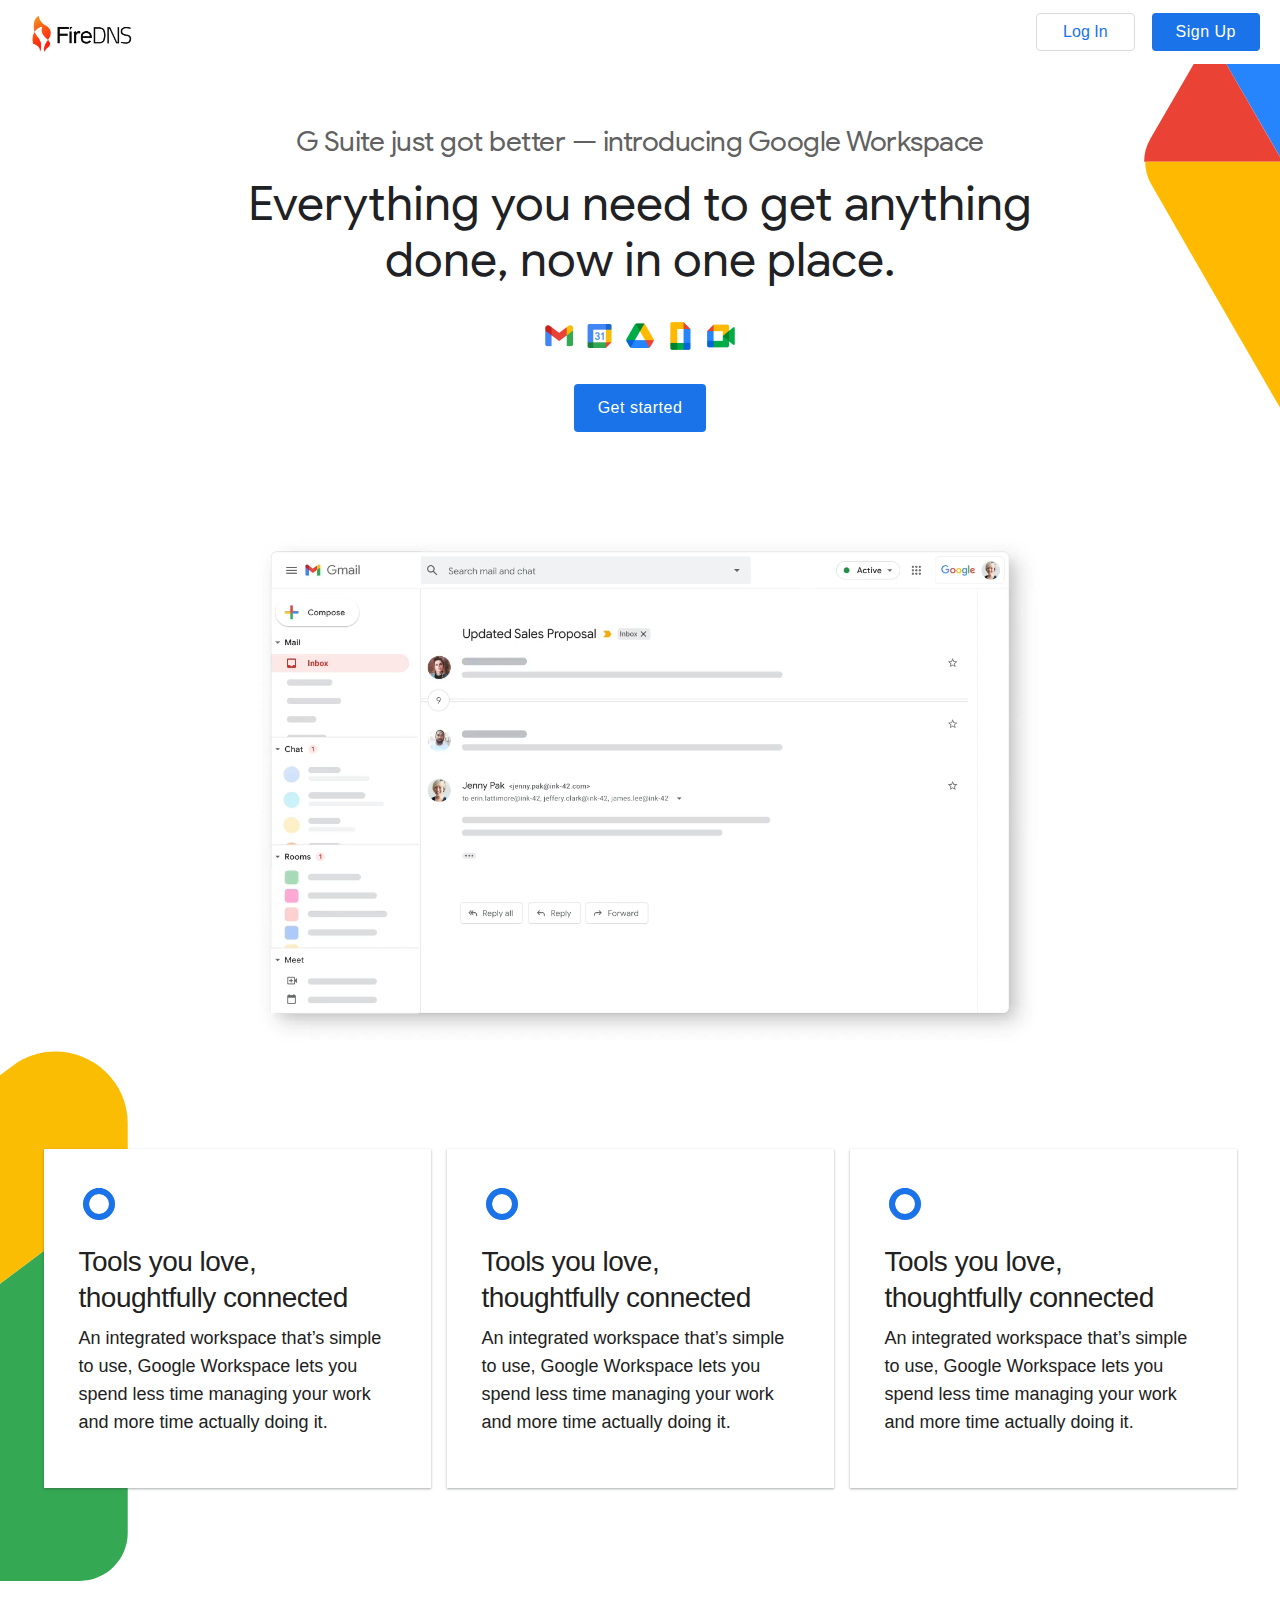
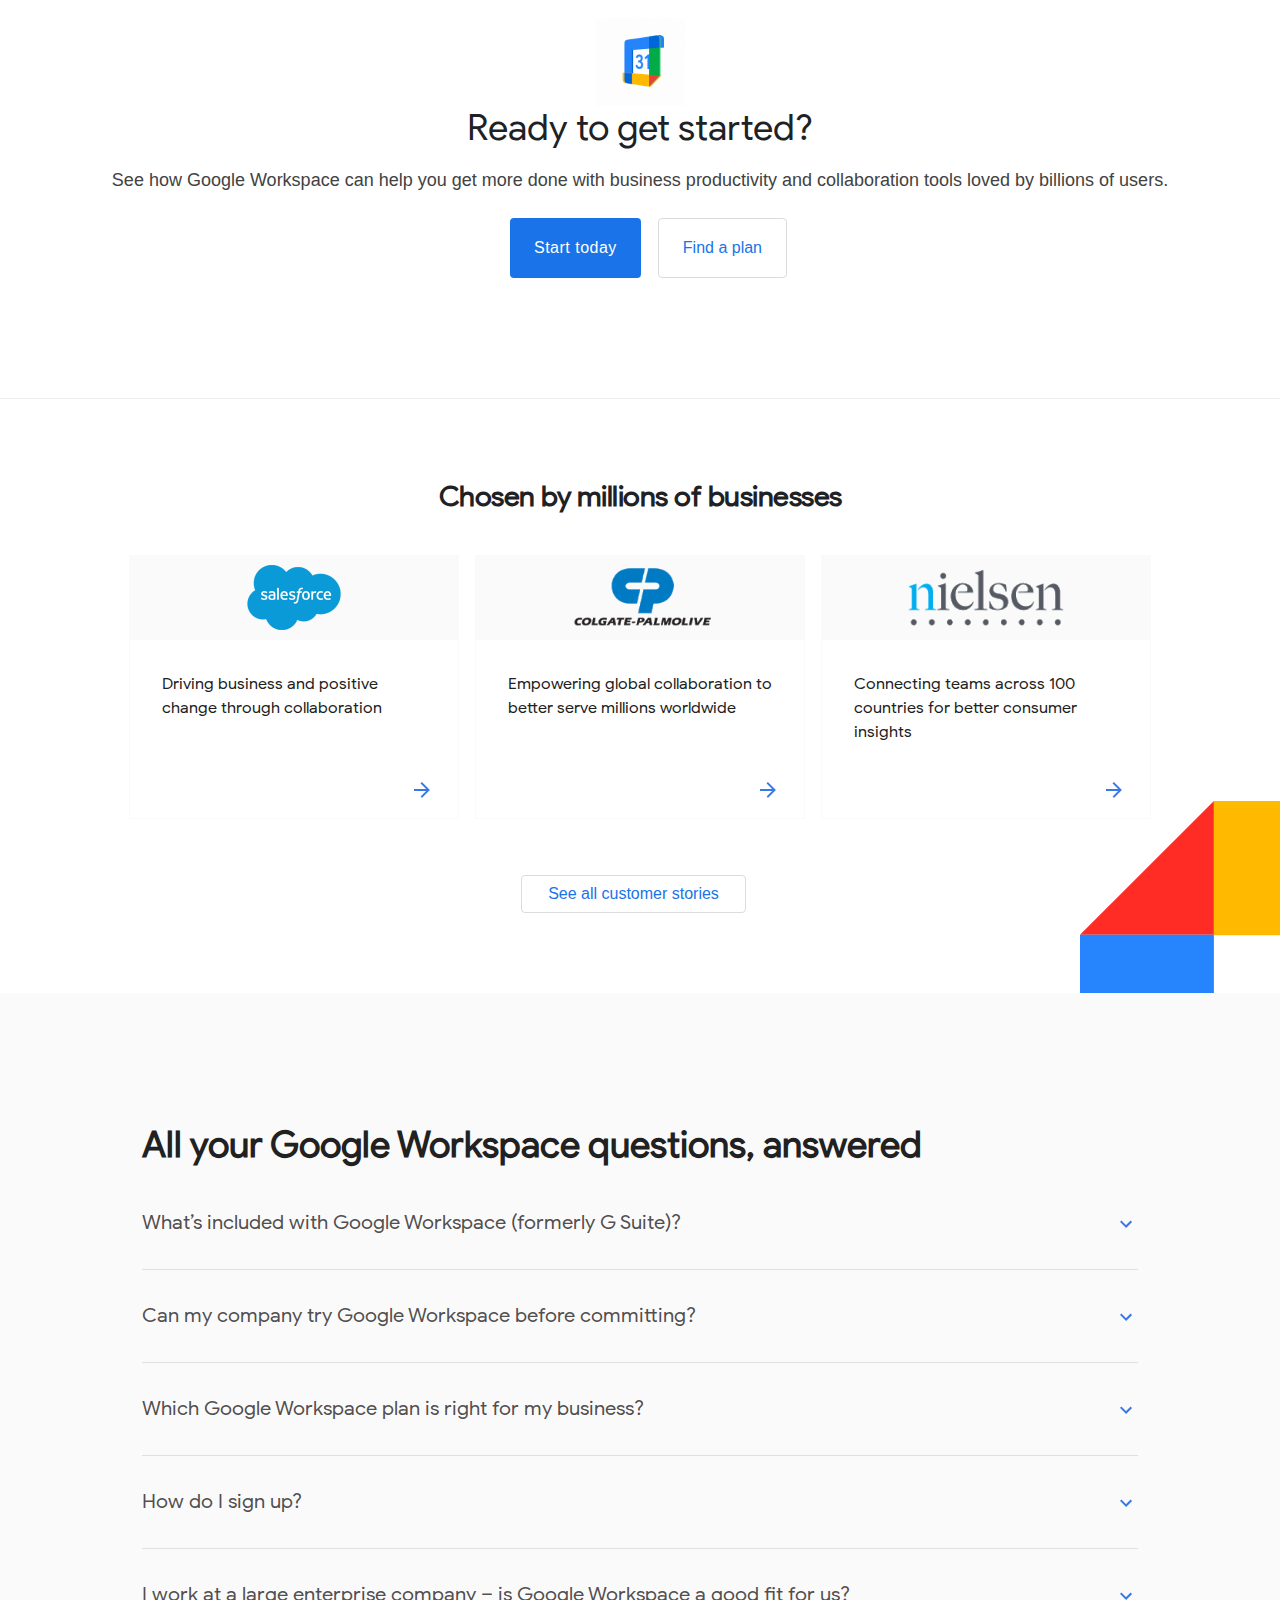
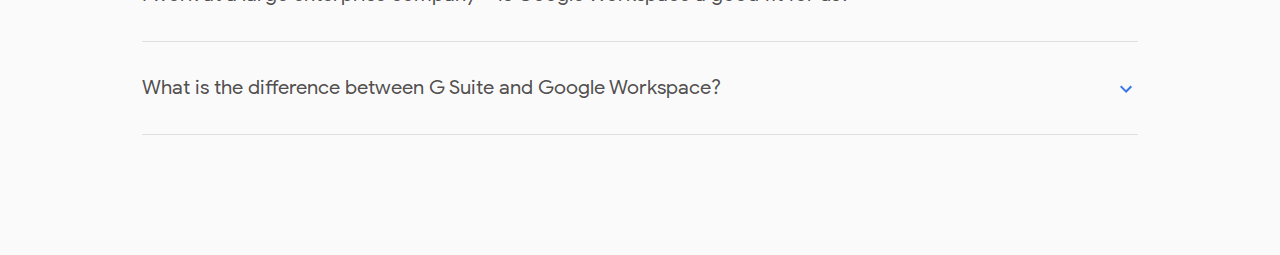
==== index2.html @ 067a7029 "GoogleDuo" ====
<!DOCTYPE html>
<html lang="en">
<head>
    <meta charset="UTF-8">
    <meta name="viewport" content="width=device-width, initial-scale=1.0">
    <title>FireDNS 2nd page</title>
    <link rel="stylesheet" type="text/css" href="index.css">
    <link rel="icon" type="image/png" href="FireDNS-logomark.png"/>
</head>
<body>
    <div class="header">
        <div class="header-logo">
            <div class="h-c-header-logo">
                <a href="#" class="h-c-header-logo-link">
                    <img src="FireDNS logo  Full Color_Black Only.png">
                </a>
            </div>
        </div>
        <div class="header-right">
            <div class="header-right_button">
                <div class="header-button">
                    <a href="https://dashboard.firedns.io/account/login" class="buttons button--web-only" target="_blank" rel="noopener noreferrer">Log In</a>
                    <a href="https://dashboard.firedns.io/account/signup" class="button button--web-only" target="_blank" rel="noopener noreferrer">Sign Up</a>
                </div>
            </div>
        </div>
    </div>

    <div class="g-team-home-intro">
        <h2 class="heading h-c-headline--two h-has-bottom-margin h-has-top-margin">G Suite just got better — introducing Google Workspace</h2>
        <h1 class="title h-c-headline h-c-headline--two h-has-bottom-margin">Everything you need to get anything done, now in one place.</h1>
        <img src="unnamed.png" class="image">
        <a href="#" class="cta button button--primary">Get started</a>
    </div>
    
    <div class="gteam-home-hero-animation ng-scope">
        <div class="g-team-feature-list">
            <div class="video">
                <video class="main-video" autoplay playsinline loop>
                    <source src="home-intro.mp4" type="video/mp4">
                </video>
            </div>
            <div class="items">
                <div class="item gteam-home-hero-animation-card">
                    <div class="countdown">
                        <div></div>
                        <svg xmlns="http://www.w3.org/2000/svg" xmlns:xlink="http://www.w3.org/1999/xlink">
                            <circle cx="20" cy="20" r="13"></circle>
                            <circle class="fill progress" cx="20" cy="20" r="13" style="animation: 0s ease 0s 1 normal none running none;"></circle>
                        </svg>
                    </div>
                    <h2 class="title h-c-headline h-c-headline--two">Tools you love, thoughtfully connected</h2>
                    <p class="description">An integrated workspace that’s simple to use, Google Workspace lets you spend less time managing your work and more time actually doing it.</p>
                </div>
                <div class="item gteam-home-hero-animation-card">
                    <div class="countdown">
                        <div></div>
                        <svg xmlns="http://www.w3.org/2000/svg" xmlns:xlink="http://www.w3.org/1999/xlink">
                            <circle cx="20" cy="20" r="13"></circle>
                            <circle class="fill progress" cx="20" cy="20" r="13" style="animation: 0s ease 0s 1 normal none running none;"></circle>
                        </svg>
                    </div>
                    <h2 class="title h-c-headline h-c-headline--two">Tools you love, thoughtfully connected</h2>
                    <p class="description">An integrated workspace that’s simple to use, Google Workspace lets you spend less time managing your work and more time actually doing it.</p>
                </div>
                <div class="item gteam-home-hero-animation-card">
                    <div class="countdown">
                        <div></div>
                        <svg xmlns="http://www.w3.org/2000/svg" xmlns:xlink="http://www.w3.org/1999/xlink">
                            <circle cx="20" cy="20" r="13"></circle>
                            <circle class="fill progress" cx="20" cy="20" r="13" style="animation: 0s ease 0s 1 normal none running none;"></circle>
                        </svg>
                    </div>
                    <h2 class="title h-c-headline h-c-headline--two">Tools you love, thoughtfully connected</h2>
                    <p class="description">An integrated workspace that’s simple to use, Google Workspace lets you spend less time managing your work and more time actually doing it.</p>
                </div>
            </div>
            <div class="carousel"></div>
        </div>
    </div>


    <div class="g-team-home-get-started">
        <img src="unnamed.gif" class="logo" alt="logo">
        <h1 class="title h-c-headline h-c-headline--two h-has-bottom-margin">Ready to get started?</h1>
        <p class="subtitle">See how Google Workspace can help you get more done with business productivity and collaboration tools loved by billions of users.</p>
        <div class="_buttons">
            <a href="#" class="cta button button--primary">Start today</a>
            <a href="#" class="cta button--secondary">Find a plan</a>
        </div>
    </div>

    <div class="g-team-home-customer">
        <h2 class="title h-c-headline h-c-headline--two h-has-bottom-margin h-has-top-margin">Chosen by millions of businesses</h2>
        <div class="customers">
            <a class="customer">
                <div class="customer-top">
                    <picture class="icon">
                        <img src="unnamed (3).png">
                    </picture>
                </div>
                <div class="customer-bottom">
                    <p class="description">Driving business and positive change through collaboration</p>
                    <span class="material-icons-extended customer-cta"><img src="arrow-right.png"></span>
                </div>
            </a>
            <a class="customer">
                <div class="customer-top">
                    <picture class="icon">
                        <img src="unnamed (2).png">
                    </picture>
                </div>
                <div class="customer-bottom">
                    <p class="description">Empowering global collaboration to better serve millions worldwide</p>
                    <span class="material-icons-extended customer-cta"><img src="arrow-right.png"></span>
                </div>
            </a>
            <a class="customer">
                <div class="customer-top">
                    <picture class="icon">
                        <img src="unnamed (1).png">
                    </picture>
                </div>
                <div class="customer-bottom">
                    <p class="description">Connecting teams across 100 countries for better consumer insights</p>
                    <span class="material-icons-extended customer-cta"><img src="arrow-right.png"></span>
                </div>
            </a>
        </div>
        <div class="carousel">
            <div class="glue-pagination h-c-carousel ng-isolate-scope glue-o-pagination">
                <div class="carousel-container ng-scope">
                    <ul class="glue-carousel carousel-full glue-is-ready" style="width: 1350px; transform:translate3d (0px 0px 0px);">
                        <li class="carousel-item carousel-item1" style="width: 450px;min-height: 264px;">
                            <a href="#" class="customer">
                                <div class="customer-top">
                                    <picture class="icon">
                                        <img src="unnamed (3).png">
                                    </picture>
                                </div>
                                <div class="customer-bottom">
                                    <p class="description">Driving business and positive change through collaboration</p>
                                    <span class="material-icons-extended customer-cta"><img src="arrow-right.png"></span>
                                </div>
                            </a>
                        </li>
                        <!-- <li class="carousel-item carousel-item2" style="width: 0px;min-height: 0px;">
                            <a href="#" class="customer">
                                <div class="customer-top">
                                    <picture class="icon">
                                        <img src="unnamed (2).png">
                                    </picture>
                                </div>
                                <div class="customer-buttom">
                                    <p class="description">Driving business and positive change through collaboration</p>
                                    <span class="material-icons-extended customer-cta"><img src="arrow-right.png"></span>
                                </div>
                            </a>
                        </li>
                        <li class="carousel-item carousel-item3" style="width: 0px;min-height: 0px;">
                            <a href="#" class="customer">
                                <div class="customer-top">
                                    <picture class="icon">
                                        <img src="unnamed (1).png">
                                    </picture>
                                </div>
                                <div class="customer-buttom">
                                    <p class="description">Driving business and positive change through collaboration</p>
                                    <span class="material-icons-extended customer-cta"><img src="arrow-right.png"></span>
                                </div>
                            </a>
                        </li> -->
                    </ul>
                </div>
                <div class="h-c-carousel__navigation ng-scope">
                    <ul class="glue-pagination-page-list ng-isolate-scope glue-o-pagination__page-list">
                        <li ng-repeat="i in PageListCtrl.pageCollection" data-page="1" class="glue-o-pagination__button-container glue-o-pagination__page-list-button-container ng-scope active" ng-class="{active: i == PageListCtrl.model.currentPage}" ng-show="PageListCtrl.activePageCollection[i - 1]" style="">
                            <input class="glue-o-pagination__button glue-o-pagination__page-list-button ng-binding ng-scope" type="radio" name="cta-group" checked=""></label>
                        </li>
                        <li ng-repeat="i in PageListCtrl.pageCollection" data-page="1" class="glue-o-pagination__button-container glue-o-pagination__page-list-button-container ng-scope active" ng-class="{active: i == PageListCtrl.model.currentPage}" ng-show="PageListCtrl.activePageCollection[i - 1]" style="">
                            <input class="glue-o-pagination__button glue-o-pagination__page-list-button ng-binding ng-scope" type="radio" name="cta-group"></label>
                        </li>
                        <li ng-repeat="i in PageListCtrl.pageCollection" data-page="1" class="glue-o-pagination__button-container glue-o-pagination__page-list-button-container ng-scope active" ng-class="{active: i == PageListCtrl.model.currentPage}" ng-show="PageListCtrl.activePageCollection[i - 1]" style="">
                            <input class="glue-o-pagination__button glue-o-pagination__page-list-button ng-binding ng-scope" type="radio" name="cta-group"></label>
                        </li>
                    </ul>
                </div>
            </div>
        </div>
        <a class="cta buttons button--web-only" href="#">See all customer stories</a>
    </div>

    <div class="g-team-home-questions ng-scope">
        <h1 class="title h-c-headline h-c-headline--two h-has-bottom-margin h-has-top-margin">All your Google Workspace questions, answered</h1>
        <section class="questions">
            <div class="glue-zippy-set h-t-hercules ng-scope glue-is-collapsed">
                <ul class="h-c-expansion-panels__list">
                  <li class="glue-zippy glue-a-zippy--v-smooth-expand question ng-isolate-scope glue-c-zippy" data-g-action="faq Expand:What’s included with Google Workspace (formerly G Suite)?" data-g-event="Home: body" data-g-label="in-page interaction" id="zippy-1">
                    <div class="glue-zippy-btn heading ng-isolate-scope glue-c-zippy__btn" ng-click="gTeamHomeQuestionsCtrl.handleClickQuestion('1')" role="button" tabindex="0" aria-expanded="false" aria-controls="zippy-1-content">
                      <h4 class="question h-c-expansion-panels__button-header">What’s included with Google Workspace (formerly G Suite)?</h4>
                      <i class="icon material-icons-extended ng-scope" ng-if="!gTeamHomeQuestionsCtrl.ifQuestionExpanded('1')"><img src="chevron-down.png"></i>                      
                    </div>
                    <div class="glue-zippy-content ng-isolate-scope glue-c-zippy__content" data-glue-zippy-content-set-aria-hidden="true"><div glue-collapse="zippyCtrl.collapsed" role="region" class="glue-c-zippy__collapse-region glue-collapse-collapsed" data-glue-collapse-set-aria-hidden="true" data-min-height="0" aria-expanded="false" aria-hidden="true" id="zippy-1-content">  <div class="glue-c-zippy__content-container" ng-transclude="">
                      <div class="answer col col-s-12 col-m-8 col-l-8 ng-scope">
                        Similar to G Suite, all Google Workspace plans provide a custom email for your
                        business and includes collaboration tools like Gmail, Calendar, Meet, Chat,
                        Drive, Docs, Sheets, Slides, Forms, Sites, and more. For additional details,
                        <a data-g-action="plans and pricing page" data-g-event="home: body" data-g-label="/pricing.html" href="/pricing.html" tabindex="-1">visit our plans and pricing
                        page</a>.
                      </div>
                    </div></div></div>
                  </li>
                  <li class="glue-zippy glue-a-zippy--v-smooth-expand question ng-isolate-scope glue-c-zippy" data-g-action="faq Expand:Can my company try Google Workspace before committing?" data-g-event="Home: body" data-g-label="in-page interaction" id="zippy-2">
                    <div class="glue-zippy-btn heading ng-isolate-scope glue-c-zippy__btn" ng-click="gTeamHomeQuestionsCtrl.handleClickQuestion('2')" role="button" tabindex="0" aria-expanded="false" aria-controls="zippy-2-content">
                      <h4 class="question h-c-expansion-panels__button-header">
                        Can my company try Google Workspace before committing?</h4>
                      <i class="icon material-icons-extended ng-scope" ng-if="!gTeamHomeQuestionsCtrl.ifQuestionExpanded('2')"><img src="chevron-down.png"></i>
                    </div>
                    <div class="glue-zippy-content ng-isolate-scope glue-c-zippy__content" data-glue-zippy-content-set-aria-hidden="true"><div glue-collapse="zippyCtrl.collapsed" role="region" class="glue-c-zippy__collapse-region glue-collapse-collapsed" data-glue-collapse-set-aria-hidden="true" data-min-height="0" aria-expanded="false" aria-hidden="true" id="zippy-2-content">  <div class="glue-c-zippy__content-container" ng-transclude="">
                      <div class="answer col col-s-12 col-m-8 col-l-8 ng-scope">
                        Absolutely. All plans feature a free 14-day trial, so you can start to see the
                        value of Google Workspace before signing up. <a data-g-action="trial cta" data-g-event="home: body" data-g-label="faq" href="/signup/basic/welcome/?hl=en&amp;source=gafb-homepage-en&amp;ga_region=noram&amp;ga_country=us&amp;ga_lang=en#0" tabindex="-1">
                        Click here</a> to start your free trial.
                      </div>
                    </div></div></div>
                  </li>
                  <li class="glue-zippy glue-a-zippy--v-smooth-expand question ng-isolate-scope glue-c-zippy" data-g-action="faq Expand:Which Google Workspace plan is right for my business?" data-g-event="Home: body" data-g-label="in-page interaction" id="zippy-3">
                    <div class="glue-zippy-btn heading ng-isolate-scope glue-c-zippy__btn" ng-click="gTeamHomeQuestionsCtrl.handleClickQuestion('3')" role="button" tabindex="0" aria-expanded="false" aria-controls="zippy-3-content">
                      <h4 class="question h-c-expansion-panels__button-header">Which Google Workspace plan is right for my business?</h4>
                      <i class="icon material-icons-extended ng-scope" ng-if="!gTeamHomeQuestionsCtrl.ifQuestionExpanded('3')"><img src="chevron-down.png"></i>
                    </div>
                    <div class="glue-zippy-content ng-isolate-scope glue-c-zippy__content" data-glue-zippy-content-set-aria-hidden="true"><div glue-collapse="zippyCtrl.collapsed" role="region" class="glue-c-zippy__collapse-region glue-collapse-collapsed" data-glue-collapse-set-aria-hidden="true" data-min-height="0" aria-expanded="false" aria-hidden="true" id="zippy-3-content">  <div class="glue-c-zippy__content-container" ng-transclude="">
                      <div class="answer col col-s-12 col-m-8 col-l-8 ng-scope">
                        We have a variety of plans that are designed to meet your unique business
                        needs. Discover which plan best fits your business needs on our
                        <a data-g-action="plans and pricing page" data-g-event="home: body" data-g-label="/pricing.html" href="/pricing.html" tabindex="-1">plans and pricing page</a>.
                      </div>
                    </div></div></div>
                  </li>
                  <li class="glue-zippy glue-a-zippy--v-smooth-expand question ng-isolate-scope glue-c-zippy" data-g-action="faq Expand:How do I sign up?" data-g-event="Home: body" data-g-label="in-page interaction" id="zippy-4">
                    <div class="glue-zippy-btn heading ng-isolate-scope glue-c-zippy__btn" ng-click="gTeamHomeQuestionsCtrl.handleClickQuestion('4')" role="button" tabindex="0" aria-expanded="false" aria-controls="zippy-4-content">
                      <h4 class="question h-c-expansion-panels__button-header">How do I sign up?</h4>
                      <i class="icon material-icons-extended ng-scope" ng-if="!gTeamHomeQuestionsCtrl.ifQuestionExpanded('4')"><img src="chevron-down.png"></i>
                    </div>
                    <div class="glue-zippy-content ng-isolate-scope glue-c-zippy__content" data-glue-zippy-content-set-aria-hidden="true"><div glue-collapse="zippyCtrl.collapsed" role="region" class="glue-c-zippy__collapse-region glue-collapse-collapsed" data-glue-collapse-set-aria-hidden="true" data-min-height="0" aria-expanded="false" aria-hidden="true" id="zippy-4-content">  <div class="glue-c-zippy__content-container" ng-transclude="">
                      <div class="answer col col-s-12 col-m-8 col-l-8 ng-scope">
                        Businesses with fewer than 300 employees can <a data-g-action="trial cta" data-g-event="home: body" data-g-label="faq" href="/signup/basic/welcome/?hl=en&amp;source=gafb-homepage-en&amp;ga_region=noram&amp;ga_country=us&amp;ga_lang=en#0" tabindex="-1">
                        sign up online</a> today, or <a data-g-action="contact sales" data-g-event="home: body" data-g-label="faq" href="./contact/?source=gafb-homepage-faq-en" tabindex="-1">contact sales</a> if you’re interested
                        in our Enterprise plans which have no minimum or maximum user limit.
                      </div>
                    </div></div></div>
                  </li>
                  <li class="glue-zippy glue-a-zippy--v-smooth-expand question ng-isolate-scope glue-c-zippy" data-g-action="faq Expand:I work at a large enterprise company – is Google Workspace a good fit for us?" data-g-event="Home: body" data-g-label="in-page interaction" id="zippy-5">
                    <div class="glue-zippy-btn heading ng-isolate-scope glue-c-zippy__btn" ng-click="gTeamHomeQuestionsCtrl.handleClickQuestion('5')" role="button" tabindex="0" aria-expanded="false" aria-controls="zippy-5-content">
                      <h4 class="question h-c-expansion-panels__button-header">I work at a large enterprise company – is Google Workspace a good fit for us?</h4>
                      <i class="icon material-icons-extended ng-scope" ng-if="!gTeamHomeQuestionsCtrl.ifQuestionExpanded('5')"><img src="chevron-down.png"></i>
                    </div>
                    <div class="glue-zippy-content ng-isolate-scope glue-c-zippy__content" data-glue-zippy-content-set-aria-hidden="true"><div glue-collapse="zippyCtrl.collapsed" role="region" class="glue-c-zippy__collapse-region glue-collapse-collapsed" data-glue-collapse-set-aria-hidden="true" data-min-height="0" aria-expanded="false" aria-hidden="true" id="zippy-5-content">  <div class="glue-c-zippy__content-container" ng-transclude="">
                      <div class="answer col col-s-12 col-m-8 col-l-8 ng-scope">
                        Yes, we have plans that are specifically built for larger companies that
                        include enterprise-grade security and compliance features, flexible cloud
                        storage options, and advanced meeting capabilities. <a data-g-action="contact sales" data-g-event="home: body" data-g-label="faq" href="./contact/?source=gafb-homepage-faq-en" tabindex="-1">Contact sales</a> to learn more.
                      </div>
                    </div></div></div>
                  </li>
                  <li class="glue-zippy glue-a-zippy--v-smooth-expand question ng-isolate-scope glue-c-zippy" data-g-action="faq Expand:What is the difference between G Suite and Google Workspace?" data-g-event="Home: body" data-g-label="in-page interaction" id="zippy-6">
                    <div class="glue-zippy-btn heading ng-isolate-scope glue-c-zippy__btn" ng-click="gTeamHomeQuestionsCtrl.handleClickQuestion('6')" role="button" tabindex="0" aria-expanded="false" aria-controls="zippy-6-content">
                      <h4 class="question h-c-expansion-panels__button-header">What is the difference between G Suite and Google Workspace?</h4>
                      <i class="icon material-icons-extended ng-scope" ng-if="!gTeamHomeQuestionsCtrl.ifQuestionExpanded('6')"><img src="chevron-down.png"></i>                      
                    </div>
                    <div class="glue-zippy-content ng-isolate-scope glue-c-zippy__content" data-glue-zippy-content-set-aria-hidden="true"><div glue-collapse="zippyCtrl.collapsed" role="region" class="glue-c-zippy__collapse-region glue-collapse-collapsed" data-glue-collapse-set-aria-hidden="true" data-min-height="0" aria-expanded="false" aria-hidden="true" id="zippy-6-content">  <div class="glue-c-zippy__content-container" ng-transclude="">
                      <div class="answer col col-s-12 col-m-8 col-l-8 ng-scope">
                        As we’ve evolved G Suite into a more integrated experience across our
                        communication and collaboration tools, we’ve rebranded to Google Workspace to
                        more accurately represent the product vision.
                      </div>
                    </div></div></div>
                  </li>
                </ul>
              </div>
        </section>
    </div>
   



</body>
</html>
---- index.css ----
body{
    margin: 0;
    background-color: #fff;
    color: #202124;
    font-family: 'normal';
    font-size: 16px;
    line-height: 1.5;
    margin: 0;
    padding: 0;
}
@font-face{
    font-family: 'normal';
    src:url(font1.woff2);
}
.header{
    align-items: center;
    background: #fff;
    box-sizing: border-box;
    display: flex;
    justify-content: space-between;
    padding: 6px 9px 6px 15px;
    position: sticky;
    top: 0;
    z-index: 9;
}
@media screen and (min-width: 718px){
    .header {
        height: 64px !important;
        padding: 20px;
    }
}
.h-c-header-logo{
    display: table;
    float: left;
    height: 100%;
    padding: 4px 0
}
.h-c-header-logo-link{
    display: table-cell;
    padding-top: 4px;
    vertical-align: middle;
}
blockquote, dd, div, dl, dt, form, h1, h2, h3, h4, h5, h6, li, ol, p, pre, td, th, ul {
    margin: 0;
    padding: 0;
    list-style: none;
}
a:visited {
    color: #1a73e8;
}

a img {
    border: 0;
}
img, video {
    max-width: 100%;
}
img {
    display: inline-block;
    height: auto;
    max-width: 100%;
    vertical-align: middle;
}
.header-logo img {
    height: 52px;
    width: 123px;
}
.header-right .button{
    height: 100%;
    padding-bottom: 12px;
    padding-top: 12px;
}
.button{
    align-items: center;
    appearance: none;
    background-color: #1a73e8;
    border-radius: 4px;
    color: #fff !important;
    display: inline-flex;
    font-size: 16px;
    font-weight: 500;
    justify-content: center;
    letter-spacing: .5px;
    line-height: .9;
    padding: 17px 24px;
    text-decoration: none;
    text-rendering: optimizeLegibility;
    transition: background-color .2s, box-shadow .2s, color .2s;
}
body:not(.--isIOS):not(.--isAndroid) .button--web-only {
    display: inline-flex !important;
}
body:not(.--isIOS):not(.--isAndroid) .button--web-only:hover {
    background-color: #174ea6;
    color: white;
}


.body{
    background-color: #fff;
    margin: 0 auto;
    position: relative;
    overflow: hidden;
}
.hero {
    background-color: #f1f3f4;
    margin-bottom: 70px;
    overflow-x: hidden;
    text-align: center;
}
.hero-no_device.hero {
    padding: 134px 0 93px;
}
.hero-content {
    display: grid;
    grid-gap: 0px;
    margin: 0 auto;
    max-width: 1100px;
}
@media screen and (min-width: 1024px){
    .hero-content {
        grid-template-columns: 1fr 1fr;
    }
}
.hero-no_device.hero-content {
    margin: 0 auto;
}
@media screen and (min-width: 1024px){
    .hero-no_device.hero-content {
        max-width: 1296px;
        grid-column-gap: 64px;
        grid-template-columns: repeat(12, minmax(5px, 1fr));
    }
}


.hero-content_main {
    padding: 0 11px;
    font-family: 'normal';
}
@media screen and (max-width: 1023px){
    .hero-content_main {
        order: 1;
        padding: 32px 11px 30px;
    }
}
.hero-no_device .hero-content_main {
    order: 2;
    padding: 0 40px;
}

@media screen and (min-width: 1024px){
    .hero-no_device .hero-content_main {
        grid-column: 2 / span 5;
        padding: 0;
        order: 1;
    }
}

.hero-img {
    line-height: 0;
    position: relative;
}
@media screen and (max-width: 1023px){
    .hero-img {
        padding: 5%;
    }
}
.hero-no_device.hero-img {
    order: 1;
}
@media screen and (min-width: 480px){
    .hero-no_device.hero-img {
        padding: 0 90px 50px;
    }
}
@media screen and (min-width: 1024px){
    .hero-no_device.hero-img{
        grid-column: 7 / span 5;
        order: 2;
        padding: 0;
        margin: auto;
    }
}

.hero-img img {
    max-width: 100%;
}
@media screen and (min-width: 1024px){
    .hero-img img {
        left: 80%;
        max-width: 800px;
        position: absolute;
        top: 50%;
        transform: translate(-50%, -50%);
    }
}
@media screen and (min-width: 1024px){
    .hero-no_device.hero-img img {
        left: auto;
        max-width: 107.5%;
        position: unset;
        right: 7.5%;
        top: auto;
        transform: translate(0, 0);
    }
}


@media screen and (min-width: 1024px){
    h1 {
        font-size: 44px;
        line-height: 52px;
    }
}




.hero-content_title {
    font-size: 44px;
    line-height: 1.2;
    margin-bottom: 20px;
    font-weight: 500;
    margin-left: auto;
    margin-right: auto;
}
@media screen and (min-width: 1024px){
    .hero-content_title {
        font-size: 44px;
        line-height: 52px;
    }
}
@media screen and (min-width: 1024px){
    .hero-content_title {
        max-width: 370px;
    }
}
.hero-no_device .hero-content_title {
    margin-bottom: 20px;
    max-width: 400px;
}
@media screen and (min-width: 1024px){
    .hero-no_device .hero-content_title {
        text-align: left;
        max-width: unset;
    }
}








.hero-content_body {
    font-family: 'normal';
    font-weight: 300;
    max-width: 510px;
    font-size: 15px;
    margin: 0 auto;
    padding: 0 2.5%;
}
@media screen and (min-width: 1024px){
    .hero-content_body {
        padding: 0;
    }
}
@media screen and (min-width: 480px){
    .hero-no_device .hero-content_body {
        padding: 0 5px;
    }
}
@media screen and (min-width: 718px){
    .hero-no_device .hero-content_body {
        padding: 0;
    }
}
@media screen and (min-width: 1024px){
    .hero-no_device .hero-content_body {
        text-align: left;
    }
}



.hero-content_button {
    margin: 8px 0;
}
.hero-no_device .hero-content_button {
    margin: 30px 0 11px;
}

@media screen and (min-width: 1024px){
    .hero-no_device .hero-content_button {
        text-align: left;
    }
}


sup {
    top: -.5em;
}
sup {
    font-family: "Google Sans","Roboto",Arial,sans-serif;
    font-size: 60%;
    font-weight: 300;
    top: -.8em;
}

.features {
    overflow-x: hidden;
    text-align: center;
}
@media screen and (min-width: 1024px){
    .features {
        margin: 70px 0;
    }
}
@media screen and (max-width: 1023px){
    .features {
        margin: 70px 0;
        padding: 0 10%;
    }
}








h2 {
    font-weight: 300;
    font-size: 32px;
    line-height: 40px;
}
@media screen and (min-width: 718px){
    h2 {
        font-size: 44px;
        line-height: 52px;
    }
}
.features-title {
    font-weight: 300;
    font-size: 32px;
    line-height: 40px;
    font-family: 'normal';
    margin-bottom: 40px;
}
@media screen and (min-width: 718px){
    .features-title {
        font-size: 44px;
        line-height: 52px;
    }
}
@media screen and (max-width: 1023px){
    .features-title {
        margin-bottom: 30px;
        margin-left: auto;
        margin-right: auto;
    }
}


.features-container {
    display: grid;
    grid-gap: 10px 0;
    margin: 0 auto;
}
@media screen and (min-width: 1024px){
    .features-container {
        max-width: 1296px;
        grid-column-gap: 64px;
        grid-template-columns: repeat(12, minmax(5px, 1fr));
    }
}


.features-container .feature {
    display: grid;
    margin: 20px auto;
}
@media (min-width: 1024px){
    .features-container .feature {
        grid-gap: 32px;
        grid-template-columns: 1fr 8fr;
    }
}
@media screen and (min-width: 1024px){
    .features-container .feature:nth-of-type(odd) {
        grid-column: 2 / span 5;
    }
}
@media screen and (min-width: 1024px){
    .features-container .feature:nth-of-type(even) {
        grid-column: 7 / span 5;
    }
}
@media screen and (max-width: 1023px){
    .features-container .feature {
        grid-gap: 10px 0;
    }
}

.features-container .feature-icon {
    margin: 0 auto auto;
}
.features-container .feature-icon img {
    height: 40px;
}
@media screen and (min-width: 1024px){
    .features-container .feature-icon img {
        height: 32px;
    }
}

.features-container .feature-content {
    text-align: left;
}
@media screen and (max-width: 1023px){
    .features-container .feature-content {
        text-align: center;
    }
}


.features-container .feature-title {
    font-weight: 300;
    font-size: 18px;
    line-height: 26px;
}
@media screen and (min-width: 718px){
    .features-container .feature-title {
        line-height: 1.36364;
        font-size: 22px;
    }
}
@media  screen and (min-width: 718px){
    .features-container .feature-title {
        margin-bottom: 10px;
    }
}
.features-cta {
    margin: 40px auto 20px;
}




.features-ontainer .feature-description {
    font-size: 14px;
    letter-spacing: .25px;
    line-height: 1.71429;
    font-weight: 300;
}
@media screen and (min-width: 718px){
    .features-container .feature-description {
        font-weight: 300;
        line-height: 1.625;
        font-size: 16px;
    }
}







.section {
    align-items: center;
    box-sizing: border-box;
    display: grid;
    grid-gap: 10px;
    margin: 0 auto 92px;
    max-width: 1100px;
    overflow-x: visible;
    text-align: center;
}
@media screen and (min-width: 1024px){
    .section{
        margin: 0 auto 120px;
        grid-gap: 0 64px;
        grid-template-columns: 1fr 1fr;
        text-align: left;
    }
}

.section-content_mobile {
    grid-column: auto;
    padding: 0 10%;
}
@media screen and (min-width: 1024px){
    .section-content_mobile {
        grid-column: 1 / span 2;
    }
}







@media screen and (min-width: 1024px){
    .mobile-only {
        display: none !important;
    }
}
.section-content_title {
    font-weight: 300;
    font-size: 32px;
    line-height: 40px;
    margin: 0 auto 16px;
}
@media screen and (max-width: 1023px){
    .desktop-only {
        display: none !important;
    }
}
@media screen and (min-width: 718px){
    .section-content_title {
        font-size: 44px;
        line-height: 52px;
    }
}
@media screen and (min-width: 1024px){
    .section-content_title {
        max-width: 100%;
        margin-bottom: 16px;
    }
}


.section-img{
    line-height: 0;
    text-align: center;
    position: relative;
}
@media screen and (min-width: 1024px){
    .section-reversed .section-img{
        order: 2;
    }
}





.section-img img, .section-img video {
    width: 260px;
    max-width: 100%;
    margin: 0 auto;
}
.section-img_hub img {
    left: 18%;
    margin-bottom: 10px;
    max-height: 50vw;
    max-width: 200%;
    position: relative;
    object-fit: contain;
    width: auto;
}

@media screen and (min-width: 1024px){
    .section-img_hub img {
        max-width: 200%;
        transform: scale(1);
        width: 1221px;
    }
}

@media screen and (min-width: 1440px){
    .section-img_hub img {
        max-width: 168%;
    }
}


@media screen and (min-width: 1024px){
    .section-reversed .section-content {
        order: 1;
    }
}
@media screen and (max-width: 718px){
    .section-content {
        padding: 0 10%;
    }
}



.section-content_body{
    font-size: 14px;
    letter-spacing: .25px;
    line-height: 1.71429;
    font-weight: 300;
    margin: 0 auto;
}
@media screen and (min-width: 718px){
    .section-content_body {
        font-weight: 300;
        line-height: 1.625;
        font-size: 16px;
    }
}
@media screen and (min-width: 1024px){
    .section-content_body {
        max-width: 100%;
    }
}

.section-content_body a{
    text-decoration: none;
    color: #1a73e8;
}
.section-img_large_v2 img, .section-img_large_v2 video {
    width: 505px;
    max-width: 100%;
}



.section-img_screen_v2 {
    background: transparent;
    position: relative;
    z-index: 1;
}
.section-img_v2 img, .section-img_v2 video {
    width: 184px;
    max-width: 100%;
    margin: 0 auto;
}
.section-img_vid_v2 {
    border-radius: 10px;
    box-sizing: border-box;
    left: 0;
    padding: 0 6px;
    position: absolute;
    right: 0;
    top: 50%;
    transform: translateY(-50%);
    z-index: 0;
}
.section-img_vid_v2-wide{
    padding: 0 4px;
}

.section-img_no_frame{
    border-radius: 10px;
    box-sizing: border-box;
    left: 0;
    padding: 0 2px;
    position: absolute;
    right: 0;
    top: 50%;
    transform: translateY(-50%);
    z-index: 0;
}



.section-moment {
    padding: 0;
}
@media screen and (min-width: 480px){
    .section-moment {
        padding: 0 10%;
    }
}
.section-moment .section-img_v2 {
    height: 375px;
}
.section-moment .section-img_v2 video {
    width: 315px;
}

.section-moment .section-content_mobile {
    padding: 0 20%;
}
@media screen and (min-width: 480px){
    .section-moment .section-content_mobile{
        padding: 0 10%;
    }
}


.section-content_body a{
    text-decoration:underline;
}
.section-content_body a:hover{
    opacity: 0.75;
}




.chapter {
    text-align: center;
    margin-top: -16px;
}
.chapter-content--logo img {
    width: 80px;
}
.chapter-content_title {
    font-size: 44px;
    line-height: 52px;
    margin: 12px 0 16px 0;
}
.chapter-content_description{
    line-height: 28px;
    color: #5F6368;
    font-size: 16px;
    margin-bottom: 28px;
}
@media screen and (max-width: 718px){
    .chapter-content_description{
        margin: 0 10%;
    }
}

.chapter-content_buttons {
    display: flex;
    justify-content: center;
    align-items: center;
    margin: 28px auto 92px;
    flex-direction: column;
}
@media screen and (min-width: 480px){
    .chapter-content_buttons {
        flex-direction: row;
    }
}
.chapter-content_button {
    margin: 0 16px;
}
.chapter-content_button img {
    max-width: 175px;
}

.separator{
    border: solid #c9c2c2;
    border-width: 1px 0 0;
    clear: both;
    height: 0;
    margin-bottom: 19px;
    margin-top: 20px;
    margin: 0 auto;
    width: calc(100% - 13%);
}

.line-margin_buttom{
    margin-bottom: 92px;
}
@media screen and (min-width: 1024px){
    .line-margin_buttom{
        margin-bottom: 60px;
    }
}

.line-margin_top{
    margin-top: 92px;
}
@media screen and (min-width: 1024px){
    .line-margin_top{
        margin-top: 45px;
    }
}


.h2-buttom{
    margin-bottom: 48px;
}
@media screen and (min-width: 1024px){
    .h2-buttom{
        margin-bottom: 60px;
    }
}
.get-started h2{
    text-align: center;
}

.glue-mod-spacer-2-top{
    margin-top: 16px;
}
@media screen and (min-width: 1440px){
    .glue-mod-spacer-2-top {
        margin-left: 47px;
    }
}


.glue-tile-set {
    display: flex;
    flex-wrap: wrap;
    list-style: none;
    margin: 0 -12px;
}
@media screen and (min-width: 600px){
    .glue-tile-set {
        margin: 0 -12px;
    }
}
@media screen and (min-width: 1024px){
    .glue-tile-set {
        margin: 0 -16px;
    }
}
.glue-tile-set{
    display: flex;
    flex-wrap: wrap;
    list-style: none;
    margin: 0 -12px;
}

@media screen and (min-width: 600px){
    .glue-tile-set {
        margin: 0 -12px;
    }
}
@media screen and (min-width: 1024px){
    .glue-tile-set{
        margin: 0 -16px;
    }
}
.get-started .glue-tile-set{
    padding-left: 0;
}
@media screen and (max-width: 600px){
    .get-started .glue-tile-set{
        padding: 0 70px;
    }
}
.get-started{
    margin: 0 auto 70px;
    max-width: 1200px;
}
@media screen and (min-width: 1440px){
    .get-started .glue-tile-set{
        padding-left: 70px;
    }
}
@media screen and (min-width: 1440px){
    .get-started{
        max-width: 1296px;
    }
}







.glue-tile, .glue-tile__container {
    background: #fff;
    border-radius: 0;
    display: block;
    min-height: 380px;
    position: relative;
}
@media screen and (min-width: 1024px){
    .glue-tile, .glue-tile__container{
        min-height: 430px;
        width: 300px;
    }
}

.glue-tile, .glue-tile__container{
    background: #fff;
    border-radius: 0;
    display: block;
    min-height: 380px;
    position: relative;
}
@media screen and (min-width: 1024px){
    .glue-tile, .glue-tile_container {
        min-height: 430px;
        width: 300px;
    }
}
   
.glue-tile.glue-tile--border, .glue-tile__container {
    border: 1px solid rgb(201, 194, 194);
    border-radius: 0;
}

.glue-tile__container {
    display: flex;
}
.glue-tile-set>div, .glue-tile-set>li {
    flex: 0 0 270px;
    float: left;
    margin: 0 12px 24px;
    overflow: hidden;
    width: 270px;
}
@media screen and (min-width: 1024px){
    .glue-tile-set>div, .glue-tile-set>li {
        flex: 0 0 300px;
        margin: 0 16px 32px;
        width: 300px;
    }
}

.glue-tile-set>div, .glue-tile-set>li {
    flex: 0 0 270px;
    float: left;
    margin: 0 12px 24px;
    overflow: hidden;
    width: 270px;
}
@media screen and (min-width: 1024px){
    .glue-tile-set>div, .glue-tile-set>li {
        flex: 0 0 300px;
        margin: 0 16px 32px;
        width: 300px;
    }
}

.glue-tile--small-height.glue-tile__container, .glue-tile.glue-tile--small-height {
    min-height: 340px;
    text-decoration: none;
}
@media screen and (min-width: 1024px){
    .glue-tile--small-height.glue-tile__container, .glue-tile.glue-tile--small-height {
        min-height: 380px;
    }
}


@media screen and (min-width: 1024px){
    .glue-tile--small-height.glue-tile__container, .glue-tile.glue-tile--small-height {
        min-height: 380px;
    }
}
.glue-tile--small-height.glue-tile__container, .glue-tile.glue-tile--small-height{
    min-height: 340px;
    text-decoration: none;
}
.glue-tile__container.glue-tile--small-height {
    height: 100%;
    min-height: 170px;
}
.glue-tile--small-height.glue-tile__container, .glue-tile.glue-tile--small-height{
    min-height: 340px;
    text-decoration: none;
}
.glue-tile__container.glue-tile--small-height{
    height: 100%;
    min-height: 170px;
}
.get-started .glue-tile--small-height {
    border-radius: 5px;
    flex: 1 0 283px;
    height: 395px;
}


@media screen and (min-width: 1024px){
    .get-started .glue-tile--small-height {
        flex: 1 0 268px;
    }
}
@media screen and (min-width: 1440px){
    .get-started .glue-tile--small-height{
        flex: 0 0 364px;
    }
}




@media screen and (max-width: 640px){
    .get-started .glue-tile-set {
        padding-left: 20px;
        padding-right: 20px;
    }
}

@media screen and (min-width: 640px){
    .get-started .glue-tile-set {
        padding-left: 20px;
        padding-right: 20px;
    }
}








.glue-tile .glue-tile__header, .glue-tile__container .glue-tile__header {
    min-height: 153px;
    position: relative;
}

@media screen and (min-width: 1024px){
    .glue-tile .glue-tile__header, .glue-tile__container .glue-tile__header {
        min-height: 170px;
    }
}
.glue-tile .glue-tile__header--icon, .glue-tile__container .glue-tile__header--icon {
    min-height: 116px;
    overflow: hidden;
    padding: 24px;
}
@media screen and (min-width: 1024px){
    .glue-tile .glue-tile__header--icon, .glue-tile__container .glue-tile__header--icon {
        min-height: 118px;
    }
}
.glue-tile .glue-tile__header, .glue-tile__container .glue-tile__header {
    min-height: 153px;
    position: relative;
}
@media screen and (min-width: 1024px){
    .glue-tile .glue-tile__header, .glue-tile__container .glue-tile__header {
        min-height: 170px;
    }
}
.glue-tile .glue-tile__header--icon, .glue-tile__container .glue-tile__header--icon {
    min-height: 116px;
    overflow: hidden;
    padding: 24px;
}
@media screen and (min-width: 1024px){
    .glue-tile .glue-tile__header--icon, .glue-tile__container .glue-tile__header--icon {
        min-height: 118px;
    }
}
.get-started .glue-tile__header--icon {
    min-height: 60px;
    padding: 38px 0 0 32px;
}


.glue-tile .glue-tile__header--icon .glue-tile__icon, .glue-tile__container .glue-tile__header--icon .glue-tile__icon {
    height: 48px;
}
.glue-tile .glue-tile__header--icon .glue-tile__icon, .glue-tile__container .glue-tile__header--icon .glue-tile__icon {
    height: 48px;
}
.get-started .glue-tile-set .glue-tile__icon {
    height: 25px;
}






.glue-tile .glue-tile__body, .glue-tile__container .glue-tile__body {
    padding: 0 31px;
}
.glue-tile .glue-tile__body, .glue-tile__container .glue-tile__body {
    padding: 0 31px;
}
.get__started .glue-tile__body {
    padding-left: 32px;
}



.glue-mod-font-weight-medium {
    font-weight: 500;
}









.glue-mod-font-weight-regular {
    font-weight: 400;
}

.glue-tile .glue-tile__description, .glue-tile__container .glue-tile__description {
    color: #5f6368;
    margin: 8px 0 68px;
}
.glue-tile .glue-tile__description, .glue-tile__container .glue-tile__description {
    color: #5f6368;
    margin: 8px 0 68px;
}
.get-started .glue-tile__description {
    font-family: 'normal';
    margin-bottom: 30px;
}



.glue-tile .glue-tile__links, .glue-tile__container .glue-tile__links {
    bottom: 8px;
    display: flex;
    list-style-type: none;
    margin: 0 0 0 -12px;
    position: absolute;
    width: calc(100% - 24px);
}


.glue-tile .glue-tile__links, .glue-tile__container .glue-tile__links {
    bottom: 8px;
    display: flex;
    list-style-type: none;
    margin: 0 0 0 -12px;
    position: absolute;
    width: calc(100% - 20px);
}

.get-started .glue-tile__links {
    bottom: 35px;
    padding-left: 30px;
}
@media screen and (min-width: 1024px){
    .get-started .glue-tile__links {
        bottom: 56px;
    }
}

.glue-tile_link {
    line-height: 1.71429;
    font-size: 14px;
    letter-spacing: .25px;
}
@media screen and (min-width: 600px){
    .glue-tile_link {
        line-height: 1.71429;
        font-size: 14px;
        letter-spacing: .25px;
    }
}

@media screen and (min-width: 1024px){
    .glue-tile_link {
        line-height: 1.625;
        font-size: 16px;
        letter-spacing: 0;
    }
}
.glue-tile_link {
    line-height: 1.71429;
    font-size: 14px;
    letter-spacing: .25px;
}
@media screen and (min-width: 600px){
    .glue-tile_link {
        line-height: 1.71429;
        font-size: 14px;
        letter-spacing: .25px;
    }
}
@media screen and (min-width: 1024px){
    .glue-tile_link {
        line-height: 1.625;
        font-size: 16px;
        letter-spacing: 0;
    }
}
.glue-tile .glue-tile__link, .glue-tile__container .glue-tile__link {
    font-size: 16px;
    line-height: 1;
    margin-left: 2px;
    position: relative;
}
.glue-tile .glue-tile__link, .glue-tile__container .glue-tile__link {
    font-size: 16px;
    line-height: 1;
    margin-left: 2px;
    position: relative;
}
.glue-tile .glue-tile__link:first-child, .glue-tile__container .glue-tile__link:first-child {
    margin-left: 0;
}
.glue-tile .glue-tile__link:first-child, .glue-tile__container .glue-tile__link:first-child {
    margin-left: 0;
}


.glue-button{
    text-decoration: none;
    display: inline-flex;
    align-items: center;
    color: #1a73e8;
    letter-spacing: .5px;
    border: 1px solid transparent;
    border-radius: 4px;
    height: 48px;
    transition: background-color .2s,box-shadow .2s,color .2s;
    font-size: 16px;
    font-weight: 500;
    margin: 2px 0;
    min-width: auto;
    padding: 2px 12px 0;
}

.glue-button:hover{
    background-color:#e8f0fe ;
}




/* index2-css */


.g-team-home-intro {
    align-items: center;
    background-image: url(g_team_home_intro_mobile_bg.svg);
    background-position: 100% 0;
    background-repeat: no-repeat;
    display: flex;
    flex-direction: column;
    padding: 0 39px;
}
@media screen and (min-width: 580px){
    .g-team-home-intro {
        background-image: url(g_team_home_intro_desktop_bg.svg);
        background-position: 100% -50px;
        background-size: 300px;
        font-size: 28px;
        line-height: 36px;
    }
}








h2 {
    font-size: 40px;
    letter-spacing: -.5px;
    line-height: 52px;
    margin: 20px 0;
}

h1.h-has-top-margin, h2.h-has-top-margin, h3.h-has-top-margin, h4.h-has-top-margin, h5.h-has-top-margin, h6.h-has-top-margin {
    margin-top: 16px;
}
h1.h-has-bottom-margin, h2.h-has-bottom-margin, h3.h-has-bottom-margin, h4.h-has-bottom-margin, h5.h-has-bottom-margin, h6.h-has-bottom-margin {
    margin-bottom: 16px;
}
.g-team-home-intro .heading {
    color: #616161;
    font-size: 18px;
    line-height: 28px;
    margin-top: 60px;
    text-align: center;
    width: 100%;
}
@media screen and (min-width: 580px){
    .g-team-home-intro .heading {
        font-size: 28px;
        line-height: 36px;
        width: 68%;
    }
}




.g-team-home-intro .title {
    font-size: 28px;
    font-weight: 500;
    line-height: 32px;
    margin-bottom: 0px;
    text-align: center;
    width: 100%;
}
@media screen and (min-width: 580px){
    .g-team-home-intro .title {
        font-size: 48px;
        line-height: 56px;
        width: 68%;
    }
}



.g-team-home-intro .image {
    height: 48px;
    margin-top: 16px;
    width: 222px;
}
@media screen and (min-width: 580px){
    .g-team-home-intro .image {
        margin-top: 24px;
    }
}

.g-team-home-intro .cta {
    margin-top: 24px;
}
.g-team-home-intro .cta:hover{
    background-color: #174ea6;
}


.buttons{
    border: 1px solid #dadce0;
    text-decoration: none;
    border-radius: 4px;
    padding: 6px 26px;
    margin-right: 13px;
    color: #1a73e8;
}


@media screen and (max-width: 480px){
    .buttons {
        border: 1px solid #1a73e8;
        text-decoration: none;
        border-radius: 4px;
        padding: 6px 14px;
        margin-right: 9px;
        color: #1a73e8;
    }
}




.g-team-feature-list {
    align-items: center;
    background-position: 0 60%;
    background-repeat: no-repeat;
    background-size: 60px;
    display: flex;
    flex-direction: column;
    justify-content: center;
    padding: 10px 0 0;
}

@media screen and (min-width: 580px){
    .g-team-feature-list {
        padding: 10px 0 249px;
    }
}
@media screen and (min-width: 768px){
    .g-team-feature-list {
        background-image: url(g_team_feature_list_mobile_bg.svg);
        background-position: 0 60%;
        background-size: 100px;
    }
}
@media screen and (min-width: 767px){
    .g-team-feature-list {
        background-position: 0 80%;
        background-size: 130px;
    }
}

.g-team-feature-list .video {
    border: 0;
    height: auto;
    margin-bottom: 20px;
    max-width: 900px;
    position: relative;
    width: 90vw;
}
@media screen and (max-height: 750px) and (min-width: 1000px){
    .g-team-feature-list .video {
        margin-bottom: -20px;
    }
}









.g-team-feature-list .item {
    align-items: center;
    background: #fff;
    cursor: pointer;
    display: flex;
    flex-direction: column;
    justify-content: center;
    padding: 35px 35px 52px;
    transition: box-shadow .3s ease-in-out;
    width: 392px;
}



@media screen and (min-width: 768px){
    .g-team-feature-list .item {
        box-shadow: 0 1px 2px rgba(54,64,67,.3), 0 1px 3px rgba(54,64,67,.15);
    }
}

@media screen and (min-width: 1000px){
    .g-team-feature-list .item {
        width: 300px;
    }
}
@media screen and (min-width: 1249px){
    .g-team-feature-list .item {
        width: 317px;
    }
}
@media screen and (min-width: 767px){
    .g-team-feature-list .item {    
        align-items: flex-start;
        justify-content: normal;
    }
}
.g-team-feature-list .items>:not(:last-child) {
    margin-right: 16px;
}




.g-team-feature-list .countdown {
    height: 40px;
    position: relative;
    text-align: center;
    width: 40px;
}


svg:not(:root) {
    overflow: hidden;
}
.g-team-feature-list .countdown svg {
    height: 40px;
    position: absolute;
    right: 0;
    top: 0;
    transform: rotateY(-180deg) rotateZ(-90deg);
    width: 40px;
}
.g-team-feature-list .countdown svg .progress {
    fill: 0;
    stroke: #1a73e8;
}
.g-team-feature-list .countdown svg circle {
    fill: none;
    stroke: #e2e2e2;
    stroke-dasharray: 113px;
    stroke-dashoffset: 0;
    stroke-linecap: square;
    stroke-width: 6px;
}





.g-team-feature-list .item .title {
    color: #212121;
    font-family: "Google Sans",Arial,sans-serif;
    font-size: 18px;
    font-weight: 500;
    line-height: 36px;
    margin-bottom: 0;
    pointer-events: none;
}
@media screen and (min-height: 751px) and (min-width: 1000px){
    .g-team-feature-list .item .title {
        font-size: 28px;
    }
}






.g-team-feature-list .description {
    font-size: 18px;
    line-height: 28px;
    margin-top: 8px;
}
.g-team-feature-list .item .description {
    color: #212121;
    font-family: Roboto,Arial,Helvetica,sans-serif;
    font-size: 16px;
    line-height: 28px;
    pointer-events: none;
}
@media screen and (min-width: 580px){
    .g-team-feature-list .item .description {
        font-size: 18px;
    }
}
p.last, p:last-child {
    margin-bottom: 0;
}




.g-team-feature-list .items {
    display: none;
    z-index: 1;
}
@media screen and (min-width: 1000px){
    .g-team-feature-list .items {
        display: grid;
        grid-auto-flow: column;
    }
}



.g-team-feature-list .video video {
    margin: 0 auto;
    width: 100%;
}
@media screen and (max-width: 1439px) and (min-width: 1024px){
    .g-team-feature-list .video video {
        height: calc(100vh - 220px);
    }
}



.g-team-feature-list .carousel {
    display: block;
    margin-top: 40px;
    text-align: center;
}
@media screen and (min-width: 1000px){
    .g-team-feature-list .carousel {
        display: none;
    }
}



/* SPACE */







.g-team-home-get-started {
    align-items: center;
    display: flex;
    flex-direction: column;
    margin-top: 124px;
    padding: 0 30px;
}
@media screen and (min-width: 580px){
    .g-team-home-get-started {
        margin-top: -120px;
    }
}

.g-team-home-get-started .logo {
    height: 89px;
}




.g-team-home-get-started .title {
    font-size: 24px;
    font-weight: 500;
    line-height: 32px;
    margin: 24px 0 0;
}
@media screen and (min-width: 580px){
    .g-team-home-get-started .title {
       font-size: 36px;
       line-height: 44px;
       margin: 0;
    }
}











p {
    line-height: 1.71429;
    font-size: 14px;
    letter-spacing: .25px;
}

@media screen and (min-width: 600px){
    p{
        line-height: 1.71429;
        font-size: 14px;
        letter-spacing: .25px;
    }
}

@media screen and (min-width: 1024px){  
    p{
        line-height: 1.625;
        font-size: 16px;
        letter-spacing: 0;
    }
}
p {
    font-size: 18px;
    font-weight: 300;
    line-height: 26px;
    margin: 0 0 25px;
}
.g-team-home-get-started .subtitle {
    color: #424242;
    font-family: Roboto,Arial,Helvetica,sans-serif;
    font-size: 18px;
    line-height: 28px;
    margin: 24px 0 0;
    text-align: center;
}
@media screen and (min-width: 580px){
    .g-team-home-get-started .subtitle {
        margin: 16px 0 0;
    }
}




.g-team-home-get-started ._buttons {
    display: flex;
    flex-direction: column;
    margin-bottom: 120px;
    margin-top: 24px;
}
@media screen and (min-width: 580px){
    .g-team-home-get-started ._buttons {
        flex-direction: row;
    }
}


.g-team-home-get-started ._buttons>:not(:last-child) {
    margin: 0 0 17px;
}
@media screen and (min-width: 580px){
    .g-team-home-get-started ._buttons>:not(:last-child) {
        margin: 0 17px;
    }
}

.button--secondary {
    background: #fff;
    border: 1px solid #dadce0;
    color: #1a73e8;
    padding: 17px 24px;
    display: inline-flex;
    align-items: center;
    border-radius: 4px;
    font-weight: 500;
    font-size: 16px;
    text-decoration: none;
    text-rendering: optimizeLegibility;
    transition: background-color .2s, box-shadow .2s, color .2s;
}






.g-team-home-customer {
    align-items: center;
    background-image: url(g_team_home_customer_mobile_bg.svg);
    background-position: 100% 100%;
    background-repeat: no-repeat;
    border-top: 1px solid #eee;
    display: flex;
    flex-direction: column;
    padding-bottom: 80px;
}
@media screen and (min-width: 580px){
    .g-team-home-customer {
        background-image: url(g_team_home_customer_desktop_bg.svg);
        background-size: 200px;
    }
}




.g-team-home-customer .title {
    font-size: 24px;
    font-weight: 600;
    line-height: 32px;
    margin: 80px 0 0;
    text-align: center;
}
@media screen and (min-width: 580px){
    .g-team-home-customer .title {
        font-size: 28px;
        line-height: 36px;
    }
}




.g-team-home-customer .customers {
    display: none;
    margin-top: 40px;
}
@media screen and (min-width: 768px){ 
    .g-team-home-customer .customers {
        display: flex;
        flex-direction: column;
    }
}
@media screen and (min-width: 1023px){
    .g-team-home-customer .customers {
        display: flex;
        flex-direction: row;
    }
}


a {
    border-radius: 0;
    color: #1a73e8;
    font-family: "Google Sans",Arial,sans-serif;
    height: auto;
    letter-spacing: 0;
    padding: 0;
    text-decoration: none;
}

.g-team-home-customer .customer {
    background: #fff;
    cursor: pointer;
    display: flex;
    flex-direction: column;
    height: 264px;
    transition: color .3s ease-in-out;
    width: 330px;
}
@media screen and (min-width: 768px){
    .g-team-home-customer .customers>:not(:last-child) {
        margin-bottom: 16px;
    }
}
.g-team-home-customer .customers>:not(:last-child) {
    margin-right: 16px;
}

.g-team-home-customer .customer-top {
    align-items: center;
    background: #fafafa;
    display: flex;
    height: 112px;
    justify-content: center;
    text-align: center;
    width: 330px;
}


.g-team-home-customer .customer-top .icon img {
    height: 65px;
}


.g-team-home-customer .customer-bottom {
    border: 1px solid #fafafa;
    height: 152px;
    padding: 32px;
    position: relative;
}


.g-team-home-customer .description {
    color: #212121;
    font-family:'normal';
    font-size: 16px;
    font-weight: 500;
    line-height: 24px;
}


.g-team-home-customer .customer-cta {
    bottom: 16px;
    color: #3b78e7;
    position: absolute;
    right: 24px;
    transition: color .3s ease-in-out;
}

.g-team-home-customer .carousel {
    display: block;
    margin-top: 40px;
    text-align: center;
}
@media screen and (min-width: 768px){
    .g-team-home-customer .carousel {
        display: none;
    }
}
.g-team-home-customer .carousel .carousel-container {
    margin: 0 auto;
    max-width: 450px;
    overflow: hidden;
    position: relative;
    width: 100vw;
}
.g-team-home-customer .carousel .glue-carousel {
    list-style: none;
    margin: 0;
    padding: 0;
}





.g-team-home-customer .carousel .carousel-item {
    align-items: center;
    display: flex;
    float: left;
    justify-content: center;
    text-align: center;
}
.g-team-home-customer .carousel .carousel-full .carousel-item {
    width: 100%;
}



.g-team-home-customer .carousel .glue-pagination-page-list {
    margin: 10px 0 0;
    padding: 0;
    text-align: center;
}
.g-team-home-customer .carousel .glue-pagination-page-list li {
    display: inline-block;
    margin: 0 5px;
}





.g-team-home-customer .carousel .glue-pagination-page-list button {
    -webkit-appearance: none;
    background: #fff;
    border: 1px solid #212121;
    border-radius: 14px;
    cursor: pointer;
    height: 14px;
    padding: 0;
    text-indent: -9999px;
    width: 14px;
}
.g-team-home-customer .carousel .glue-pagination-page-list .active button {
    background: #212121;
}


.g-team-home-customer .customer-bottom {
    border: 1px solid #fafafa;
    height: 152px;
    padding: 32px;
    position: relative;
}

.g-team-home-customer .cta {
    margin-top: 40px;
}


.g-team-home-questions {
    background: #fafafa;
    display: flex;
    flex-direction: column;
    padding: 80px 30px;
}


@media screen and (min-width: 768px){
    .g-team-home-questions {
        padding: 80px 30px;
    }
}
@media screen and (min-width: 1023px){
    .g-team-home-questions {
        padding: 120px 142px;
    }
}

.g-team-home-questions .title {
    color: #212121;
    font-family:'normal';
    font-size: 36px;
    line-height: 32px;
}






.glue-c-zippy__btn:not(.maia-button) {
    cursor: pointer;
}
.g-team-home-questions .glue-zippy-btn {
    outline: 0;
}
.g-team-home-questions .heading {
    display: flex;
    justify-content: space-between;
    padding: 32px 0;
}



h4 {
    font-size: 22px;
    letter-spacing: 0;
    line-height: 30px;
    margin: 0 0 20px;
}
.g-team-home-questions .heading .question {
    color: #423e3eeb;
    font-family: 'normal';
    font-size: 16px;
    font-weight: 300;
    line-height: 28px;
    margin: 0;
}
@media screen and (min-width: 767px){
    .g-team-home-questions .heading .question {
        font-size: 20px;
        line-height: 28px;
    }
}






.material-icons-extended {
    font-family: 'Material Icons Extended';
    font-weight: normal;
    font-style: normal;
    font-size: 24px;
    line-height: 1;
    letter-spacing: normal;
    text-transform: none;
    display: inline-block;
    white-space: nowrap;
    word-wrap: normal;
    direction: ltr;
}
.g-team-home-questions .heading .icon {
    color: #3b78e7;
    margin-left: 20px;
}


.g-team-home-questions .glue-zippy-content {
    border-bottom: 1px solid #e0e0e0;
}




.glue-c-zippy__collapse-region {
    display: none;
}
.glue-c-zippy.glue-a-zippy--v-smooth-expand .glue-c-zippy__collapse-region {
    display: block;
    max-height: 0;
    overflow: hidden;
    position: relative;
}



.glue-c-zippy__content-container {
    padding: 10px 0;
}
.g-team-home-questions .glue-c-zippy__content-container {
    padding: 0;
}












@media screen and (min-width: 580px){
    .glue-flexbox .col-12, .glue-flexbox .col-s-12 {
        flex-basis: 100%;
        max-width: 100%;
    }
}

@media screen and (min-width: 767px){
    .glue-flexbox .col-m-8 {
        flex-basis: 66.66667%;
        max-width: 66.66667%;
    }
}

@media screen and (min-width: 1023px){
    .glue-flexbox .col-l-8 {
        flex-basis: 66.66667%;
        max-width: 66.66667%;
    }
}
.g-team-home-questions .answer {
    color: #616161;
    font-family: Roboto,Arial,Helvetica,sans-serif;
    font-size: 16px;
    letter-spacing: .1px;
    line-height: 28px;
    padding-bottom: 32px;
}
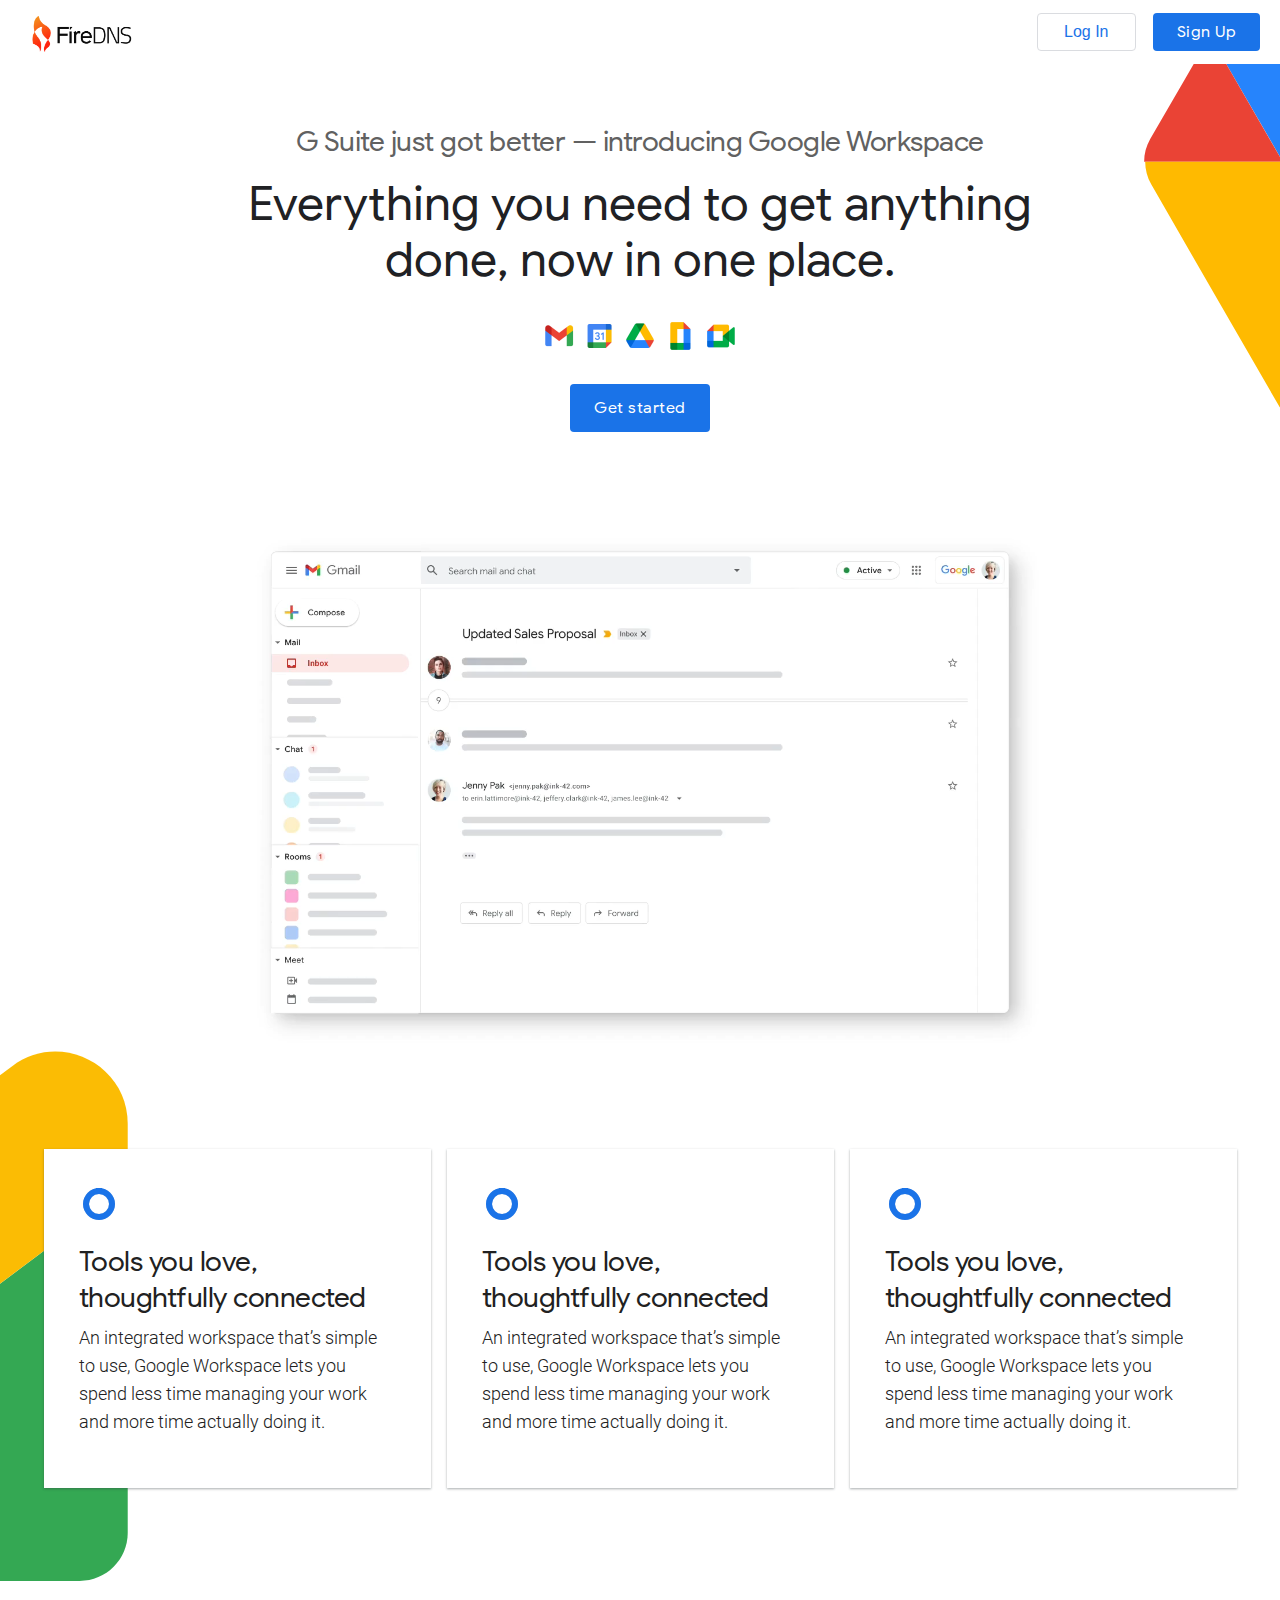
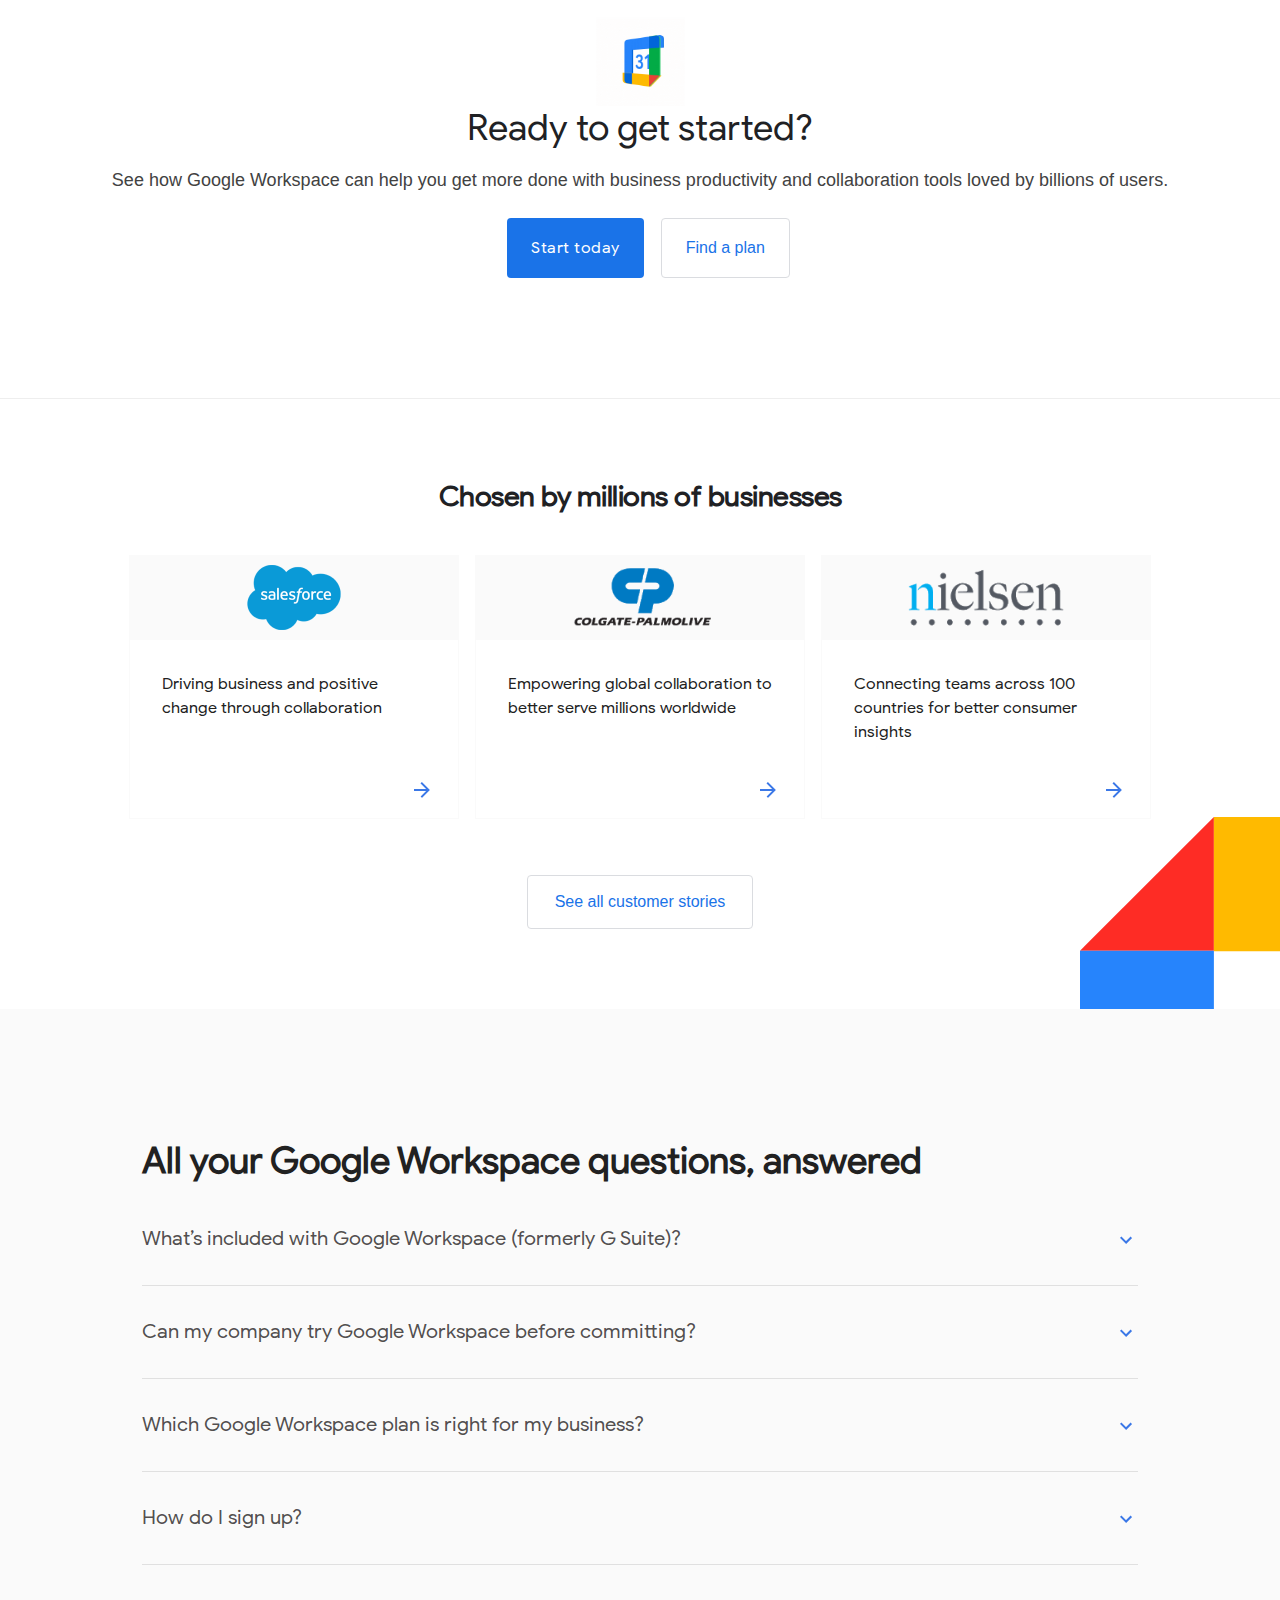
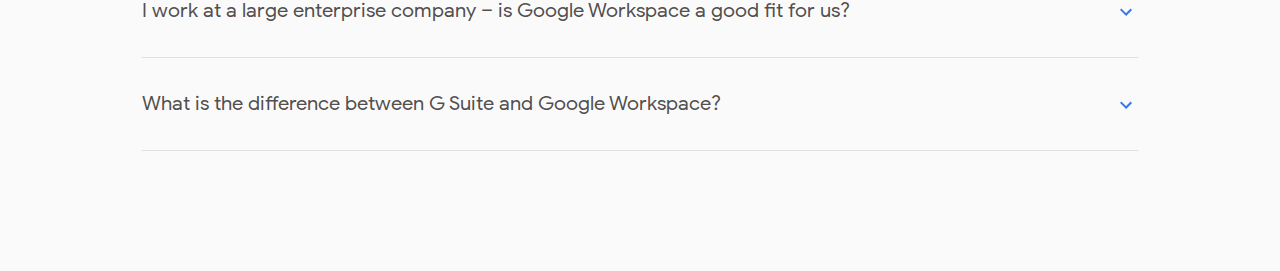
==== commit d94d2bee: "GoogleDuo" ====
--- a/index2.html
+++ b/index2.html
@@ -187,7 +187,7 @@
                 </div>
             </div>
         </div>
-        <a class="cta buttons button--web-only" href="#">See all customer stories</a>
+        <a class="buttons hover" href="#">See all customer stories</a>
     </div>
 
     <div class="g-team-home-questions ng-scope">
@@ -196,27 +196,27 @@
             <div class="glue-zippy-set h-t-hercules ng-scope glue-is-collapsed">
                 <ul class="h-c-expansion-panels__list">
                   <li class="glue-zippy glue-a-zippy--v-smooth-expand question ng-isolate-scope glue-c-zippy" data-g-action="faq Expand:What’s included with Google Workspace (formerly G Suite)?" data-g-event="Home: body" data-g-label="in-page interaction" id="zippy-1">
-                    <div class="glue-zippy-btn heading ng-isolate-scope glue-c-zippy__btn" ng-click="gTeamHomeQuestionsCtrl.handleClickQuestion('1')" role="button" tabindex="0" aria-expanded="false" aria-controls="zippy-1-content">
+                    <div onclick="myFunction(event)" class="glue-zippy-btn heading ng-isolate-scope glue-c-zippy__btn" ng-click="gTeamHomeQuestionsCtrl.handleClickQuestion('1')" role="button" tabindex="0" aria-expanded="false" aria-controls="zippy-1-content">
                       <h4 class="question h-c-expansion-panels__button-header">What’s included with Google Workspace (formerly G Suite)?</h4>
                       <i class="icon material-icons-extended ng-scope" ng-if="!gTeamHomeQuestionsCtrl.ifQuestionExpanded('1')"><img src="chevron-down.png"></i>                      
                     </div>
-                    <div class="glue-zippy-content ng-isolate-scope glue-c-zippy__content" data-glue-zippy-content-set-aria-hidden="true"><div glue-collapse="zippyCtrl.collapsed" role="region" class="glue-c-zippy__collapse-region glue-collapse-collapsed" data-glue-collapse-set-aria-hidden="true" data-min-height="0" aria-expanded="false" aria-hidden="true" id="zippy-1-content">  <div class="glue-c-zippy__content-container" ng-transclude="">
-                      <div class="answer col col-s-12 col-m-8 col-l-8 ng-scope">
-                        Similar to G Suite, all Google Workspace plans provide a custom email for your
+                    <div class="glue-zippy-content ng-isolate-scope glue-c-zippy__content" data-glue-zippy-content-set-aria-hidden="true"><div id="dropdown1" glue-collapse="zippyCtrl.collapsed" role="region" class="glue-c-zippy__collapse-region glue-collapse-collapsed" data-glue-collapse-set-aria-hidden="true" data-min-height="0" aria-expanded="false" aria-hidden="true" id="zippy-1-content" style="max-height:100%">  <div class="glue-c-zippy__content-container" ng-transclude="">
+                      <div  class="answer col col-s-12 col-m-8 col-l-8 ng-scope">
+                        Similar to G Suite, all Google Workspace plans provide a custom email for you
                         business and includes collaboration tools like Gmail, Calendar, Meet, Chat,
                         Drive, Docs, Sheets, Slides, Forms, Sites, and more. For additional details,
-                        <a data-g-action="plans and pricing page" data-g-event="home: body" data-g-label="/pricing.html" href="/pricing.html" tabindex="-1">visit our plans and pricing
+                        <a data-g-action="plans and pricing page" data-g-event="home: body" data-g-label="/pricing.html" href="#" tabindex="-1">visit our plans and pricing
                         page</a>.
                       </div>
                     </div></div></div>
                   </li>
                   <li class="glue-zippy glue-a-zippy--v-smooth-expand question ng-isolate-scope glue-c-zippy" data-g-action="faq Expand:Can my company try Google Workspace before committing?" data-g-event="Home: body" data-g-label="in-page interaction" id="zippy-2">
-                    <div class="glue-zippy-btn heading ng-isolate-scope glue-c-zippy__btn" ng-click="gTeamHomeQuestionsCtrl.handleClickQuestion('2')" role="button" tabindex="0" aria-expanded="false" aria-controls="zippy-2-content">
+                    <div onclick="myFunction('_second')" class="glue-zippy-btn heading ng-isolate-scope glue-c-zippy__btn" ng-click="gTeamHomeQuestionsCtrl.handleClickQuestion('2')" role="button" tabindex="0" aria-expanded="false" aria-controls="zippy-2-content">
                       <h4 class="question h-c-expansion-panels__button-header">
                         Can my company try Google Workspace before committing?</h4>
                       <i class="icon material-icons-extended ng-scope" ng-if="!gTeamHomeQuestionsCtrl.ifQuestionExpanded('2')"><img src="chevron-down.png"></i>
                     </div>
-                    <div class="glue-zippy-content ng-isolate-scope glue-c-zippy__content" data-glue-zippy-content-set-aria-hidden="true"><div glue-collapse="zippyCtrl.collapsed" role="region" class="glue-c-zippy__collapse-region glue-collapse-collapsed" data-glue-collapse-set-aria-hidden="true" data-min-height="0" aria-expanded="false" aria-hidden="true" id="zippy-2-content">  <div class="glue-c-zippy__content-container" ng-transclude="">
+                    <div class="glue-zippy-content ng-isolate-scope glue-c-zippy__content" data-glue-zippy-content-set-aria-hidden="true"><div id="dropdown2" glue-collapse="zippyCtrl.collapsed" role="region" class="glue-c-zippy__collapse-region glue-collapse-collapsed" data-glue-collapse-set-aria-hidden="true" data-min-height="0" aria-expanded="false" aria-hidden="true" id="zippy-2-content">  <div class="glue-c-zippy__content-container" ng-transclude="">
                       <div class="answer col col-s-12 col-m-8 col-l-8 ng-scope">
                         Absolutely. All plans feature a free 14-day trial, so you can start to see the
                         value of Google Workspace before signing up. <a data-g-action="trial cta" data-g-event="home: body" data-g-label="faq" href="/signup/basic/welcome/?hl=en&amp;source=gafb-homepage-en&amp;ga_region=noram&amp;ga_country=us&amp;ga_lang=en#0" tabindex="-1">
@@ -225,11 +225,11 @@
                     </div></div></div>
                   </li>
                   <li class="glue-zippy glue-a-zippy--v-smooth-expand question ng-isolate-scope glue-c-zippy" data-g-action="faq Expand:Which Google Workspace plan is right for my business?" data-g-event="Home: body" data-g-label="in-page interaction" id="zippy-3">
-                    <div class="glue-zippy-btn heading ng-isolate-scope glue-c-zippy__btn" ng-click="gTeamHomeQuestionsCtrl.handleClickQuestion('3')" role="button" tabindex="0" aria-expanded="false" aria-controls="zippy-3-content">
+                    <div onclick="myFunction('_third')" class="glue-zippy-btn heading ng-isolate-scope glue-c-zippy__btn" ng-click="gTeamHomeQuestionsCtrl.handleClickQuestion('3')" role="button" tabindex="0" aria-expanded="false" aria-controls="zippy-3-content">
                       <h4 class="question h-c-expansion-panels__button-header">Which Google Workspace plan is right for my business?</h4>
                       <i class="icon material-icons-extended ng-scope" ng-if="!gTeamHomeQuestionsCtrl.ifQuestionExpanded('3')"><img src="chevron-down.png"></i>
                     </div>
-                    <div class="glue-zippy-content ng-isolate-scope glue-c-zippy__content" data-glue-zippy-content-set-aria-hidden="true"><div glue-collapse="zippyCtrl.collapsed" role="region" class="glue-c-zippy__collapse-region glue-collapse-collapsed" data-glue-collapse-set-aria-hidden="true" data-min-height="0" aria-expanded="false" aria-hidden="true" id="zippy-3-content">  <div class="glue-c-zippy__content-container" ng-transclude="">
+                    <div class="glue-zippy-content ng-isolate-scope glue-c-zippy__content" data-glue-zippy-content-set-aria-hidden="true"><div id="dropdown3" glue-collapse="zippyCtrl.collapsed" role="region" class="glue-c-zippy__collapse-region glue-collapse-collapsed" data-glue-collapse-set-aria-hidden="true" data-min-height="0" aria-expanded="false" aria-hidden="true" id="zippy-3-content">  <div class="glue-c-zippy__content-container" ng-transclude="">
                       <div class="answer col col-s-12 col-m-8 col-l-8 ng-scope">
                         We have a variety of plans that are designed to meet your unique business
                         needs. Discover which plan best fits your business needs on our
@@ -238,11 +238,11 @@
                     </div></div></div>
                   </li>
                   <li class="glue-zippy glue-a-zippy--v-smooth-expand question ng-isolate-scope glue-c-zippy" data-g-action="faq Expand:How do I sign up?" data-g-event="Home: body" data-g-label="in-page interaction" id="zippy-4">
-                    <div class="glue-zippy-btn heading ng-isolate-scope glue-c-zippy__btn" ng-click="gTeamHomeQuestionsCtrl.handleClickQuestion('4')" role="button" tabindex="0" aria-expanded="false" aria-controls="zippy-4-content">
+                    <div onclick="myFunction('_forth')" class="glue-zippy-btn heading ng-isolate-scope glue-c-zippy__btn" ng-click="gTeamHomeQuestionsCtrl.handleClickQuestion('4')" role="button" tabindex="0" aria-expanded="false" aria-controls="zippy-4-content">
                       <h4 class="question h-c-expansion-panels__button-header">How do I sign up?</h4>
                       <i class="icon material-icons-extended ng-scope" ng-if="!gTeamHomeQuestionsCtrl.ifQuestionExpanded('4')"><img src="chevron-down.png"></i>
                     </div>
-                    <div class="glue-zippy-content ng-isolate-scope glue-c-zippy__content" data-glue-zippy-content-set-aria-hidden="true"><div glue-collapse="zippyCtrl.collapsed" role="region" class="glue-c-zippy__collapse-region glue-collapse-collapsed" data-glue-collapse-set-aria-hidden="true" data-min-height="0" aria-expanded="false" aria-hidden="true" id="zippy-4-content">  <div class="glue-c-zippy__content-container" ng-transclude="">
+                    <div class="glue-zippy-content ng-isolate-scope glue-c-zippy__content" data-glue-zippy-content-set-aria-hidden="true"><div id="dropdown4" glue-collapse="zippyCtrl.collapsed" role="region" class="glue-c-zippy__collapse-region glue-collapse-collapsed" data-glue-collapse-set-aria-hidden="true" data-min-height="0" aria-expanded="false" aria-hidden="true" id="zippy-4-content">  <div class="glue-c-zippy__content-container" ng-transclude="">
                       <div class="answer col col-s-12 col-m-8 col-l-8 ng-scope">
                         Businesses with fewer than 300 employees can <a data-g-action="trial cta" data-g-event="home: body" data-g-label="faq" href="/signup/basic/welcome/?hl=en&amp;source=gafb-homepage-en&amp;ga_region=noram&amp;ga_country=us&amp;ga_lang=en#0" tabindex="-1">
                         sign up online</a> today, or <a data-g-action="contact sales" data-g-event="home: body" data-g-label="faq" href="./contact/?source=gafb-homepage-faq-en" tabindex="-1">contact sales</a> if you’re interested
@@ -251,11 +251,11 @@
                     </div></div></div>
                   </li>
                   <li class="glue-zippy glue-a-zippy--v-smooth-expand question ng-isolate-scope glue-c-zippy" data-g-action="faq Expand:I work at a large enterprise company – is Google Workspace a good fit for us?" data-g-event="Home: body" data-g-label="in-page interaction" id="zippy-5">
-                    <div class="glue-zippy-btn heading ng-isolate-scope glue-c-zippy__btn" ng-click="gTeamHomeQuestionsCtrl.handleClickQuestion('5')" role="button" tabindex="0" aria-expanded="false" aria-controls="zippy-5-content">
+                    <div onclick="myFunction('_fifth')" class="glue-zippy-btn heading ng-isolate-scope glue-c-zippy__btn" ng-click="gTeamHomeQuestionsCtrl.handleClickQuestion('5')" role="button" tabindex="0" aria-expanded="false" aria-controls="zippy-5-content">
                       <h4 class="question h-c-expansion-panels__button-header">I work at a large enterprise company – is Google Workspace a good fit for us?</h4>
                       <i class="icon material-icons-extended ng-scope" ng-if="!gTeamHomeQuestionsCtrl.ifQuestionExpanded('5')"><img src="chevron-down.png"></i>
                     </div>
-                    <div class="glue-zippy-content ng-isolate-scope glue-c-zippy__content" data-glue-zippy-content-set-aria-hidden="true"><div glue-collapse="zippyCtrl.collapsed" role="region" class="glue-c-zippy__collapse-region glue-collapse-collapsed" data-glue-collapse-set-aria-hidden="true" data-min-height="0" aria-expanded="false" aria-hidden="true" id="zippy-5-content">  <div class="glue-c-zippy__content-container" ng-transclude="">
+                    <div class="glue-zippy-content ng-isolate-scope glue-c-zippy__content" data-glue-zippy-content-set-aria-hidden="true"><div id="dropdown5" glue-collapse="zippyCtrl.collapsed" role="region" class="glue-c-zippy__collapse-region glue-collapse-collapsed" data-glue-collapse-set-aria-hidden="true" data-min-height="0" aria-expanded="false" aria-hidden="true" id="zippy-5-content">  <div class="glue-c-zippy__content-container" ng-transclude="">
                       <div class="answer col col-s-12 col-m-8 col-l-8 ng-scope">
                         Yes, we have plans that are specifically built for larger companies that
                         include enterprise-grade security and compliance features, flexible cloud
@@ -264,11 +264,11 @@
                     </div></div></div>
                   </li>
                   <li class="glue-zippy glue-a-zippy--v-smooth-expand question ng-isolate-scope glue-c-zippy" data-g-action="faq Expand:What is the difference between G Suite and Google Workspace?" data-g-event="Home: body" data-g-label="in-page interaction" id="zippy-6">
-                    <div class="glue-zippy-btn heading ng-isolate-scope glue-c-zippy__btn" ng-click="gTeamHomeQuestionsCtrl.handleClickQuestion('6')" role="button" tabindex="0" aria-expanded="false" aria-controls="zippy-6-content">
+                    <div onclick="myFunction('_sixth')"class="glue-zippy-btn heading ng-isolate-scope glue-c-zippy__btn" ng-click="gTeamHomeQuestionsCtrl.handleClickQuestion('6')" role="button" tabindex="0" aria-expanded="false" aria-controls="zippy-6-content">
                       <h4 class="question h-c-expansion-panels__button-header">What is the difference between G Suite and Google Workspace?</h4>
                       <i class="icon material-icons-extended ng-scope" ng-if="!gTeamHomeQuestionsCtrl.ifQuestionExpanded('6')"><img src="chevron-down.png"></i>                      
                     </div>
-                    <div class="glue-zippy-content ng-isolate-scope glue-c-zippy__content" data-glue-zippy-content-set-aria-hidden="true"><div glue-collapse="zippyCtrl.collapsed" role="region" class="glue-c-zippy__collapse-region glue-collapse-collapsed" data-glue-collapse-set-aria-hidden="true" data-min-height="0" aria-expanded="false" aria-hidden="true" id="zippy-6-content">  <div class="glue-c-zippy__content-container" ng-transclude="">
+                    <div class="glue-zippy-content ng-isolate-scope glue-c-zippy__content" data-glue-zippy-content-set-aria-hidden="true"><div id="dropdown6"glue-collapse="zippyCtrl.collapsed" role="region" class="glue-c-zippy__collapse-region glue-collapse-collapsed" data-glue-collapse-set-aria-hidden="true" data-min-height="0" aria-expanded="false" aria-hidden="true" id="zippy-6-content">  <div class="glue-c-zippy__content-container" ng-transclude="">
                       <div class="answer col col-s-12 col-m-8 col-l-8 ng-scope">
                         As we’ve evolved G Suite into a more integrated experience across our
                         communication and collaboration tools, we’ve rebranded to Google Workspace to
@@ -281,7 +281,7 @@
         </section>
     </div>
    
-
+<script src="index.js"></script>
 
 
 </body>
--- a/index.css
+++ b/index.css
@@ -11,6 +11,10 @@
 @font-face{
     font-family: 'normal';
     src:url(font1.woff2);
+}
+@font-face{
+    font-family: 'normal2';
+    src:url(font2.woff2);
 }
 .header{
     align-items: center;
@@ -72,6 +76,7 @@
 }
 .button{
     align-items: center;
+    font-family: 'normal';
     appearance: none;
     background-color: #1a73e8;
     border-radius: 4px;
@@ -1465,8 +1470,8 @@
 
 .g-team-feature-list .item .title {
     color: #212121;
-    font-family: "Google Sans",Arial,sans-serif;
-    font-size: 18px;
+    font-family: 'normal';
+    font-size: 25px;
     font-weight: 500;
     line-height: 36px;
     margin-bottom: 0;
@@ -1490,7 +1495,7 @@
 }
 .g-team-feature-list .item .description {
     color: #212121;
-    font-family: Roboto,Arial,Helvetica,sans-serif;
+    font-family:'normal2';
     font-size: 16px;
     line-height: 28px;
     pointer-events: none;
@@ -1677,8 +1682,14 @@
     text-rendering: optimizeLegibility;
     transition: background-color .2s, box-shadow .2s, color .2s;
 }
-
-
+.button--secondary:hover{
+    border-color: #8ab4f8;
+    background-color: #d0dff7;
+}
+
+.button--primary:hover{
+    background-color: rgb(23, 78, 166);
+}
 
 
 
@@ -1887,7 +1898,20 @@
 .g-team-home-customer .cta {
     margin-top: 40px;
 }
-
+.hover{
+    padding: 14px 27px;
+    margin-top: 40px;
+    margin-right: 0;
+}
+.hover:hover{
+    border-color: #8ab4f8;
+    background-color: #d0dff7;
+}
+@media screen and (max-width: 640px){
+    .hover{
+        margin-top: 40px;
+    }
+}
 
 .g-team-home-questions {
     background: #fafafa;
@@ -1990,7 +2014,6 @@
     display: none;
 }
 .glue-c-zippy.glue-a-zippy--v-smooth-expand .glue-c-zippy__collapse-region {
-    display: block;
     max-height: 0;
     overflow: hidden;
     position: relative;
@@ -2043,4 +2066,238 @@
     letter-spacing: .1px;
     line-height: 28px;
     padding-bottom: 32px;
-}+}
+
+.glue-c-zippy__collapse-region.glue-collapse-expanded {
+    display: block;
+}
+
+
+
+.footer {
+    background-color: #000;
+    order: 100;
+}
+
+.footer-container {
+    position: relative;
+    display: flex;
+    flex-direction: column;
+    padding: 20px 16px;
+}
+@media screen and (min-width: 769px){
+    .footer-container {
+        padding: 40px 50px;
+        flex-direction: row;
+        flex-wrap: wrap;
+    }
+}
+@media screen and (min-width: 769px){
+    .footer-logo {
+        flex: 1;
+    }
+}
+@media screen and (min-width: 1120px){
+    .footer-logo {
+        flex: 1 0 60%;
+    }
+}
+
+
+.footer-logo_img{
+    opacity: 0.54;
+    max-width: 130px;
+}
+
+
+@media screen and (min-width: 769px){
+    .footer .footer-nav_main, .footer .footer-nav_versions {
+        flex: 0 1 auto;
+        width: 200px;
+        margin-bottom: 25px;
+    }
+}
+
+.footer-nav_link-list, .footer-nav_link-dropdown-list{
+    list-style: none;
+    margin: 0;
+    padding: 0;
+}
+
+
+.footer-nav_link-item{
+    font-size: 16px;
+    line-height: 26px;
+}
+.footer .footer-nav_link-item {
+    padding-bottom: 15px;
+}
+@media screen and (min-width: 769px){
+    .footer .footer-nav_link-item {
+        text-align: right;
+    }
+}
+.footer .footer-nav_social .footer-nav_link-item, .footer .footer-nav_legal .footer-nav_link-item {
+    padding-bottom: 0;
+}
+.footer .footer-nav_social .footer-nav_link-item {
+    display: block;
+    width: 24px;
+    height: 24px;
+    background-position: center;
+    background-repeat: no-repeat;
+    background-size: cover;
+    text-align: left;
+    margin-right: 20px;
+}
+
+
+
+
+
+.footer-nav_link-button {
+    position: relative;
+    transition: all 250ms ease;
+}
+.footer-nav_link-item a {
+    text-decoration: none;
+    color: #80868B;
+}
+.footer-nav_link-item a:hover{
+    color: white;
+}
+
+.footer-nav_link-item a:hover::after{
+    color: white;
+    transform: scaleX(1);
+}
+.footer-nav_link-item a::after{
+    display: block;
+    content: '';
+    background-color: #fff;
+    position: absolute;
+    width: 100%;
+    height: 2px;
+    bottom: -5px;
+    left: 0;
+    transform-origin: center center;
+    transform: scaleX(0);
+    transition: all 250ms ease;
+}
+
+
+@media screen and (min-width: 769px){
+    .footer .footer-nav_social, .footer .footer-nav_legal {
+        flex: 1 0 auto;
+        width: 50%;
+        margin-top: 25px;
+    }
+}
+
+
+
+.footer .footer-nav_social::before {
+    position: absolute;
+    display: block;
+    content: '';
+    height: 1px;
+    background-color: rgba(248,249,250,0.16);
+}
+
+
+@media screen and (min-width: 769px){
+    .footer .footer-nav_social::before {
+        bottom: 95px;
+        left: 50%;
+        width: calc(100% - 64px);
+        margin-left: calc(-50% + 32px);
+    }
+}
+
+
+
+
+.footer .footer-nav_social .footer-nav_link-list, .footer .footer-nav_legal .footer-nav_link-list {
+    display: flex;
+    flex-direction: row;
+    align-items: center;
+}
+@media screen and (min-width: 769px){
+    .footer .footer-nav_social .footer-nav_link-list{
+        justify-content: flex-start;
+    }
+}
+
+@media screen and (min-width: 769px){
+    .footer .footer-nav_legal .footer-nav_link-list {
+        justify-content: flex-end;
+    }
+}
+
+.footer .footer-nav_legal .footer-nav_link-item {
+    margin-right: 36px;
+}
+
+
+
+.footer .footer-nav_legal .footer-nav_link-item {
+    margin-right: 36px;
+}
+.footer .footer-nav_legal .footer-nav_link-item--language {
+    position: relative;
+    display: flex;
+    flex-direction: row;
+    justify-content: center;
+    align-items: center;
+    padding-right: 32px;
+}
+.footer .footer-nav_social .footer-nav_link-item:last-child, .footer .footer-nav_legal .footer-nav_link-item:last-child {
+    margin-right: 0px;
+}
+
+select{
+    font-size: 100%;
+    line-height: 1.15;
+    margin: 0;
+    text-transform: none;
+}
+.footer .footer-nav_legal .footer-nav_link-item--language select {
+    position: relative;
+    z-index: 2;
+    appearance: none;
+    background-color: transparent;
+    outline: none;
+    border: 0 none;
+    color: #80868B;
+}
+.footer .footer-nav_legal .footer-nav_link-item--language label {
+    border: 0;
+    clip: rect(0, 0, 0, 0);
+    height: 1px;
+    margin: -1px;
+    overflow: hidden;
+    padding: 0;
+    position: absolute;
+    white-space: nowrap;
+    width: 1px;
+}
+
+
+.footer .footer-nav_legal .footer-nav_link-item--language::after {
+    position: relative;
+    display: block;
+    content: '';
+    width: 24px;
+    height: 24px;
+    margin-left: 8px;
+    background-image: url(icon--arrow-down.svg);
+    background-repeat: no-repeat;
+    background-position: center;
+    background-size: contain;
+}
+.footer .footer-nav_legal .footer-nav_link-item--language::after {
+    position: absolute;
+    right: 0;
+    z-index: 1;
+    opacity: 0.54;
+}
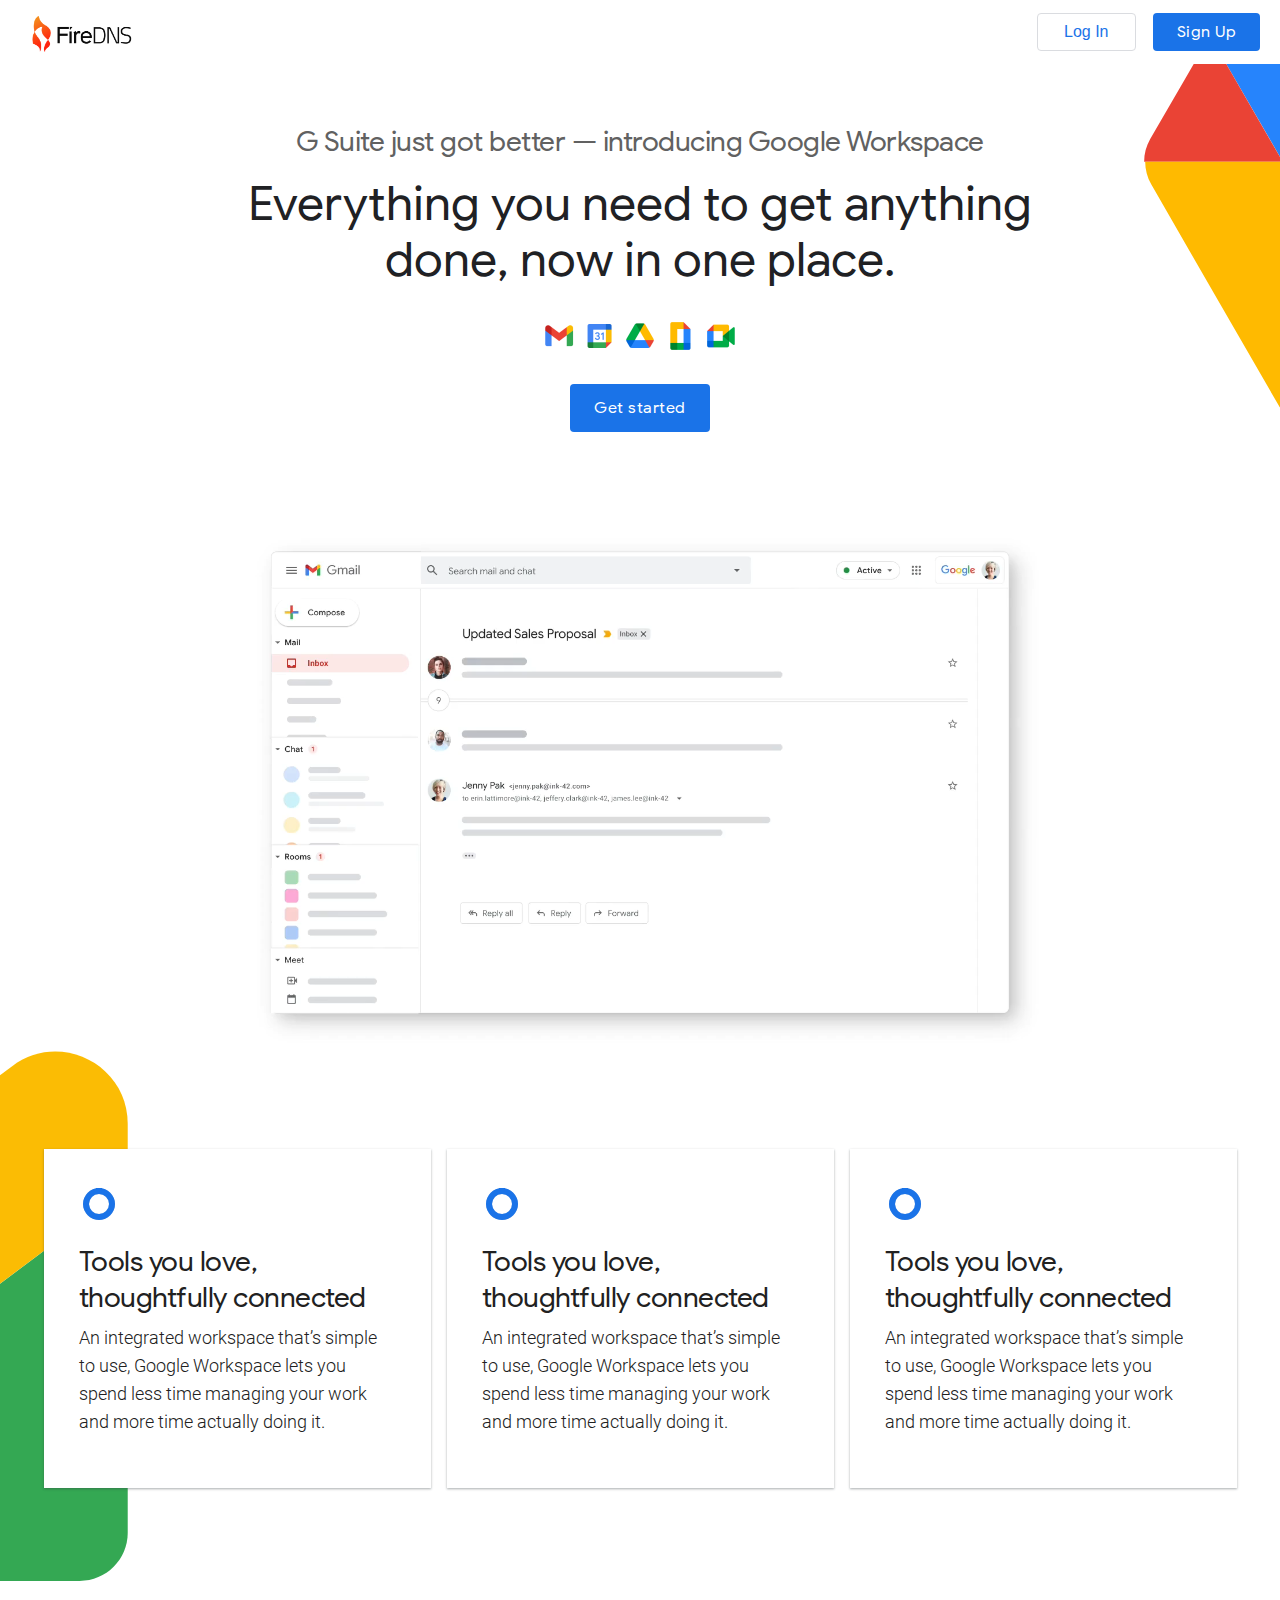
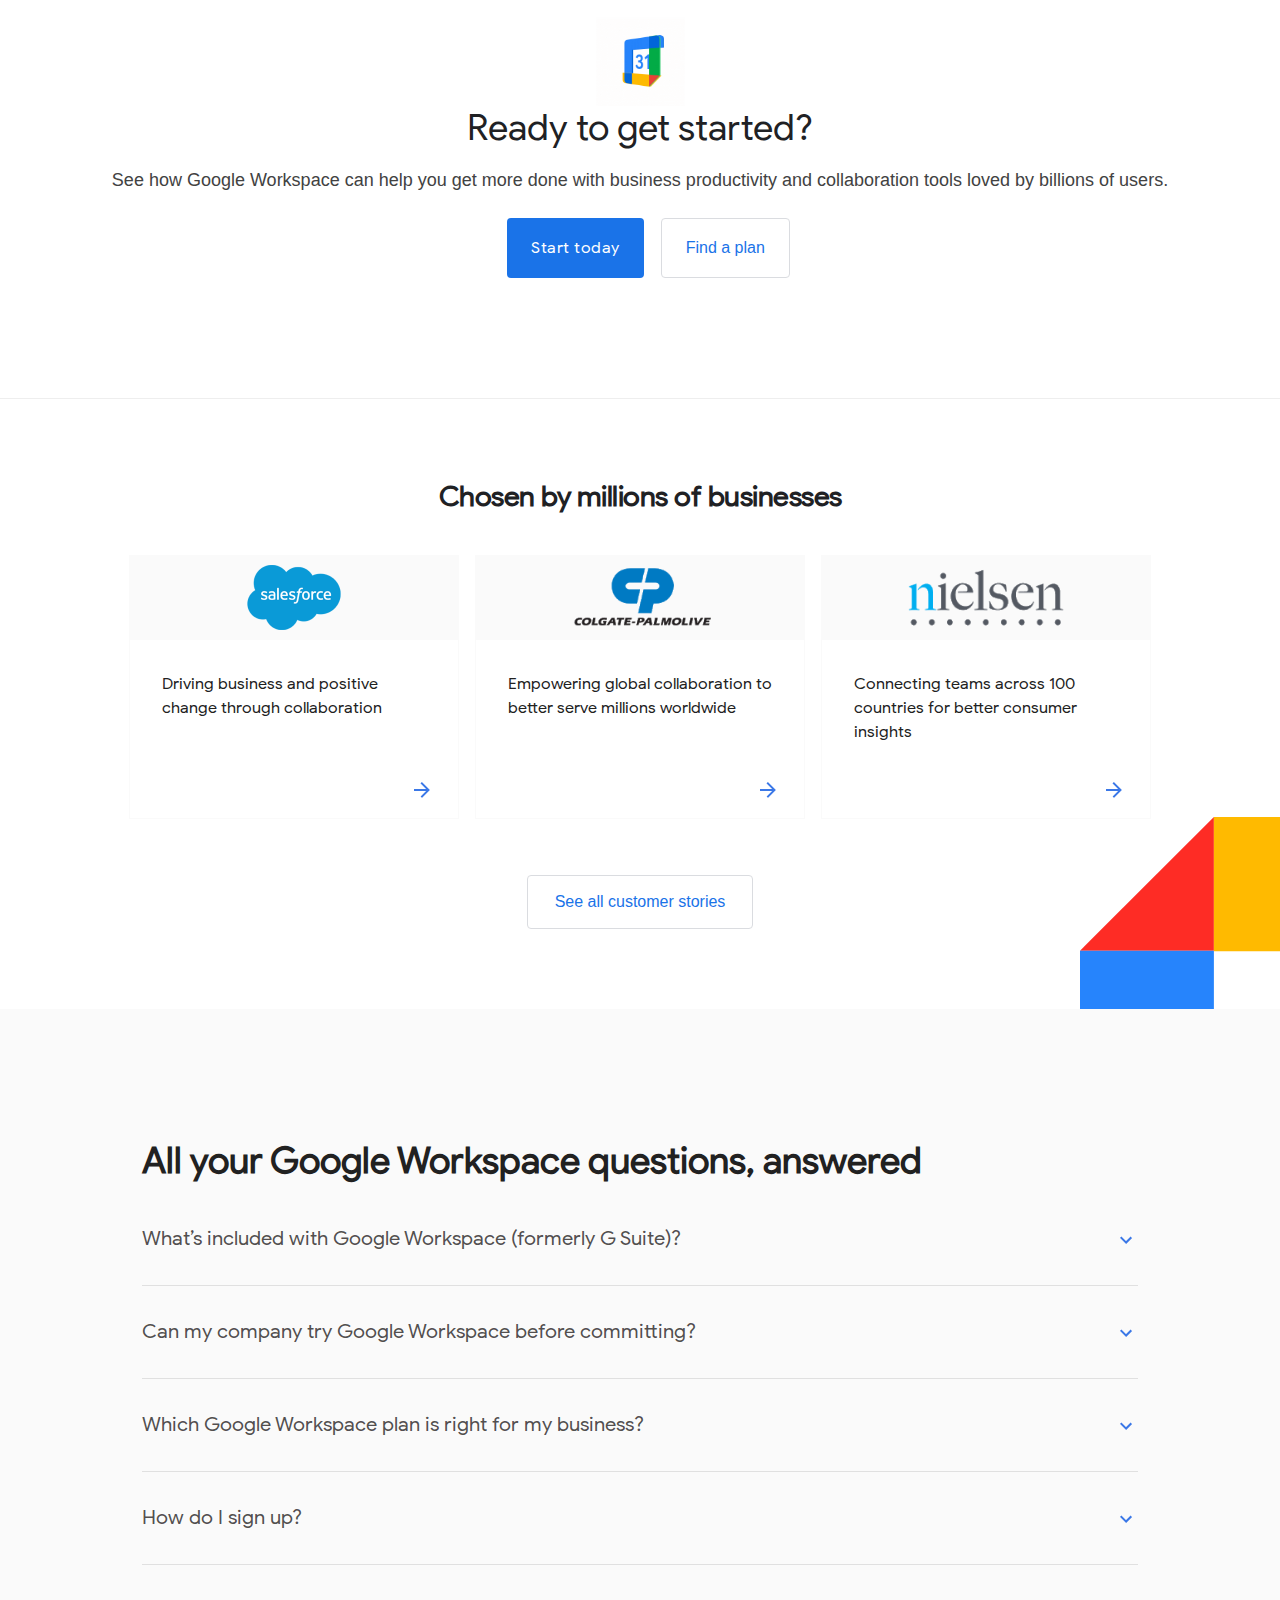
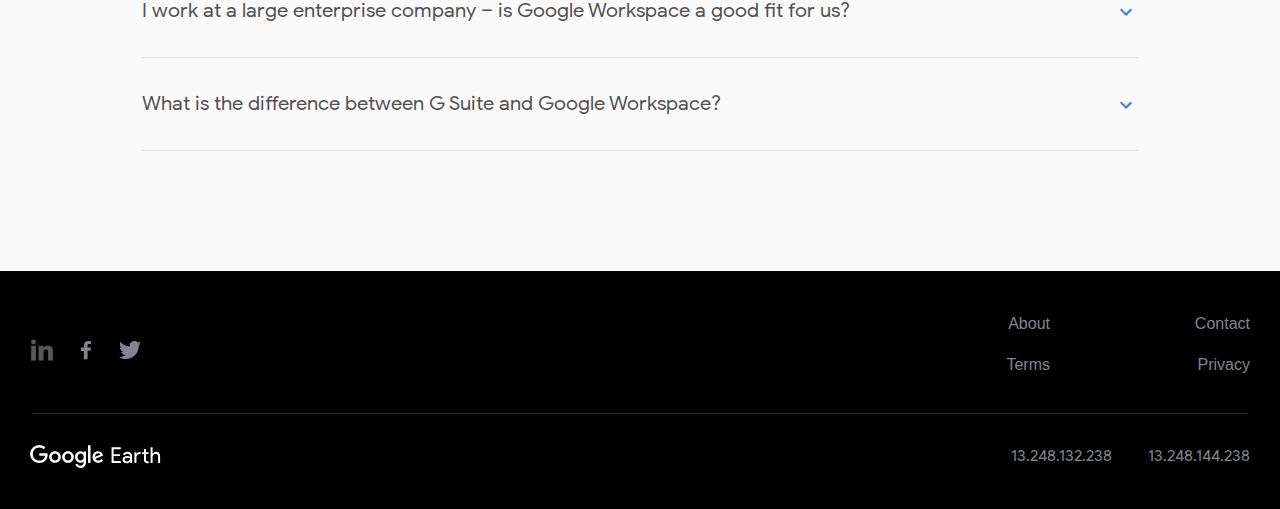
==== commit b5b92408: "GoogleDuo" ====
--- a/index2.html
+++ b/index2.html
@@ -280,6 +280,47 @@
               </div>
         </section>
     </div>
+
+    <div class="footer">
+        <div class="footer-container">
+            <div class="footer-nav footer-nav_social">
+                <ul class="footer-nav_link-list">
+                    <li class="footer-nav_link-item"><a href="https://www.linkedin.com/company/firedns/"><img src="linkedin.png"></a></li>
+                    <li class="footer-nav_link-item"><a href="https://www.facebook.com/firedns/"><img src="icon--social--facebook.svg"></a></li>
+                    <li class="footer-nav_link-item"><a href="https://jobs.webathand.net/projects/firedns/"><img src="icon--social--twitter.svg"></a></li>                    </ul>
+            </div>
+
+
+
+            <div class="footer-nav footer-nav_main">
+                <ul class="footer-nav_link-list">
+                    <li class="footer-nav_link-item"><a href="#" class="footer-nav_link-button">About</a></li>
+                    <li class="footer-nav_link-item"><a href="#" class="footer-nav_link-button">Terms</a></li>
+                </ul>
+            </div>
+            <div class="footer-nav footer-nav_versions">
+                <ul class="footer-nav_link-list">
+                    <li class="footer-nav_link-item"><a href="#" class="footer-nav_link-button">Contact</a></li>
+                    <li class="footer-nav_link-item"><a href="#" class="footer-nav_link-button">Privacy</a></li>
+                </ul>
+            </div>
+
+
+            <div class="footer-logo">
+                <a href="#"><img src="logo_google_earth.svg" class="footer-logo_img"></a>
+            </div>
+            
+
+
+            <div class="footer-nav footer-nav_legal">
+                <ul class="footer-nav_link-list">
+                    <li class="footer-nav_link-item ">13.248.132.238</li>
+                    <li class="footer-nav_link-item">13.248.144.238</li>                       
+                </ul>
+            </div>
+        </div>
+    </div>
+  </div>
    
 <script src="index.js"></script>
 
--- a/index.css
+++ b/index.css
@@ -2087,26 +2087,32 @@
 }
 @media screen and (min-width: 769px){
     .footer-container {
-        padding: 40px 50px;
+        padding: 40px 30px;
         flex-direction: row;
         flex-wrap: wrap;
     }
 }
+
 @media screen and (min-width: 769px){
     .footer-logo {
-        flex: 1;
+        flex: 1 0 auto;
+        width: 50%;
+        margin-top: 25px;
     }
 }
 @media screen and (min-width: 1120px){
     .footer-logo {
-        flex: 1 0 60%;
-    }
-}
-
-
-.footer-logo_img{
-    opacity: 0.54;
-    max-width: 130px;
+        flex: 1 0 auto;
+        width: 50%;
+        margin-top: 25px;
+    }
+}
+
+@media screen and (max-width: 768px){
+    .footer-logo {
+        margin: 25px 0;
+        order: 4;
+    }
 }
 
 
@@ -2117,6 +2123,35 @@
         margin-bottom: 25px;
     }
 }
+
+@media screen and (max-width: 768px){
+    .footer .footer-nav_versions::before {
+        display: block;
+        content: '';
+        position: absolute;
+        bottom: -25px;
+        left: 0;
+        height: 1px;
+        width: calc(100% + 32px);
+        margin-left: -16px;
+        background-color: rgba(248,249,250,0.16);
+    }
+}
+
+@media screen and (max-width: 768px){
+    .footer .footer-nav_versions {
+        order: 3;
+        position: relative;
+        margin-bottom: 25px;
+    }
+}
+@media screen and (max-width: 768px){
+    .footer .footer-nav_main {
+        order: 2;
+        margin-top: 25px;
+    }
+}
+
 
 .footer-nav_link-list, .footer-nav_link-dropdown-list{
     list-style: none;
@@ -2152,8 +2187,26 @@
 }
 
 
-
-
+@media screen and (max-width: 768px){
+    .footer .footer-nav_social {
+        order: 1;
+        margin-bottom: 25px;
+    }
+}
+
+
+@media screen and (max-width: 768px){
+    .footer .footer-nav_social {
+        position: relative;
+    }
+}
+
+
+@media only screen and (max-device-width: 1023px) and (min-device-width: 320px) and (orientation: landscape){
+    .footer .footer-nav_social {
+        width: 40%;
+    }
+}
 
 .footer-nav_link-button {
     position: relative;
@@ -2203,7 +2256,14 @@
     height: 1px;
     background-color: rgba(248,249,250,0.16);
 }
-
+@media screen and (max-width: 768px){
+    .footer .footer-nav_social::before {
+        bottom: -25px;
+        left: 0;
+        width: calc(100% + 32px);
+        margin-left: -16px;
+    }
+}
 
 @media screen and (min-width: 769px){
     .footer .footer-nav_social::before {
@@ -2222,6 +2282,13 @@
     flex-direction: row;
     align-items: center;
 }
+
+@media screen and (max-width: 768px){
+    .footer .footer-nav_legal .footer-nav_link-list {
+        flex-wrap: wrap;
+    }
+}
+
 @media screen and (min-width: 769px){
     .footer .footer-nav_social .footer-nav_link-list{
         justify-content: flex-start;
@@ -2236,13 +2303,9 @@
 
 .footer .footer-nav_legal .footer-nav_link-item {
     margin-right: 36px;
-}
-
-
-
-.footer .footer-nav_legal .footer-nav_link-item {
-    margin-right: 36px;
-}
+    color: #80868B;
+}
+
 .footer .footer-nav_legal .footer-nav_link-item--language {
     position: relative;
     display: flex;
@@ -2251,9 +2314,34 @@
     align-items: center;
     padding-right: 32px;
 }
+@media screen and (max-width: 768px){
+    .footer .footer-nav_legal .footer-nav_link-item--language {
+        margin-top: 24px;
+        width: 100%;
+        flex: 1;
+        justify-content: flex-start;
+    }
+}
 .footer .footer-nav_social .footer-nav_link-item:last-child, .footer .footer-nav_legal .footer-nav_link-item:last-child {
     margin-right: 0px;
 }
+
+
+
+
+@media screen and (max-width: 768px){
+    .footer .footer-nav_legal {
+        order: 5;
+    }
+}
+@media only screen and (max-device-width: 1023px) and (min-device-width: 320px) and (orientation: landscape){
+    .footer .footer-nav_legal {
+        width: 60%;
+    }
+}
+
+
+
 
 select{
     font-size: 100%;
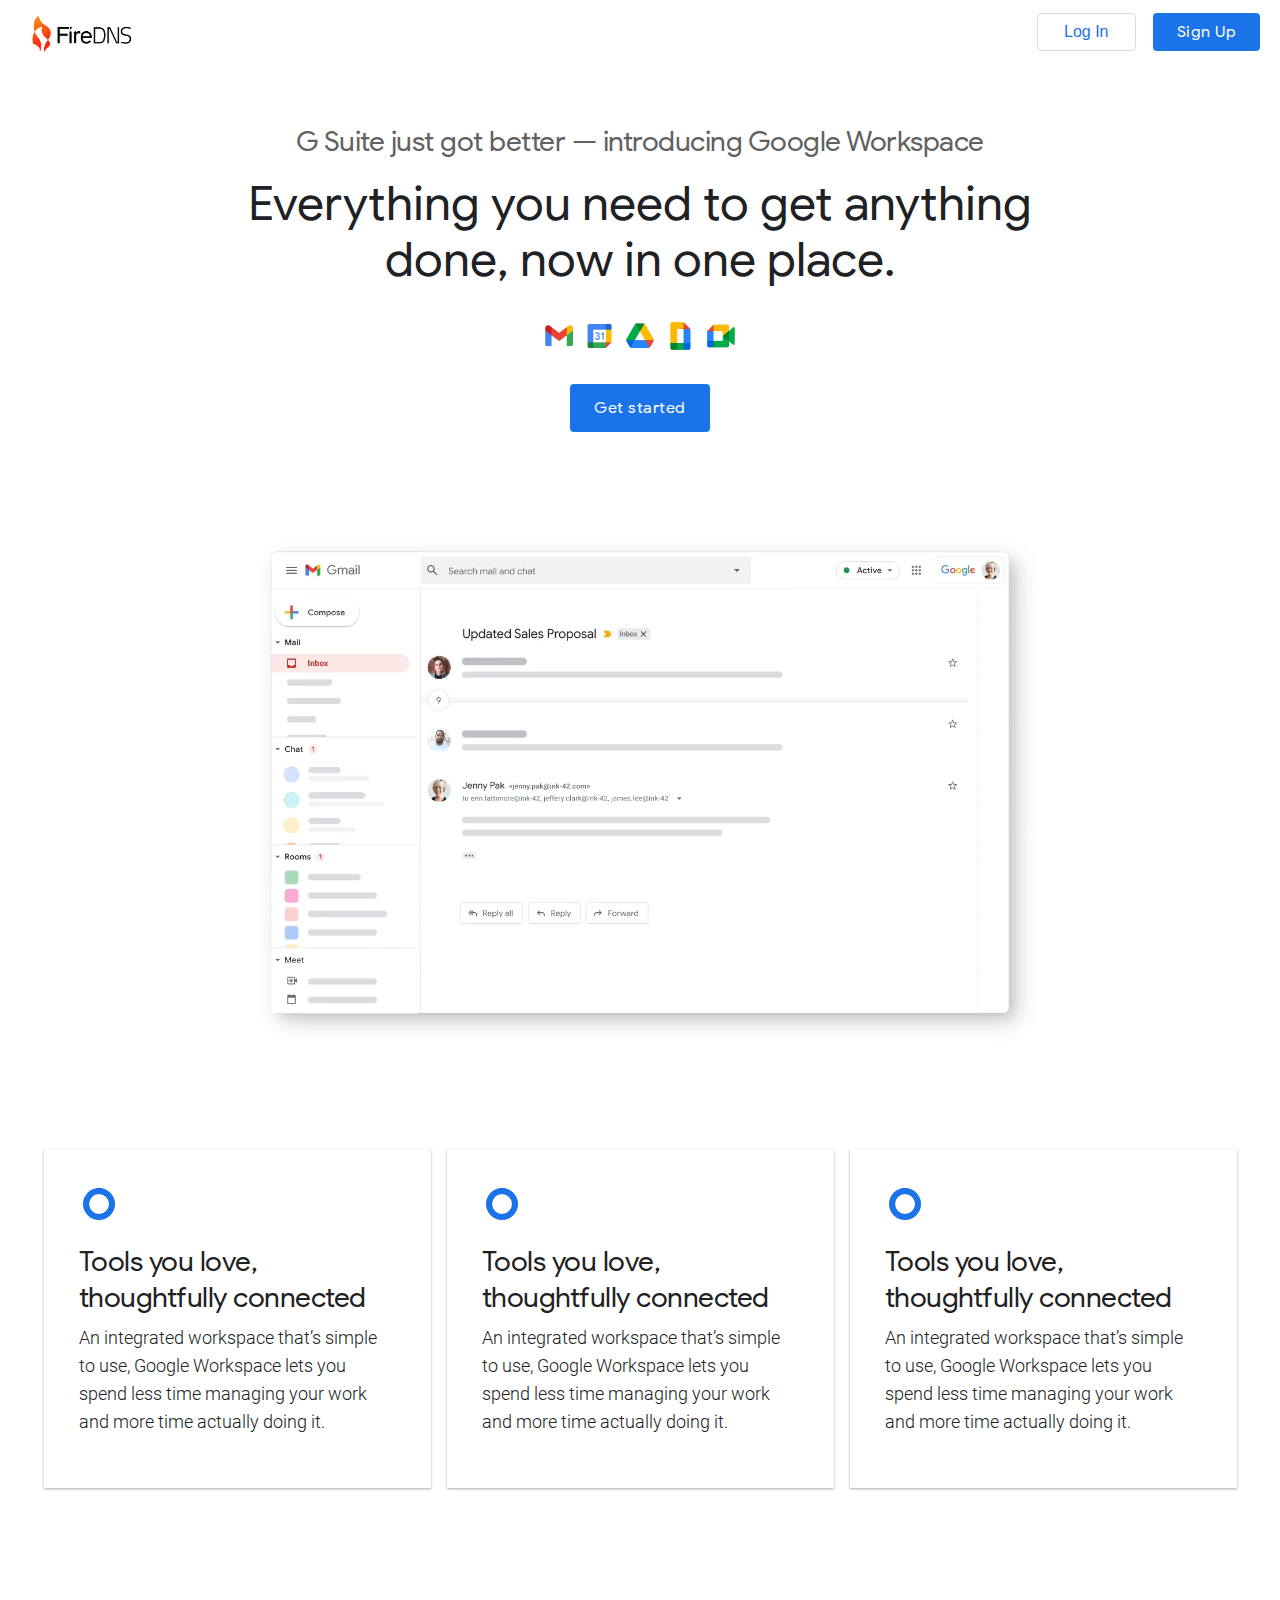
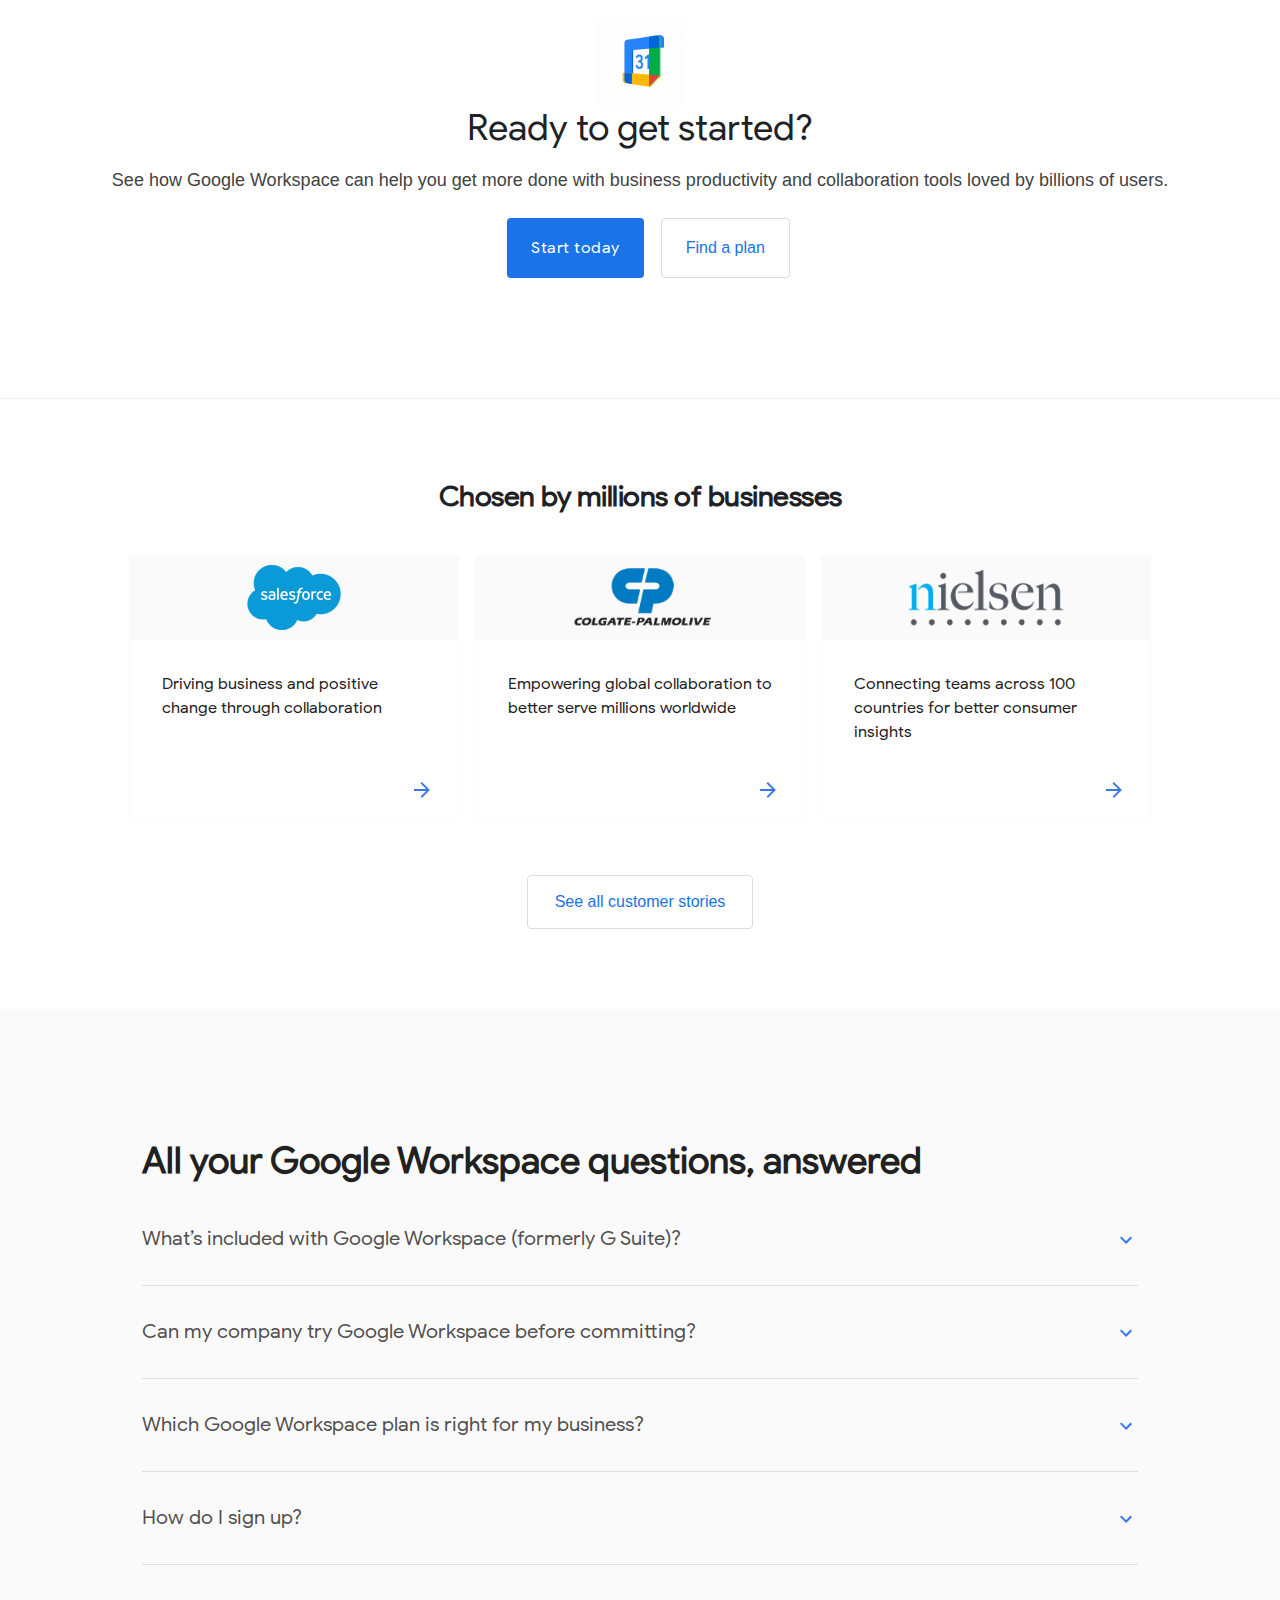
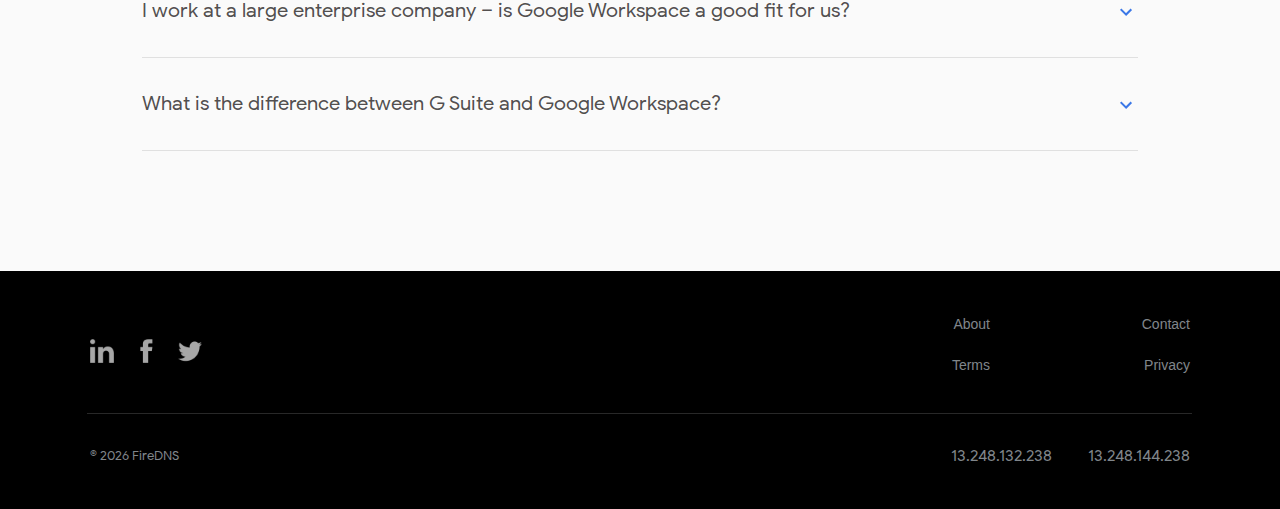
==== commit 4e0bc186: "GoogleDuo" ====
--- a/index2.html
+++ b/index2.html
@@ -4,15 +4,15 @@
     <meta charset="UTF-8">
     <meta name="viewport" content="width=device-width, initial-scale=1.0">
     <title>FireDNS 2nd page</title>
-    <link rel="stylesheet" type="text/css" href="index.css">
-    <link rel="icon" type="image/png" href="FireDNS-logomark.png"/>
+    <link rel="stylesheet" type="text/css" href="../css/index.css">
+    <link rel="icon" type="image/png" href="../img/FireDNS-logomark.png"/>
 </head>
 <body>
     <div class="header">
         <div class="header-logo">
             <div class="h-c-header-logo">
                 <a href="#" class="h-c-header-logo-link">
-                    <img src="FireDNS logo  Full Color_Black Only.png">
+                    <img src="../img/FireDNS logo  Full Color_Black Only.png">
                 </a>
             </div>
         </div>
@@ -29,7 +29,7 @@
     <div class="g-team-home-intro">
         <h2 class="heading h-c-headline--two h-has-bottom-margin h-has-top-margin">G Suite just got better — introducing Google Workspace</h2>
         <h1 class="title h-c-headline h-c-headline--two h-has-bottom-margin">Everything you need to get anything done, now in one place.</h1>
-        <img src="unnamed.png" class="image">
+        <img src="../img/unnamed.png" class="image">
         <a href="#" class="cta button button--primary">Get started</a>
     </div>
     
@@ -37,7 +37,7 @@
         <div class="g-team-feature-list">
             <div class="video">
                 <video class="main-video" autoplay playsinline loop>
-                    <source src="home-intro.mp4" type="video/mp4">
+                    <source src="../video/home-intro.mp4" type="video/mp4">
                 </video>
             </div>
             <div class="items">
@@ -81,7 +81,7 @@
 
 
     <div class="g-team-home-get-started">
-        <img src="unnamed.gif" class="logo" alt="logo">
+        <img src="../img/unnamed.gif" class="logo" alt="logo">
         <h1 class="title h-c-headline h-c-headline--two h-has-bottom-margin">Ready to get started?</h1>
         <p class="subtitle">See how Google Workspace can help you get more done with business productivity and collaboration tools loved by billions of users.</p>
         <div class="_buttons">
@@ -96,34 +96,34 @@
             <a class="customer">
                 <div class="customer-top">
                     <picture class="icon">
-                        <img src="unnamed (3).png">
+                        <img src="../img/unnamed (3).png">
                     </picture>
                 </div>
                 <div class="customer-bottom">
                     <p class="description">Driving business and positive change through collaboration</p>
-                    <span class="material-icons-extended customer-cta"><img src="arrow-right.png"></span>
+                    <span class="material-icons-extended customer-cta"><img src="../img/arrow-right.png"></span>
                 </div>
             </a>
             <a class="customer">
                 <div class="customer-top">
                     <picture class="icon">
-                        <img src="unnamed (2).png">
+                        <img src="../img/unnamed (2).png">
                     </picture>
                 </div>
                 <div class="customer-bottom">
                     <p class="description">Empowering global collaboration to better serve millions worldwide</p>
-                    <span class="material-icons-extended customer-cta"><img src="arrow-right.png"></span>
+                    <span class="material-icons-extended customer-cta"><img src="../img/arrow-right.png"></span>
                 </div>
             </a>
             <a class="customer">
                 <div class="customer-top">
                     <picture class="icon">
-                        <img src="unnamed (1).png">
+                        <img src="../img/unnamed (1).png">
                     </picture>
                 </div>
                 <div class="customer-bottom">
                     <p class="description">Connecting teams across 100 countries for better consumer insights</p>
-                    <span class="material-icons-extended customer-cta"><img src="arrow-right.png"></span>
+                    <span class="material-icons-extended customer-cta"><img src="../img/arrow-right.png"></span>
                 </div>
             </a>
         </div>
@@ -135,12 +135,12 @@
                             <a href="#" class="customer">
                                 <div class="customer-top">
                                     <picture class="icon">
-                                        <img src="unnamed (3).png">
+                                        <img src="../img/unnamed (3).png">
                                     </picture>
                                 </div>
                                 <div class="customer-bottom">
                                     <p class="description">Driving business and positive change through collaboration</p>
-                                    <span class="material-icons-extended customer-cta"><img src="arrow-right.png"></span>
+                                    <span class="material-icons-extended customer-cta"><img src="../img/arrow-right.png"></span>
                                 </div>
                             </a>
                         </li>
@@ -198,7 +198,7 @@
                   <li class="glue-zippy glue-a-zippy--v-smooth-expand question ng-isolate-scope glue-c-zippy" data-g-action="faq Expand:What’s included with Google Workspace (formerly G Suite)?" data-g-event="Home: body" data-g-label="in-page interaction" id="zippy-1">
                     <div onclick="myFunction(event)" class="glue-zippy-btn heading ng-isolate-scope glue-c-zippy__btn" ng-click="gTeamHomeQuestionsCtrl.handleClickQuestion('1')" role="button" tabindex="0" aria-expanded="false" aria-controls="zippy-1-content">
                       <h4 class="question h-c-expansion-panels__button-header">What’s included with Google Workspace (formerly G Suite)?</h4>
-                      <i class="icon material-icons-extended ng-scope" ng-if="!gTeamHomeQuestionsCtrl.ifQuestionExpanded('1')"><img src="chevron-down.png"></i>                      
+                      <i class="icon material-icons-extended ng-scope" ng-if="!gTeamHomeQuestionsCtrl.ifQuestionExpanded('1')"><img src="../img/chevron-down.png"></i>                      
                     </div>
                     <div class="glue-zippy-content ng-isolate-scope glue-c-zippy__content" data-glue-zippy-content-set-aria-hidden="true"><div id="dropdown1" glue-collapse="zippyCtrl.collapsed" role="region" class="glue-c-zippy__collapse-region glue-collapse-collapsed" data-glue-collapse-set-aria-hidden="true" data-min-height="0" aria-expanded="false" aria-hidden="true" id="zippy-1-content" style="max-height:100%">  <div class="glue-c-zippy__content-container" ng-transclude="">
                       <div  class="answer col col-s-12 col-m-8 col-l-8 ng-scope">
@@ -214,7 +214,7 @@
                     <div onclick="myFunction('_second')" class="glue-zippy-btn heading ng-isolate-scope glue-c-zippy__btn" ng-click="gTeamHomeQuestionsCtrl.handleClickQuestion('2')" role="button" tabindex="0" aria-expanded="false" aria-controls="zippy-2-content">
                       <h4 class="question h-c-expansion-panels__button-header">
                         Can my company try Google Workspace before committing?</h4>
-                      <i class="icon material-icons-extended ng-scope" ng-if="!gTeamHomeQuestionsCtrl.ifQuestionExpanded('2')"><img src="chevron-down.png"></i>
+                      <i class="icon material-icons-extended ng-scope" ng-if="!gTeamHomeQuestionsCtrl.ifQuestionExpanded('2')"><img src="../img/chevron-down.png"></i>
                     </div>
                     <div class="glue-zippy-content ng-isolate-scope glue-c-zippy__content" data-glue-zippy-content-set-aria-hidden="true"><div id="dropdown2" glue-collapse="zippyCtrl.collapsed" role="region" class="glue-c-zippy__collapse-region glue-collapse-collapsed" data-glue-collapse-set-aria-hidden="true" data-min-height="0" aria-expanded="false" aria-hidden="true" id="zippy-2-content">  <div class="glue-c-zippy__content-container" ng-transclude="">
                       <div class="answer col col-s-12 col-m-8 col-l-8 ng-scope">
@@ -227,7 +227,7 @@
                   <li class="glue-zippy glue-a-zippy--v-smooth-expand question ng-isolate-scope glue-c-zippy" data-g-action="faq Expand:Which Google Workspace plan is right for my business?" data-g-event="Home: body" data-g-label="in-page interaction" id="zippy-3">
                     <div onclick="myFunction('_third')" class="glue-zippy-btn heading ng-isolate-scope glue-c-zippy__btn" ng-click="gTeamHomeQuestionsCtrl.handleClickQuestion('3')" role="button" tabindex="0" aria-expanded="false" aria-controls="zippy-3-content">
                       <h4 class="question h-c-expansion-panels__button-header">Which Google Workspace plan is right for my business?</h4>
-                      <i class="icon material-icons-extended ng-scope" ng-if="!gTeamHomeQuestionsCtrl.ifQuestionExpanded('3')"><img src="chevron-down.png"></i>
+                      <i class="icon material-icons-extended ng-scope" ng-if="!gTeamHomeQuestionsCtrl.ifQuestionExpanded('3')"><img src="../img/chevron-down.png"></i>
                     </div>
                     <div class="glue-zippy-content ng-isolate-scope glue-c-zippy__content" data-glue-zippy-content-set-aria-hidden="true"><div id="dropdown3" glue-collapse="zippyCtrl.collapsed" role="region" class="glue-c-zippy__collapse-region glue-collapse-collapsed" data-glue-collapse-set-aria-hidden="true" data-min-height="0" aria-expanded="false" aria-hidden="true" id="zippy-3-content">  <div class="glue-c-zippy__content-container" ng-transclude="">
                       <div class="answer col col-s-12 col-m-8 col-l-8 ng-scope">
@@ -240,7 +240,7 @@
                   <li class="glue-zippy glue-a-zippy--v-smooth-expand question ng-isolate-scope glue-c-zippy" data-g-action="faq Expand:How do I sign up?" data-g-event="Home: body" data-g-label="in-page interaction" id="zippy-4">
                     <div onclick="myFunction('_forth')" class="glue-zippy-btn heading ng-isolate-scope glue-c-zippy__btn" ng-click="gTeamHomeQuestionsCtrl.handleClickQuestion('4')" role="button" tabindex="0" aria-expanded="false" aria-controls="zippy-4-content">
                       <h4 class="question h-c-expansion-panels__button-header">How do I sign up?</h4>
-                      <i class="icon material-icons-extended ng-scope" ng-if="!gTeamHomeQuestionsCtrl.ifQuestionExpanded('4')"><img src="chevron-down.png"></i>
+                      <i class="icon material-icons-extended ng-scope" ng-if="!gTeamHomeQuestionsCtrl.ifQuestionExpanded('4')"><img src="../img/chevron-down.png"></i>
                     </div>
                     <div class="glue-zippy-content ng-isolate-scope glue-c-zippy__content" data-glue-zippy-content-set-aria-hidden="true"><div id="dropdown4" glue-collapse="zippyCtrl.collapsed" role="region" class="glue-c-zippy__collapse-region glue-collapse-collapsed" data-glue-collapse-set-aria-hidden="true" data-min-height="0" aria-expanded="false" aria-hidden="true" id="zippy-4-content">  <div class="glue-c-zippy__content-container" ng-transclude="">
                       <div class="answer col col-s-12 col-m-8 col-l-8 ng-scope">
@@ -253,7 +253,7 @@
                   <li class="glue-zippy glue-a-zippy--v-smooth-expand question ng-isolate-scope glue-c-zippy" data-g-action="faq Expand:I work at a large enterprise company – is Google Workspace a good fit for us?" data-g-event="Home: body" data-g-label="in-page interaction" id="zippy-5">
                     <div onclick="myFunction('_fifth')" class="glue-zippy-btn heading ng-isolate-scope glue-c-zippy__btn" ng-click="gTeamHomeQuestionsCtrl.handleClickQuestion('5')" role="button" tabindex="0" aria-expanded="false" aria-controls="zippy-5-content">
                       <h4 class="question h-c-expansion-panels__button-header">I work at a large enterprise company – is Google Workspace a good fit for us?</h4>
-                      <i class="icon material-icons-extended ng-scope" ng-if="!gTeamHomeQuestionsCtrl.ifQuestionExpanded('5')"><img src="chevron-down.png"></i>
+                      <i class="icon material-icons-extended ng-scope" ng-if="!gTeamHomeQuestionsCtrl.ifQuestionExpanded('5')"><img src="../img/chevron-down.png"></i>
                     </div>
                     <div class="glue-zippy-content ng-isolate-scope glue-c-zippy__content" data-glue-zippy-content-set-aria-hidden="true"><div id="dropdown5" glue-collapse="zippyCtrl.collapsed" role="region" class="glue-c-zippy__collapse-region glue-collapse-collapsed" data-glue-collapse-set-aria-hidden="true" data-min-height="0" aria-expanded="false" aria-hidden="true" id="zippy-5-content">  <div class="glue-c-zippy__content-container" ng-transclude="">
                       <div class="answer col col-s-12 col-m-8 col-l-8 ng-scope">
@@ -266,7 +266,7 @@
                   <li class="glue-zippy glue-a-zippy--v-smooth-expand question ng-isolate-scope glue-c-zippy" data-g-action="faq Expand:What is the difference between G Suite and Google Workspace?" data-g-event="Home: body" data-g-label="in-page interaction" id="zippy-6">
                     <div onclick="myFunction('_sixth')"class="glue-zippy-btn heading ng-isolate-scope glue-c-zippy__btn" ng-click="gTeamHomeQuestionsCtrl.handleClickQuestion('6')" role="button" tabindex="0" aria-expanded="false" aria-controls="zippy-6-content">
                       <h4 class="question h-c-expansion-panels__button-header">What is the difference between G Suite and Google Workspace?</h4>
-                      <i class="icon material-icons-extended ng-scope" ng-if="!gTeamHomeQuestionsCtrl.ifQuestionExpanded('6')"><img src="chevron-down.png"></i>                      
+                      <i class="icon material-icons-extended ng-scope" ng-if="!gTeamHomeQuestionsCtrl.ifQuestionExpanded('6')"><img src="../img/chevron-down.png"></i>                      
                     </div>
                     <div class="glue-zippy-content ng-isolate-scope glue-c-zippy__content" data-glue-zippy-content-set-aria-hidden="true"><div id="dropdown6"glue-collapse="zippyCtrl.collapsed" role="region" class="glue-c-zippy__collapse-region glue-collapse-collapsed" data-glue-collapse-set-aria-hidden="true" data-min-height="0" aria-expanded="false" aria-hidden="true" id="zippy-6-content">  <div class="glue-c-zippy__content-container" ng-transclude="">
                       <div class="answer col col-s-12 col-m-8 col-l-8 ng-scope">
@@ -280,14 +280,17 @@
               </div>
         </section>
     </div>
+
+
+
 
     <div class="footer">
         <div class="footer-container">
             <div class="footer-nav footer-nav_social">
                 <ul class="footer-nav_link-list">
-                    <li class="footer-nav_link-item"><a href="https://www.linkedin.com/company/firedns/"><img src="linkedin.png"></a></li>
-                    <li class="footer-nav_link-item"><a href="https://www.facebook.com/firedns/"><img src="icon--social--facebook.svg"></a></li>
-                    <li class="footer-nav_link-item"><a href="https://jobs.webathand.net/projects/firedns/"><img src="icon--social--twitter.svg"></a></li>                    </ul>
+                    <li class="footer-nav_link-item"><a href="https://www.linkedin.com/company/firedns/"><img src="../img/linkedin1.png"></a></li>
+                    <li class="footer-nav_link-item"><a href="https://www.facebook.com/firedns/"><img src="../img/facebook1.png"></a></li>
+                    <li class="footer-nav_link-item"><a href="https://jobs.webathand.net/projects/firedns/"><img src="../img/twitter1.png"></a></li>                    </ul>
             </div>
 
 
@@ -307,7 +310,7 @@
 
 
             <div class="footer-logo">
-                <a href="#"><img src="logo_google_earth.svg" class="footer-logo_img"></a>
+                <span>&copy; <script type="text/javascript">document.write(new Date().getFullYear());</script> FireDNS</span>                                 
             </div>
             
 
--- a/css/index.css
+++ b/css/index.css
@@ -0,0 +1,2411 @@
+body{
+    margin: 0;
+    background-color: #fff;
+    color: #202124;
+    font-family: 'normal';
+    font-size: 16px;
+    line-height: 1.5;
+    margin: 0;
+    padding: 0;
+}
+@font-face{
+    font-family: 'normal';
+    src:url(../fonts/font1.woff2);
+}
+@font-face{
+    font-family: 'normal2';
+    src:url(../fonts/font2.woff2);
+}
+.header{
+    align-items: center;
+    background: #fff;
+    box-sizing: border-box;
+    display: flex;
+    justify-content: space-between;
+    padding: 6px 9px 6px 15px;
+    position: sticky;
+    top: 0;
+    z-index: 9;
+}
+@media screen and (min-width: 718px){
+    .header {
+        height: 64px !important;
+        padding: 20px;
+    }
+}
+.h-c-header-logo{
+    display: table;
+    float: left;
+    height: 100%;
+    padding: 4px 0
+}
+.h-c-header-logo-link{
+    display: table-cell;
+    padding-top: 4px;
+    vertical-align: middle;
+}
+blockquote, dd, div, dl, dt, form, h1, h2, h3, h4, h5, h6, li, ol, p, pre, td, th, ul {
+    margin: 0;
+    padding: 0;
+    list-style: none;
+}
+a:visited {
+    color: #1a73e8;
+}
+
+a img {
+    border: 0;
+}
+img, video {
+    max-width: 100%;
+}
+img {
+    display: inline-block;
+    height: auto;
+    max-width: 100%;
+    vertical-align: middle;
+}
+.header-logo img {
+    height: 52px;
+    width: 123px;
+}
+.header-right .button{
+    height: 100%;
+    padding-bottom: 12px;
+    padding-top: 12px;
+}
+.button{
+    align-items: center;
+    font-family: 'normal';
+    appearance: none;
+    background-color: #1a73e8;
+    border-radius: 4px;
+    color: #fff !important;
+    display: inline-flex;
+    font-size: 16px;
+    font-weight: 500;
+    justify-content: center;
+    letter-spacing: .5px;
+    line-height: .9;
+    padding: 17px 24px;
+    text-decoration: none;
+    text-rendering: optimizeLegibility;
+    transition: background-color .2s, box-shadow .2s, color .2s;
+}
+body:not(.--isIOS):not(.--isAndroid) .button--web-only {
+    display: inline-flex !important;
+}
+body:not(.--isIOS):not(.--isAndroid) .button--web-only:hover {
+    background-color: #174ea6;
+    color: white;
+}
+
+
+.body{
+    background-color: #fff;
+    margin: 0 auto;
+    position: relative;
+    overflow: hidden;
+}
+.hero {
+    background-color: #f1f3f4;
+    margin-bottom: 70px;
+    overflow-x: hidden;
+    text-align: center;
+}
+.hero-no_device.hero {
+    padding: 134px 0 93px;
+}
+.hero-content {
+    display: grid;
+    grid-gap: 0px;
+    margin: 0 auto;
+    max-width: 1100px;
+}
+@media screen and (min-width: 1024px){
+    .hero-content {
+        grid-template-columns: 1fr 1fr;
+    }
+}
+.hero-no_device.hero-content {
+    margin: 0 auto;
+}
+@media screen and (min-width: 1024px){
+    .hero-no_device.hero-content {
+        max-width: 1296px;
+        grid-column-gap: 64px;
+        grid-template-columns: repeat(12, minmax(5px, 1fr));
+    }
+}
+
+
+.hero-content_main {
+    padding: 0 11px;
+    font-family: 'normal';
+}
+@media screen and (max-width: 1023px){
+    .hero-content_main {
+        order: 1;
+        padding: 32px 11px 30px;
+    }
+}
+.hero-no_device .hero-content_main {
+    order: 2;
+    padding: 0 40px;
+}
+
+@media screen and (min-width: 1024px){
+    .hero-no_device .hero-content_main {
+        grid-column: 2 / span 5;
+        padding: 0;
+        order: 1;
+    }
+}
+
+.hero-img {
+    line-height: 0;
+    position: relative;
+}
+@media screen and (max-width: 1023px){
+    .hero-img {
+        padding: 5%;
+    }
+}
+.hero-no_device.hero-img {
+    order: 1;
+}
+@media screen and (min-width: 480px){
+    .hero-no_device.hero-img {
+        padding: 0 90px 50px;
+    }
+}
+@media screen and (min-width: 1024px){
+    .hero-no_device.hero-img{
+        grid-column: 7 / span 5;
+        order: 2;
+        padding: 0;
+        margin: auto;
+    }
+}
+
+.hero-img img {
+    max-width: 100%;
+}
+@media screen and (min-width: 1024px){
+    .hero-img img {
+        left: 80%;
+        max-width: 800px;
+        position: absolute;
+        top: 50%;
+        transform: translate(-50%, -50%);
+    }
+}
+@media screen and (min-width: 1024px){
+    .hero-no_device.hero-img img {
+        left: auto;
+        max-width: 107.5%;
+        position: unset;
+        right: 7.5%;
+        top: auto;
+        transform: translate(0, 0);
+    }
+}
+
+
+@media screen and (min-width: 1024px){
+    h1 {
+        font-size: 44px;
+        line-height: 52px;
+    }
+}
+
+
+
+
+.hero-content_title {
+    font-size: 44px;
+    line-height: 1.2;
+    margin-bottom: 20px;
+    font-weight: 500;
+    margin-left: auto;
+    margin-right: auto;
+}
+@media screen and (min-width: 1024px){
+    .hero-content_title {
+        font-size: 44px;
+        line-height: 52px;
+    }
+}
+@media screen and (min-width: 1024px){
+    .hero-content_title {
+        max-width: 370px;
+    }
+}
+.hero-no_device .hero-content_title {
+    margin-bottom: 20px;
+    max-width: 400px;
+}
+@media screen and (min-width: 1024px){
+    .hero-no_device .hero-content_title {
+        text-align: left;
+        max-width: unset;
+    }
+}
+
+
+
+
+
+
+
+
+.hero-content_body {
+    font-family: 'normal';
+    font-weight: 300;
+    max-width: 510px;
+    font-size: 15px;
+    margin: 0 auto;
+    padding: 0 2.5%;
+}
+@media screen and (min-width: 1024px){
+    .hero-content_body {
+        padding: 0;
+    }
+}
+@media screen and (min-width: 480px){
+    .hero-no_device .hero-content_body {
+        padding: 0 5px;
+    }
+}
+@media screen and (min-width: 718px){
+    .hero-no_device .hero-content_body {
+        padding: 0;
+    }
+}
+@media screen and (min-width: 1024px){
+    .hero-no_device .hero-content_body {
+        text-align: left;
+    }
+}
+
+
+
+.hero-content_button {
+    margin: 8px 0;
+}
+.hero-no_device .hero-content_button {
+    margin: 30px 0 11px;
+}
+
+@media screen and (min-width: 1024px){
+    .hero-no_device .hero-content_button {
+        text-align: left;
+    }
+}
+
+
+sup {
+    top: -.5em;
+}
+sup {
+    font-family: "Google Sans","Roboto",Arial,sans-serif;
+    font-size: 60%;
+    font-weight: 300;
+    top: -.8em;
+}
+
+.features {
+    overflow-x: hidden;
+    text-align: center;
+}
+@media screen and (min-width: 1024px){
+    .features {
+        margin: 70px 0;
+    }
+}
+@media screen and (max-width: 1023px){
+    .features {
+        margin: 70px 0;
+        padding: 0 10%;
+    }
+}
+
+
+
+
+
+
+
+
+h2 {
+    font-weight: 300;
+    font-size: 32px;
+    line-height: 40px;
+}
+@media screen and (min-width: 718px){
+    h2 {
+        font-size: 44px;
+        line-height: 52px;
+    }
+}
+.features-title {
+    font-weight: 300;
+    font-size: 32px;
+    line-height: 40px;
+    font-family: 'normal';
+    margin-bottom: 40px;
+}
+@media screen and (min-width: 718px){
+    .features-title {
+        font-size: 44px;
+        line-height: 52px;
+    }
+}
+@media screen and (max-width: 1023px){
+    .features-title {
+        margin-bottom: 30px;
+        margin-left: auto;
+        margin-right: auto;
+    }
+}
+
+
+.features-container {
+    display: grid;
+    grid-gap: 10px 0;
+    margin: 0 auto;
+}
+@media screen and (min-width: 1024px){
+    .features-container {
+        max-width: 1296px;
+        grid-column-gap: 64px;
+        grid-template-columns: repeat(12, minmax(5px, 1fr));
+    }
+}
+
+
+.features-container .feature {
+    display: grid;
+    margin: 20px auto;
+}
+@media (min-width: 1024px){
+    .features-container .feature {
+        grid-gap: 32px;
+        grid-template-columns: 1fr 8fr;
+    }
+}
+@media screen and (min-width: 1024px){
+    .features-container .feature:nth-of-type(odd) {
+        grid-column: 2 / span 5;
+    }
+}
+@media screen and (min-width: 1024px){
+    .features-container .feature:nth-of-type(even) {
+        grid-column: 7 / span 5;
+    }
+}
+@media screen and (max-width: 1023px){
+    .features-container .feature {
+        grid-gap: 10px 0;
+    }
+}
+
+.features-container .feature-icon {
+    margin: 0 auto auto;
+}
+.features-container .feature-icon img {
+    height: 40px;
+}
+@media screen and (min-width: 1024px){
+    .features-container .feature-icon img {
+        height: 32px;
+    }
+}
+
+.features-container .feature-content {
+    text-align: left;
+}
+@media screen and (max-width: 1023px){
+    .features-container .feature-content {
+        text-align: center;
+    }
+}
+
+
+.features-container .feature-title {
+    font-weight: 300;
+    font-size: 18px;
+    line-height: 26px;
+}
+@media screen and (min-width: 718px){
+    .features-container .feature-title {
+        line-height: 1.36364;
+        font-size: 22px;
+    }
+}
+@media  screen and (min-width: 718px){
+    .features-container .feature-title {
+        margin-bottom: 10px;
+    }
+}
+.features-cta {
+    margin: 40px auto 20px;
+}
+
+
+
+
+.features-ontainer .feature-description {
+    font-size: 14px;
+    letter-spacing: .25px;
+    line-height: 1.71429;
+    font-weight: 300;
+}
+@media screen and (min-width: 718px){
+    .features-container .feature-description {
+        font-weight: 300;
+        line-height: 1.625;
+        font-size: 16px;
+    }
+}
+
+
+
+
+
+
+
+.section {
+    align-items: center;
+    box-sizing: border-box;
+    display: grid;
+    grid-gap: 10px;
+    margin: 0 auto 92px;
+    max-width: 1100px;
+    overflow-x: visible;
+    text-align: center;
+}
+@media screen and (min-width: 1024px){
+    .section{
+        margin: 0 auto 120px;
+        grid-gap: 0 64px;
+        grid-template-columns: 1fr 1fr;
+        text-align: left;
+    }
+}
+
+.section-content_mobile {
+    grid-column: auto;
+    padding: 0 10%;
+}
+@media screen and (min-width: 1024px){
+    .section-content_mobile {
+        grid-column: 1 / span 2;
+    }
+}
+
+
+
+
+
+
+
+@media screen and (min-width: 1024px){
+    .mobile-only {
+        display: none !important;
+    }
+}
+.section-content_title {
+    font-weight: 300;
+    font-size: 32px;
+    line-height: 40px;
+    margin: 0 auto 16px;
+}
+@media screen and (max-width: 1023px){
+    .desktop-only {
+        display: none !important;
+    }
+}
+@media screen and (min-width: 718px){
+    .section-content_title {
+        font-size: 44px;
+        line-height: 52px;
+    }
+}
+@media screen and (min-width: 1024px){
+    .section-content_title {
+        max-width: 100%;
+        margin-bottom: 16px;
+    }
+}
+
+
+.section-img{
+    line-height: 0;
+    text-align: center;
+    position: relative;
+}
+@media screen and (min-width: 1024px){
+    .section-reversed .section-img{
+        order: 2;
+    }
+}
+
+
+
+
+
+.section-img img, .section-img video {
+    width: 260px;
+    max-width: 100%;
+    margin: 0 auto;
+}
+.section-img_hub img {
+    left: 18%;
+    margin-bottom: 10px;
+    max-height: 50vw;
+    max-width: 200%;
+    position: relative;
+    object-fit: contain;
+    width: auto;
+}
+
+@media screen and (min-width: 1024px){
+    .section-img_hub img {
+        max-width: 200%;
+        transform: scale(1);
+        width: 1221px;
+    }
+}
+
+@media screen and (min-width: 1440px){
+    .section-img_hub img {
+        max-width: 168%;
+    }
+}
+
+
+@media screen and (min-width: 1024px){
+    .section-reversed .section-content {
+        order: 1;
+    }
+}
+@media screen and (max-width: 718px){
+    .section-content {
+        padding: 0 10%;
+    }
+}
+
+
+
+.section-content_body{
+    font-size: 14px;
+    letter-spacing: .25px;
+    line-height: 1.71429;
+    font-weight: 300;
+    margin: 0 auto;
+}
+@media screen and (min-width: 718px){
+    .section-content_body {
+        font-weight: 300;
+        line-height: 1.625;
+        font-size: 16px;
+    }
+}
+@media screen and (min-width: 1024px){
+    .section-content_body {
+        max-width: 100%;
+    }
+}
+
+.section-content_body a{
+    text-decoration: none;
+    color: #1a73e8;
+}
+.section-img_large_v2 img, .section-img_large_v2 video {
+    width: 505px;
+    max-width: 100%;
+}
+
+
+
+.section-img_screen_v2 {
+    background: transparent;
+    position: relative;
+    z-index: 1;
+}
+.section-img_v2 img, .section-img_v2 video {
+    width: 184px;
+    max-width: 100%;
+    margin: 0 auto;
+}
+.section-img_vid_v2 {
+    border-radius: 10px;
+    box-sizing: border-box;
+    left: 0;
+    padding: 0 6px;
+    position: absolute;
+    right: 0;
+    top: 50%;
+    transform: translateY(-50%);
+    z-index: 0;
+}
+.section-img_vid_v2-wide{
+    padding: 0 4px;
+}
+
+.section-img_no_frame{
+    border-radius: 10px;
+    box-sizing: border-box;
+    left: 0;
+    padding: 0 2px;
+    position: absolute;
+    right: 0;
+    top: 50%;
+    transform: translateY(-50%);
+    z-index: 0;
+}
+
+
+
+.section-moment {
+    padding: 0;
+}
+@media screen and (min-width: 480px){
+    .section-moment {
+        padding: 0 10%;
+    }
+}
+.section-moment .section-img_v2 {
+    height: 375px;
+}
+.section-moment .section-img_v2 video {
+    width: 315px;
+}
+
+.section-moment .section-content_mobile {
+    padding: 0 20%;
+}
+@media screen and (min-width: 480px){
+    .section-moment .section-content_mobile{
+        padding: 0 10%;
+    }
+}
+
+
+.section-content_body a{
+    text-decoration:underline;
+}
+.section-content_body a:hover{
+    opacity: 0.75;
+}
+
+
+
+
+.chapter {
+    text-align: center;
+    margin-top: -16px;
+}
+.chapter-content--logo img {
+    width: 80px;
+}
+.chapter-content_title {
+    font-size: 40px;
+    line-height: 52px;
+    margin: 12px 0 16px 0;
+}
+.chapter-content_description{
+    line-height: 28px;
+    color: #5F6368;
+    font-size: 16px;
+    margin-bottom: 28px;
+}
+@media screen and (max-width: 718px){
+    .chapter-content_description{
+        margin: 0 10%;
+    }
+}
+
+.chapter-content_buttons {
+    display: flex;
+    justify-content: center;
+    align-items: center;
+    margin: 28px auto 92px;
+    flex-direction: column;
+}
+@media screen and (min-width: 480px){
+    .chapter-content_buttons {
+        flex-direction: row;
+    }
+}
+.chapter-content_button {
+    margin: 0 16px;
+    border: 1px solid #dadce0;
+    text-decoration: none;
+    border-radius: 4px;
+    padding: 6px 26px;
+    margin-right: 13px;
+    background-color: #f1f3f4;    
+}
+.chapter-content_button span{
+    color: #000;
+}
+.chapter-content_button img {
+    max-width: 175px;
+}
+
+.separator{
+    border: solid #c9c2c2;
+    border-width: 1px 0 0;
+    clear: both;
+    height: 0;
+    margin-bottom: 19px;
+    margin-top: 20px;
+    margin: 0 auto;
+    width: calc(100% - 13%);
+}
+
+.line-margin_buttom{
+    margin-bottom: 92px;
+}
+@media screen and (min-width: 1024px){
+    .line-margin_buttom{
+        margin-bottom: 60px;
+    }
+}
+
+.line-margin_top{
+    margin-top: 92px;
+}
+@media screen and (min-width: 1024px){
+    .line-margin_top{
+        margin-top: 45px;
+    }
+}
+
+
+.h2-buttom{
+    margin-bottom: 48px;
+}
+@media screen and (min-width: 1024px){
+    .h2-buttom{
+        margin-bottom: 60px;
+    }
+}
+.get-started h2{
+    text-align: center;
+}
+
+.glue-mod-spacer-2-top{
+    margin-top: 16px;
+}
+@media screen and (min-width: 1440px){
+    .glue-mod-spacer-2-top {
+        margin-left: 47px;
+    }
+}
+
+
+.glue-tile-set {
+    display: flex;
+    flex-wrap: wrap;
+    list-style: none;
+    margin: 0 -12px;
+}
+@media screen and (min-width: 600px){
+    .glue-tile-set {
+        margin: 0 -12px;
+    }
+}
+@media screen and (min-width: 1024px){
+    .glue-tile-set {
+        margin: 0 -16px;
+    }
+}
+.glue-tile-set{
+    display: flex;
+    flex-wrap: wrap;
+    list-style: none;
+    margin: 0 -12px;
+}
+
+@media screen and (min-width: 600px){
+    .glue-tile-set {
+        margin: 0 -12px;
+    }
+}
+@media screen and (min-width: 1024px){
+    .glue-tile-set{
+        margin: 0 -16px;
+    }
+}
+.get-started .glue-tile-set{
+    padding-left: 0;
+}
+@media screen and (max-width: 600px){
+    .get-started .glue-tile-set{
+        padding: 0 70px;
+    }
+}
+.get-started{
+    margin: 0 auto 70px;
+    max-width: 1200px;
+}
+@media screen and (min-width: 1440px){
+    .get-started .glue-tile-set{
+        padding-left: 70px;
+    }
+}
+@media screen and (min-width: 1440px){
+    .get-started{
+        max-width: 1296px;
+    }
+}
+
+
+
+
+
+
+
+.glue-tile, .glue-tile__container {
+    background: #fff;
+    border-radius: 0;
+    display: block;
+    min-height: 380px;
+    position: relative;
+}
+@media screen and (min-width: 1024px){
+    .glue-tile, .glue-tile__container{
+        min-height: 430px;
+        width: 300px;
+    }
+}
+
+.glue-tile, .glue-tile__container{
+    background: #fff;
+    border-radius: 0;
+    display: block;
+    min-height: 380px;
+    position: relative;
+}
+@media screen and (min-width: 1024px){
+    .glue-tile, .glue-tile_container {
+        min-height: 430px;
+        width: 300px;
+    }
+}
+   
+.glue-tile.glue-tile--border, .glue-tile__container {
+    border: 1px solid rgb(201, 194, 194);
+    border-radius: 0;
+}
+
+.glue-tile__container {
+    display: flex;
+}
+.glue-tile-set>div, .glue-tile-set>li {
+    flex: 0 0 270px;
+    float: left;
+    margin: 0 12px 24px;
+    overflow: hidden;
+    width: 270px;
+}
+@media screen and (min-width: 1024px){
+    .glue-tile-set>div, .glue-tile-set>li {
+        flex: 0 0 300px;
+        margin: 0 16px 32px;
+        width: 300px;
+    }
+}
+
+.glue-tile-set>div, .glue-tile-set>li {
+    flex: 0 0 270px;
+    float: left;
+    margin: 0 12px 24px;
+    overflow: hidden;
+    width: 270px;
+}
+@media screen and (min-width: 1024px){
+    .glue-tile-set>div, .glue-tile-set>li {
+        flex: 0 0 300px;
+        margin: 0 16px 32px;
+        width: 300px;
+    }
+}
+
+.glue-tile--small-height.glue-tile__container, .glue-tile.glue-tile--small-height {
+    min-height: 340px;
+    text-decoration: none;
+}
+@media screen and (min-width: 1024px){
+    .glue-tile--small-height.glue-tile__container, .glue-tile.glue-tile--small-height {
+        min-height: 380px;
+    }
+}
+
+
+@media screen and (min-width: 1024px){
+    .glue-tile--small-height.glue-tile__container, .glue-tile.glue-tile--small-height {
+        min-height: 380px;
+    }
+}
+.glue-tile--small-height.glue-tile__container, .glue-tile.glue-tile--small-height{
+    min-height: 340px;
+    text-decoration: none;
+}
+.glue-tile__container.glue-tile--small-height {
+    height: 100%;
+    min-height: 170px;
+}
+.glue-tile--small-height.glue-tile__container, .glue-tile.glue-tile--small-height{
+    min-height: 340px;
+    text-decoration: none;
+}
+.glue-tile__container.glue-tile--small-height{
+    height: 100%;
+    min-height: 170px;
+}
+.get-started .glue-tile--small-height {
+    border-radius: 5px;
+    flex: 1 0 283px;
+    height: 395px;
+}
+
+
+@media screen and (min-width: 1024px){
+    .get-started .glue-tile--small-height {
+        flex: 1 0 268px;
+    }
+}
+@media screen and (min-width: 1440px){
+    .get-started .glue-tile--small-height{
+        flex: 0 0 364px;
+    }
+}
+
+
+
+
+@media screen and (max-width: 640px){
+    .get-started .glue-tile-set {
+        padding-left: 20px;
+        padding-right: 20px;
+    }
+}
+
+@media screen and (min-width: 640px){
+    .get-started .glue-tile-set {
+        padding-left: 20px;
+        padding-right: 20px;
+    }
+}
+
+
+
+
+
+
+
+
+.glue-tile .glue-tile__header, .glue-tile__container .glue-tile__header {
+    min-height: 153px;
+    position: relative;
+}
+
+@media screen and (min-width: 1024px){
+    .glue-tile .glue-tile__header, .glue-tile__container .glue-tile__header {
+        min-height: 170px;
+    }
+}
+.glue-tile .glue-tile__header--icon, .glue-tile__container .glue-tile__header--icon {
+    min-height: 116px;
+    overflow: hidden;
+    padding: 24px;
+}
+@media screen and (min-width: 1024px){
+    .glue-tile .glue-tile__header--icon, .glue-tile__container .glue-tile__header--icon {
+        min-height: 118px;
+    }
+}
+.glue-tile .glue-tile__header, .glue-tile__container .glue-tile__header {
+    min-height: 153px;
+    position: relative;
+}
+@media screen and (min-width: 1024px){
+    .glue-tile .glue-tile__header, .glue-tile__container .glue-tile__header {
+        min-height: 170px;
+    }
+}
+.glue-tile .glue-tile__header--icon, .glue-tile__container .glue-tile__header--icon {
+    min-height: 116px;
+    overflow: hidden;
+    padding: 24px;
+}
+@media screen and (min-width: 1024px){
+    .glue-tile .glue-tile__header--icon, .glue-tile__container .glue-tile__header--icon {
+        min-height: 118px;
+    }
+}
+.get-started .glue-tile__header--icon {
+    min-height: 60px;
+    padding: 38px 0 0 32px;
+}
+
+
+.glue-tile .glue-tile__header--icon .glue-tile__icon, .glue-tile__container .glue-tile__header--icon .glue-tile__icon {
+    height: 48px;
+}
+.glue-tile .glue-tile__header--icon .glue-tile__icon, .glue-tile__container .glue-tile__header--icon .glue-tile__icon {
+    height: 48px;
+}
+.get-started .glue-tile-set .glue-tile__icon {
+    height: 25px;
+}
+
+
+
+
+
+
+.glue-tile .glue-tile__body, .glue-tile__container .glue-tile__body {
+    padding: 0 31px;
+}
+.glue-tile .glue-tile__body, .glue-tile__container .glue-tile__body {
+    padding: 0 31px;
+}
+.get__started .glue-tile__body {
+    padding-left: 32px;
+}
+
+
+
+.glue-mod-font-weight-medium {
+    font-weight: 500;
+}
+
+
+
+
+
+
+
+
+
+.glue-mod-font-weight-regular {
+    font-weight: 400;
+}
+
+.glue-tile .glue-tile__description, .glue-tile__container .glue-tile__description {
+    color: #5f6368;
+    margin: 8px 0 68px;
+}
+.glue-tile .glue-tile__description, .glue-tile__container .glue-tile__description {
+    color: #5f6368;
+    margin: 8px 0 68px;
+}
+.get-started .glue-tile__description {
+    font-family: 'normal';
+    margin-bottom: 30px;
+}
+
+
+
+.glue-tile .glue-tile__links, .glue-tile__container .glue-tile__links {
+    bottom: 8px;
+    display: flex;
+    list-style-type: none;
+    margin: 0 0 0 -12px;
+    position: absolute;
+    width: calc(100% - 24px);
+}
+
+
+.glue-tile .glue-tile__links, .glue-tile__container .glue-tile__links {
+    bottom: 8px;
+    display: flex;
+    list-style-type: none;
+    margin: 0 0 0 -12px;
+    position: absolute;
+    width: calc(100% - 20px);
+}
+
+.get-started .glue-tile__links {
+    bottom: 35px;
+    padding-left: 30px;
+}
+@media screen and (min-width: 1024px){
+    .get-started .glue-tile__links {
+        bottom: 56px;
+    }
+}
+
+.glue-tile_link {
+    line-height: 1.71429;
+    font-size: 14px;
+    letter-spacing: .25px;
+}
+@media screen and (min-width: 600px){
+    .glue-tile_link {
+        line-height: 1.71429;
+        font-size: 14px;
+        letter-spacing: .25px;
+    }
+}
+
+@media screen and (min-width: 1024px){
+    .glue-tile_link {
+        line-height: 1.625;
+        font-size: 16px;
+        letter-spacing: 0;
+    }
+}
+.glue-tile_link {
+    line-height: 1.71429;
+    font-size: 14px;
+    letter-spacing: .25px;
+}
+@media screen and (min-width: 600px){
+    .glue-tile_link {
+        line-height: 1.71429;
+        font-size: 14px;
+        letter-spacing: .25px;
+    }
+}
+@media screen and (min-width: 1024px){
+    .glue-tile_link {
+        line-height: 1.625;
+        font-size: 16px;
+        letter-spacing: 0;
+    }
+}
+.glue-tile .glue-tile__link, .glue-tile__container .glue-tile__link {
+    font-size: 16px;
+    line-height: 1;
+    margin-left: 2px;
+    position: relative;
+}
+.glue-tile .glue-tile__link, .glue-tile__container .glue-tile__link {
+    font-size: 16px;
+    line-height: 1;
+    margin-left: 2px;
+    position: relative;
+}
+.glue-tile .glue-tile__link:first-child, .glue-tile__container .glue-tile__link:first-child {
+    margin-left: 0;
+}
+.glue-tile .glue-tile__link:first-child, .glue-tile__container .glue-tile__link:first-child {
+    margin-left: 0;
+}
+
+
+.glue-button{
+    text-decoration: none;
+    display: inline-flex;
+    align-items: center;
+    color: #1a73e8;
+    letter-spacing: .5px;
+    border: 1px solid transparent;
+    border-radius: 4px;
+    height: 48px;
+    transition: background-color .2s,box-shadow .2s,color .2s;
+    font-size: 16px;
+    font-weight: 500;
+    margin: 2px 0;
+    min-width: auto;
+    padding: 2px 12px 0;
+}
+
+.glue-button:hover{
+    background-color:#e8f0fe ;
+}
+
+
+
+
+/* index2-css */
+
+
+.g-team-home-intro {
+    align-items: center;
+    background-image: url(g_team_home_intro_mobile_bg.svg);
+    background-position: 100% 0;
+    background-repeat: no-repeat;
+    display: flex;
+    flex-direction: column;
+    padding: 0 39px;
+}
+@media screen and (min-width: 580px){
+    .g-team-home-intro {
+        background-image: url(g_team_home_intro_desktop_bg.svg);
+        background-position: 100% -50px;
+        background-size: 300px;
+        font-size: 28px;
+        line-height: 36px;
+    }
+}
+
+
+
+
+
+
+
+
+h2 {
+    font-size: 40px;
+    letter-spacing: -.5px;
+    line-height: 52px;
+    margin: 20px 0;
+}
+
+h1.h-has-top-margin, h2.h-has-top-margin, h3.h-has-top-margin, h4.h-has-top-margin, h5.h-has-top-margin, h6.h-has-top-margin {
+    margin-top: 16px;
+}
+h1.h-has-bottom-margin, h2.h-has-bottom-margin, h3.h-has-bottom-margin, h4.h-has-bottom-margin, h5.h-has-bottom-margin, h6.h-has-bottom-margin {
+    margin-bottom: 16px;
+}
+.g-team-home-intro .heading {
+    color: #616161;
+    font-size: 18px;
+    line-height: 28px;
+    margin-top: 60px;
+    text-align: center;
+    width: 100%;
+}
+@media screen and (min-width: 580px){
+    .g-team-home-intro .heading {
+        font-size: 28px;
+        line-height: 36px;
+        width: 68%;
+    }
+}
+
+
+
+
+.g-team-home-intro .title {
+    font-size: 28px;
+    font-weight: 500;
+    line-height: 32px;
+    margin-bottom: 0px;
+    text-align: center;
+    width: 100%;
+}
+@media screen and (min-width: 580px){
+    .g-team-home-intro .title {
+        font-size: 48px;
+        line-height: 56px;
+        width: 68%;
+    }
+}
+
+
+
+.g-team-home-intro .image {
+    height: 48px;
+    margin-top: 16px;
+    width: 222px;
+}
+@media screen and (min-width: 580px){
+    .g-team-home-intro .image {
+        margin-top: 24px;
+    }
+}
+
+.g-team-home-intro .cta {
+    margin-top: 24px;
+}
+.g-team-home-intro .cta:hover{
+    background-color: #174ea6;
+}
+
+
+.buttons{
+    border: 1px solid #dadce0;
+    text-decoration: none;
+    border-radius: 4px;
+    padding: 6px 26px;
+    margin-right: 13px;
+    color: #1a73e8;
+}
+
+
+@media screen and (max-width: 480px){
+    .buttons {
+        border: 1px solid #1a73e8;
+        text-decoration: none;
+        border-radius: 4px;
+        padding: 6px 14px;
+        margin-right: 9px;
+        color: #1a73e8;
+    }
+}
+
+
+
+
+.g-team-feature-list {
+    align-items: center;
+    background-position: 0 60%;
+    background-repeat: no-repeat;
+    background-size: 60px;
+    display: flex;
+    flex-direction: column;
+    justify-content: center;
+    padding: 10px 0 0;
+}
+
+@media screen and (min-width: 580px){
+    .g-team-feature-list {
+        padding: 10px 0 249px;
+    }
+}
+@media screen and (min-width: 768px){
+    .g-team-feature-list {
+        background-image: url(g_team_feature_list_mobile_bg.svg);
+        background-position: 0 60%;
+        background-size: 100px;
+    }
+}
+@media screen and (min-width: 767px){
+    .g-team-feature-list {
+        background-position: 0 80%;
+        background-size: 130px;
+    }
+}
+
+.g-team-feature-list .video {
+    border: 0;
+    height: auto;
+    margin-bottom: 20px;
+    max-width: 900px;
+    position: relative;
+    width: 90vw;
+}
+@media screen and (max-height: 750px) and (min-width: 1000px){
+    .g-team-feature-list .video {
+        margin-bottom: -20px;
+    }
+}
+
+
+
+
+
+
+
+
+
+.g-team-feature-list .item {
+    align-items: center;
+    background: #fff;
+    cursor: pointer;
+    display: flex;
+    flex-direction: column;
+    justify-content: center;
+    padding: 35px 35px 52px;
+    transition: box-shadow .3s ease-in-out;
+    width: 392px;
+}
+
+
+
+@media screen and (min-width: 768px){
+    .g-team-feature-list .item {
+        box-shadow: 0 1px 2px rgba(54,64,67,.3), 0 1px 3px rgba(54,64,67,.15);
+    }
+}
+
+@media screen and (min-width: 1000px){
+    .g-team-feature-list .item {
+        width: 300px;
+    }
+}
+@media screen and (min-width: 1249px){
+    .g-team-feature-list .item {
+        width: 317px;
+    }
+}
+@media screen and (min-width: 767px){
+    .g-team-feature-list .item {    
+        align-items: flex-start;
+        justify-content: normal;
+    }
+}
+.g-team-feature-list .items>:not(:last-child) {
+    margin-right: 16px;
+}
+
+
+
+
+.g-team-feature-list .countdown {
+    height: 40px;
+    position: relative;
+    text-align: center;
+    width: 40px;
+}
+
+
+svg:not(:root) {
+    overflow: hidden;
+}
+.g-team-feature-list .countdown svg {
+    height: 40px;
+    position: absolute;
+    right: 0;
+    top: 0;
+    transform: rotateY(-180deg) rotateZ(-90deg);
+    width: 40px;
+}
+.g-team-feature-list .countdown svg .progress {
+    fill: 0;
+    stroke: #1a73e8;
+}
+.g-team-feature-list .countdown svg circle {
+    fill: none;
+    stroke: #e2e2e2;
+    stroke-dasharray: 113px;
+    stroke-dashoffset: 0;
+    stroke-linecap: square;
+    stroke-width: 6px;
+}
+
+
+
+
+
+.g-team-feature-list .item .title {
+    color: #212121;
+    font-family: 'normal';
+    font-size: 25px;
+    font-weight: 500;
+    line-height: 36px;
+    margin-bottom: 0;
+    pointer-events: none;
+}
+@media screen and (min-height: 751px) and (min-width: 1000px){
+    .g-team-feature-list .item .title {
+        font-size: 28px;
+    }
+}
+
+
+
+
+
+
+.g-team-feature-list .description {
+    font-size: 18px;
+    line-height: 28px;
+    margin-top: 8px;
+}
+.g-team-feature-list .item .description {
+    color: #212121;
+    font-family:'normal2';
+    font-size: 16px;
+    line-height: 28px;
+    pointer-events: none;
+}
+@media screen and (min-width: 580px){
+    .g-team-feature-list .item .description {
+        font-size: 18px;
+    }
+}
+p.last, p:last-child {
+    margin-bottom: 0;
+}
+
+
+
+
+.g-team-feature-list .items {
+    display: none;
+    z-index: 1;
+}
+@media screen and (min-width: 1000px){
+    .g-team-feature-list .items {
+        display: grid;
+        grid-auto-flow: column;
+    }
+}
+
+
+
+.g-team-feature-list .video video {
+    margin: 0 auto;
+    width: 100%;
+}
+@media screen and (max-width: 1439px) and (min-width: 1024px){
+    .g-team-feature-list .video video {
+        height: calc(100vh - 220px);
+    }
+}
+
+
+
+.g-team-feature-list .carousel {
+    display: block;
+    margin-top: 40px;
+    text-align: center;
+}
+@media screen and (min-width: 1000px){
+    .g-team-feature-list .carousel {
+        display: none;
+    }
+}
+
+
+
+/* SPACE */
+
+
+
+
+
+
+
+.g-team-home-get-started {
+    align-items: center;
+    display: flex;
+    flex-direction: column;
+    margin-top: 124px;
+    padding: 0 30px;
+}
+@media screen and (min-width: 580px){
+    .g-team-home-get-started {
+        margin-top: -120px;
+    }
+}
+
+.g-team-home-get-started .logo {
+    height: 89px;
+}
+
+
+
+
+.g-team-home-get-started .title {
+    font-size: 24px;
+    font-weight: 500;
+    line-height: 32px;
+    margin: 24px 0 0;
+}
+@media screen and (min-width: 580px){
+    .g-team-home-get-started .title {
+       font-size: 36px;
+       line-height: 44px;
+       margin: 0;
+    }
+}
+
+
+
+
+
+
+
+
+
+
+
+p {
+    line-height: 1.71429;
+    font-size: 14px;
+    letter-spacing: .25px;
+}
+
+@media screen and (min-width: 600px){
+    p{
+        line-height: 1.71429;
+        font-size: 14px;
+        letter-spacing: .25px;
+    }
+}
+
+@media screen and (min-width: 1024px){  
+    p{
+        line-height: 1.625;
+        font-size: 16px;
+        letter-spacing: 0;
+    }
+}
+p {
+    font-size: 18px;
+    font-weight: 300;
+    line-height: 26px;
+    margin: 0 0 25px;
+}
+.g-team-home-get-started .subtitle {
+    color: #424242;
+    font-family: Roboto,Arial,Helvetica,sans-serif;
+    font-size: 18px;
+    line-height: 28px;
+    margin: 24px 0 0;
+    text-align: center;
+}
+@media screen and (min-width: 580px){
+    .g-team-home-get-started .subtitle {
+        margin: 16px 0 0;
+    }
+}
+
+
+
+
+.g-team-home-get-started ._buttons {
+    display: flex;
+    flex-direction: column;
+    margin-bottom: 120px;
+    margin-top: 24px;
+}
+@media screen and (min-width: 580px){
+    .g-team-home-get-started ._buttons {
+        flex-direction: row;
+    }
+}
+
+
+.g-team-home-get-started ._buttons>:not(:last-child) {
+    margin: 0 0 17px;
+}
+@media screen and (min-width: 580px){
+    .g-team-home-get-started ._buttons>:not(:last-child) {
+        margin: 0 17px;
+    }
+}
+
+.button--secondary {
+    background: #fff;
+    border: 1px solid #dadce0;
+    color: #1a73e8;
+    padding: 17px 24px;
+    display: inline-flex;
+    align-items: center;
+    border-radius: 4px;
+    font-weight: 500;
+    font-size: 16px;
+    text-decoration: none;
+    text-rendering: optimizeLegibility;
+    transition: background-color .2s, box-shadow .2s, color .2s;
+}
+.button--secondary:hover{
+    border-color: #8ab4f8;
+    background-color: #d0dff7;
+}
+
+.button--primary:hover{
+    background-color: rgb(23, 78, 166);
+}
+
+
+
+
+.g-team-home-customer {
+    align-items: center;
+    background-image: url(g_team_home_customer_mobile_bg.svg);
+    background-position: 100% 100%;
+    background-repeat: no-repeat;
+    border-top: 1px solid #eee;
+    display: flex;
+    flex-direction: column;
+    padding-bottom: 80px;
+}
+@media screen and (min-width: 580px){
+    .g-team-home-customer {
+        background-image: url(g_team_home_customer_desktop_bg.svg);
+        background-size: 200px;
+    }
+}
+
+
+
+
+.g-team-home-customer .title {
+    font-size: 24px;
+    font-weight: 600;
+    line-height: 32px;
+    margin: 80px 0 0;
+    text-align: center;
+}
+@media screen and (min-width: 580px){
+    .g-team-home-customer .title {
+        font-size: 28px;
+        line-height: 36px;
+    }
+}
+
+
+
+
+.g-team-home-customer .customers {
+    display: none;
+    margin-top: 40px;
+}
+@media screen and (min-width: 768px){ 
+    .g-team-home-customer .customers {
+        display: flex;
+        flex-direction: column;
+    }
+}
+@media screen and (min-width: 1023px){
+    .g-team-home-customer .customers {
+        display: flex;
+        flex-direction: row;
+    }
+}
+
+
+a {
+    border-radius: 0;
+    color: #1a73e8;
+    font-family: "Google Sans",Arial,sans-serif;
+    height: auto;
+    letter-spacing: 0;
+    padding: 0;
+    text-decoration: none;
+}
+
+.g-team-home-customer .customer {
+    background: #fff;
+    cursor: pointer;
+    display: flex;
+    flex-direction: column;
+    height: 264px;
+    transition: color .3s ease-in-out;
+    width: 330px;
+}
+@media screen and (min-width: 768px){
+    .g-team-home-customer .customers>:not(:last-child) {
+        margin-bottom: 16px;
+    }
+}
+.g-team-home-customer .customers>:not(:last-child) {
+    margin-right: 16px;
+}
+
+.g-team-home-customer .customer-top {
+    align-items: center;
+    background: #fafafa;
+    display: flex;
+    height: 112px;
+    justify-content: center;
+    text-align: center;
+    width: 330px;
+}
+
+
+.g-team-home-customer .customer-top .icon img {
+    height: 65px;
+}
+
+
+.g-team-home-customer .customer-bottom {
+    border: 1px solid #fafafa;
+    height: 152px;
+    padding: 32px;
+    position: relative;
+}
+
+
+.g-team-home-customer .description {
+    color: #212121;
+    font-family:'normal';
+    font-size: 16px;
+    font-weight: 500;
+    line-height: 24px;
+}
+
+
+.g-team-home-customer .customer-cta {
+    bottom: 16px;
+    color: #3b78e7;
+    position: absolute;
+    right: 24px;
+    transition: color .3s ease-in-out;
+}
+
+.g-team-home-customer .carousel {
+    display: block;
+    margin-top: 40px;
+    text-align: center;
+}
+@media screen and (min-width: 768px){
+    .g-team-home-customer .carousel {
+        display: none;
+    }
+}
+.g-team-home-customer .carousel .carousel-container {
+    margin: 0 auto;
+    max-width: 450px;
+    overflow: hidden;
+    position: relative;
+    width: 100vw;
+}
+.g-team-home-customer .carousel .glue-carousel {
+    list-style: none;
+    margin: 0;
+    padding: 0;
+}
+
+
+
+
+
+.g-team-home-customer .carousel .carousel-item {
+    align-items: center;
+    display: flex;
+    float: left;
+    justify-content: center;
+    text-align: center;
+}
+.g-team-home-customer .carousel .carousel-full .carousel-item {
+    width: 100%;
+}
+
+
+
+.g-team-home-customer .carousel .glue-pagination-page-list {
+    margin: 10px 0 0;
+    padding: 0;
+    text-align: center;
+}
+.g-team-home-customer .carousel .glue-pagination-page-list li {
+    display: inline-block;
+    margin: 0 5px;
+}
+
+
+
+
+
+.g-team-home-customer .carousel .glue-pagination-page-list button {
+    -webkit-appearance: none;
+    background: #fff;
+    border: 1px solid #212121;
+    border-radius: 14px;
+    cursor: pointer;
+    height: 14px;
+    padding: 0;
+    text-indent: -9999px;
+    width: 14px;
+}
+.g-team-home-customer .carousel .glue-pagination-page-list .active button {
+    background: #212121;
+}
+
+
+.g-team-home-customer .customer-bottom {
+    border: 1px solid #fafafa;
+    height: 152px;
+    padding: 32px;
+    position: relative;
+}
+
+.g-team-home-customer .cta {
+    margin-top: 40px;
+}
+.hover{
+    padding: 14px 27px;
+    margin-top: 40px;
+    margin-right: 0;
+}
+.hover:hover{
+    border-color: #8ab4f8;
+    background-color: #d0dff7;
+}
+@media screen and (max-width: 640px){
+    .hover{
+        margin-top: 40px;
+    }
+}
+
+.g-team-home-questions {
+    background: #fafafa;
+    display: flex;
+    flex-direction: column;
+    padding: 80px 30px;
+}
+
+
+@media screen and (min-width: 768px){
+    .g-team-home-questions {
+        padding: 80px 30px;
+    }
+}
+@media screen and (min-width: 1023px){
+    .g-team-home-questions {
+        padding: 120px 142px;
+    }
+}
+
+.g-team-home-questions .title {
+    color: #212121;
+    font-family:'normal';
+    font-size: 36px;
+    line-height: 32px;
+}
+
+
+
+
+
+
+.glue-c-zippy__btn:not(.maia-button) {
+    cursor: pointer;
+}
+.g-team-home-questions .glue-zippy-btn {
+    outline: 0;
+}
+.g-team-home-questions .heading {
+    display: flex;
+    justify-content: space-between;
+    padding: 32px 0;
+}
+
+
+
+h4 {
+    font-size: 22px;
+    letter-spacing: 0;
+    line-height: 30px;
+    margin: 0 0 20px;
+}
+.g-team-home-questions .heading .question {
+    color: #423e3eeb;
+    font-family: 'normal';
+    font-size: 16px;
+    font-weight: 300;
+    line-height: 28px;
+    margin: 0;
+}
+@media screen and (min-width: 767px){
+    .g-team-home-questions .heading .question {
+        font-size: 20px;
+        line-height: 28px;
+    }
+}
+
+
+
+
+
+
+.material-icons-extended {
+    font-family: 'Material Icons Extended';
+    font-weight: normal;
+    font-style: normal;
+    font-size: 24px;
+    line-height: 1;
+    letter-spacing: normal;
+    text-transform: none;
+    display: inline-block;
+    white-space: nowrap;
+    word-wrap: normal;
+    direction: ltr;
+}
+.g-team-home-questions .heading .icon {
+    color: #3b78e7;
+    margin-left: 20px;
+}
+
+
+.g-team-home-questions .glue-zippy-content {
+    border-bottom: 1px solid #e0e0e0;
+}
+
+
+
+
+.glue-c-zippy__collapse-region {
+    display: none;
+}
+.glue-c-zippy.glue-a-zippy--v-smooth-expand .glue-c-zippy__collapse-region {
+    max-height: 0;
+    overflow: hidden;
+    position: relative;
+}
+
+
+
+.glue-c-zippy__content-container {
+    padding: 10px 0;
+}
+.g-team-home-questions .glue-c-zippy__content-container {
+    padding: 0;
+}
+
+
+
+
+
+
+
+
+
+
+
+
+@media screen and (min-width: 580px){
+    .glue-flexbox .col-12, .glue-flexbox .col-s-12 {
+        flex-basis: 100%;
+        max-width: 100%;
+    }
+}
+
+@media screen and (min-width: 767px){
+    .glue-flexbox .col-m-8 {
+        flex-basis: 66.66667%;
+        max-width: 66.66667%;
+    }
+}
+
+@media screen and (min-width: 1023px){
+    .glue-flexbox .col-l-8 {
+        flex-basis: 66.66667%;
+        max-width: 66.66667%;
+    }
+}
+.g-team-home-questions .answer {
+    color: #616161;
+    font-family: Roboto,Arial,Helvetica,sans-serif;
+    font-size: 16px;
+    letter-spacing: .1px;
+    line-height: 28px;
+    padding-bottom: 32px;
+}
+
+.glue-c-zippy__collapse-region.glue-collapse-expanded {
+    display: block;
+}
+
+
+
+.footer {
+    background-color: #000;
+    order: 100;
+}
+
+.footer-container {
+    position: relative;
+    display: flex;
+    flex-direction: column;
+    padding: 20px 16px;
+}
+@media screen and (min-width: 769px){
+    .footer-container {
+        padding: 40px 90px;
+        flex-direction: row;
+        flex-wrap: wrap;
+    }
+}
+
+@media screen and (min-width: 769px){
+    .footer-logo {
+        flex: 1 0 auto;
+        width: 50%;
+        margin-top: 25px;
+    }
+}
+@media screen and (min-width: 1120px){
+    .footer-logo {
+        flex: 1 0 auto;
+        width: 50%;
+        margin-top: 25px;
+    }
+}
+
+@media screen and (max-width: 768px){
+    .footer-logo {
+        margin: 25px 0;
+        order: 4;
+    }
+}
+.footer-logo span{
+    color: #80868B;
+    font-size: 13px;
+}
+
+@media screen and (min-width: 769px){
+    .footer .footer-nav_main, .footer .footer-nav_versions {
+        flex: 0 1 auto;
+        width: 200px;
+        margin-bottom: 25px;
+    }
+}
+
+@media screen and (max-width: 768px){
+    .footer .footer-nav_versions::before {
+        display: block;
+        content: '';
+        position: absolute;
+        bottom: -25px;
+        left: 0;
+        height: 1px;
+        width: calc(100% + 32px);
+        margin-left: -16px;
+        background-color: rgba(248,249,250,0.16);
+    }
+}
+
+@media screen and (max-width: 768px){
+    .footer .footer-nav_versions {
+        order: 3;
+        position: relative;
+        margin-bottom: 25px;
+    }
+}
+@media screen and (max-width: 768px){
+    .footer .footer-nav_main {
+        order: 2;
+        margin-top: 25px;
+    }
+}
+
+
+.footer-nav_link-list, .footer-nav_link-dropdown-list{
+    list-style: none;
+    margin: 0;
+    padding: 0;
+}
+
+
+.footer-nav_link-item{
+    font-size: 16px;
+    line-height: 26px;
+}
+.footer .footer-nav_link-item {
+    padding-bottom: 15px;
+}
+@media screen and (min-width: 769px){
+    .footer .footer-nav_link-item {
+        text-align: right;
+    }
+}
+.footer .footer-nav_social .footer-nav_link-item, .footer .footer-nav_legal .footer-nav_link-item {
+    padding-bottom: 0;
+}
+.footer .footer-nav_social .footer-nav_link-item {
+    display: block;
+    width: 24px;
+    height: 24px;
+    background-position: center;
+    background-repeat: no-repeat;
+    background-size: cover;
+    text-align: left;
+    margin-right: 20px;
+}
+
+
+@media screen and (max-width: 768px){
+    .footer .footer-nav_social {
+        order: 1;
+        margin-bottom: 25px;
+    }
+}
+
+
+@media screen and (max-width: 768px){
+    .footer .footer-nav_social {
+        position: relative;
+    }
+}
+
+
+@media only screen and (max-device-width: 1023px) and (min-device-width: 320px) and (orientation: landscape){
+    .footer .footer-nav_social {
+        width: 40%;
+    }
+}
+
+.footer-nav_link-button {
+    position: relative;
+    transition: all 250ms ease;
+}
+.footer-nav_link-item a {
+    text-decoration: none;
+    color: #80868B;
+    font-size: 14px;
+}
+.footer-nav_link-item a:hover{
+    color: white;
+}
+
+.footer-nav_link-item a:hover::after{
+    color: white;
+    transform: scaleX(1);
+}
+.footer-nav_link-item a::after{
+    display: block;
+    content: '';
+    background-color: #fff;
+    position: absolute;
+    width: 100%;
+    height: 2px;
+    bottom: -5px;
+    left: 0;
+    transform-origin: center center;
+    transform: scaleX(0);
+    transition: all 250ms ease;
+}
+
+
+@media screen and (min-width: 769px){
+    .footer .footer-nav_social, .footer .footer-nav_legal {
+        flex: 1 0 auto;
+        width: 50%;
+        margin-top: 25px;
+    }
+}
+
+
+
+.footer .footer-nav_social::before {
+    position: absolute;
+    display: block;
+    content: '';
+    height: 1px;
+    background-color: rgba(248,249,250,0.16);
+}
+@media screen and (max-width: 768px){
+    .footer .footer-nav_social::before {
+        bottom: -25px;
+        left: 0;
+        width: calc(100% + 32px);
+        margin-left: -16px;
+    }
+}
+
+@media screen and (max-width: 1700px){
+    .footer .footer-nav_social::before {
+        bottom: 95px;
+        left: 54%;
+        width: calc(92% - 73px);
+        margin-left: calc(-50% + 36px);
+    }
+}
+/* @media screen and (max-width: 1750px){
+    .footer .footer-nav_social::before {
+        bottom: 95px;
+        left: 52%;
+        width: calc(92% - 38px);
+        margin-left: calc(-50% + 54px);
+    }
+} */
+
+
+
+.footer .footer-nav_social .footer-nav_link-list, .footer .footer-nav_legal .footer-nav_link-list {
+    display: flex;
+    flex-direction: row;
+    align-items: center;
+}
+
+@media screen and (max-width: 768px){
+    .footer .footer-nav_legal .footer-nav_link-list {
+        flex-wrap: wrap;
+    }
+}
+
+@media screen and (min-width: 769px){
+    .footer .footer-nav_social .footer-nav_link-list{
+        justify-content: flex-start;
+    }
+}
+
+@media screen and (min-width: 769px){
+    .footer .footer-nav_legal .footer-nav_link-list {
+        justify-content: flex-end;
+    }
+}
+
+.footer .footer-nav_legal .footer-nav_link-item {
+    margin-right: 36px;
+    color: #80868B;
+}
+
+.footer .footer-nav_legal .footer-nav_link-item--language {
+    position: relative;
+    display: flex;
+    flex-direction: row;
+    justify-content: center;
+    align-items: center;
+    padding-right: 32px;
+}
+@media screen and (max-width: 768px){
+    .footer .footer-nav_legal .footer-nav_link-item--language {
+        margin-top: 24px;
+        width: 100%;
+        flex: 1;
+        justify-content: flex-start;
+    }
+}
+.footer .footer-nav_social .footer-nav_link-item:last-child, .footer .footer-nav_legal .footer-nav_link-item:last-child {
+    margin-right: 0px;
+}
+
+
+
+
+@media screen and (max-width: 768px){
+    .footer .footer-nav_legal {
+        order: 5;
+    }
+}
+/* @media only screen and (max-device-width: 1023px) and (min-device-width: 320px) and (orientation: landscape){
+    .footer .footer-nav_legal {
+        width: 60%;
+    }
+} */
+
+
+
+
+select{
+    font-size: 100%;
+    line-height: 1.15;
+    margin: 0;
+    text-transform: none;
+}
+.footer .footer-nav_legal .footer-nav_link-item--language select {
+    position: relative;
+    z-index: 2;
+    appearance: none;
+    background-color: transparent;
+    outline: none;
+    border: 0 none;
+    color: #80868B;
+}
+.footer .footer-nav_legal .footer-nav_link-item--language label {
+    border: 0;
+    clip: rect(0, 0, 0, 0);
+    height: 1px;
+    margin: -1px;
+    overflow: hidden;
+    padding: 0;
+    position: absolute;
+    white-space: nowrap;
+    width: 1px;
+}
+
+
+.footer .footer-nav_legal .footer-nav_link-item--language::after {
+    position: relative;
+    display: block;
+    content: '';
+    width: 24px;
+    height: 24px;
+    margin-left: 8px;
+    background-image: url(icon--arrow-down.svg);
+    background-repeat: no-repeat;
+    background-position: center;
+    background-size: contain;
+}
+.footer .footer-nav_legal .footer-nav_link-item--language::after {
+    position: absolute;
+    right: 0;
+    z-index: 1;
+    opacity: 0.54;
+}
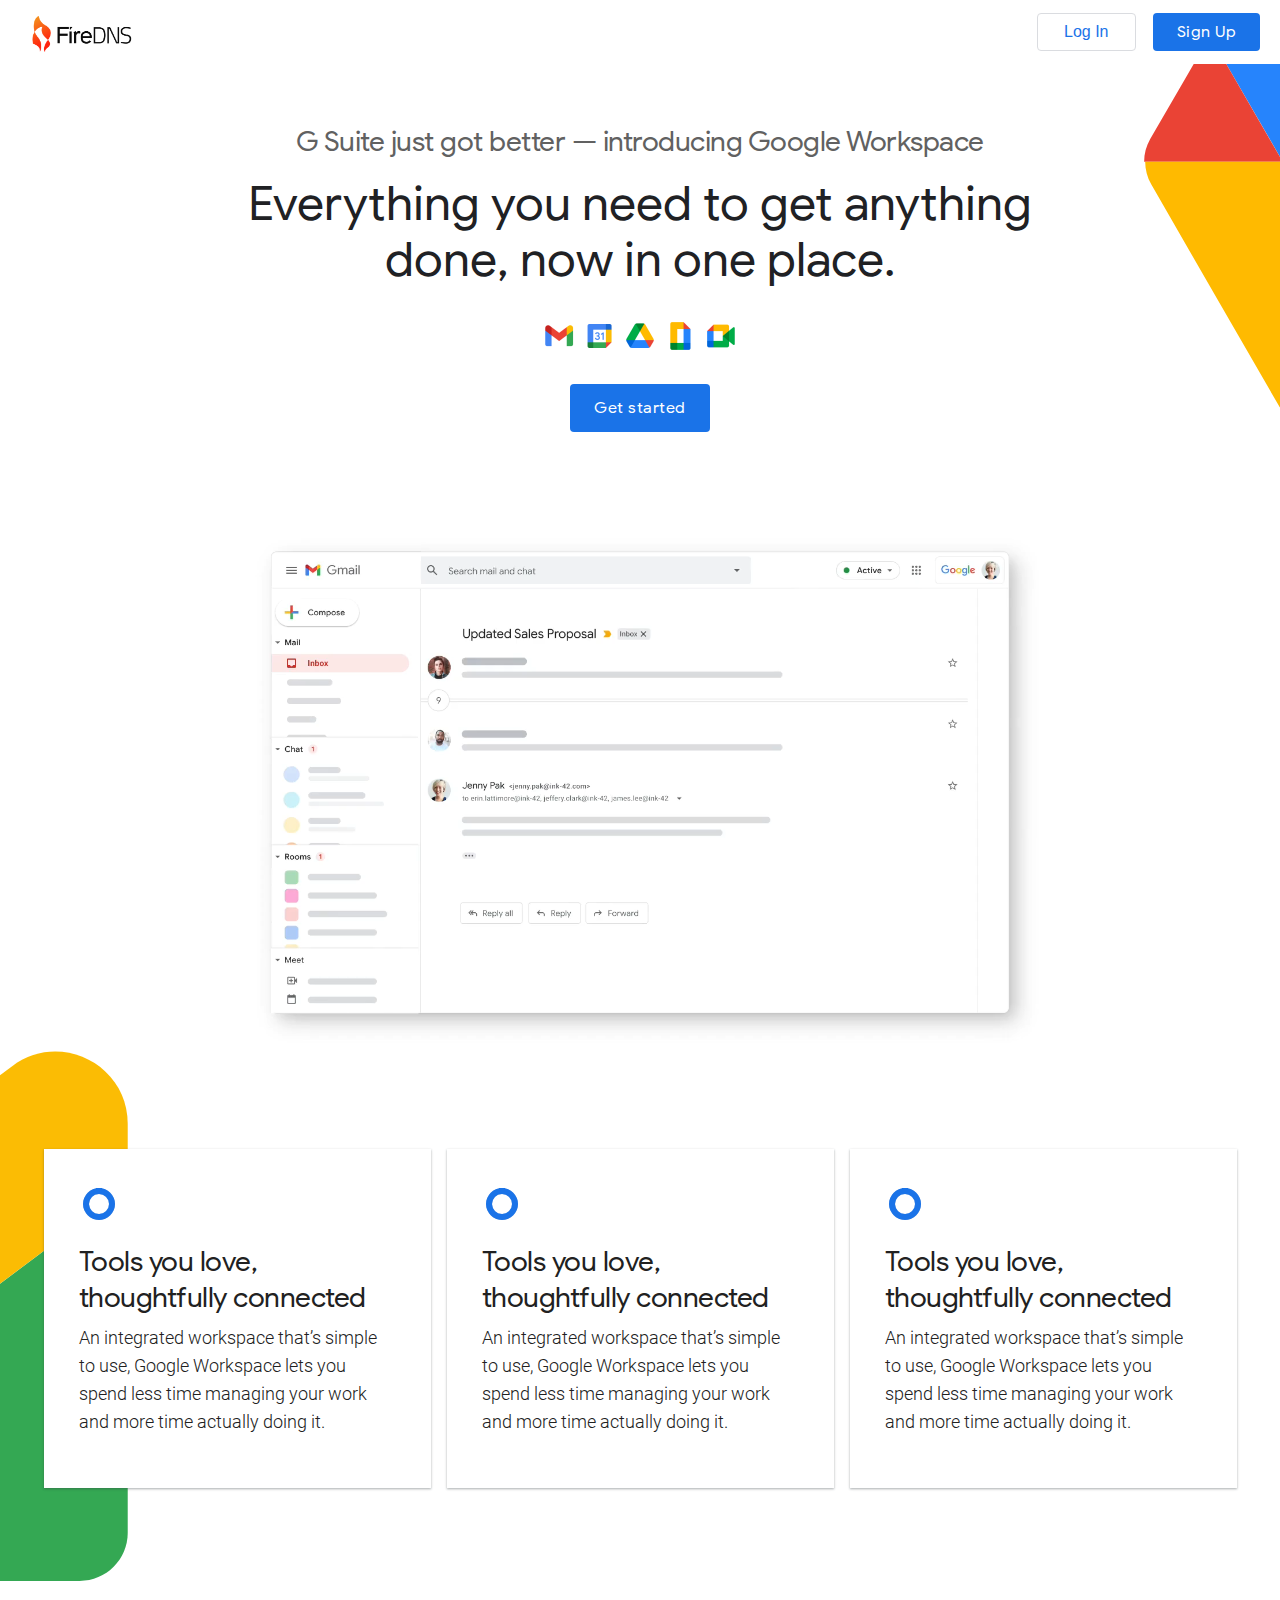
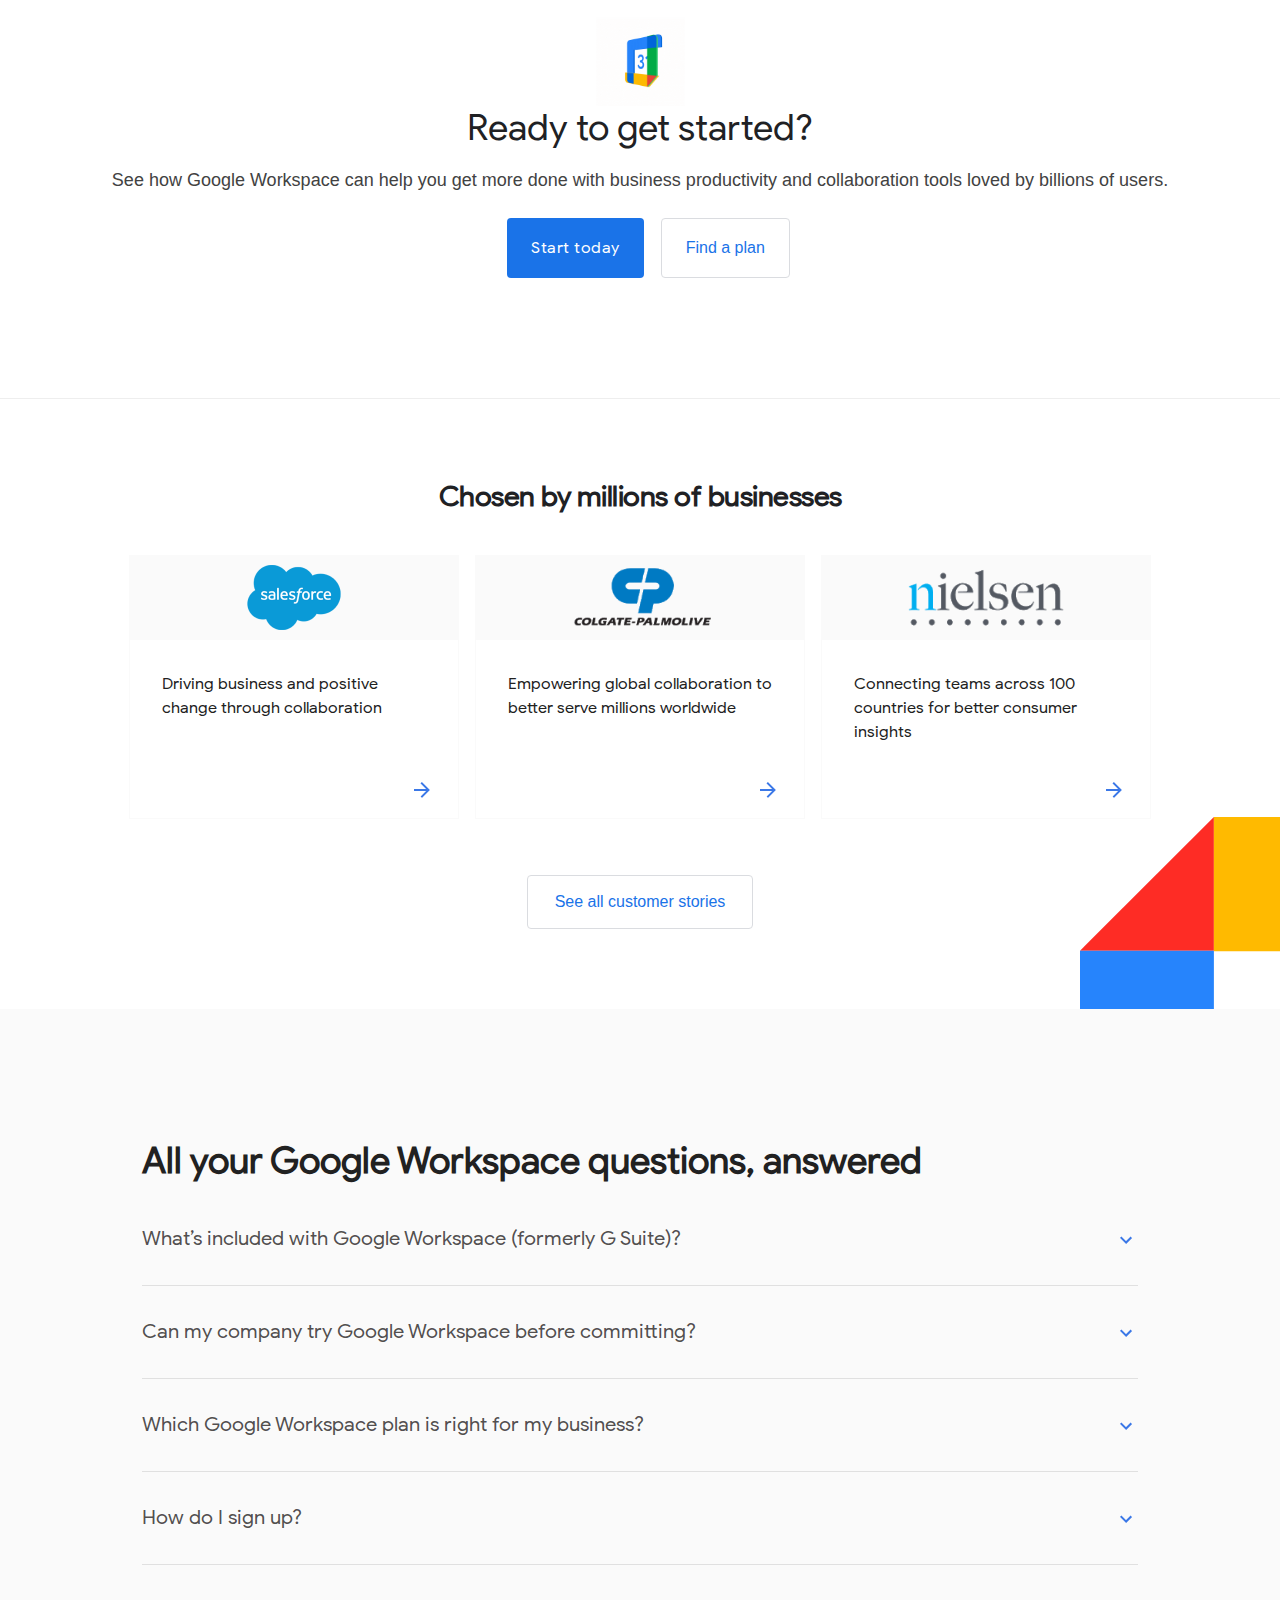
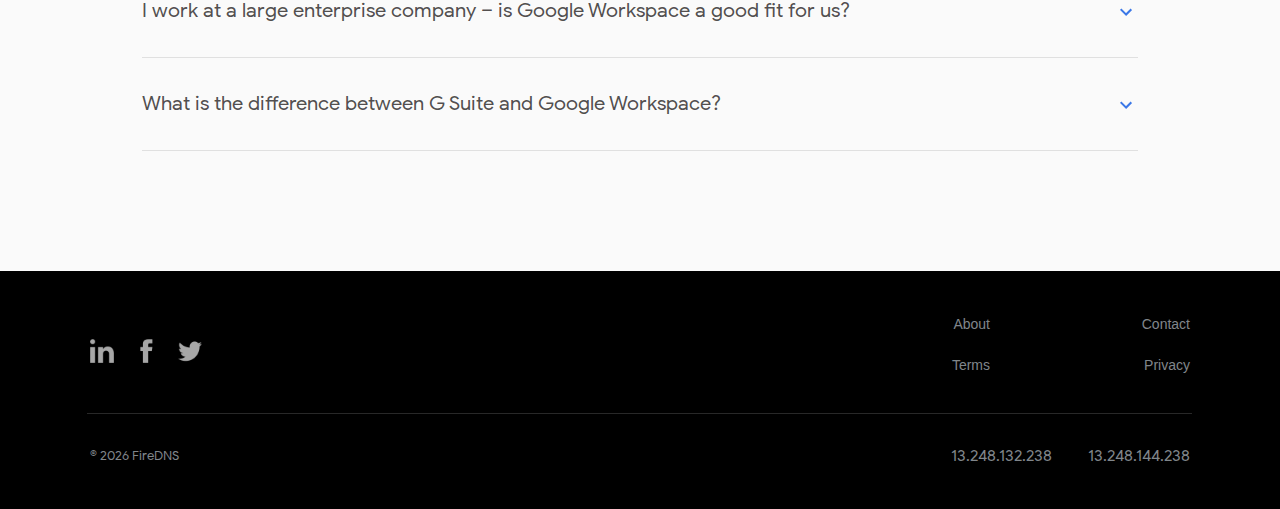
==== commit 52a3ee4b: "GoogleDuo" ====
--- a/index2.html
+++ b/index2.html
@@ -4,15 +4,15 @@
     <meta charset="UTF-8">
     <meta name="viewport" content="width=device-width, initial-scale=1.0">
     <title>FireDNS 2nd page</title>
-    <link rel="stylesheet" type="text/css" href="../css/index.css">
-    <link rel="icon" type="image/png" href="../img/FireDNS-logomark.png"/>
+    <link rel="stylesheet" type="text/css" href="index.css">
+    <link rel="icon" type="image/png" href="img/FireDNS-logomark.png"/>
 </head>
 <body>
     <div class="header">
         <div class="header-logo">
             <div class="h-c-header-logo">
                 <a href="#" class="h-c-header-logo-link">
-                    <img src="../img/FireDNS logo  Full Color_Black Only.png">
+                    <img src="img/FireDNS logo  Full Color_Black Only.png">
                 </a>
             </div>
         </div>
@@ -29,7 +29,7 @@
     <div class="g-team-home-intro">
         <h2 class="heading h-c-headline--two h-has-bottom-margin h-has-top-margin">G Suite just got better — introducing Google Workspace</h2>
         <h1 class="title h-c-headline h-c-headline--two h-has-bottom-margin">Everything you need to get anything done, now in one place.</h1>
-        <img src="../img/unnamed.png" class="image">
+        <img src="img/unnamed.png" class="image">
         <a href="#" class="cta button button--primary">Get started</a>
     </div>
     
@@ -37,7 +37,7 @@
         <div class="g-team-feature-list">
             <div class="video">
                 <video class="main-video" autoplay playsinline loop>
-                    <source src="../video/home-intro.mp4" type="video/mp4">
+                    <source src="video/home-intro.mp4" type="video/mp4">
                 </video>
             </div>
             <div class="items">
@@ -81,7 +81,7 @@
 
 
     <div class="g-team-home-get-started">
-        <img src="../img/unnamed.gif" class="logo" alt="logo">
+        <img src="img/unnamed.gif" class="logo" alt="logo">
         <h1 class="title h-c-headline h-c-headline--two h-has-bottom-margin">Ready to get started?</h1>
         <p class="subtitle">See how Google Workspace can help you get more done with business productivity and collaboration tools loved by billions of users.</p>
         <div class="_buttons">
@@ -96,34 +96,34 @@
             <a class="customer">
                 <div class="customer-top">
                     <picture class="icon">
-                        <img src="../img/unnamed (3).png">
+                        <img src="img/unnamed (3).png">
                     </picture>
                 </div>
                 <div class="customer-bottom">
                     <p class="description">Driving business and positive change through collaboration</p>
-                    <span class="material-icons-extended customer-cta"><img src="../img/arrow-right.png"></span>
+                    <span class="material-icons-extended customer-cta"><img src="img/arrow-right.png"></span>
                 </div>
             </a>
             <a class="customer">
                 <div class="customer-top">
                     <picture class="icon">
-                        <img src="../img/unnamed (2).png">
+                        <img src="img/unnamed (2).png">
                     </picture>
                 </div>
                 <div class="customer-bottom">
                     <p class="description">Empowering global collaboration to better serve millions worldwide</p>
-                    <span class="material-icons-extended customer-cta"><img src="../img/arrow-right.png"></span>
+                    <span class="material-icons-extended customer-cta"><img src="img/arrow-right.png"></span>
                 </div>
             </a>
             <a class="customer">
                 <div class="customer-top">
                     <picture class="icon">
-                        <img src="../img/unnamed (1).png">
+                        <img src="img/unnamed (1).png">
                     </picture>
                 </div>
                 <div class="customer-bottom">
                     <p class="description">Connecting teams across 100 countries for better consumer insights</p>
-                    <span class="material-icons-extended customer-cta"><img src="../img/arrow-right.png"></span>
+                    <span class="material-icons-extended customer-cta"><img src="img/arrow-right.png"></span>
                 </div>
             </a>
         </div>
@@ -135,12 +135,12 @@
                             <a href="#" class="customer">
                                 <div class="customer-top">
                                     <picture class="icon">
-                                        <img src="../img/unnamed (3).png">
+                                        <img src="img/unnamed (3).png">
                                     </picture>
                                 </div>
                                 <div class="customer-bottom">
                                     <p class="description">Driving business and positive change through collaboration</p>
-                                    <span class="material-icons-extended customer-cta"><img src="../img/arrow-right.png"></span>
+                                    <span class="material-icons-extended customer-cta"><img src="img/arrow-right.png"></span>
                                 </div>
                             </a>
                         </li>
@@ -198,7 +198,7 @@
                   <li class="glue-zippy glue-a-zippy--v-smooth-expand question ng-isolate-scope glue-c-zippy" data-g-action="faq Expand:What’s included with Google Workspace (formerly G Suite)?" data-g-event="Home: body" data-g-label="in-page interaction" id="zippy-1">
                     <div onclick="myFunction(event)" class="glue-zippy-btn heading ng-isolate-scope glue-c-zippy__btn" ng-click="gTeamHomeQuestionsCtrl.handleClickQuestion('1')" role="button" tabindex="0" aria-expanded="false" aria-controls="zippy-1-content">
                       <h4 class="question h-c-expansion-panels__button-header">What’s included with Google Workspace (formerly G Suite)?</h4>
-                      <i class="icon material-icons-extended ng-scope" ng-if="!gTeamHomeQuestionsCtrl.ifQuestionExpanded('1')"><img src="../img/chevron-down.png"></i>                      
+                      <i class="icon material-icons-extended ng-scope" ng-if="!gTeamHomeQuestionsCtrl.ifQuestionExpanded('1')"><img src="img/chevron-down.png"></i>                      
                     </div>
                     <div class="glue-zippy-content ng-isolate-scope glue-c-zippy__content" data-glue-zippy-content-set-aria-hidden="true"><div id="dropdown1" glue-collapse="zippyCtrl.collapsed" role="region" class="glue-c-zippy__collapse-region glue-collapse-collapsed" data-glue-collapse-set-aria-hidden="true" data-min-height="0" aria-expanded="false" aria-hidden="true" id="zippy-1-content" style="max-height:100%">  <div class="glue-c-zippy__content-container" ng-transclude="">
                       <div  class="answer col col-s-12 col-m-8 col-l-8 ng-scope">
@@ -214,7 +214,7 @@
                     <div onclick="myFunction('_second')" class="glue-zippy-btn heading ng-isolate-scope glue-c-zippy__btn" ng-click="gTeamHomeQuestionsCtrl.handleClickQuestion('2')" role="button" tabindex="0" aria-expanded="false" aria-controls="zippy-2-content">
                       <h4 class="question h-c-expansion-panels__button-header">
                         Can my company try Google Workspace before committing?</h4>
-                      <i class="icon material-icons-extended ng-scope" ng-if="!gTeamHomeQuestionsCtrl.ifQuestionExpanded('2')"><img src="../img/chevron-down.png"></i>
+                      <i class="icon material-icons-extended ng-scope" ng-if="!gTeamHomeQuestionsCtrl.ifQuestionExpanded('2')"><img src="img/chevron-down.png"></i>
                     </div>
                     <div class="glue-zippy-content ng-isolate-scope glue-c-zippy__content" data-glue-zippy-content-set-aria-hidden="true"><div id="dropdown2" glue-collapse="zippyCtrl.collapsed" role="region" class="glue-c-zippy__collapse-region glue-collapse-collapsed" data-glue-collapse-set-aria-hidden="true" data-min-height="0" aria-expanded="false" aria-hidden="true" id="zippy-2-content">  <div class="glue-c-zippy__content-container" ng-transclude="">
                       <div class="answer col col-s-12 col-m-8 col-l-8 ng-scope">
@@ -227,7 +227,7 @@
                   <li class="glue-zippy glue-a-zippy--v-smooth-expand question ng-isolate-scope glue-c-zippy" data-g-action="faq Expand:Which Google Workspace plan is right for my business?" data-g-event="Home: body" data-g-label="in-page interaction" id="zippy-3">
                     <div onclick="myFunction('_third')" class="glue-zippy-btn heading ng-isolate-scope glue-c-zippy__btn" ng-click="gTeamHomeQuestionsCtrl.handleClickQuestion('3')" role="button" tabindex="0" aria-expanded="false" aria-controls="zippy-3-content">
                       <h4 class="question h-c-expansion-panels__button-header">Which Google Workspace plan is right for my business?</h4>
-                      <i class="icon material-icons-extended ng-scope" ng-if="!gTeamHomeQuestionsCtrl.ifQuestionExpanded('3')"><img src="../img/chevron-down.png"></i>
+                      <i class="icon material-icons-extended ng-scope" ng-if="!gTeamHomeQuestionsCtrl.ifQuestionExpanded('3')"><img src="img/chevron-down.png"></i>
                     </div>
                     <div class="glue-zippy-content ng-isolate-scope glue-c-zippy__content" data-glue-zippy-content-set-aria-hidden="true"><div id="dropdown3" glue-collapse="zippyCtrl.collapsed" role="region" class="glue-c-zippy__collapse-region glue-collapse-collapsed" data-glue-collapse-set-aria-hidden="true" data-min-height="0" aria-expanded="false" aria-hidden="true" id="zippy-3-content">  <div class="glue-c-zippy__content-container" ng-transclude="">
                       <div class="answer col col-s-12 col-m-8 col-l-8 ng-scope">
@@ -240,7 +240,7 @@
                   <li class="glue-zippy glue-a-zippy--v-smooth-expand question ng-isolate-scope glue-c-zippy" data-g-action="faq Expand:How do I sign up?" data-g-event="Home: body" data-g-label="in-page interaction" id="zippy-4">
                     <div onclick="myFunction('_forth')" class="glue-zippy-btn heading ng-isolate-scope glue-c-zippy__btn" ng-click="gTeamHomeQuestionsCtrl.handleClickQuestion('4')" role="button" tabindex="0" aria-expanded="false" aria-controls="zippy-4-content">
                       <h4 class="question h-c-expansion-panels__button-header">How do I sign up?</h4>
-                      <i class="icon material-icons-extended ng-scope" ng-if="!gTeamHomeQuestionsCtrl.ifQuestionExpanded('4')"><img src="../img/chevron-down.png"></i>
+                      <i class="icon material-icons-extended ng-scope" ng-if="!gTeamHomeQuestionsCtrl.ifQuestionExpanded('4')"><img src="img/chevron-down.png"></i>
                     </div>
                     <div class="glue-zippy-content ng-isolate-scope glue-c-zippy__content" data-glue-zippy-content-set-aria-hidden="true"><div id="dropdown4" glue-collapse="zippyCtrl.collapsed" role="region" class="glue-c-zippy__collapse-region glue-collapse-collapsed" data-glue-collapse-set-aria-hidden="true" data-min-height="0" aria-expanded="false" aria-hidden="true" id="zippy-4-content">  <div class="glue-c-zippy__content-container" ng-transclude="">
                       <div class="answer col col-s-12 col-m-8 col-l-8 ng-scope">
@@ -253,7 +253,7 @@
                   <li class="glue-zippy glue-a-zippy--v-smooth-expand question ng-isolate-scope glue-c-zippy" data-g-action="faq Expand:I work at a large enterprise company – is Google Workspace a good fit for us?" data-g-event="Home: body" data-g-label="in-page interaction" id="zippy-5">
                     <div onclick="myFunction('_fifth')" class="glue-zippy-btn heading ng-isolate-scope glue-c-zippy__btn" ng-click="gTeamHomeQuestionsCtrl.handleClickQuestion('5')" role="button" tabindex="0" aria-expanded="false" aria-controls="zippy-5-content">
                       <h4 class="question h-c-expansion-panels__button-header">I work at a large enterprise company – is Google Workspace a good fit for us?</h4>
-                      <i class="icon material-icons-extended ng-scope" ng-if="!gTeamHomeQuestionsCtrl.ifQuestionExpanded('5')"><img src="../img/chevron-down.png"></i>
+                      <i class="icon material-icons-extended ng-scope" ng-if="!gTeamHomeQuestionsCtrl.ifQuestionExpanded('5')"><img src="img/chevron-down.png"></i>
                     </div>
                     <div class="glue-zippy-content ng-isolate-scope glue-c-zippy__content" data-glue-zippy-content-set-aria-hidden="true"><div id="dropdown5" glue-collapse="zippyCtrl.collapsed" role="region" class="glue-c-zippy__collapse-region glue-collapse-collapsed" data-glue-collapse-set-aria-hidden="true" data-min-height="0" aria-expanded="false" aria-hidden="true" id="zippy-5-content">  <div class="glue-c-zippy__content-container" ng-transclude="">
                       <div class="answer col col-s-12 col-m-8 col-l-8 ng-scope">
@@ -266,7 +266,7 @@
                   <li class="glue-zippy glue-a-zippy--v-smooth-expand question ng-isolate-scope glue-c-zippy" data-g-action="faq Expand:What is the difference between G Suite and Google Workspace?" data-g-event="Home: body" data-g-label="in-page interaction" id="zippy-6">
                     <div onclick="myFunction('_sixth')"class="glue-zippy-btn heading ng-isolate-scope glue-c-zippy__btn" ng-click="gTeamHomeQuestionsCtrl.handleClickQuestion('6')" role="button" tabindex="0" aria-expanded="false" aria-controls="zippy-6-content">
                       <h4 class="question h-c-expansion-panels__button-header">What is the difference between G Suite and Google Workspace?</h4>
-                      <i class="icon material-icons-extended ng-scope" ng-if="!gTeamHomeQuestionsCtrl.ifQuestionExpanded('6')"><img src="../img/chevron-down.png"></i>                      
+                      <i class="icon material-icons-extended ng-scope" ng-if="!gTeamHomeQuestionsCtrl.ifQuestionExpanded('6')"><img src="img/chevron-down.png"></i>                      
                     </div>
                     <div class="glue-zippy-content ng-isolate-scope glue-c-zippy__content" data-glue-zippy-content-set-aria-hidden="true"><div id="dropdown6"glue-collapse="zippyCtrl.collapsed" role="region" class="glue-c-zippy__collapse-region glue-collapse-collapsed" data-glue-collapse-set-aria-hidden="true" data-min-height="0" aria-expanded="false" aria-hidden="true" id="zippy-6-content">  <div class="glue-c-zippy__content-container" ng-transclude="">
                       <div class="answer col col-s-12 col-m-8 col-l-8 ng-scope">
@@ -288,9 +288,9 @@
         <div class="footer-container">
             <div class="footer-nav footer-nav_social">
                 <ul class="footer-nav_link-list">
-                    <li class="footer-nav_link-item"><a href="https://www.linkedin.com/company/firedns/"><img src="../img/linkedin1.png"></a></li>
-                    <li class="footer-nav_link-item"><a href="https://www.facebook.com/firedns/"><img src="../img/facebook1.png"></a></li>
-                    <li class="footer-nav_link-item"><a href="https://jobs.webathand.net/projects/firedns/"><img src="../img/twitter1.png"></a></li>                    </ul>
+                    <li class="footer-nav_link-item"><a href="https://www.linkedin.com/company/firedns/"><img src="img/linkedin1.png"></a></li>
+                    <li class="footer-nav_link-item"><a href="https://www.facebook.com/firedns/"><img src="img/facebook1.png"></a></li>
+                    <li class="footer-nav_link-item"><a href="https://jobs.webathand.net/projects/firedns/"><img src="img/twitter1.png"></a></li>                    </ul>
             </div>
 
 
--- a/index.css
+++ b/index.css
@@ -0,0 +1,2411 @@
+body{
+    margin: 0;
+    background-color: #fff;
+    color: #202124;
+    font-family: 'normal';
+    font-size: 16px;
+    line-height: 1.5;
+    margin: 0;
+    padding: 0;
+}
+@font-face{
+    font-family: 'normal';
+    src:url(fonts/font1.woff2);
+}
+@font-face{
+    font-family: 'normal2';
+    src:url(fonts/font2.woff2);
+}
+.header{
+    align-items: center;
+    background: #fff;
+    box-sizing: border-box;
+    display: flex;
+    justify-content: space-between;
+    padding: 6px 9px 6px 15px;
+    position: sticky;
+    top: 0;
+    z-index: 9;
+}
+@media screen and (min-width: 718px){
+    .header {
+        height: 64px !important;
+        padding: 20px;
+    }
+}
+.h-c-header-logo{
+    display: table;
+    float: left;
+    height: 100%;
+    padding: 4px 0
+}
+.h-c-header-logo-link{
+    display: table-cell;
+    padding-top: 4px;
+    vertical-align: middle;
+}
+blockquote, dd, div, dl, dt, form, h1, h2, h3, h4, h5, h6, li, ol, p, pre, td, th, ul {
+    margin: 0;
+    padding: 0;
+    list-style: none;
+}
+a:visited {
+    color: #1a73e8;
+}
+
+a img {
+    border: 0;
+}
+img, video {
+    max-width: 100%;
+}
+img {
+    display: inline-block;
+    height: auto;
+    max-width: 100%;
+    vertical-align: middle;
+}
+.header-logo img {
+    height: 52px;
+    width: 123px;
+}
+.header-right .button{
+    height: 100%;
+    padding-bottom: 12px;
+    padding-top: 12px;
+}
+.button{
+    align-items: center;
+    font-family: 'normal';
+    appearance: none;
+    background-color: #1a73e8;
+    border-radius: 4px;
+    color: #fff !important;
+    display: inline-flex;
+    font-size: 16px;
+    font-weight: 500;
+    justify-content: center;
+    letter-spacing: .5px;
+    line-height: .9;
+    padding: 17px 24px;
+    text-decoration: none;
+    text-rendering: optimizeLegibility;
+    transition: background-color .2s, box-shadow .2s, color .2s;
+}
+body:not(.--isIOS):not(.--isAndroid) .button--web-only {
+    display: inline-flex !important;
+}
+body:not(.--isIOS):not(.--isAndroid) .button--web-only:hover {
+    background-color: #174ea6;
+    color: white;
+}
+
+
+.body{
+    background-color: #fff;
+    margin: 0 auto;
+    position: relative;
+    overflow: hidden;
+}
+.hero {
+    background-color: #f1f3f4;
+    margin-bottom: 70px;
+    overflow-x: hidden;
+    text-align: center;
+}
+.hero-no_device.hero {
+    padding: 134px 0 93px;
+}
+.hero-content {
+    display: grid;
+    grid-gap: 0px;
+    margin: 0 auto;
+    max-width: 1100px;
+}
+@media screen and (min-width: 1024px){
+    .hero-content {
+        grid-template-columns: 1fr 1fr;
+    }
+}
+.hero-no_device.hero-content {
+    margin: 0 auto;
+}
+@media screen and (min-width: 1024px){
+    .hero-no_device.hero-content {
+        max-width: 1296px;
+        grid-column-gap: 64px;
+        grid-template-columns: repeat(12, minmax(5px, 1fr));
+    }
+}
+
+
+.hero-content_main {
+    padding: 0 11px;
+    font-family: 'normal';
+}
+@media screen and (max-width: 1023px){
+    .hero-content_main {
+        order: 1;
+        padding: 32px 11px 30px;
+    }
+}
+.hero-no_device .hero-content_main {
+    order: 2;
+    padding: 0 40px;
+}
+
+@media screen and (min-width: 1024px){
+    .hero-no_device .hero-content_main {
+        grid-column: 2 / span 5;
+        padding: 0;
+        order: 1;
+    }
+}
+
+.hero-img {
+    line-height: 0;
+    position: relative;
+}
+@media screen and (max-width: 1023px){
+    .hero-img {
+        padding: 5%;
+    }
+}
+.hero-no_device.hero-img {
+    order: 1;
+}
+@media screen and (min-width: 480px){
+    .hero-no_device.hero-img {
+        padding: 0 90px 50px;
+    }
+}
+@media screen and (min-width: 1024px){
+    .hero-no_device.hero-img{
+        grid-column: 7 / span 5;
+        order: 2;
+        padding: 0;
+        margin: auto;
+    }
+}
+
+.hero-img img {
+    max-width: 100%;
+}
+@media screen and (min-width: 1024px){
+    .hero-img img {
+        left: 80%;
+        max-width: 800px;
+        position: absolute;
+        top: 50%;
+        transform: translate(-50%, -50%);
+    }
+}
+@media screen and (min-width: 1024px){
+    .hero-no_device.hero-img img {
+        left: auto;
+        max-width: 107.5%;
+        position: unset;
+        right: 7.5%;
+        top: auto;
+        transform: translate(0, 0);
+    }
+}
+
+
+@media screen and (min-width: 1024px){
+    h1 {
+        font-size: 44px;
+        line-height: 52px;
+    }
+}
+
+
+
+
+.hero-content_title {
+    font-size: 44px;
+    line-height: 1.2;
+    margin-bottom: 20px;
+    font-weight: 500;
+    margin-left: auto;
+    margin-right: auto;
+}
+@media screen and (min-width: 1024px){
+    .hero-content_title {
+        font-size: 44px;
+        line-height: 52px;
+    }
+}
+@media screen and (min-width: 1024px){
+    .hero-content_title {
+        max-width: 370px;
+    }
+}
+.hero-no_device .hero-content_title {
+    margin-bottom: 20px;
+    max-width: 400px;
+}
+@media screen and (min-width: 1024px){
+    .hero-no_device .hero-content_title {
+        text-align: left;
+        max-width: unset;
+    }
+}
+
+
+
+
+
+
+
+
+.hero-content_body {
+    font-family: 'normal';
+    font-weight: 300;
+    max-width: 510px;
+    font-size: 15px;
+    margin: 0 auto;
+    padding: 0 2.5%;
+}
+@media screen and (min-width: 1024px){
+    .hero-content_body {
+        padding: 0;
+    }
+}
+@media screen and (min-width: 480px){
+    .hero-no_device .hero-content_body {
+        padding: 0 5px;
+    }
+}
+@media screen and (min-width: 718px){
+    .hero-no_device .hero-content_body {
+        padding: 0;
+    }
+}
+@media screen and (min-width: 1024px){
+    .hero-no_device .hero-content_body {
+        text-align: left;
+    }
+}
+
+
+
+.hero-content_button {
+    margin: 8px 0;
+}
+.hero-no_device .hero-content_button {
+    margin: 30px 0 11px;
+}
+
+@media screen and (min-width: 1024px){
+    .hero-no_device .hero-content_button {
+        text-align: left;
+    }
+}
+
+
+sup {
+    top: -.5em;
+}
+sup {
+    font-family: "Google Sans","Roboto",Arial,sans-serif;
+    font-size: 60%;
+    font-weight: 300;
+    top: -.8em;
+}
+
+.features {
+    overflow-x: hidden;
+    text-align: center;
+}
+@media screen and (min-width: 1024px){
+    .features {
+        margin: 70px 0;
+    }
+}
+@media screen and (max-width: 1023px){
+    .features {
+        margin: 70px 0;
+        padding: 0 10%;
+    }
+}
+
+
+
+
+
+
+
+
+h2 {
+    font-weight: 300;
+    font-size: 32px;
+    line-height: 40px;
+}
+@media screen and (min-width: 718px){
+    h2 {
+        font-size: 44px;
+        line-height: 52px;
+    }
+}
+.features-title {
+    font-weight: 300;
+    font-size: 32px;
+    line-height: 40px;
+    font-family: 'normal';
+    margin-bottom: 40px;
+}
+@media screen and (min-width: 718px){
+    .features-title {
+        font-size: 44px;
+        line-height: 52px;
+    }
+}
+@media screen and (max-width: 1023px){
+    .features-title {
+        margin-bottom: 30px;
+        margin-left: auto;
+        margin-right: auto;
+    }
+}
+
+
+.features-container {
+    display: grid;
+    grid-gap: 10px 0;
+    margin: 0 auto;
+}
+@media screen and (min-width: 1024px){
+    .features-container {
+        max-width: 1296px;
+        grid-column-gap: 64px;
+        grid-template-columns: repeat(12, minmax(5px, 1fr));
+    }
+}
+
+
+.features-container .feature {
+    display: grid;
+    margin: 20px auto;
+}
+@media (min-width: 1024px){
+    .features-container .feature {
+        grid-gap: 32px;
+        grid-template-columns: 1fr 8fr;
+    }
+}
+@media screen and (min-width: 1024px){
+    .features-container .feature:nth-of-type(odd) {
+        grid-column: 2 / span 5;
+    }
+}
+@media screen and (min-width: 1024px){
+    .features-container .feature:nth-of-type(even) {
+        grid-column: 7 / span 5;
+    }
+}
+@media screen and (max-width: 1023px){
+    .features-container .feature {
+        grid-gap: 10px 0;
+    }
+}
+
+.features-container .feature-icon {
+    margin: 0 auto auto;
+}
+.features-container .feature-icon img {
+    height: 40px;
+}
+@media screen and (min-width: 1024px){
+    .features-container .feature-icon img {
+        height: 32px;
+    }
+}
+
+.features-container .feature-content {
+    text-align: left;
+}
+@media screen and (max-width: 1023px){
+    .features-container .feature-content {
+        text-align: center;
+    }
+}
+
+
+.features-container .feature-title {
+    font-weight: 300;
+    font-size: 18px;
+    line-height: 26px;
+}
+@media screen and (min-width: 718px){
+    .features-container .feature-title {
+        line-height: 1.36364;
+        font-size: 22px;
+    }
+}
+@media  screen and (min-width: 718px){
+    .features-container .feature-title {
+        margin-bottom: 10px;
+    }
+}
+.features-cta {
+    margin: 40px auto 20px;
+}
+
+
+
+
+.features-ontainer .feature-description {
+    font-size: 14px;
+    letter-spacing: .25px;
+    line-height: 1.71429;
+    font-weight: 300;
+}
+@media screen and (min-width: 718px){
+    .features-container .feature-description {
+        font-weight: 300;
+        line-height: 1.625;
+        font-size: 16px;
+    }
+}
+
+
+
+
+
+
+
+.section {
+    align-items: center;
+    box-sizing: border-box;
+    display: grid;
+    grid-gap: 10px;
+    margin: 0 auto 92px;
+    max-width: 1100px;
+    overflow-x: visible;
+    text-align: center;
+}
+@media screen and (min-width: 1024px){
+    .section{
+        margin: 0 auto 120px;
+        grid-gap: 0 64px;
+        grid-template-columns: 1fr 1fr;
+        text-align: left;
+    }
+}
+
+.section-content_mobile {
+    grid-column: auto;
+    padding: 0 10%;
+}
+@media screen and (min-width: 1024px){
+    .section-content_mobile {
+        grid-column: 1 / span 2;
+    }
+}
+
+
+
+
+
+
+
+@media screen and (min-width: 1024px){
+    .mobile-only {
+        display: none !important;
+    }
+}
+.section-content_title {
+    font-weight: 300;
+    font-size: 32px;
+    line-height: 40px;
+    margin: 0 auto 16px;
+}
+@media screen and (max-width: 1023px){
+    .desktop-only {
+        display: none !important;
+    }
+}
+@media screen and (min-width: 718px){
+    .section-content_title {
+        font-size: 44px;
+        line-height: 52px;
+    }
+}
+@media screen and (min-width: 1024px){
+    .section-content_title {
+        max-width: 100%;
+        margin-bottom: 16px;
+    }
+}
+
+
+.section-img{
+    line-height: 0;
+    text-align: center;
+    position: relative;
+}
+@media screen and (min-width: 1024px){
+    .section-reversed .section-img{
+        order: 2;
+    }
+}
+
+
+
+
+
+.section-img img, .section-img video {
+    width: 260px;
+    max-width: 100%;
+    margin: 0 auto;
+}
+.section-img_hub img {
+    left: 18%;
+    margin-bottom: 10px;
+    max-height: 50vw;
+    max-width: 200%;
+    position: relative;
+    object-fit: contain;
+    width: auto;
+}
+
+@media screen and (min-width: 1024px){
+    .section-img_hub img {
+        max-width: 200%;
+        transform: scale(1);
+        width: 1221px;
+    }
+}
+
+@media screen and (min-width: 1440px){
+    .section-img_hub img {
+        max-width: 168%;
+    }
+}
+
+
+@media screen and (min-width: 1024px){
+    .section-reversed .section-content {
+        order: 1;
+    }
+}
+@media screen and (max-width: 718px){
+    .section-content {
+        padding: 0 10%;
+    }
+}
+
+
+
+.section-content_body{
+    font-size: 14px;
+    letter-spacing: .25px;
+    line-height: 1.71429;
+    font-weight: 300;
+    margin: 0 auto;
+}
+@media screen and (min-width: 718px){
+    .section-content_body {
+        font-weight: 300;
+        line-height: 1.625;
+        font-size: 16px;
+    }
+}
+@media screen and (min-width: 1024px){
+    .section-content_body {
+        max-width: 100%;
+    }
+}
+
+.section-content_body a{
+    text-decoration: none;
+    color: #1a73e8;
+}
+.section-img_large_v2 img, .section-img_large_v2 video {
+    width: 505px;
+    max-width: 100%;
+}
+
+
+
+.section-img_screen_v2 {
+    background: transparent;
+    position: relative;
+    z-index: 1;
+}
+.section-img_v2 img, .section-img_v2 video {
+    width: 184px;
+    max-width: 100%;
+    margin: 0 auto;
+}
+.section-img_vid_v2 {
+    border-radius: 10px;
+    box-sizing: border-box;
+    left: 0;
+    padding: 0 6px;
+    position: absolute;
+    right: 0;
+    top: 50%;
+    transform: translateY(-50%);
+    z-index: 0;
+}
+.section-img_vid_v2-wide{
+    padding: 0 4px;
+}
+
+.section-img_no_frame{
+    border-radius: 10px;
+    box-sizing: border-box;
+    left: 0;
+    padding: 0 2px;
+    position: absolute;
+    right: 0;
+    top: 50%;
+    transform: translateY(-50%);
+    z-index: 0;
+}
+
+
+
+.section-moment {
+    padding: 0;
+}
+@media screen and (min-width: 480px){
+    .section-moment {
+        padding: 0 10%;
+    }
+}
+.section-moment .section-img_v2 {
+    height: 375px;
+}
+.section-moment .section-img_v2 video {
+    width: 315px;
+}
+
+.section-moment .section-content_mobile {
+    padding: 0 20%;
+}
+@media screen and (min-width: 480px){
+    .section-moment .section-content_mobile{
+        padding: 0 10%;
+    }
+}
+
+
+.section-content_body a{
+    text-decoration:underline;
+}
+.section-content_body a:hover{
+    opacity: 0.75;
+}
+
+
+
+
+.chapter {
+    text-align: center;
+    margin-top: -16px;
+}
+.chapter-content--logo img {
+    width: 80px;
+}
+.chapter-content_title {
+    font-size: 40px;
+    line-height: 52px;
+    margin: 12px 0 16px 0;
+}
+.chapter-content_description{
+    line-height: 28px;
+    color: #5F6368;
+    font-size: 16px;
+    margin-bottom: 28px;
+}
+@media screen and (max-width: 718px){
+    .chapter-content_description{
+        margin: 0 10%;
+    }
+}
+
+.chapter-content_buttons {
+    display: flex;
+    justify-content: center;
+    align-items: center;
+    margin: 28px auto 92px;
+    flex-direction: column;
+}
+@media screen and (min-width: 480px){
+    .chapter-content_buttons {
+        flex-direction: row;
+    }
+}
+.chapter-content_button {
+    margin: 0 16px;
+    border: 1px solid #dadce0;
+    text-decoration: none;
+    border-radius: 4px;
+    padding: 6px 26px;
+    margin-right: 13px;
+    background-color: #f1f3f4;    
+}
+.chapter-content_button span{
+    color: #000;
+}
+.chapter-content_button img {
+    max-width: 175px;
+}
+
+.separator{
+    border: solid #c9c2c2;
+    border-width: 1px 0 0;
+    clear: both;
+    height: 0;
+    margin-bottom: 19px;
+    margin-top: 20px;
+    margin: 0 auto;
+    width: calc(100% - 13%);
+}
+
+.line-margin_buttom{
+    margin-bottom: 92px;
+}
+@media screen and (min-width: 1024px){
+    .line-margin_buttom{
+        margin-bottom: 60px;
+    }
+}
+
+.line-margin_top{
+    margin-top: 92px;
+}
+@media screen and (min-width: 1024px){
+    .line-margin_top{
+        margin-top: 45px;
+    }
+}
+
+
+.h2-buttom{
+    margin-bottom: 48px;
+}
+@media screen and (min-width: 1024px){
+    .h2-buttom{
+        margin-bottom: 60px;
+    }
+}
+.get-started h2{
+    text-align: center;
+}
+
+.glue-mod-spacer-2-top{
+    margin-top: 16px;
+}
+@media screen and (min-width: 1440px){
+    .glue-mod-spacer-2-top {
+        margin-left: 47px;
+    }
+}
+
+
+.glue-tile-set {
+    display: flex;
+    flex-wrap: wrap;
+    list-style: none;
+    margin: 0 -12px;
+}
+@media screen and (min-width: 600px){
+    .glue-tile-set {
+        margin: 0 -12px;
+    }
+}
+@media screen and (min-width: 1024px){
+    .glue-tile-set {
+        margin: 0 -16px;
+    }
+}
+.glue-tile-set{
+    display: flex;
+    flex-wrap: wrap;
+    list-style: none;
+    margin: 0 -12px;
+}
+
+@media screen and (min-width: 600px){
+    .glue-tile-set {
+        margin: 0 -12px;
+    }
+}
+@media screen and (min-width: 1024px){
+    .glue-tile-set{
+        margin: 0 -16px;
+    }
+}
+.get-started .glue-tile-set{
+    padding-left: 0;
+}
+@media screen and (max-width: 600px){
+    .get-started .glue-tile-set{
+        padding: 0 70px;
+    }
+}
+.get-started{
+    margin: 0 auto 70px;
+    max-width: 1200px;
+}
+@media screen and (min-width: 1440px){
+    .get-started .glue-tile-set{
+        padding-left: 70px;
+    }
+}
+@media screen and (min-width: 1440px){
+    .get-started{
+        max-width: 1296px;
+    }
+}
+
+
+
+
+
+
+
+.glue-tile, .glue-tile__container {
+    background: #fff;
+    border-radius: 0;
+    display: block;
+    min-height: 380px;
+    position: relative;
+}
+@media screen and (min-width: 1024px){
+    .glue-tile, .glue-tile__container{
+        min-height: 430px;
+        width: 300px;
+    }
+}
+
+.glue-tile, .glue-tile__container{
+    background: #fff;
+    border-radius: 0;
+    display: block;
+    min-height: 380px;
+    position: relative;
+}
+@media screen and (min-width: 1024px){
+    .glue-tile, .glue-tile_container {
+        min-height: 430px;
+        width: 300px;
+    }
+}
+   
+.glue-tile.glue-tile--border, .glue-tile__container {
+    border: 1px solid rgb(201, 194, 194);
+    border-radius: 0;
+}
+
+.glue-tile__container {
+    display: flex;
+}
+.glue-tile-set>div, .glue-tile-set>li {
+    flex: 0 0 270px;
+    float: left;
+    margin: 0 12px 24px;
+    overflow: hidden;
+    width: 270px;
+}
+@media screen and (min-width: 1024px){
+    .glue-tile-set>div, .glue-tile-set>li {
+        flex: 0 0 300px;
+        margin: 0 16px 32px;
+        width: 300px;
+    }
+}
+
+.glue-tile-set>div, .glue-tile-set>li {
+    flex: 0 0 270px;
+    float: left;
+    margin: 0 12px 24px;
+    overflow: hidden;
+    width: 270px;
+}
+@media screen and (min-width: 1024px){
+    .glue-tile-set>div, .glue-tile-set>li {
+        flex: 0 0 300px;
+        margin: 0 16px 32px;
+        width: 300px;
+    }
+}
+
+.glue-tile--small-height.glue-tile__container, .glue-tile.glue-tile--small-height {
+    min-height: 340px;
+    text-decoration: none;
+}
+@media screen and (min-width: 1024px){
+    .glue-tile--small-height.glue-tile__container, .glue-tile.glue-tile--small-height {
+        min-height: 380px;
+    }
+}
+
+
+@media screen and (min-width: 1024px){
+    .glue-tile--small-height.glue-tile__container, .glue-tile.glue-tile--small-height {
+        min-height: 380px;
+    }
+}
+.glue-tile--small-height.glue-tile__container, .glue-tile.glue-tile--small-height{
+    min-height: 340px;
+    text-decoration: none;
+}
+.glue-tile__container.glue-tile--small-height {
+    height: 100%;
+    min-height: 170px;
+}
+.glue-tile--small-height.glue-tile__container, .glue-tile.glue-tile--small-height{
+    min-height: 340px;
+    text-decoration: none;
+}
+.glue-tile__container.glue-tile--small-height{
+    height: 100%;
+    min-height: 170px;
+}
+.get-started .glue-tile--small-height {
+    border-radius: 5px;
+    flex: 1 0 283px;
+    height: 395px;
+}
+
+
+@media screen and (min-width: 1024px){
+    .get-started .glue-tile--small-height {
+        flex: 1 0 268px;
+    }
+}
+@media screen and (min-width: 1440px){
+    .get-started .glue-tile--small-height{
+        flex: 0 0 364px;
+    }
+}
+
+
+
+
+@media screen and (max-width: 640px){
+    .get-started .glue-tile-set {
+        padding-left: 20px;
+        padding-right: 20px;
+    }
+}
+
+@media screen and (min-width: 640px){
+    .get-started .glue-tile-set {
+        padding-left: 20px;
+        padding-right: 20px;
+    }
+}
+
+
+
+
+
+
+
+
+.glue-tile .glue-tile__header, .glue-tile__container .glue-tile__header {
+    min-height: 153px;
+    position: relative;
+}
+
+@media screen and (min-width: 1024px){
+    .glue-tile .glue-tile__header, .glue-tile__container .glue-tile__header {
+        min-height: 170px;
+    }
+}
+.glue-tile .glue-tile__header--icon, .glue-tile__container .glue-tile__header--icon {
+    min-height: 116px;
+    overflow: hidden;
+    padding: 24px;
+}
+@media screen and (min-width: 1024px){
+    .glue-tile .glue-tile__header--icon, .glue-tile__container .glue-tile__header--icon {
+        min-height: 118px;
+    }
+}
+.glue-tile .glue-tile__header, .glue-tile__container .glue-tile__header {
+    min-height: 153px;
+    position: relative;
+}
+@media screen and (min-width: 1024px){
+    .glue-tile .glue-tile__header, .glue-tile__container .glue-tile__header {
+        min-height: 170px;
+    }
+}
+.glue-tile .glue-tile__header--icon, .glue-tile__container .glue-tile__header--icon {
+    min-height: 116px;
+    overflow: hidden;
+    padding: 24px;
+}
+@media screen and (min-width: 1024px){
+    .glue-tile .glue-tile__header--icon, .glue-tile__container .glue-tile__header--icon {
+        min-height: 118px;
+    }
+}
+.get-started .glue-tile__header--icon {
+    min-height: 60px;
+    padding: 38px 0 0 32px;
+}
+
+
+.glue-tile .glue-tile__header--icon .glue-tile__icon, .glue-tile__container .glue-tile__header--icon .glue-tile__icon {
+    height: 48px;
+}
+.glue-tile .glue-tile__header--icon .glue-tile__icon, .glue-tile__container .glue-tile__header--icon .glue-tile__icon {
+    height: 48px;
+}
+.get-started .glue-tile-set .glue-tile__icon {
+    height: 25px;
+}
+
+
+
+
+
+
+.glue-tile .glue-tile__body, .glue-tile__container .glue-tile__body {
+    padding: 0 31px;
+}
+.glue-tile .glue-tile__body, .glue-tile__container .glue-tile__body {
+    padding: 0 31px;
+}
+.get__started .glue-tile__body {
+    padding-left: 32px;
+}
+
+
+
+.glue-mod-font-weight-medium {
+    font-weight: 500;
+}
+
+
+
+
+
+
+
+
+
+.glue-mod-font-weight-regular {
+    font-weight: 400;
+}
+
+.glue-tile .glue-tile__description, .glue-tile__container .glue-tile__description {
+    color: #5f6368;
+    margin: 8px 0 68px;
+}
+.glue-tile .glue-tile__description, .glue-tile__container .glue-tile__description {
+    color: #5f6368;
+    margin: 8px 0 68px;
+}
+.get-started .glue-tile__description {
+    font-family: 'normal';
+    margin-bottom: 30px;
+}
+
+
+
+.glue-tile .glue-tile__links, .glue-tile__container .glue-tile__links {
+    bottom: 8px;
+    display: flex;
+    list-style-type: none;
+    margin: 0 0 0 -12px;
+    position: absolute;
+    width: calc(100% - 24px);
+}
+
+
+.glue-tile .glue-tile__links, .glue-tile__container .glue-tile__links {
+    bottom: 8px;
+    display: flex;
+    list-style-type: none;
+    margin: 0 0 0 -12px;
+    position: absolute;
+    width: calc(100% - 20px);
+}
+
+.get-started .glue-tile__links {
+    bottom: 35px;
+    padding-left: 30px;
+}
+@media screen and (min-width: 1024px){
+    .get-started .glue-tile__links {
+        bottom: 56px;
+    }
+}
+
+.glue-tile_link {
+    line-height: 1.71429;
+    font-size: 14px;
+    letter-spacing: .25px;
+}
+@media screen and (min-width: 600px){
+    .glue-tile_link {
+        line-height: 1.71429;
+        font-size: 14px;
+        letter-spacing: .25px;
+    }
+}
+
+@media screen and (min-width: 1024px){
+    .glue-tile_link {
+        line-height: 1.625;
+        font-size: 16px;
+        letter-spacing: 0;
+    }
+}
+.glue-tile_link {
+    line-height: 1.71429;
+    font-size: 14px;
+    letter-spacing: .25px;
+}
+@media screen and (min-width: 600px){
+    .glue-tile_link {
+        line-height: 1.71429;
+        font-size: 14px;
+        letter-spacing: .25px;
+    }
+}
+@media screen and (min-width: 1024px){
+    .glue-tile_link {
+        line-height: 1.625;
+        font-size: 16px;
+        letter-spacing: 0;
+    }
+}
+.glue-tile .glue-tile__link, .glue-tile__container .glue-tile__link {
+    font-size: 16px;
+    line-height: 1;
+    margin-left: 2px;
+    position: relative;
+}
+.glue-tile .glue-tile__link, .glue-tile__container .glue-tile__link {
+    font-size: 16px;
+    line-height: 1;
+    margin-left: 2px;
+    position: relative;
+}
+.glue-tile .glue-tile__link:first-child, .glue-tile__container .glue-tile__link:first-child {
+    margin-left: 0;
+}
+.glue-tile .glue-tile__link:first-child, .glue-tile__container .glue-tile__link:first-child {
+    margin-left: 0;
+}
+
+
+.glue-button{
+    text-decoration: none;
+    display: inline-flex;
+    align-items: center;
+    color: #1a73e8;
+    letter-spacing: .5px;
+    border: 1px solid transparent;
+    border-radius: 4px;
+    height: 48px;
+    transition: background-color .2s,box-shadow .2s,color .2s;
+    font-size: 16px;
+    font-weight: 500;
+    margin: 2px 0;
+    min-width: auto;
+    padding: 2px 12px 0;
+}
+
+.glue-button:hover{
+    background-color:#e8f0fe ;
+}
+
+
+
+
+/* index2-css */
+
+
+.g-team-home-intro {
+    align-items: center;
+    background-image: url(g_team_home_intro_mobile_bg.svg);
+    background-position: 100% 0;
+    background-repeat: no-repeat;
+    display: flex;
+    flex-direction: column;
+    padding: 0 39px;
+}
+@media screen and (min-width: 580px){
+    .g-team-home-intro {
+        background-image: url(g_team_home_intro_desktop_bg.svg);
+        background-position: 100% -50px;
+        background-size: 300px;
+        font-size: 28px;
+        line-height: 36px;
+    }
+}
+
+
+
+
+
+
+
+
+h2 {
+    font-size: 40px;
+    letter-spacing: -.5px;
+    line-height: 52px;
+    margin: 20px 0;
+}
+
+h1.h-has-top-margin, h2.h-has-top-margin, h3.h-has-top-margin, h4.h-has-top-margin, h5.h-has-top-margin, h6.h-has-top-margin {
+    margin-top: 16px;
+}
+h1.h-has-bottom-margin, h2.h-has-bottom-margin, h3.h-has-bottom-margin, h4.h-has-bottom-margin, h5.h-has-bottom-margin, h6.h-has-bottom-margin {
+    margin-bottom: 16px;
+}
+.g-team-home-intro .heading {
+    color: #616161;
+    font-size: 18px;
+    line-height: 28px;
+    margin-top: 60px;
+    text-align: center;
+    width: 100%;
+}
+@media screen and (min-width: 580px){
+    .g-team-home-intro .heading {
+        font-size: 28px;
+        line-height: 36px;
+        width: 68%;
+    }
+}
+
+
+
+
+.g-team-home-intro .title {
+    font-size: 28px;
+    font-weight: 500;
+    line-height: 32px;
+    margin-bottom: 0px;
+    text-align: center;
+    width: 100%;
+}
+@media screen and (min-width: 580px){
+    .g-team-home-intro .title {
+        font-size: 48px;
+        line-height: 56px;
+        width: 68%;
+    }
+}
+
+
+
+.g-team-home-intro .image {
+    height: 48px;
+    margin-top: 16px;
+    width: 222px;
+}
+@media screen and (min-width: 580px){
+    .g-team-home-intro .image {
+        margin-top: 24px;
+    }
+}
+
+.g-team-home-intro .cta {
+    margin-top: 24px;
+}
+.g-team-home-intro .cta:hover{
+    background-color: #174ea6;
+}
+
+
+.buttons{
+    border: 1px solid #dadce0;
+    text-decoration: none;
+    border-radius: 4px;
+    padding: 6px 26px;
+    margin-right: 13px;
+    color: #1a73e8;
+}
+
+
+@media screen and (max-width: 480px){
+    .buttons {
+        border: 1px solid #1a73e8;
+        text-decoration: none;
+        border-radius: 4px;
+        padding: 6px 14px;
+        margin-right: 9px;
+        color: #1a73e8;
+    }
+}
+
+
+
+
+.g-team-feature-list {
+    align-items: center;
+    background-position: 0 60%;
+    background-repeat: no-repeat;
+    background-size: 60px;
+    display: flex;
+    flex-direction: column;
+    justify-content: center;
+    padding: 10px 0 0;
+}
+
+@media screen and (min-width: 580px){
+    .g-team-feature-list {
+        padding: 10px 0 249px;
+    }
+}
+@media screen and (min-width: 768px){
+    .g-team-feature-list {
+        background-image: url(g_team_feature_list_mobile_bg.svg);
+        background-position: 0 60%;
+        background-size: 100px;
+    }
+}
+@media screen and (min-width: 767px){
+    .g-team-feature-list {
+        background-position: 0 80%;
+        background-size: 130px;
+    }
+}
+
+.g-team-feature-list .video {
+    border: 0;
+    height: auto;
+    margin-bottom: 20px;
+    max-width: 900px;
+    position: relative;
+    width: 90vw;
+}
+@media screen and (max-height: 750px) and (min-width: 1000px){
+    .g-team-feature-list .video {
+        margin-bottom: -20px;
+    }
+}
+
+
+
+
+
+
+
+
+
+.g-team-feature-list .item {
+    align-items: center;
+    background: #fff;
+    cursor: pointer;
+    display: flex;
+    flex-direction: column;
+    justify-content: center;
+    padding: 35px 35px 52px;
+    transition: box-shadow .3s ease-in-out;
+    width: 392px;
+}
+
+
+
+@media screen and (min-width: 768px){
+    .g-team-feature-list .item {
+        box-shadow: 0 1px 2px rgba(54,64,67,.3), 0 1px 3px rgba(54,64,67,.15);
+    }
+}
+
+@media screen and (min-width: 1000px){
+    .g-team-feature-list .item {
+        width: 300px;
+    }
+}
+@media screen and (min-width: 1249px){
+    .g-team-feature-list .item {
+        width: 317px;
+    }
+}
+@media screen and (min-width: 767px){
+    .g-team-feature-list .item {    
+        align-items: flex-start;
+        justify-content: normal;
+    }
+}
+.g-team-feature-list .items>:not(:last-child) {
+    margin-right: 16px;
+}
+
+
+
+
+.g-team-feature-list .countdown {
+    height: 40px;
+    position: relative;
+    text-align: center;
+    width: 40px;
+}
+
+
+svg:not(:root) {
+    overflow: hidden;
+}
+.g-team-feature-list .countdown svg {
+    height: 40px;
+    position: absolute;
+    right: 0;
+    top: 0;
+    transform: rotateY(-180deg) rotateZ(-90deg);
+    width: 40px;
+}
+.g-team-feature-list .countdown svg .progress {
+    fill: 0;
+    stroke: #1a73e8;
+}
+.g-team-feature-list .countdown svg circle {
+    fill: none;
+    stroke: #e2e2e2;
+    stroke-dasharray: 113px;
+    stroke-dashoffset: 0;
+    stroke-linecap: square;
+    stroke-width: 6px;
+}
+
+
+
+
+
+.g-team-feature-list .item .title {
+    color: #212121;
+    font-family: 'normal';
+    font-size: 25px;
+    font-weight: 500;
+    line-height: 36px;
+    margin-bottom: 0;
+    pointer-events: none;
+}
+@media screen and (min-height: 751px) and (min-width: 1000px){
+    .g-team-feature-list .item .title {
+        font-size: 28px;
+    }
+}
+
+
+
+
+
+
+.g-team-feature-list .description {
+    font-size: 18px;
+    line-height: 28px;
+    margin-top: 8px;
+}
+.g-team-feature-list .item .description {
+    color: #212121;
+    font-family:'normal2';
+    font-size: 16px;
+    line-height: 28px;
+    pointer-events: none;
+}
+@media screen and (min-width: 580px){
+    .g-team-feature-list .item .description {
+        font-size: 18px;
+    }
+}
+p.last, p:last-child {
+    margin-bottom: 0;
+}
+
+
+
+
+.g-team-feature-list .items {
+    display: none;
+    z-index: 1;
+}
+@media screen and (min-width: 1000px){
+    .g-team-feature-list .items {
+        display: grid;
+        grid-auto-flow: column;
+    }
+}
+
+
+
+.g-team-feature-list .video video {
+    margin: 0 auto;
+    width: 100%;
+}
+@media screen and (max-width: 1439px) and (min-width: 1024px){
+    .g-team-feature-list .video video {
+        height: calc(100vh - 220px);
+    }
+}
+
+
+
+.g-team-feature-list .carousel {
+    display: block;
+    margin-top: 40px;
+    text-align: center;
+}
+@media screen and (min-width: 1000px){
+    .g-team-feature-list .carousel {
+        display: none;
+    }
+}
+
+
+
+/* SPACE */
+
+
+
+
+
+
+
+.g-team-home-get-started {
+    align-items: center;
+    display: flex;
+    flex-direction: column;
+    margin-top: 124px;
+    padding: 0 30px;
+}
+@media screen and (min-width: 580px){
+    .g-team-home-get-started {
+        margin-top: -120px;
+    }
+}
+
+.g-team-home-get-started .logo {
+    height: 89px;
+}
+
+
+
+
+.g-team-home-get-started .title {
+    font-size: 24px;
+    font-weight: 500;
+    line-height: 32px;
+    margin: 24px 0 0;
+}
+@media screen and (min-width: 580px){
+    .g-team-home-get-started .title {
+       font-size: 36px;
+       line-height: 44px;
+       margin: 0;
+    }
+}
+
+
+
+
+
+
+
+
+
+
+
+p {
+    line-height: 1.71429;
+    font-size: 14px;
+    letter-spacing: .25px;
+}
+
+@media screen and (min-width: 600px){
+    p{
+        line-height: 1.71429;
+        font-size: 14px;
+        letter-spacing: .25px;
+    }
+}
+
+@media screen and (min-width: 1024px){  
+    p{
+        line-height: 1.625;
+        font-size: 16px;
+        letter-spacing: 0;
+    }
+}
+p {
+    font-size: 18px;
+    font-weight: 300;
+    line-height: 26px;
+    margin: 0 0 25px;
+}
+.g-team-home-get-started .subtitle {
+    color: #424242;
+    font-family: Roboto,Arial,Helvetica,sans-serif;
+    font-size: 18px;
+    line-height: 28px;
+    margin: 24px 0 0;
+    text-align: center;
+}
+@media screen and (min-width: 580px){
+    .g-team-home-get-started .subtitle {
+        margin: 16px 0 0;
+    }
+}
+
+
+
+
+.g-team-home-get-started ._buttons {
+    display: flex;
+    flex-direction: column;
+    margin-bottom: 120px;
+    margin-top: 24px;
+}
+@media screen and (min-width: 580px){
+    .g-team-home-get-started ._buttons {
+        flex-direction: row;
+    }
+}
+
+
+.g-team-home-get-started ._buttons>:not(:last-child) {
+    margin: 0 0 17px;
+}
+@media screen and (min-width: 580px){
+    .g-team-home-get-started ._buttons>:not(:last-child) {
+        margin: 0 17px;
+    }
+}
+
+.button--secondary {
+    background: #fff;
+    border: 1px solid #dadce0;
+    color: #1a73e8;
+    padding: 17px 24px;
+    display: inline-flex;
+    align-items: center;
+    border-radius: 4px;
+    font-weight: 500;
+    font-size: 16px;
+    text-decoration: none;
+    text-rendering: optimizeLegibility;
+    transition: background-color .2s, box-shadow .2s, color .2s;
+}
+.button--secondary:hover{
+    border-color: #8ab4f8;
+    background-color: #d0dff7;
+}
+
+.button--primary:hover{
+    background-color: rgb(23, 78, 166);
+}
+
+
+
+
+.g-team-home-customer {
+    align-items: center;
+    background-image: url(g_team_home_customer_mobile_bg.svg);
+    background-position: 100% 100%;
+    background-repeat: no-repeat;
+    border-top: 1px solid #eee;
+    display: flex;
+    flex-direction: column;
+    padding-bottom: 80px;
+}
+@media screen and (min-width: 580px){
+    .g-team-home-customer {
+        background-image: url(g_team_home_customer_desktop_bg.svg);
+        background-size: 200px;
+    }
+}
+
+
+
+
+.g-team-home-customer .title {
+    font-size: 24px;
+    font-weight: 600;
+    line-height: 32px;
+    margin: 80px 0 0;
+    text-align: center;
+}
+@media screen and (min-width: 580px){
+    .g-team-home-customer .title {
+        font-size: 28px;
+        line-height: 36px;
+    }
+}
+
+
+
+
+.g-team-home-customer .customers {
+    display: none;
+    margin-top: 40px;
+}
+@media screen and (min-width: 768px){ 
+    .g-team-home-customer .customers {
+        display: flex;
+        flex-direction: column;
+    }
+}
+@media screen and (min-width: 1023px){
+    .g-team-home-customer .customers {
+        display: flex;
+        flex-direction: row;
+    }
+}
+
+
+a {
+    border-radius: 0;
+    color: #1a73e8;
+    font-family: "Google Sans",Arial,sans-serif;
+    height: auto;
+    letter-spacing: 0;
+    padding: 0;
+    text-decoration: none;
+}
+
+.g-team-home-customer .customer {
+    background: #fff;
+    cursor: pointer;
+    display: flex;
+    flex-direction: column;
+    height: 264px;
+    transition: color .3s ease-in-out;
+    width: 330px;
+}
+@media screen and (min-width: 768px){
+    .g-team-home-customer .customers>:not(:last-child) {
+        margin-bottom: 16px;
+    }
+}
+.g-team-home-customer .customers>:not(:last-child) {
+    margin-right: 16px;
+}
+
+.g-team-home-customer .customer-top {
+    align-items: center;
+    background: #fafafa;
+    display: flex;
+    height: 112px;
+    justify-content: center;
+    text-align: center;
+    width: 330px;
+}
+
+
+.g-team-home-customer .customer-top .icon img {
+    height: 65px;
+}
+
+
+.g-team-home-customer .customer-bottom {
+    border: 1px solid #fafafa;
+    height: 152px;
+    padding: 32px;
+    position: relative;
+}
+
+
+.g-team-home-customer .description {
+    color: #212121;
+    font-family:'normal';
+    font-size: 16px;
+    font-weight: 500;
+    line-height: 24px;
+}
+
+
+.g-team-home-customer .customer-cta {
+    bottom: 16px;
+    color: #3b78e7;
+    position: absolute;
+    right: 24px;
+    transition: color .3s ease-in-out;
+}
+
+.g-team-home-customer .carousel {
+    display: block;
+    margin-top: 40px;
+    text-align: center;
+}
+@media screen and (min-width: 768px){
+    .g-team-home-customer .carousel {
+        display: none;
+    }
+}
+.g-team-home-customer .carousel .carousel-container {
+    margin: 0 auto;
+    max-width: 450px;
+    overflow: hidden;
+    position: relative;
+    width: 100vw;
+}
+.g-team-home-customer .carousel .glue-carousel {
+    list-style: none;
+    margin: 0;
+    padding: 0;
+}
+
+
+
+
+
+.g-team-home-customer .carousel .carousel-item {
+    align-items: center;
+    display: flex;
+    float: left;
+    justify-content: center;
+    text-align: center;
+}
+.g-team-home-customer .carousel .carousel-full .carousel-item {
+    width: 100%;
+}
+
+
+
+.g-team-home-customer .carousel .glue-pagination-page-list {
+    margin: 10px 0 0;
+    padding: 0;
+    text-align: center;
+}
+.g-team-home-customer .carousel .glue-pagination-page-list li {
+    display: inline-block;
+    margin: 0 5px;
+}
+
+
+
+
+
+.g-team-home-customer .carousel .glue-pagination-page-list button {
+    -webkit-appearance: none;
+    background: #fff;
+    border: 1px solid #212121;
+    border-radius: 14px;
+    cursor: pointer;
+    height: 14px;
+    padding: 0;
+    text-indent: -9999px;
+    width: 14px;
+}
+.g-team-home-customer .carousel .glue-pagination-page-list .active button {
+    background: #212121;
+}
+
+
+.g-team-home-customer .customer-bottom {
+    border: 1px solid #fafafa;
+    height: 152px;
+    padding: 32px;
+    position: relative;
+}
+
+.g-team-home-customer .cta {
+    margin-top: 40px;
+}
+.hover{
+    padding: 14px 27px;
+    margin-top: 40px;
+    margin-right: 0;
+}
+.hover:hover{
+    border-color: #8ab4f8;
+    background-color: #d0dff7;
+}
+@media screen and (max-width: 640px){
+    .hover{
+        margin-top: 40px;
+    }
+}
+
+.g-team-home-questions {
+    background: #fafafa;
+    display: flex;
+    flex-direction: column;
+    padding: 80px 30px;
+}
+
+
+@media screen and (min-width: 768px){
+    .g-team-home-questions {
+        padding: 80px 30px;
+    }
+}
+@media screen and (min-width: 1023px){
+    .g-team-home-questions {
+        padding: 120px 142px;
+    }
+}
+
+.g-team-home-questions .title {
+    color: #212121;
+    font-family:'normal';
+    font-size: 36px;
+    line-height: 32px;
+}
+
+
+
+
+
+
+.glue-c-zippy__btn:not(.maia-button) {
+    cursor: pointer;
+}
+.g-team-home-questions .glue-zippy-btn {
+    outline: 0;
+}
+.g-team-home-questions .heading {
+    display: flex;
+    justify-content: space-between;
+    padding: 32px 0;
+}
+
+
+
+h4 {
+    font-size: 22px;
+    letter-spacing: 0;
+    line-height: 30px;
+    margin: 0 0 20px;
+}
+.g-team-home-questions .heading .question {
+    color: #423e3eeb;
+    font-family: 'normal';
+    font-size: 16px;
+    font-weight: 300;
+    line-height: 28px;
+    margin: 0;
+}
+@media screen and (min-width: 767px){
+    .g-team-home-questions .heading .question {
+        font-size: 20px;
+        line-height: 28px;
+    }
+}
+
+
+
+
+
+
+.material-icons-extended {
+    font-family: 'Material Icons Extended';
+    font-weight: normal;
+    font-style: normal;
+    font-size: 24px;
+    line-height: 1;
+    letter-spacing: normal;
+    text-transform: none;
+    display: inline-block;
+    white-space: nowrap;
+    word-wrap: normal;
+    direction: ltr;
+}
+.g-team-home-questions .heading .icon {
+    color: #3b78e7;
+    margin-left: 20px;
+}
+
+
+.g-team-home-questions .glue-zippy-content {
+    border-bottom: 1px solid #e0e0e0;
+}
+
+
+
+
+.glue-c-zippy__collapse-region {
+    display: none;
+}
+.glue-c-zippy.glue-a-zippy--v-smooth-expand .glue-c-zippy__collapse-region {
+    max-height: 0;
+    overflow: hidden;
+    position: relative;
+}
+
+
+
+.glue-c-zippy__content-container {
+    padding: 10px 0;
+}
+.g-team-home-questions .glue-c-zippy__content-container {
+    padding: 0;
+}
+
+
+
+
+
+
+
+
+
+
+
+
+@media screen and (min-width: 580px){
+    .glue-flexbox .col-12, .glue-flexbox .col-s-12 {
+        flex-basis: 100%;
+        max-width: 100%;
+    }
+}
+
+@media screen and (min-width: 767px){
+    .glue-flexbox .col-m-8 {
+        flex-basis: 66.66667%;
+        max-width: 66.66667%;
+    }
+}
+
+@media screen and (min-width: 1023px){
+    .glue-flexbox .col-l-8 {
+        flex-basis: 66.66667%;
+        max-width: 66.66667%;
+    }
+}
+.g-team-home-questions .answer {
+    color: #616161;
+    font-family: Roboto,Arial,Helvetica,sans-serif;
+    font-size: 16px;
+    letter-spacing: .1px;
+    line-height: 28px;
+    padding-bottom: 32px;
+}
+
+.glue-c-zippy__collapse-region.glue-collapse-expanded {
+    display: block;
+}
+
+
+
+.footer {
+    background-color: #000;
+    order: 100;
+}
+
+.footer-container {
+    position: relative;
+    display: flex;
+    flex-direction: column;
+    padding: 20px 16px;
+}
+@media screen and (min-width: 769px){
+    .footer-container {
+        padding: 40px 90px;
+        flex-direction: row;
+        flex-wrap: wrap;
+    }
+}
+
+@media screen and (min-width: 769px){
+    .footer-logo {
+        flex: 1 0 auto;
+        width: 50%;
+        margin-top: 25px;
+    }
+}
+@media screen and (min-width: 1120px){
+    .footer-logo {
+        flex: 1 0 auto;
+        width: 50%;
+        margin-top: 25px;
+    }
+}
+
+@media screen and (max-width: 768px){
+    .footer-logo {
+        margin: 25px 0;
+        order: 4;
+    }
+}
+.footer-logo span{
+    color: #80868B;
+    font-size: 13px;
+}
+
+@media screen and (min-width: 769px){
+    .footer .footer-nav_main, .footer .footer-nav_versions {
+        flex: 0 1 auto;
+        width: 200px;
+        margin-bottom: 25px;
+    }
+}
+
+@media screen and (max-width: 768px){
+    .footer .footer-nav_versions::before {
+        display: block;
+        content: '';
+        position: absolute;
+        bottom: -25px;
+        left: 0;
+        height: 1px;
+        width: calc(100% + 32px);
+        margin-left: -16px;
+        background-color: rgba(248,249,250,0.16);
+    }
+}
+
+@media screen and (max-width: 768px){
+    .footer .footer-nav_versions {
+        order: 3;
+        position: relative;
+        margin-bottom: 25px;
+    }
+}
+@media screen and (max-width: 768px){
+    .footer .footer-nav_main {
+        order: 2;
+        margin-top: 25px;
+    }
+}
+
+
+.footer-nav_link-list, .footer-nav_link-dropdown-list{
+    list-style: none;
+    margin: 0;
+    padding: 0;
+}
+
+
+.footer-nav_link-item{
+    font-size: 16px;
+    line-height: 26px;
+}
+.footer .footer-nav_link-item {
+    padding-bottom: 15px;
+}
+@media screen and (min-width: 769px){
+    .footer .footer-nav_link-item {
+        text-align: right;
+    }
+}
+.footer .footer-nav_social .footer-nav_link-item, .footer .footer-nav_legal .footer-nav_link-item {
+    padding-bottom: 0;
+}
+.footer .footer-nav_social .footer-nav_link-item {
+    display: block;
+    width: 24px;
+    height: 24px;
+    background-position: center;
+    background-repeat: no-repeat;
+    background-size: cover;
+    text-align: left;
+    margin-right: 20px;
+}
+
+
+@media screen and (max-width: 768px){
+    .footer .footer-nav_social {
+        order: 1;
+        margin-bottom: 25px;
+    }
+}
+
+
+@media screen and (max-width: 768px){
+    .footer .footer-nav_social {
+        position: relative;
+    }
+}
+
+
+@media only screen and (max-device-width: 1023px) and (min-device-width: 320px) and (orientation: landscape){
+    .footer .footer-nav_social {
+        width: 40%;
+    }
+}
+
+.footer-nav_link-button {
+    position: relative;
+    transition: all 250ms ease;
+}
+.footer-nav_link-item a {
+    text-decoration: none;
+    color: #80868B;
+    font-size: 14px;
+}
+.footer-nav_link-item a:hover{
+    color: white;
+}
+
+.footer-nav_link-item a:hover::after{
+    color: white;
+    transform: scaleX(1);
+}
+.footer-nav_link-item a::after{
+    display: block;
+    content: '';
+    background-color: #fff;
+    position: absolute;
+    width: 100%;
+    height: 2px;
+    bottom: -5px;
+    left: 0;
+    transform-origin: center center;
+    transform: scaleX(0);
+    transition: all 250ms ease;
+}
+
+
+@media screen and (min-width: 769px){
+    .footer .footer-nav_social, .footer .footer-nav_legal {
+        flex: 1 0 auto;
+        width: 50%;
+        margin-top: 25px;
+    }
+}
+
+
+
+.footer .footer-nav_social::before {
+    position: absolute;
+    display: block;
+    content: '';
+    height: 1px;
+    background-color: rgba(248,249,250,0.16);
+}
+@media screen and (max-width: 768px){
+    .footer .footer-nav_social::before {
+        bottom: -25px;
+        left: 0;
+        width: calc(100% + 32px);
+        margin-left: -16px;
+    }
+}
+
+@media screen and (max-width: 1700px){
+    .footer .footer-nav_social::before {
+        bottom: 95px;
+        left: 54%;
+        width: calc(92% - 73px);
+        margin-left: calc(-50% + 36px);
+    }
+}
+/* @media screen and (max-width: 1750px){
+    .footer .footer-nav_social::before {
+        bottom: 95px;
+        left: 52%;
+        width: calc(92% - 38px);
+        margin-left: calc(-50% + 54px);
+    }
+} */
+
+
+
+.footer .footer-nav_social .footer-nav_link-list, .footer .footer-nav_legal .footer-nav_link-list {
+    display: flex;
+    flex-direction: row;
+    align-items: center;
+}
+
+@media screen and (max-width: 768px){
+    .footer .footer-nav_legal .footer-nav_link-list {
+        flex-wrap: wrap;
+    }
+}
+
+@media screen and (min-width: 769px){
+    .footer .footer-nav_social .footer-nav_link-list{
+        justify-content: flex-start;
+    }
+}
+
+@media screen and (min-width: 769px){
+    .footer .footer-nav_legal .footer-nav_link-list {
+        justify-content: flex-end;
+    }
+}
+
+.footer .footer-nav_legal .footer-nav_link-item {
+    margin-right: 36px;
+    color: #80868B;
+}
+
+.footer .footer-nav_legal .footer-nav_link-item--language {
+    position: relative;
+    display: flex;
+    flex-direction: row;
+    justify-content: center;
+    align-items: center;
+    padding-right: 32px;
+}
+@media screen and (max-width: 768px){
+    .footer .footer-nav_legal .footer-nav_link-item--language {
+        margin-top: 24px;
+        width: 100%;
+        flex: 1;
+        justify-content: flex-start;
+    }
+}
+.footer .footer-nav_social .footer-nav_link-item:last-child, .footer .footer-nav_legal .footer-nav_link-item:last-child {
+    margin-right: 0px;
+}
+
+
+
+
+@media screen and (max-width: 768px){
+    .footer .footer-nav_legal {
+        order: 5;
+    }
+}
+/* @media only screen and (max-device-width: 1023px) and (min-device-width: 320px) and (orientation: landscape){
+    .footer .footer-nav_legal {
+        width: 60%;
+    }
+} */
+
+
+
+
+select{
+    font-size: 100%;
+    line-height: 1.15;
+    margin: 0;
+    text-transform: none;
+}
+.footer .footer-nav_legal .footer-nav_link-item--language select {
+    position: relative;
+    z-index: 2;
+    appearance: none;
+    background-color: transparent;
+    outline: none;
+    border: 0 none;
+    color: #80868B;
+}
+.footer .footer-nav_legal .footer-nav_link-item--language label {
+    border: 0;
+    clip: rect(0, 0, 0, 0);
+    height: 1px;
+    margin: -1px;
+    overflow: hidden;
+    padding: 0;
+    position: absolute;
+    white-space: nowrap;
+    width: 1px;
+}
+
+
+.footer .footer-nav_legal .footer-nav_link-item--language::after {
+    position: relative;
+    display: block;
+    content: '';
+    width: 24px;
+    height: 24px;
+    margin-left: 8px;
+    background-image: url(icon--arrow-down.svg);
+    background-repeat: no-repeat;
+    background-position: center;
+    background-size: contain;
+}
+.footer .footer-nav_legal .footer-nav_link-item--language::after {
+    position: absolute;
+    right: 0;
+    z-index: 1;
+    opacity: 0.54;
+}
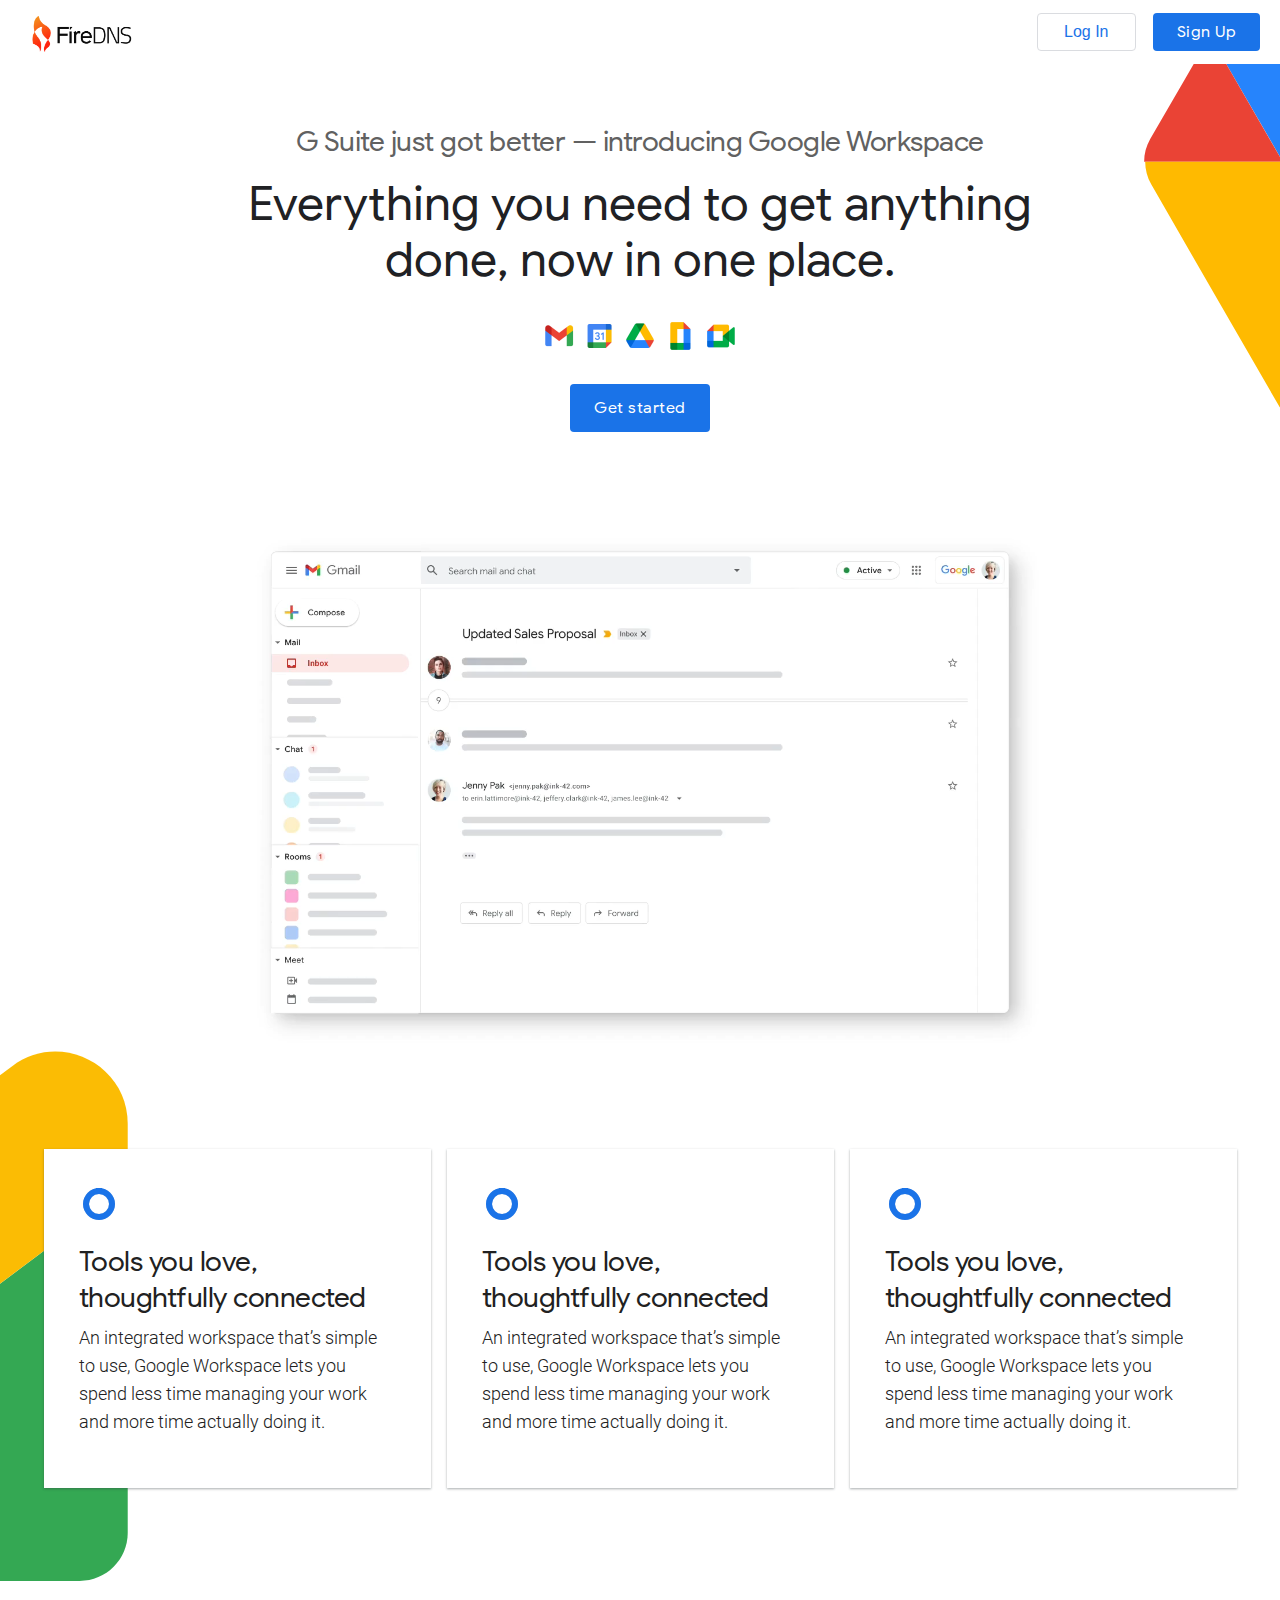
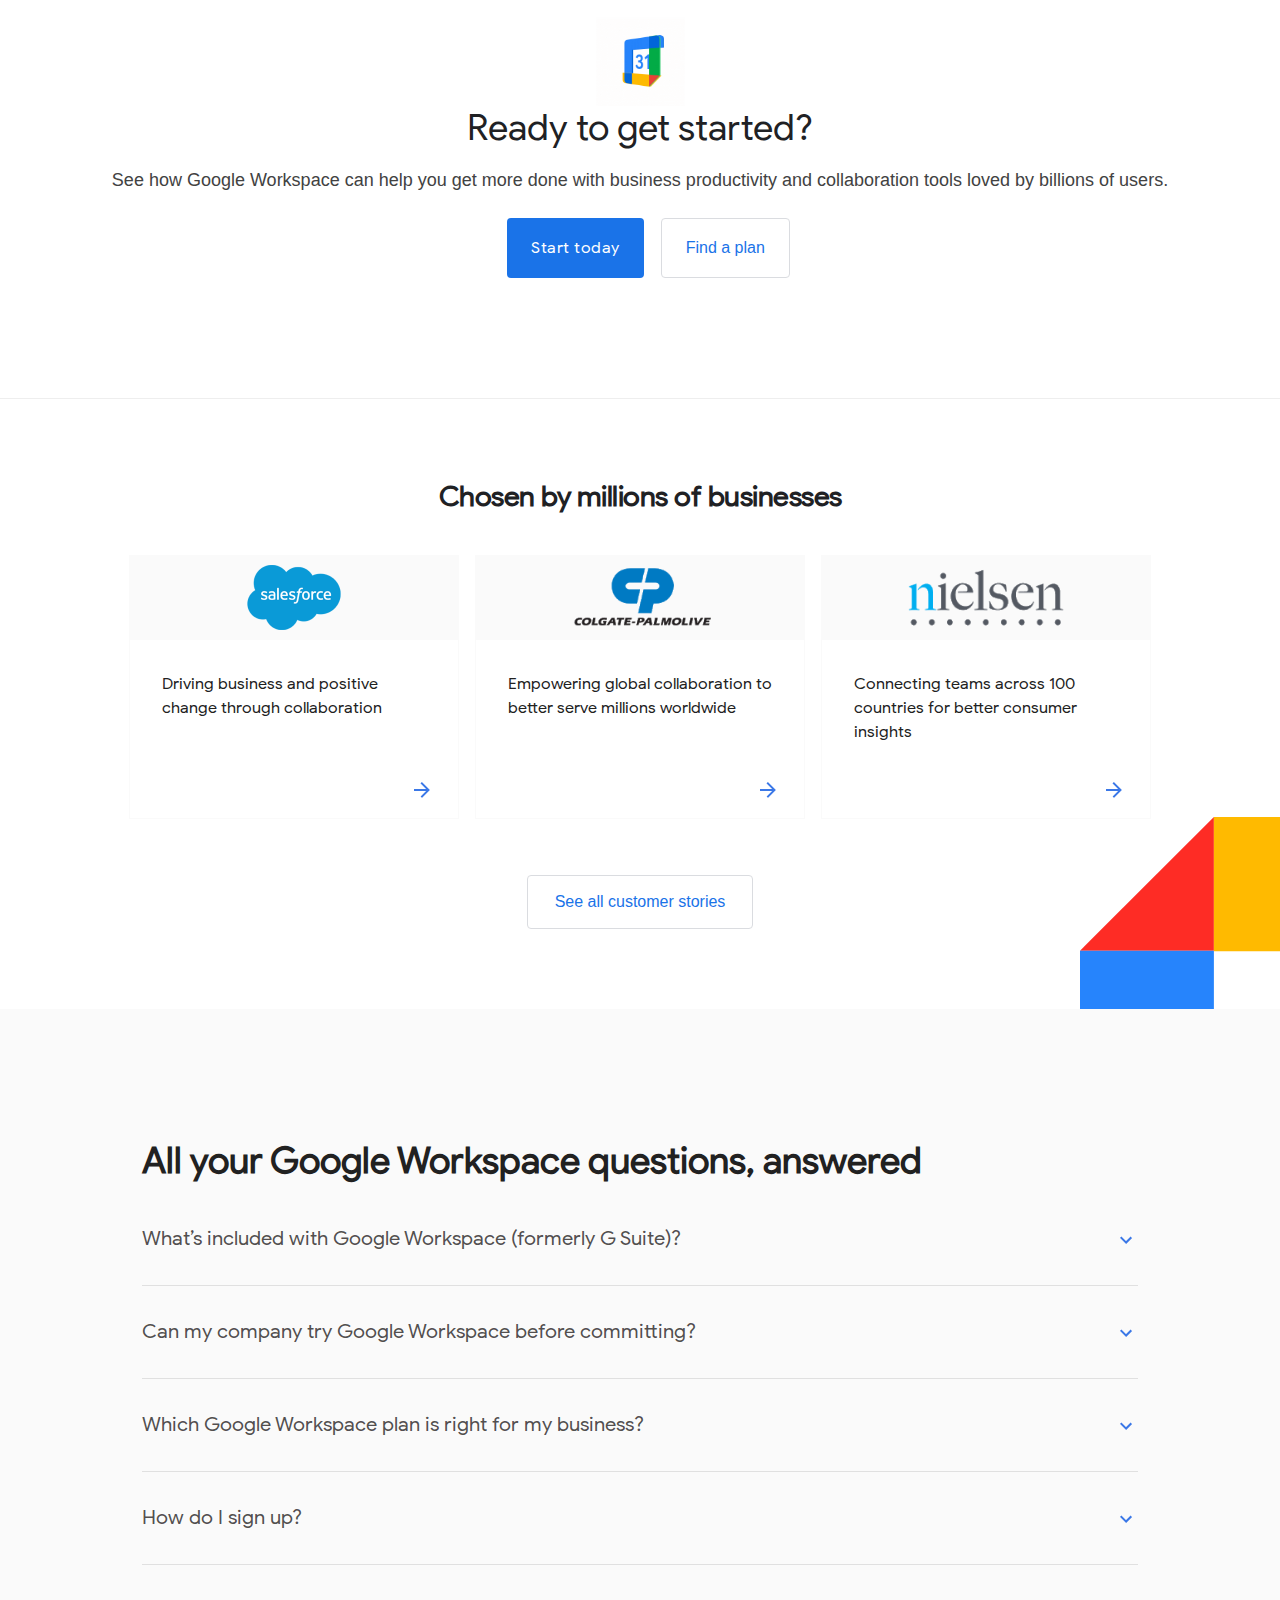
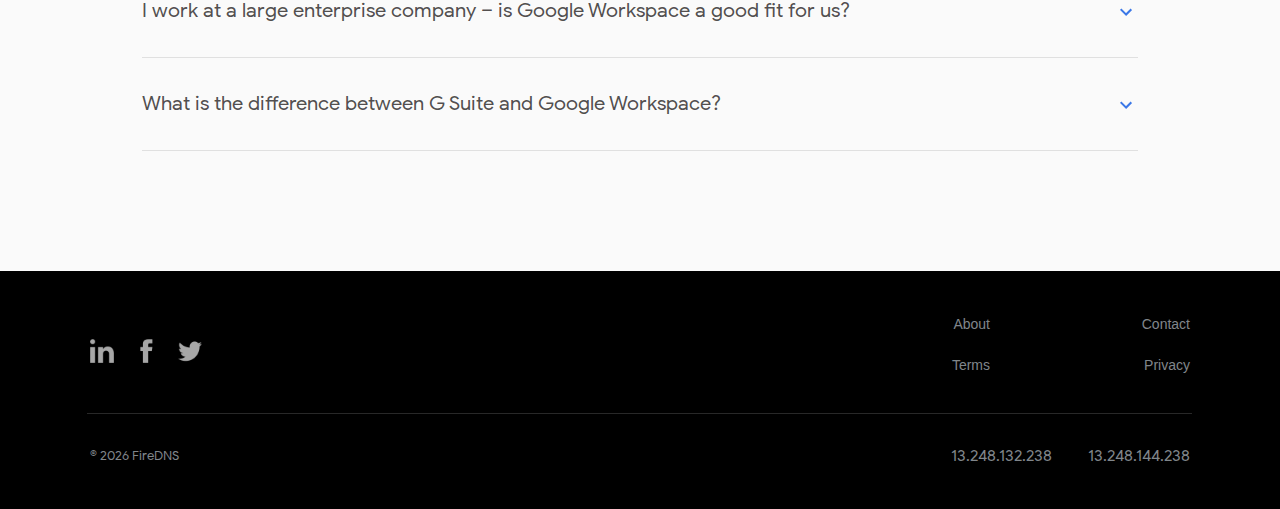
==== commit affeb401: "GoogleDuo" ====
--- a/index2.html
+++ b/index2.html
@@ -2,10 +2,10 @@
 <html lang="en">
 <head>
     <meta charset="UTF-8">
-    <meta name="viewport" content="width=device-width, initial-scale=1.0">
-    <title>FireDNS 2nd page</title>
+    <meta name="viewport" content="width=device-width, initial-scale=1.0">    
     <link rel="stylesheet" type="text/css" href="index.css">
     <link rel="icon" type="image/png" href="img/FireDNS-logomark.png"/>
+    <title>FireDNS - Internet Security For Everyone</title>
 </head>
 <body>
     <div class="header">
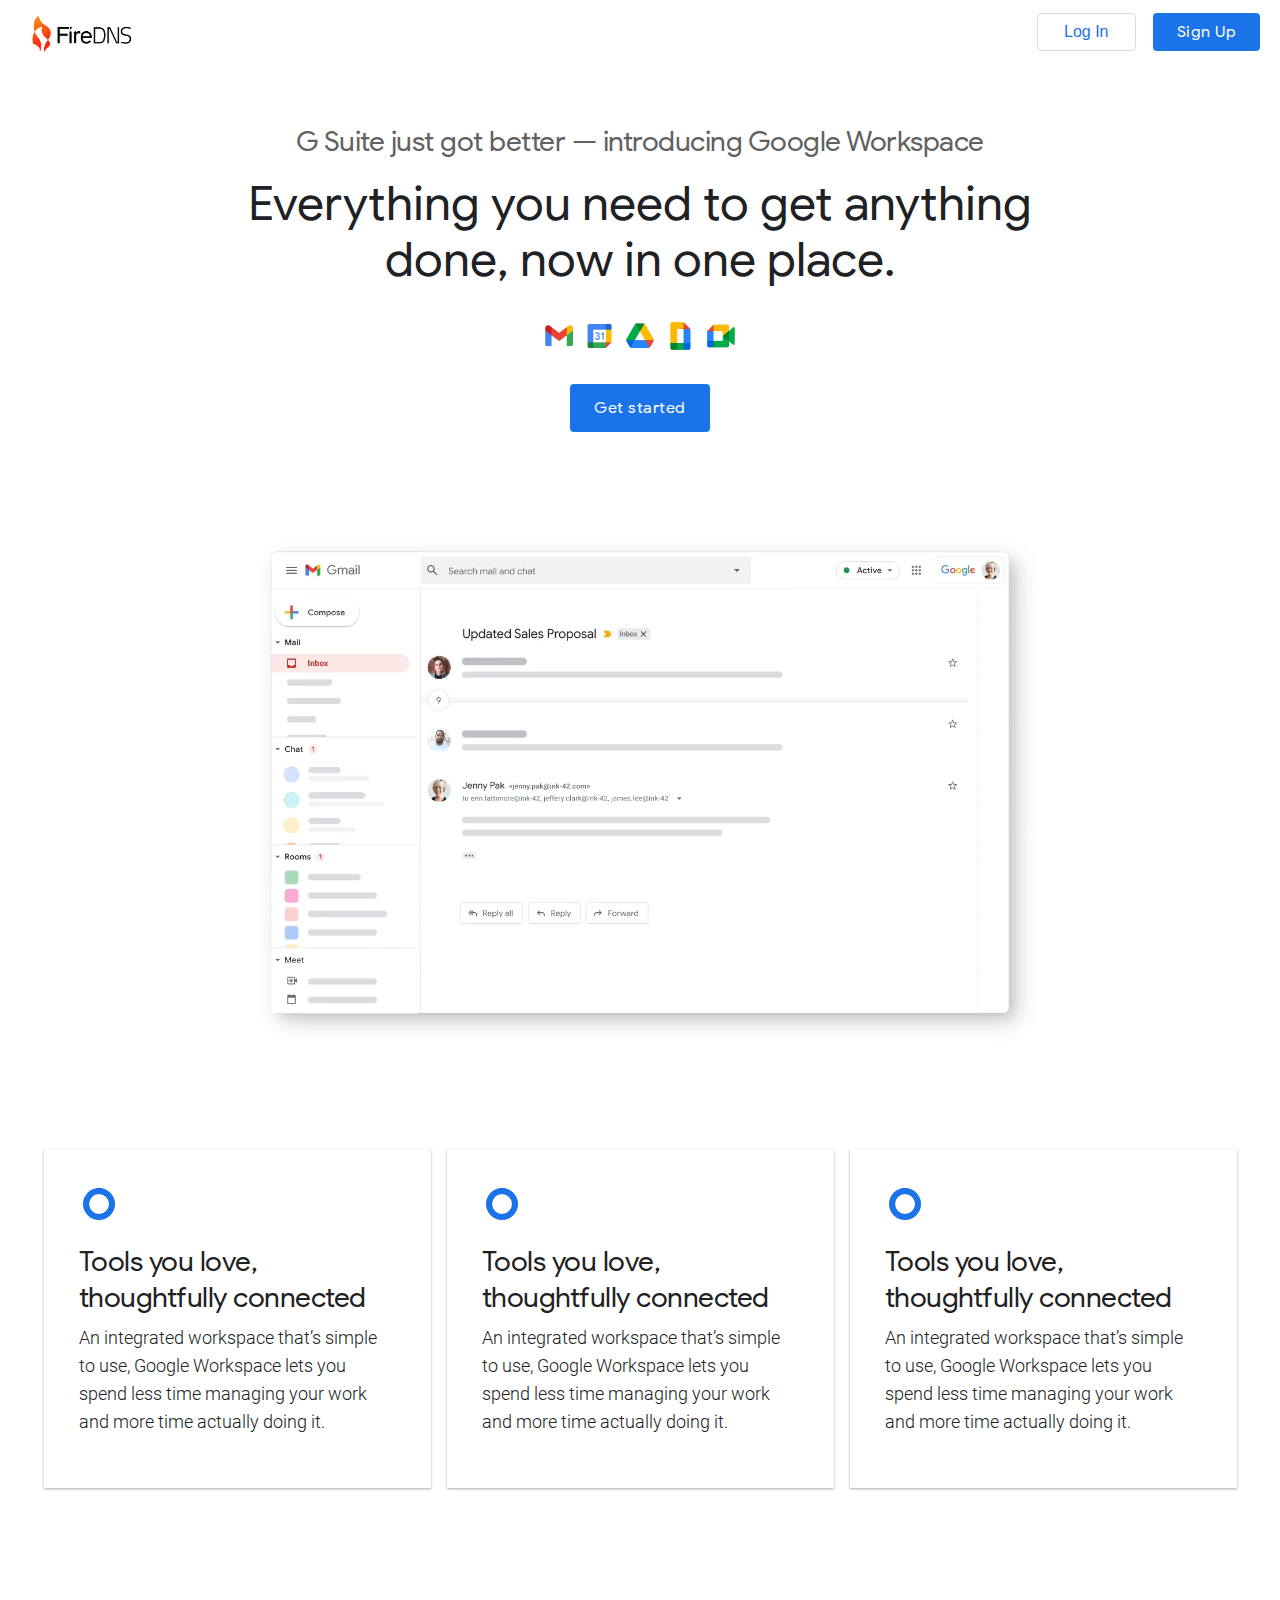
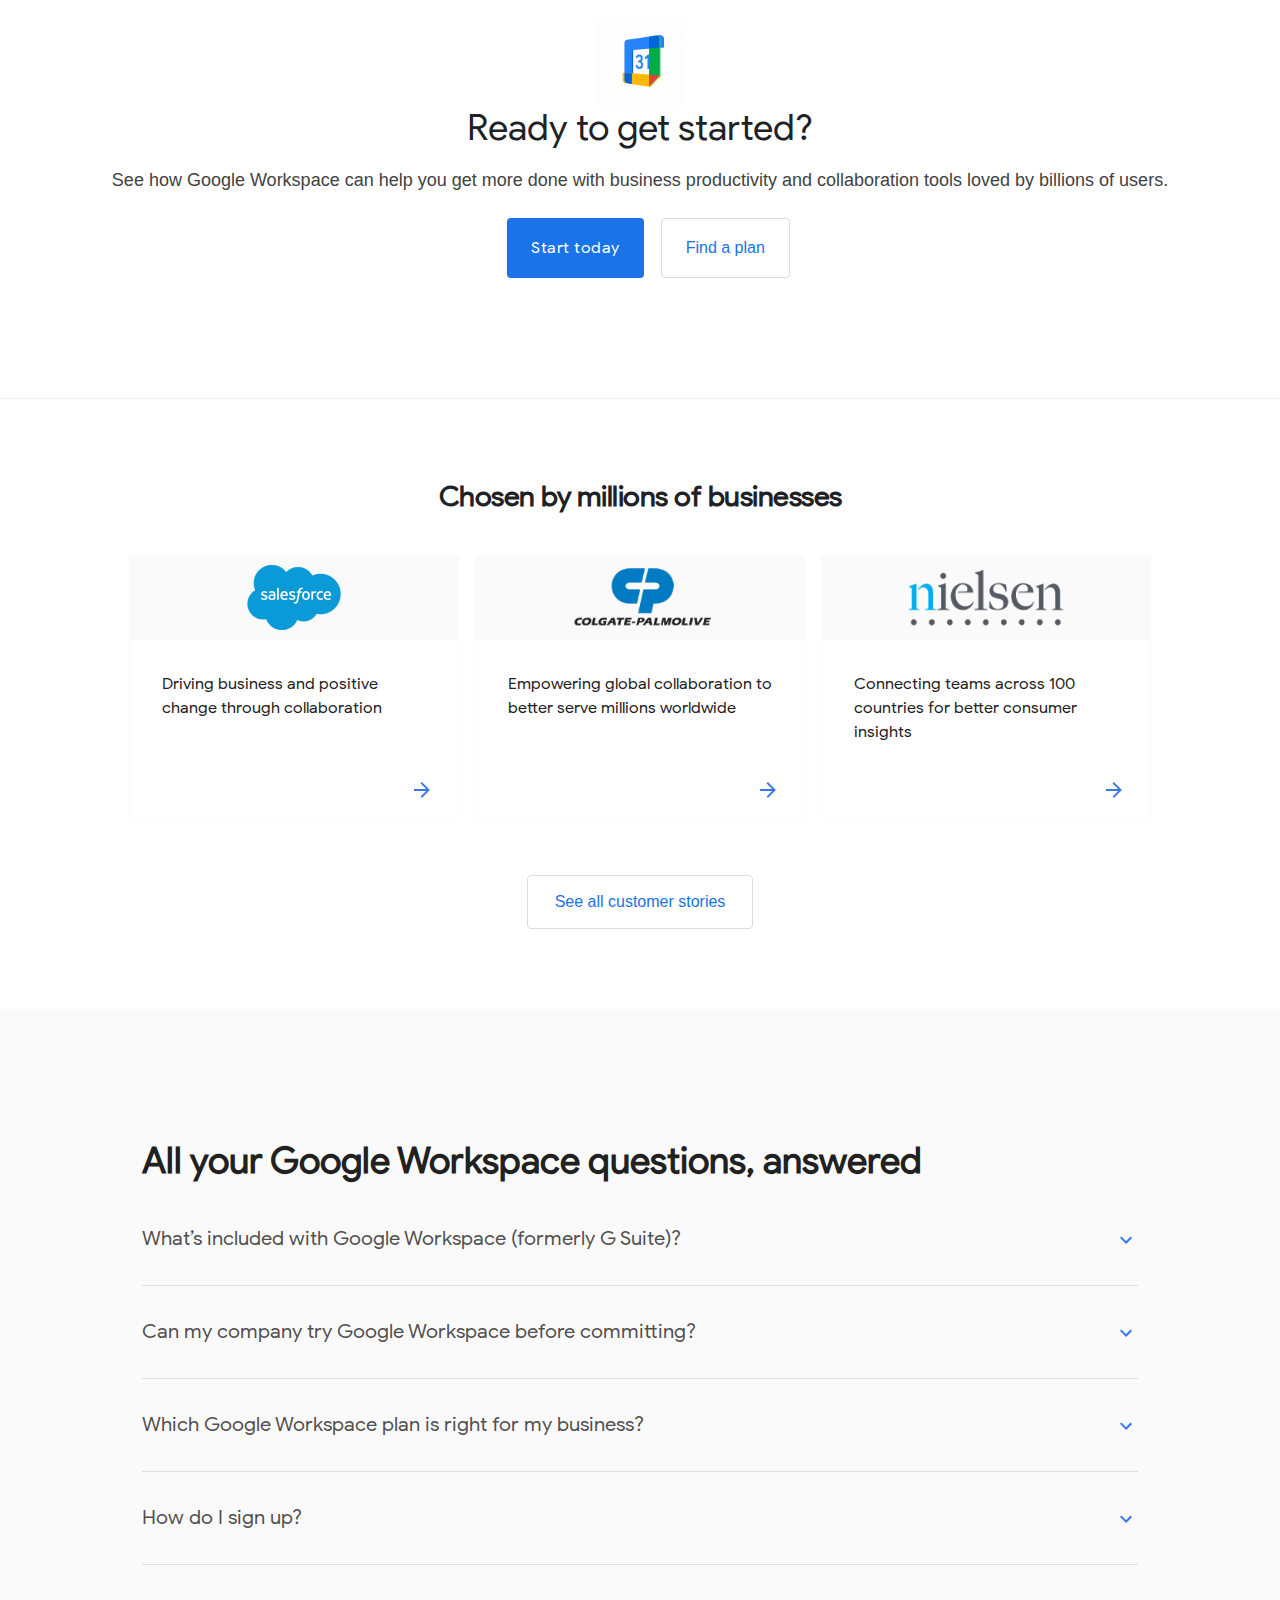
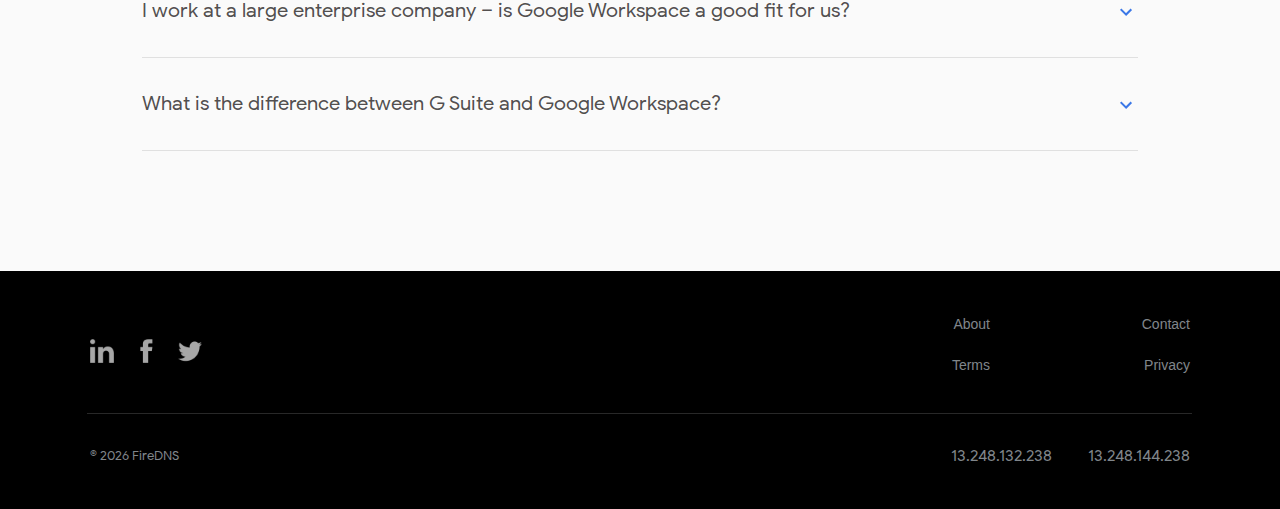
==== commit 6c40913c: "GoogleDuo" ====
--- a/index2.html
+++ b/index2.html
@@ -3,7 +3,8 @@
 <head>
     <meta charset="UTF-8">
     <meta name="viewport" content="width=device-width, initial-scale=1.0">    
-    <link rel="stylesheet" type="text/css" href="index.css">
+    <meta name="description" content="Global domain name resolution service that automatically protects users from online threats such as phishing and malware. No software or hardware is required. Get started for free.">
+    <link rel="stylesheet" type="text/css" href="css/index.css">
     <link rel="icon" type="image/png" href="img/FireDNS-logomark.png"/>
     <title>FireDNS - Internet Security For Everyone</title>
 </head>
@@ -143,44 +144,18 @@
                                     <span class="material-icons-extended customer-cta"><img src="img/arrow-right.png"></span>
                                 </div>
                             </a>
-                        </li>
-                        <!-- <li class="carousel-item carousel-item2" style="width: 0px;min-height: 0px;">
-                            <a href="#" class="customer">
-                                <div class="customer-top">
-                                    <picture class="icon">
-                                        <img src="unnamed (2).png">
-                                    </picture>
-                                </div>
-                                <div class="customer-buttom">
-                                    <p class="description">Driving business and positive change through collaboration</p>
-                                    <span class="material-icons-extended customer-cta"><img src="arrow-right.png"></span>
-                                </div>
-                            </a>
-                        </li>
-                        <li class="carousel-item carousel-item3" style="width: 0px;min-height: 0px;">
-                            <a href="#" class="customer">
-                                <div class="customer-top">
-                                    <picture class="icon">
-                                        <img src="unnamed (1).png">
-                                    </picture>
-                                </div>
-                                <div class="customer-buttom">
-                                    <p class="description">Driving business and positive change through collaboration</p>
-                                    <span class="material-icons-extended customer-cta"><img src="arrow-right.png"></span>
-                                </div>
-                            </a>
-                        </li> -->
+                        </li>                
                     </ul>
                 </div>
                 <div class="h-c-carousel__navigation ng-scope">
                     <ul class="glue-pagination-page-list ng-isolate-scope glue-o-pagination__page-list">
-                        <li ng-repeat="i in PageListCtrl.pageCollection" data-page="1" class="glue-o-pagination__button-container glue-o-pagination__page-list-button-container ng-scope active" ng-class="{active: i == PageListCtrl.model.currentPage}" ng-show="PageListCtrl.activePageCollection[i - 1]" style="">
+                        <li ng-repeat="i in PageListCtrl.pageCollection" data-page="1" class="glue-o-pagination__button-container glue-o-pagination__page-list-button-container ng-scope active" ng-class="{active: i == PageListCtrl.model.currentPage}" ng-show="PageListCtrl.activePageCollection[i - 1]">
                             <input class="glue-o-pagination__button glue-o-pagination__page-list-button ng-binding ng-scope" type="radio" name="cta-group" checked=""></label>
                         </li>
-                        <li ng-repeat="i in PageListCtrl.pageCollection" data-page="1" class="glue-o-pagination__button-container glue-o-pagination__page-list-button-container ng-scope active" ng-class="{active: i == PageListCtrl.model.currentPage}" ng-show="PageListCtrl.activePageCollection[i - 1]" style="">
+                        <li ng-repeat="i in PageListCtrl.pageCollection" data-page="1" class="glue-o-pagination__button-container glue-o-pagination__page-list-button-container ng-scope active" ng-class="{active: i == PageListCtrl.model.currentPage}" ng-show="PageListCtrl.activePageCollection[i - 1]">
                             <input class="glue-o-pagination__button glue-o-pagination__page-list-button ng-binding ng-scope" type="radio" name="cta-group"></label>
                         </li>
-                        <li ng-repeat="i in PageListCtrl.pageCollection" data-page="1" class="glue-o-pagination__button-container glue-o-pagination__page-list-button-container ng-scope active" ng-class="{active: i == PageListCtrl.model.currentPage}" ng-show="PageListCtrl.activePageCollection[i - 1]" style="">
+                        <li ng-repeat="i in PageListCtrl.pageCollection" data-page="1" class="glue-o-pagination__button-container glue-o-pagination__page-list-button-container ng-scope active" ng-class="{active: i == PageListCtrl.model.currentPage}" ng-show="PageListCtrl.activePageCollection[i - 1]">
                             <input class="glue-o-pagination__button glue-o-pagination__page-list-button ng-binding ng-scope" type="radio" name="cta-group"></label>
                         </li>
                     </ul>
@@ -195,23 +170,26 @@
         <section class="questions">
             <div class="glue-zippy-set h-t-hercules ng-scope glue-is-collapsed">
                 <ul class="h-c-expansion-panels__list">
-                  <li class="glue-zippy glue-a-zippy--v-smooth-expand question ng-isolate-scope glue-c-zippy" data-g-action="faq Expand:What’s included with Google Workspace (formerly G Suite)?" data-g-event="Home: body" data-g-label="in-page interaction" id="zippy-1">
-                    <div onclick="myFunction(event)" class="glue-zippy-btn heading ng-isolate-scope glue-c-zippy__btn" ng-click="gTeamHomeQuestionsCtrl.handleClickQuestion('1')" role="button" tabindex="0" aria-expanded="false" aria-controls="zippy-1-content">
-                      <h4 class="question h-c-expansion-panels__button-header">What’s included with Google Workspace (formerly G Suite)?</h4>
-                      <i class="icon material-icons-extended ng-scope" ng-if="!gTeamHomeQuestionsCtrl.ifQuestionExpanded('1')"><img src="img/chevron-down.png"></i>                      
-                    </div>
-                    <div class="glue-zippy-content ng-isolate-scope glue-c-zippy__content" data-glue-zippy-content-set-aria-hidden="true"><div id="dropdown1" glue-collapse="zippyCtrl.collapsed" role="region" class="glue-c-zippy__collapse-region glue-collapse-collapsed" data-glue-collapse-set-aria-hidden="true" data-min-height="0" aria-expanded="false" aria-hidden="true" id="zippy-1-content" style="max-height:100%">  <div class="glue-c-zippy__content-container" ng-transclude="">
-                      <div  class="answer col col-s-12 col-m-8 col-l-8 ng-scope">
-                        Similar to G Suite, all Google Workspace plans provide a custom email for you
-                        business and includes collaboration tools like Gmail, Calendar, Meet, Chat,
-                        Drive, Docs, Sheets, Slides, Forms, Sites, and more. For additional details,
-                        <a data-g-action="plans and pricing page" data-g-event="home: body" data-g-label="/pricing.html" href="#" tabindex="-1">visit our plans and pricing
-                        page</a>.
-                      </div>
-                    </div></div></div>
-                  </li>
+                    <li class="glue-zippy glue-a-zippy--v-smooth-expand question ng-isolate-scope glue-c-zippy" data-g-action="faq Expand:What’s included with Google Workspace (formerly G Suite)?" data-g-event="Home: body" data-g-label="in-page interaction" id="zippy-1">
+                        <div onclick="myFunction(event)" class="glue-zippy-btn heading ng-isolate-scope glue-c-zippy__btn" ng-click="gTeamHomeQuestionsCtrl.handleClickQuestion('1')" role="button" tabindex="0" aria-expanded="false" aria-controls="zippy-1-content">
+                           <h4 class="question h-c-expansion-panels__button-header">What’s included with Google Workspace (formerly G Suite)?</h4>
+                           <i class="icon material-icons-extended ng-scope" ng-if="!gTeamHomeQuestionsCtrl.ifQuestionExpanded('1')"><img src="img/chevron-down.png"></i>                      
+                        </div>
+                        <div class="glue-zippy-content ng-isolate-scope glue-c-zippy__content" data-glue-zippy-content-set-aria-hidden="true">
+                            <div id="dropdown1" glue-collapse="zippyCtrl.collapsed" role="region" class="glue-c-zippy__collapse-region glue-collapse-collapsed" data-glue-collapse-set-aria-hidden="true" data-min-height="0" aria-expanded="false" aria-hidden="true" id="zippy-1-content" style="max-height:100%"> 
+                                <div class="glue-c-zippy__content-container" ng-transclude="">
+                                    <div  class="answer col col-s-12 col-m-8 col-l-8 ng-scope">
+                                        Similar to G Suite, all Google Workspace plans provide a custom email for you
+                                        business and includes collaboration tools like Gmail, Calendar, Meet, Chat,
+                                        Drive, Docs, Sheets, Slides, Forms, Sites, and more. For additional details,
+                                        <a data-g-action="plans and pricing page" data-g-event="home: body" data-g-label="/pricing.html" href="#" tabindex="-1">visit our plans and pricing page</a>.
+                                    </div>
+                                </div>
+                            </div>
+                        </div>
+                    </li>
                   <li class="glue-zippy glue-a-zippy--v-smooth-expand question ng-isolate-scope glue-c-zippy" data-g-action="faq Expand:Can my company try Google Workspace before committing?" data-g-event="Home: body" data-g-label="in-page interaction" id="zippy-2">
-                    <div onclick="myFunction('_second')" class="glue-zippy-btn heading ng-isolate-scope glue-c-zippy__btn" ng-click="gTeamHomeQuestionsCtrl.handleClickQuestion('2')" role="button" tabindex="0" aria-expanded="false" aria-controls="zippy-2-content">
+                    <div onclick="myFunction(second)" class="glue-zippy-btn heading ng-isolate-scope glue-c-zippy__btn" ng-click="gTeamHomeQuestionsCtrl.handleClickQuestion('2')" role="button" tabindex="0" aria-expanded="false" aria-controls="zippy-2-content">
                       <h4 class="question h-c-expansion-panels__button-header">
                         Can my company try Google Workspace before committing?</h4>
                       <i class="icon material-icons-extended ng-scope" ng-if="!gTeamHomeQuestionsCtrl.ifQuestionExpanded('2')"><img src="img/chevron-down.png"></i>
@@ -325,7 +303,7 @@
     </div>
   </div>
    
-<script src="index.js"></script>
+<script src="js/index.js"></script>
 
 
 </body>
--- a/css/index.css
+++ b/css/index.css
@@ -0,0 +1,2424 @@
+body{
+    margin: 0;
+    background-color: #fff;
+    color: #202124;
+    font-family: 'normal';
+    font-size: 16px;
+    line-height: 1.5;
+    margin: 0;
+    padding: 0;
+}
+@font-face{
+    font-family: 'normal';
+    src:url(../fonts/font1.woff2);
+}
+@font-face{
+    font-family: 'normal2';
+    src:url(../fonts/font2.woff2);
+}
+.header{
+    align-items: center;
+    background: #fff;
+    box-sizing: border-box;
+    display: flex;
+    justify-content: space-between;
+    padding: 6px 9px 6px 15px;
+    position: sticky;
+    top: 0;
+    z-index: 9;
+}
+@media screen and (min-width: 718px){
+    .header {
+        height: 64px !important;
+        padding: 20px;
+    }
+}
+.h-c-header-logo{
+    display: table;
+    float: left;
+    height: 100%;
+    padding: 4px 0
+}
+.h-c-header-logo-link{
+    display: table-cell;
+    padding-top: 4px;
+    vertical-align: middle;
+}
+blockquote, dd, div, dl, dt, form, h1, h2, h3, h4, h5, h6, li, ol, p, pre, td, th, ul {
+    margin: 0;
+    padding: 0;
+    list-style: none;
+}
+a:visited {
+    color: #1a73e8;
+}
+
+a img {
+    border: 0;
+}
+img, video {
+    max-width: 100%;
+}
+img {
+    display: inline-block;
+    height: auto;
+    max-width: 100%;
+    vertical-align: middle;
+}
+.header-logo img {
+    height: 52px;
+    width: 123px;
+}
+.header-right .button{
+    height: 100%;
+    padding-bottom: 12px;
+    padding-top: 12px;
+}
+.button{
+    align-items: center;
+    font-family: 'normal';
+    appearance: none;
+    background-color: #1a73e8;
+    border-radius: 4px;
+    color: #fff !important;
+    display: inline-flex;
+    font-size: 16px;
+    font-weight: 500;
+    justify-content: center;
+    letter-spacing: .5px;
+    line-height: .9;
+    padding: 17px 24px;
+    text-decoration: none;
+    text-rendering: optimizeLegibility;
+    transition: background-color .2s, box-shadow .2s, color .2s;
+}
+body:not(.--isIOS):not(.--isAndroid) .button--web-only {
+    display: inline-flex !important;
+}
+body:not(.--isIOS):not(.--isAndroid) .button--web-only:hover {
+    background-color: #174ea6;
+    color: white;
+}
+
+
+.body{
+    background-color: #fff;
+    margin: 0 auto;
+    position: relative;
+    overflow: hidden;
+}
+.hero {
+    background-color: #f1f3f4;
+    margin-bottom: 70px;
+    overflow-x: hidden;
+    text-align: center;
+}
+.hero-no_device.hero {
+    padding: 134px 0 93px;
+}
+.hero-content {
+    display: grid;
+    grid-gap: 0px;
+    margin: 0 auto;
+    max-width: 1100px;
+}
+@media screen and (min-width: 1024px){
+    .hero-content {
+        grid-template-columns: 1fr 1fr;
+    }
+}
+.hero-no_device.hero-content {
+    margin: 0 auto;
+}
+@media screen and (min-width: 1024px){
+    .hero-no_device.hero-content {
+        max-width: 1296px;
+        grid-column-gap: 64px;
+        grid-template-columns: repeat(12, minmax(5px, 1fr));
+    }
+}
+
+
+.hero-content_main {
+    padding: 0 11px;
+    font-family: 'normal';
+}
+@media screen and (max-width: 1023px){
+    .hero-content_main {
+        order: 1;
+        padding: 32px 11px 30px;
+    }
+}
+.hero-no_device .hero-content_main {
+    order: 2;
+    padding: 0 40px;
+}
+
+@media screen and (min-width: 1024px){
+    .hero-no_device .hero-content_main {
+        grid-column: 2 / span 5;
+        padding: 0;
+        order: 1;
+    }
+}
+
+.hero-img {
+    line-height: 0;
+    position: relative;
+}
+@media screen and (max-width: 1023px){
+    .hero-img {
+        padding: 5%;
+    }
+}
+.hero-no_device.hero-img {
+    order: 1;
+}
+@media screen and (min-width: 480px){
+    .hero-no_device.hero-img {
+        padding: 0 90px 50px;
+    }
+}
+@media screen and (min-width: 1024px){
+    .hero-no_device.hero-img{
+        grid-column: 7 / span 5;
+        order: 2;
+        padding: 0;
+        margin: auto;
+    }
+}
+
+.hero-img img {
+    max-width: 100%;
+}
+@media screen and (min-width: 1024px){
+    .hero-img img {
+        left: 80%;
+        max-width: 800px;
+        position: absolute;
+        top: 50%;
+        transform: translate(-50%, -50%);
+    }
+}
+@media screen and (min-width: 1024px){
+    .hero-no_device.hero-img img {
+        left: auto;
+        max-width: 107.5%;
+        position: unset;
+        right: 7.5%;
+        top: auto;
+        transform: translate(0, 0);
+    }
+}
+
+
+@media screen and (min-width: 1024px){
+    h1 {
+        font-size: 44px;
+        line-height: 52px;
+    }
+}
+
+
+
+
+.hero-content_title {
+    font-size: 44px;
+    line-height: 1.2;
+    margin-bottom: 20px;
+    font-weight: 500;
+    margin-left: auto;
+    margin-right: auto;
+}
+@media screen and (min-width: 1024px){
+    .hero-content_title {
+        font-size: 44px;
+        line-height: 52px;
+    }
+}
+@media screen and (min-width: 1024px){
+    .hero-content_title {
+        max-width: 370px;
+    }
+}
+.hero-no_device .hero-content_title {
+    margin-bottom: 20px;
+    max-width: 400px;
+}
+@media screen and (min-width: 1024px){
+    .hero-no_device .hero-content_title {
+        text-align: left;
+        max-width: unset;
+    }
+}
+
+
+
+
+
+
+
+
+.hero-content_body {
+    font-family: 'normal';
+    font-weight: 300;
+    max-width: 510px;
+    font-size: 15px;
+    margin: 0 auto;
+    padding: 0 2.5%;
+}
+@media screen and (min-width: 1024px){
+    .hero-content_body {
+        padding: 0;
+    }
+}
+@media screen and (min-width: 480px){
+    .hero-no_device .hero-content_body {
+        padding: 0 5px;
+    }
+}
+@media screen and (min-width: 718px){
+    .hero-no_device .hero-content_body {
+        padding: 0;
+    }
+}
+@media screen and (min-width: 1024px){
+    .hero-no_device .hero-content_body {
+        text-align: left;
+    }
+}
+
+
+
+.hero-content_button {
+    margin: 8px 0;
+}
+.hero-no_device .hero-content_button {
+    margin: 30px 0 11px;
+}
+
+@media screen and (min-width: 1024px){
+    .hero-no_device .hero-content_button {
+        text-align: left;
+    }
+}
+
+
+sup {
+    top: -.5em;
+}
+sup {
+    font-family: "Google Sans","Roboto",Arial,sans-serif;
+    font-size: 60%;
+    font-weight: 300;
+    top: -.8em;
+}
+
+.features {
+    overflow-x: hidden;
+    text-align: center;
+}
+@media screen and (min-width: 1024px){
+    .features {
+        margin: 70px 0;
+    }
+}
+@media screen and (max-width: 1023px){
+    .features {
+        margin: 70px 0;
+        padding: 0 10%;
+    }
+}
+
+
+
+
+
+
+
+
+h2 {
+    font-weight: 300;
+    font-size: 32px;
+    line-height: 40px;
+}
+@media screen and (min-width: 718px){
+    h2 {
+        font-size: 44px;
+        line-height: 52px;
+    }
+}
+.features-title {
+    font-weight: 300;
+    font-size: 32px;
+    line-height: 40px;
+    font-family: 'normal';
+    margin-bottom: 40px;
+}
+@media screen and (min-width: 718px){
+    .features-title {
+        font-size: 44px;
+        line-height: 52px;
+    }
+}
+@media screen and (max-width: 1023px){
+    .features-title {
+        margin-bottom: 30px;
+        margin-left: auto;
+        margin-right: auto;
+    }
+}
+
+
+.features-container {
+    display: grid;
+    grid-gap: 10px 0;
+    margin: 0 auto;
+}
+@media screen and (min-width: 1024px){
+    .features-container {
+        max-width: 1296px;
+        grid-column-gap: 64px;
+        grid-template-columns: repeat(12, minmax(5px, 1fr));
+    }
+}
+
+
+.features-container .feature {
+    display: grid;
+    margin: 20px auto;
+}
+@media (min-width: 1024px){
+    .features-container .feature {
+        grid-gap: 32px;
+        grid-template-columns: 1fr 8fr;
+    }
+}
+@media screen and (min-width: 1024px){
+    .features-container .feature:nth-of-type(odd) {
+        grid-column: 2 / span 5;
+    }
+}
+@media screen and (min-width: 1024px){
+    .features-container .feature:nth-of-type(even) {
+        grid-column: 7 / span 5;
+    }
+}
+@media screen and (max-width: 1023px){
+    .features-container .feature {
+        grid-gap: 10px 0;
+    }
+}
+
+.features-container .feature-icon {
+    margin: 0 auto auto;
+}
+.features-container .feature-icon img {
+    height: 40px;
+}
+@media screen and (min-width: 1024px){
+    .features-container .feature-icon img {
+        height: 32px;
+    }
+}
+
+.features-container .feature-content {
+    text-align: left;
+}
+@media screen and (max-width: 1023px){
+    .features-container .feature-content {
+        text-align: center;
+    }
+}
+
+
+.features-container .feature-title {
+    font-weight: 300;
+    font-size: 18px;
+    line-height: 26px;
+}
+@media screen and (min-width: 718px){
+    .features-container .feature-title {
+        line-height: 1.36364;
+        font-size: 22px;
+    }
+}
+@media  screen and (min-width: 718px){
+    .features-container .feature-title {
+        margin-bottom: 10px;
+    }
+}
+.features-cta {
+    margin: 40px auto 20px;
+}
+
+
+
+
+.features-ontainer .feature-description {
+    font-size: 14px;
+    letter-spacing: .25px;
+    line-height: 1.71429;
+    font-weight: 300;
+}
+@media screen and (min-width: 718px){
+    .features-container .feature-description {
+        font-weight: 300;
+        line-height: 1.625;
+        font-size: 16px;
+    }
+}
+
+
+
+
+
+
+
+.section {
+    align-items: center;
+    box-sizing: border-box;
+    display: grid;
+    grid-gap: 10px;
+    margin: 0 auto 92px;
+    max-width: 1100px;
+    overflow-x: visible;
+    text-align: center;
+}
+@media screen and (min-width: 1024px){
+    .section{
+        margin: 0 auto 120px;
+        grid-gap: 0 64px;
+        grid-template-columns: 1fr 1fr;
+        text-align: left;
+    }
+}
+
+.section-content_mobile {
+    grid-column: auto;
+    padding: 0 10%;
+}
+@media screen and (min-width: 1024px){
+    .section-content_mobile {
+        grid-column: 1 / span 2;
+    }
+}
+
+
+
+
+
+
+
+@media screen and (min-width: 1024px){
+    .mobile-only {
+        display: none !important;
+    }
+}
+.section-content_title {
+    font-weight: 300;
+    font-size: 32px;
+    line-height: 40px;
+    margin: 0 auto 16px;
+}
+@media screen and (max-width: 1023px){
+    .desktop-only {
+        display: none !important;
+    }
+}
+@media screen and (min-width: 718px){
+    .section-content_title {
+        font-size: 44px;
+        line-height: 52px;
+    }
+}
+@media screen and (min-width: 1024px){
+    .section-content_title {
+        max-width: 100%;
+        margin-bottom: 16px;
+    }
+}
+
+
+.section-img{
+    line-height: 0;
+    text-align: center;
+    position: relative;
+}
+@media screen and (min-width: 1024px){
+    .section-reversed .section-img{
+        order: 2;
+    }
+}
+
+
+
+
+
+.section-img img, .section-img video {
+    width: 260px;
+    max-width: 100%;
+    margin: 0 auto;
+}
+.section-img_hub img {
+    left: 18%;
+    margin-bottom: 10px;
+    max-height: 50vw;
+    max-width: 200%;
+    position: relative;
+    object-fit: contain;
+    width: auto;
+}
+
+@media screen and (min-width: 1024px){
+    .section-img_hub img {
+        max-width: 200%;
+        transform: scale(1);
+        width: 1221px;
+    }
+}
+
+@media screen and (min-width: 1440px){
+    .section-img_hub img {
+        max-width: 168%;
+    }
+}
+
+
+@media screen and (min-width: 1024px){
+    .section-reversed .section-content {
+        order: 1;
+    }
+}
+@media screen and (max-width: 718px){
+    .section-content {
+        padding: 0 10%;
+    }
+}
+
+
+
+.section-content_body{
+    font-size: 14px;
+    letter-spacing: .25px;
+    line-height: 1.71429;
+    font-weight: 300;
+    margin: 0 auto;
+}
+@media screen and (min-width: 718px){
+    .section-content_body {
+        font-weight: 300;
+        line-height: 1.625;
+        font-size: 16px;
+    }
+}
+@media screen and (min-width: 1024px){
+    .section-content_body {
+        max-width: 100%;
+    }
+}
+
+.section-content_body a{
+    text-decoration: none;
+    color: #1a73e8;
+}
+.section-img_large_v2 img, .section-img_large_v2 video {
+    width: 505px;
+    max-width: 100%;
+}
+
+
+
+.section-img_screen_v2 {
+    background: transparent;
+    position: relative;
+    z-index: 1;
+}
+.section-img_v2 img, .section-img_v2 video {
+    width: 184px;
+    max-width: 100%;
+    margin: 0 auto;
+}
+.section-img_vid_v2 {
+    border-radius: 10px;
+    box-sizing: border-box;
+    left: 0;
+    padding: 0 6px;
+    position: absolute;
+    right: 0;
+    top: 50%;
+    transform: translateY(-50%);
+    z-index: 0;
+}
+.section-img_vid_v2-wide{
+    padding: 0 4px;
+}
+
+.section-img_no_frame{
+    border-radius: 10px;
+    box-sizing: border-box;
+    left: 0;
+    padding: 0 2px;
+    position: absolute;
+    right: 0;
+    top: 50%;
+    transform: translateY(-50%);
+    z-index: 0;
+}
+
+
+
+.section-moment {
+    padding: 0;
+}
+@media screen and (min-width: 480px){
+    .section-moment {
+        padding: 0 10%;
+    }
+}
+.section-moment .section-img_v2 {
+    height: 375px;
+}
+.section-moment .section-img_v2 video {
+    width: 315px;
+}
+
+.section-moment .section-content_mobile {
+    padding: 0 20%;
+}
+@media screen and (min-width: 480px){
+    .section-moment .section-content_mobile{
+        padding: 0 10%;
+    }
+}
+
+
+.section-content_body a{
+    text-decoration:underline;
+}
+.section-content_body a:hover{
+    opacity: 0.75;
+}
+
+
+
+
+.chapter {
+    text-align: center;
+    margin-top: -16px;
+}
+.chapter-content--logo img {
+    width: 80px;
+}
+.chapter-content_title {
+    font-size: 40px;
+    line-height: 52px;
+    margin: 12px 0 16px 0;
+}
+.chapter-content_description{
+    line-height: 28px;
+    color: #5F6368;
+    font-size: 16px;
+    margin-bottom: 28px;
+}
+@media screen and (max-width: 718px){
+    .chapter-content_description{
+        margin: 0 10%;
+    }
+}
+
+.chapter-content_buttons {
+    display: flex;
+    justify-content: center;
+    align-items: center;
+    margin: 28px auto 92px;
+    flex-direction: column;
+}
+
+@media screen and (min-width: 480px){
+    .chapter-content_buttons {
+        flex-direction: row;
+    }
+}
+.chapter-content_button {
+    margin: 0 16px;
+    border: 1px solid #dadce0;
+    text-decoration: none;
+    border-radius: 4px;
+    padding: 6px 26px;
+    margin-right: 13px;
+    background-color: #f1f3f4;    
+}
+@media screen and (max-width: 480px){
+    .margin-top{
+        margin: 0;
+        margin-top: 15px;
+    }
+}
+@media screen and (max-width: 480px){
+    .zero-margin{
+        margin: 0;
+    }
+}
+.chapter-content_button span{
+    color: #000;
+}
+
+.chapter-content_button img {
+    max-width: 175px;
+}
+
+.separator{
+    border: solid #c9c2c2;
+    border-width: 1px 0 0;
+    clear: both;
+    height: 0;
+    margin-bottom: 19px;
+    margin-top: 20px;
+    margin: 0 auto;
+    width: calc(100% - 13%);
+}
+
+.line-margin_buttom{
+    margin-bottom: 92px;
+}
+@media screen and (min-width: 1024px){
+    .line-margin_buttom{
+        margin-bottom: 60px;
+    }
+}
+
+.line-margin_top{
+    margin-top: 92px;
+}
+@media screen and (min-width: 1024px){
+    .line-margin_top{
+        margin-top: 45px;
+    }
+}
+
+
+.h2-buttom{
+    margin-bottom: 48px;
+}
+@media screen and (min-width: 1024px){
+    .h2-buttom{
+        margin-bottom: 60px;
+    }
+}
+.get-started h2{
+    text-align: center;
+}
+
+.glue-mod-spacer-2-top{
+    margin-top: 16px;
+}
+@media screen and (min-width: 1440px){
+    .glue-mod-spacer-2-top {
+        margin-left: 47px;
+    }
+}
+
+
+.glue-tile-set {
+    display: flex;
+    flex-wrap: wrap;
+    list-style: none;
+    margin: 0 -12px;
+}
+@media screen and (min-width: 600px){
+    .glue-tile-set {
+        margin: 0 -12px;
+    }
+}
+@media screen and (min-width: 1024px){
+    .glue-tile-set {
+        margin: 0 -16px;
+    }
+}
+.glue-tile-set{
+    display: flex;
+    flex-wrap: wrap;
+    list-style: none;
+    margin: 0 -12px;
+}
+
+@media screen and (min-width: 600px){
+    .glue-tile-set {
+        margin: 0 -12px;
+    }
+}
+@media screen and (min-width: 1024px){
+    .glue-tile-set{
+        margin: 0 -16px;
+    }
+}
+.get-started .glue-tile-set{
+    padding-left: 0;
+}
+@media screen and (max-width: 600px){
+    .get-started .glue-tile-set{
+        padding: 0 70px;
+    }
+}
+.get-started{
+    margin: 0 auto 70px;
+    max-width: 1200px;
+}
+@media screen and (min-width: 1440px){
+    .get-started .glue-tile-set{
+        padding-left: 70px;
+    }
+}
+@media screen and (min-width: 1440px){
+    .get-started{
+        max-width: 1296px;
+    }
+}
+
+
+
+
+
+
+
+.glue-tile, .glue-tile__container {
+    background: #fff;
+    border-radius: 0;
+    display: block;
+    min-height: 380px;
+    position: relative;
+}
+@media screen and (min-width: 1024px){
+    .glue-tile, .glue-tile__container{
+        min-height: 430px;
+        width: 300px;
+    }
+}
+
+.glue-tile, .glue-tile__container{
+    background: #fff;
+    border-radius: 0;
+    display: block;
+    min-height: 380px;
+    position: relative;
+}
+@media screen and (min-width: 1024px){
+    .glue-tile, .glue-tile_container {
+        min-height: 430px;
+        width: 300px;
+    }
+}
+   
+.glue-tile.glue-tile--border, .glue-tile__container {
+    border: 1px solid rgb(201, 194, 194);
+    border-radius: 0;
+}
+
+.glue-tile__container {
+    display: flex;
+}
+.glue-tile-set>div, .glue-tile-set>li {
+    flex: 0 0 270px;
+    float: left;
+    margin: 0 12px 24px;
+    overflow: hidden;
+    width: 270px;
+}
+@media screen and (min-width: 1024px){
+    .glue-tile-set>div, .glue-tile-set>li {
+        flex: 0 0 300px;
+        margin: 0 16px 32px;
+        width: 300px;
+    }
+}
+
+.glue-tile-set>div, .glue-tile-set>li {
+    flex: 0 0 270px;
+    float: left;
+    margin: 0 12px 24px;
+    overflow: hidden;
+    width: 270px;
+}
+@media screen and (min-width: 1024px){
+    .glue-tile-set>div, .glue-tile-set>li {
+        flex: 0 0 300px;
+        margin: 0 16px 32px;
+        width: 300px;
+    }
+}
+
+.glue-tile--small-height.glue-tile__container, .glue-tile.glue-tile--small-height {
+    min-height: 340px;
+    text-decoration: none;
+}
+@media screen and (min-width: 1024px){
+    .glue-tile--small-height.glue-tile__container, .glue-tile.glue-tile--small-height {
+        min-height: 380px;
+    }
+}
+
+
+@media screen and (min-width: 1024px){
+    .glue-tile--small-height.glue-tile__container, .glue-tile.glue-tile--small-height {
+        min-height: 380px;
+    }
+}
+.glue-tile--small-height.glue-tile__container, .glue-tile.glue-tile--small-height{
+    min-height: 340px;
+    text-decoration: none;
+}
+.glue-tile__container.glue-tile--small-height {
+    height: 100%;
+    min-height: 170px;
+}
+.glue-tile--small-height.glue-tile__container, .glue-tile.glue-tile--small-height{
+    min-height: 340px;
+    text-decoration: none;
+}
+.glue-tile__container.glue-tile--small-height{
+    height: 100%;
+    min-height: 170px;
+}
+.get-started .glue-tile--small-height {
+    border-radius: 5px;
+    flex: 1 0 283px;
+    height: 395px;
+}
+
+
+@media screen and (min-width: 1024px){
+    .get-started .glue-tile--small-height {
+        flex: 1 0 268px;
+    }
+}
+@media screen and (min-width: 1440px){
+    .get-started .glue-tile--small-height{
+        flex: 0 0 364px;
+    }
+}
+
+
+
+
+@media screen and (max-width: 640px){
+    .get-started .glue-tile-set {
+        padding-left: 20px;
+        padding-right: 20px;
+    }
+}
+
+@media screen and (min-width: 640px){
+    .get-started .glue-tile-set {
+        padding-left: 20px;
+        padding-right: 20px;
+    }
+}
+
+
+
+
+
+
+
+
+.glue-tile .glue-tile__header, .glue-tile__container .glue-tile__header {
+    min-height: 153px;
+    position: relative;
+}
+
+@media screen and (min-width: 1024px){
+    .glue-tile .glue-tile__header, .glue-tile__container .glue-tile__header {
+        min-height: 170px;
+    }
+}
+.glue-tile .glue-tile__header--icon, .glue-tile__container .glue-tile__header--icon {
+    min-height: 116px;
+    overflow: hidden;
+    padding: 24px;
+}
+@media screen and (min-width: 1024px){
+    .glue-tile .glue-tile__header--icon, .glue-tile__container .glue-tile__header--icon {
+        min-height: 118px;
+    }
+}
+.glue-tile .glue-tile__header, .glue-tile__container .glue-tile__header {
+    min-height: 153px;
+    position: relative;
+}
+@media screen and (min-width: 1024px){
+    .glue-tile .glue-tile__header, .glue-tile__container .glue-tile__header {
+        min-height: 170px;
+    }
+}
+.glue-tile .glue-tile__header--icon, .glue-tile__container .glue-tile__header--icon {
+    min-height: 116px;
+    overflow: hidden;
+    padding: 24px;
+}
+@media screen and (min-width: 1024px){
+    .glue-tile .glue-tile__header--icon, .glue-tile__container .glue-tile__header--icon {
+        min-height: 118px;
+    }
+}
+.get-started .glue-tile__header--icon {
+    min-height: 60px;
+    padding: 38px 0 0 32px;
+}
+
+
+.glue-tile .glue-tile__header--icon .glue-tile__icon, .glue-tile__container .glue-tile__header--icon .glue-tile__icon {
+    height: 48px;
+}
+.glue-tile .glue-tile__header--icon .glue-tile__icon, .glue-tile__container .glue-tile__header--icon .glue-tile__icon {
+    height: 48px;
+}
+.get-started .glue-tile-set .glue-tile__icon {
+    height: 25px;
+}
+
+
+
+
+
+
+.glue-tile .glue-tile__body, .glue-tile__container .glue-tile__body {
+    padding: 0 31px;
+}
+.glue-tile .glue-tile__body, .glue-tile__container .glue-tile__body {
+    padding: 0 31px;
+}
+.get__started .glue-tile__body {
+    padding-left: 32px;
+}
+
+
+
+.glue-mod-font-weight-medium {
+    font-weight: 500;
+}
+
+
+
+
+
+
+
+
+
+.glue-mod-font-weight-regular {
+    font-weight: 400;
+}
+
+.glue-tile .glue-tile__description, .glue-tile__container .glue-tile__description {
+    color: #5f6368;
+    margin: 8px 0 68px;
+}
+.glue-tile .glue-tile__description, .glue-tile__container .glue-tile__description {
+    color: #5f6368;
+    margin: 8px 0 68px;
+}
+.get-started .glue-tile__description {
+    font-family: 'normal';
+    margin-bottom: 30px;
+}
+
+
+
+.glue-tile .glue-tile__links, .glue-tile__container .glue-tile__links {
+    bottom: 8px;
+    display: flex;
+    list-style-type: none;
+    margin: 0 0 0 -12px;
+    position: absolute;
+    width: calc(100% - 24px);
+}
+
+
+.glue-tile .glue-tile__links, .glue-tile__container .glue-tile__links {
+    bottom: 8px;
+    display: flex;
+    list-style-type: none;
+    margin: 0 0 0 -12px;
+    position: absolute;
+    width: calc(100% - 20px);
+}
+
+.get-started .glue-tile__links {
+    bottom: 35px;
+    padding-left: 30px;
+}
+@media screen and (min-width: 1024px){
+    .get-started .glue-tile__links {
+        bottom: 56px;
+    }
+}
+
+.glue-tile_link {
+    line-height: 1.71429;
+    font-size: 14px;
+    letter-spacing: .25px;
+}
+@media screen and (min-width: 600px){
+    .glue-tile_link {
+        line-height: 1.71429;
+        font-size: 14px;
+        letter-spacing: .25px;
+    }
+}
+
+@media screen and (min-width: 1024px){
+    .glue-tile_link {
+        line-height: 1.625;
+        font-size: 16px;
+        letter-spacing: 0;
+    }
+}
+.glue-tile_link {
+    line-height: 1.71429;
+    font-size: 14px;
+    letter-spacing: .25px;
+}
+@media screen and (min-width: 600px){
+    .glue-tile_link {
+        line-height: 1.71429;
+        font-size: 14px;
+        letter-spacing: .25px;
+    }
+}
+@media screen and (min-width: 1024px){
+    .glue-tile_link {
+        line-height: 1.625;
+        font-size: 16px;
+        letter-spacing: 0;
+    }
+}
+.glue-tile .glue-tile__link, .glue-tile__container .glue-tile__link {
+    font-size: 16px;
+    line-height: 1;
+    margin-left: 2px;
+    position: relative;
+}
+.glue-tile .glue-tile__link, .glue-tile__container .glue-tile__link {
+    font-size: 16px;
+    line-height: 1;
+    margin-left: 2px;
+    position: relative;
+}
+.glue-tile .glue-tile__link:first-child, .glue-tile__container .glue-tile__link:first-child {
+    margin-left: 0;
+}
+.glue-tile .glue-tile__link:first-child, .glue-tile__container .glue-tile__link:first-child {
+    margin-left: 0;
+}
+
+
+.glue-button{
+    text-decoration: none;
+    display: inline-flex;
+    align-items: center;
+    color: #1a73e8;
+    letter-spacing: .5px;
+    border: 1px solid transparent;
+    border-radius: 4px;
+    height: 48px;
+    transition: background-color .2s,box-shadow .2s,color .2s;
+    font-size: 16px;
+    font-weight: 500;
+    margin: 2px 0;
+    min-width: auto;
+    padding: 2px 12px 0;
+}
+
+.glue-button:hover{
+    background-color:#e8f0fe ;
+}
+
+
+
+
+/* index2-css */
+
+
+.g-team-home-intro {
+    align-items: center;
+    background-image: url(g_team_home_intro_mobile_bg.svg);
+    background-position: 100% 0;
+    background-repeat: no-repeat;
+    display: flex;
+    flex-direction: column;
+    padding: 0 39px;
+}
+@media screen and (min-width: 580px){
+    .g-team-home-intro {
+        background-image: url(g_team_home_intro_desktop_bg.svg);
+        background-position: 100% -50px;
+        background-size: 300px;
+        font-size: 28px;
+        line-height: 36px;
+    }
+}
+
+
+
+
+
+
+
+
+h2 {
+    font-size: 40px;
+    letter-spacing: -.5px;
+    line-height: 52px;
+    margin: 20px 0;
+}
+
+h1.h-has-top-margin, h2.h-has-top-margin, h3.h-has-top-margin, h4.h-has-top-margin, h5.h-has-top-margin, h6.h-has-top-margin {
+    margin-top: 16px;
+}
+h1.h-has-bottom-margin, h2.h-has-bottom-margin, h3.h-has-bottom-margin, h4.h-has-bottom-margin, h5.h-has-bottom-margin, h6.h-has-bottom-margin {
+    margin-bottom: 16px;
+}
+.g-team-home-intro .heading {
+    color: #616161;
+    font-size: 18px;
+    line-height: 28px;
+    margin-top: 60px;
+    text-align: center;
+    width: 100%;
+}
+@media screen and (min-width: 580px){
+    .g-team-home-intro .heading {
+        font-size: 28px;
+        line-height: 36px;
+        width: 68%;
+    }
+}
+
+
+
+
+.g-team-home-intro .title {
+    font-size: 28px;
+    font-weight: 500;
+    line-height: 32px;
+    margin-bottom: 0px;
+    text-align: center;
+    width: 100%;
+}
+@media screen and (min-width: 580px){
+    .g-team-home-intro .title {
+        font-size: 48px;
+        line-height: 56px;
+        width: 68%;
+    }
+}
+
+
+
+.g-team-home-intro .image {
+    height: 48px;
+    margin-top: 16px;
+    width: 222px;
+}
+@media screen and (min-width: 580px){
+    .g-team-home-intro .image {
+        margin-top: 24px;
+    }
+}
+
+.g-team-home-intro .cta {
+    margin-top: 24px;
+}
+.g-team-home-intro .cta:hover{
+    background-color: #174ea6;
+}
+
+
+.buttons{
+    border: 1px solid #dadce0;
+    text-decoration: none;
+    border-radius: 4px;
+    padding: 6px 26px;
+    margin-right: 13px;
+    color: #1a73e8;
+}
+
+
+@media screen and (max-width: 480px){
+    .buttons {
+        border: 1px solid #1a73e8;
+        text-decoration: none;
+        border-radius: 4px;
+        padding: 6px 14px;
+        margin-right: 9px;
+        color: #1a73e8;
+    }
+}
+
+
+
+
+.g-team-feature-list {
+    align-items: center;
+    background-position: 0 60%;
+    background-repeat: no-repeat;
+    background-size: 60px;
+    display: flex;
+    flex-direction: column;
+    justify-content: center;
+    padding: 10px 0 0;
+}
+
+@media screen and (min-width: 580px){
+    .g-team-feature-list {
+        padding: 10px 0 249px;
+    }
+}
+@media screen and (min-width: 768px){
+    .g-team-feature-list {
+        background-image: url(g_team_feature_list_mobile_bg.svg);
+        background-position: 0 60%;
+        background-size: 100px;
+    }
+}
+@media screen and (min-width: 767px){
+    .g-team-feature-list {
+        background-position: 0 80%;
+        background-size: 130px;
+    }
+}
+
+.g-team-feature-list .video {
+    border: 0;
+    height: auto;
+    margin-bottom: 20px;
+    max-width: 900px;
+    position: relative;
+    width: 90vw;
+}
+@media screen and (max-height: 750px) and (min-width: 1000px){
+    .g-team-feature-list .video {
+        margin-bottom: -20px;
+    }
+}
+
+
+
+
+
+
+
+
+
+.g-team-feature-list .item {
+    align-items: center;
+    background: #fff;
+    cursor: pointer;
+    display: flex;
+    flex-direction: column;
+    justify-content: center;
+    padding: 35px 35px 52px;
+    transition: box-shadow .3s ease-in-out;
+    width: 392px;
+}
+
+
+
+@media screen and (min-width: 768px){
+    .g-team-feature-list .item {
+        box-shadow: 0 1px 2px rgba(54,64,67,.3), 0 1px 3px rgba(54,64,67,.15);
+    }
+}
+
+@media screen and (min-width: 1000px){
+    .g-team-feature-list .item {
+        width: 300px;
+    }
+}
+@media screen and (min-width: 1249px){
+    .g-team-feature-list .item {
+        width: 317px;
+    }
+}
+@media screen and (min-width: 767px){
+    .g-team-feature-list .item {    
+        align-items: flex-start;
+        justify-content: normal;
+    }
+}
+.g-team-feature-list .items>:not(:last-child) {
+    margin-right: 16px;
+}
+
+
+
+
+.g-team-feature-list .countdown {
+    height: 40px;
+    position: relative;
+    text-align: center;
+    width: 40px;
+}
+
+
+svg:not(:root) {
+    overflow: hidden;
+}
+.g-team-feature-list .countdown svg {
+    height: 40px;
+    position: absolute;
+    right: 0;
+    top: 0;
+    transform: rotateY(-180deg) rotateZ(-90deg);
+    width: 40px;
+}
+.g-team-feature-list .countdown svg .progress {
+    fill: 0;
+    stroke: #1a73e8;
+}
+.g-team-feature-list .countdown svg circle {
+    fill: none;
+    stroke: #e2e2e2;
+    stroke-dasharray: 113px;
+    stroke-dashoffset: 0;
+    stroke-linecap: square;
+    stroke-width: 6px;
+}
+
+
+
+
+
+.g-team-feature-list .item .title {
+    color: #212121;
+    font-family: 'normal';
+    font-size: 25px;
+    font-weight: 500;
+    line-height: 36px;
+    margin-bottom: 0;
+    pointer-events: none;
+}
+@media screen and (min-height: 751px) and (min-width: 1000px){
+    .g-team-feature-list .item .title {
+        font-size: 28px;
+    }
+}
+
+
+
+
+
+
+.g-team-feature-list .description {
+    font-size: 18px;
+    line-height: 28px;
+    margin-top: 8px;
+}
+.g-team-feature-list .item .description {
+    color: #212121;
+    font-family:'normal2';
+    font-size: 16px;
+    line-height: 28px;
+    pointer-events: none;
+}
+@media screen and (min-width: 580px){
+    .g-team-feature-list .item .description {
+        font-size: 18px;
+    }
+}
+p.last, p:last-child {
+    margin-bottom: 0;
+}
+
+
+
+
+.g-team-feature-list .items {
+    display: none;
+    z-index: 1;
+}
+@media screen and (min-width: 1000px){
+    .g-team-feature-list .items {
+        display: grid;
+        grid-auto-flow: column;
+    }
+}
+
+
+
+.g-team-feature-list .video video {
+    margin: 0 auto;
+    width: 100%;
+}
+@media screen and (max-width: 1439px) and (min-width: 1024px){
+    .g-team-feature-list .video video {
+        height: calc(100vh - 220px);
+    }
+}
+
+
+
+.g-team-feature-list .carousel {
+    display: block;
+    margin-top: 40px;
+    text-align: center;
+}
+@media screen and (min-width: 1000px){
+    .g-team-feature-list .carousel {
+        display: none;
+    }
+}
+
+
+
+/* SPACE */
+
+
+
+
+
+
+
+.g-team-home-get-started {
+    align-items: center;
+    display: flex;
+    flex-direction: column;
+    margin-top: 124px;
+    padding: 0 30px;
+}
+@media screen and (min-width: 580px){
+    .g-team-home-get-started {
+        margin-top: -120px;
+    }
+}
+
+.g-team-home-get-started .logo {
+    height: 89px;
+}
+
+
+
+
+.g-team-home-get-started .title {
+    font-size: 24px;
+    font-weight: 500;
+    line-height: 32px;
+    margin: 24px 0 0;
+}
+@media screen and (min-width: 580px){
+    .g-team-home-get-started .title {
+       font-size: 36px;
+       line-height: 44px;
+       margin: 0;
+    }
+}
+
+
+
+
+
+
+
+
+
+
+
+p {
+    line-height: 1.71429;
+    font-size: 14px;
+    letter-spacing: .25px;
+}
+
+@media screen and (min-width: 600px){
+    p{
+        line-height: 1.71429;
+        font-size: 14px;
+        letter-spacing: .25px;
+    }
+}
+
+@media screen and (min-width: 1024px){  
+    p{
+        line-height: 1.625;
+        font-size: 16px;
+        letter-spacing: 0;
+    }
+}
+p {
+    font-size: 18px;
+    font-weight: 300;
+    line-height: 26px;
+    margin: 0 0 25px;
+}
+.g-team-home-get-started .subtitle {
+    color: #424242;
+    font-family: Roboto,Arial,Helvetica,sans-serif;
+    font-size: 18px;
+    line-height: 28px;
+    margin: 24px 0 0;
+    text-align: center;
+}
+@media screen and (min-width: 580px){
+    .g-team-home-get-started .subtitle {
+        margin: 16px 0 0;
+    }
+}
+
+
+
+
+.g-team-home-get-started ._buttons {
+    display: flex;
+    flex-direction: column;
+    margin-bottom: 120px;
+    margin-top: 24px;
+}
+@media screen and (min-width: 580px){
+    .g-team-home-get-started ._buttons {
+        flex-direction: row;
+    }
+}
+
+
+.g-team-home-get-started ._buttons>:not(:last-child) {
+    margin: 0 0 17px;
+}
+@media screen and (min-width: 580px){
+    .g-team-home-get-started ._buttons>:not(:last-child) {
+        margin: 0 17px;
+    }
+}
+
+.button--secondary {
+    background: #fff;
+    border: 1px solid #dadce0;
+    color: #1a73e8;
+    padding: 17px 24px;
+    display: inline-flex;
+    align-items: center;
+    border-radius: 4px;
+    font-weight: 500;
+    font-size: 16px;
+    text-decoration: none;
+    text-rendering: optimizeLegibility;
+    transition: background-color .2s, box-shadow .2s, color .2s;
+}
+.button--secondary:hover{
+    border-color: #8ab4f8;
+    background-color: #d0dff7;
+}
+
+.button--primary:hover{
+    background-color: rgb(23, 78, 166);
+}
+
+
+
+
+.g-team-home-customer {
+    align-items: center;
+    background-image: url(g_team_home_customer_mobile_bg.svg);
+    background-position: 100% 100%;
+    background-repeat: no-repeat;
+    border-top: 1px solid #eee;
+    display: flex;
+    flex-direction: column;
+    padding-bottom: 80px;
+}
+@media screen and (min-width: 580px){
+    .g-team-home-customer {
+        background-image: url(g_team_home_customer_desktop_bg.svg);
+        background-size: 200px;
+    }
+}
+
+
+
+
+.g-team-home-customer .title {
+    font-size: 24px;
+    font-weight: 600;
+    line-height: 32px;
+    margin: 80px 0 0;
+    text-align: center;
+}
+@media screen and (min-width: 580px){
+    .g-team-home-customer .title {
+        font-size: 28px;
+        line-height: 36px;
+    }
+}
+
+
+
+
+.g-team-home-customer .customers {
+    display: none;
+    margin-top: 40px;
+}
+@media screen and (min-width: 768px){ 
+    .g-team-home-customer .customers {
+        display: flex;
+        flex-direction: column;
+    }
+}
+@media screen and (min-width: 1023px){
+    .g-team-home-customer .customers {
+        display: flex;
+        flex-direction: row;
+    }
+}
+
+
+a {
+    border-radius: 0;
+    color: #1a73e8;
+    font-family: "Google Sans",Arial,sans-serif;
+    height: auto;
+    letter-spacing: 0;
+    padding: 0;
+    text-decoration: none;
+}
+
+.g-team-home-customer .customer {
+    background: #fff;
+    cursor: pointer;
+    display: flex;
+    flex-direction: column;
+    height: 264px;
+    transition: color .3s ease-in-out;
+    width: 330px;
+}
+@media screen and (min-width: 768px){
+    .g-team-home-customer .customers>:not(:last-child) {
+        margin-bottom: 16px;
+    }
+}
+.g-team-home-customer .customers>:not(:last-child) {
+    margin-right: 16px;
+}
+
+.g-team-home-customer .customer-top {
+    align-items: center;
+    background: #fafafa;
+    display: flex;
+    height: 112px;
+    justify-content: center;
+    text-align: center;
+    width: 330px;
+}
+
+
+.g-team-home-customer .customer-top .icon img {
+    height: 65px;
+}
+
+
+.g-team-home-customer .customer-bottom {
+    border: 1px solid #fafafa;
+    height: 152px;
+    padding: 32px;
+    position: relative;
+}
+
+
+.g-team-home-customer .description {
+    color: #212121;
+    font-family:'normal';
+    font-size: 16px;
+    font-weight: 500;
+    line-height: 24px;
+}
+
+
+.g-team-home-customer .customer-cta {
+    bottom: 16px;
+    color: #3b78e7;
+    position: absolute;
+    right: 24px;
+    transition: color .3s ease-in-out;
+}
+
+.g-team-home-customer .carousel {
+    display: block;
+    margin-top: 40px;
+    text-align: center;
+}
+@media screen and (min-width: 768px){
+    .g-team-home-customer .carousel {
+        display: none;
+    }
+}
+.g-team-home-customer .carousel .carousel-container {
+    margin: 0 auto;
+    max-width: 450px;
+    overflow: hidden;
+    position: relative;
+    width: 100vw;
+}
+.g-team-home-customer .carousel .glue-carousel {
+    list-style: none;
+    margin: 0;
+    padding: 0;
+}
+
+
+
+
+
+.g-team-home-customer .carousel .carousel-item {
+    align-items: center;
+    display: flex;
+    float: left;
+    justify-content: center;
+    text-align: center;
+}
+.g-team-home-customer .carousel .carousel-full .carousel-item {
+    width: 100%;
+}
+
+
+
+.g-team-home-customer .carousel .glue-pagination-page-list {
+    margin: 10px 0 0;
+    padding: 0;
+    text-align: center;
+}
+.g-team-home-customer .carousel .glue-pagination-page-list li {
+    display: inline-block;
+    margin: 0 5px;
+}
+
+
+
+
+
+.g-team-home-customer .carousel .glue-pagination-page-list button {
+    -webkit-appearance: none;
+    background: #fff;
+    border: 1px solid #212121;
+    border-radius: 14px;
+    cursor: pointer;
+    height: 14px;
+    padding: 0;
+    text-indent: -9999px;
+    width: 14px;
+}
+.g-team-home-customer .carousel .glue-pagination-page-list .active button {
+    background: #212121;
+}
+
+
+.g-team-home-customer .customer-bottom {
+    border: 1px solid #fafafa;
+    height: 152px;
+    padding: 32px;
+    position: relative;
+}
+
+.g-team-home-customer .cta {
+    margin-top: 40px;
+}
+.hover{
+    padding: 14px 27px;
+    margin-top: 40px;
+    margin-right: 0;
+}
+.hover:hover{
+    border-color: #8ab4f8;
+    background-color: #d0dff7;
+}
+@media screen and (max-width: 640px){
+    .hover{
+        margin-top: 40px;
+    }
+}
+
+.g-team-home-questions {
+    background: #fafafa;
+    display: flex;
+    flex-direction: column;
+    padding: 80px 30px;
+}
+
+
+@media screen and (min-width: 768px){
+    .g-team-home-questions {
+        padding: 80px 30px;
+    }
+}
+@media screen and (min-width: 1023px){
+    .g-team-home-questions {
+        padding: 120px 142px;
+    }
+}
+
+.g-team-home-questions .title {
+    color: #212121;
+    font-family:'normal';
+    font-size: 36px;
+    line-height: 32px;
+}
+
+
+
+
+
+
+.glue-c-zippy__btn:not(.maia-button) {
+    cursor: pointer;
+}
+.g-team-home-questions .glue-zippy-btn {
+    outline: 0;
+}
+.g-team-home-questions .heading {
+    display: flex;
+    justify-content: space-between;
+    padding: 32px 0;
+}
+
+
+
+h4 {
+    font-size: 22px;
+    letter-spacing: 0;
+    line-height: 30px;
+    margin: 0 0 20px;
+}
+.g-team-home-questions .heading .question {
+    color: #423e3eeb;
+    font-family: 'normal';
+    font-size: 16px;
+    font-weight: 300;
+    line-height: 28px;
+    margin: 0;
+}
+@media screen and (min-width: 767px){
+    .g-team-home-questions .heading .question {
+        font-size: 20px;
+        line-height: 28px;
+    }
+}
+
+
+
+
+
+
+.material-icons-extended {
+    font-family: 'Material Icons Extended';
+    font-weight: normal;
+    font-style: normal;
+    font-size: 24px;
+    line-height: 1;
+    letter-spacing: normal;
+    text-transform: none;
+    display: inline-block;
+    white-space: nowrap;
+    word-wrap: normal;
+    direction: ltr;
+}
+.g-team-home-questions .heading .icon {
+    color: #3b78e7;
+    margin-left: 20px;
+}
+
+
+.g-team-home-questions .glue-zippy-content {
+    border-bottom: 1px solid #e0e0e0;
+}
+
+
+
+
+.glue-c-zippy__collapse-region {
+    display: none;
+}
+.glue-c-zippy.glue-a-zippy--v-smooth-expand .glue-c-zippy__collapse-region {
+    max-height: 0;
+    overflow: hidden;
+    position: relative;
+}
+
+
+
+.glue-c-zippy__content-container {
+    padding: 10px 0;
+}
+.g-team-home-questions .glue-c-zippy__content-container {
+    padding: 0;
+}
+
+
+
+
+
+
+
+
+
+
+
+
+@media screen and (min-width: 580px){
+    .glue-flexbox .col-12, .glue-flexbox .col-s-12 {
+        flex-basis: 100%;
+        max-width: 100%;
+    }
+}
+
+@media screen and (min-width: 767px){
+    .glue-flexbox .col-m-8 {
+        flex-basis: 66.66667%;
+        max-width: 66.66667%;
+    }
+}
+
+@media screen and (min-width: 1023px){
+    .glue-flexbox .col-l-8 {
+        flex-basis: 66.66667%;
+        max-width: 66.66667%;
+    }
+}
+.g-team-home-questions .answer {
+    color: #616161;
+    font-family: Roboto,Arial,Helvetica,sans-serif;
+    font-size: 16px;
+    letter-spacing: .1px;
+    line-height: 28px;
+    padding-bottom: 32px;
+}
+
+.glue-c-zippy__collapse-region.glue-collapse-expanded {
+    display: block;
+}
+
+
+
+.footer {
+    background-color: #000;
+    order: 100;
+}
+
+.footer-container {
+    position: relative;
+    display: flex;
+    flex-direction: column;
+    padding: 20px 16px;
+}
+@media screen and (min-width: 769px){
+    .footer-container {
+        padding: 40px 90px;
+        flex-direction: row;
+        flex-wrap: wrap;
+    }
+}
+
+@media screen and (min-width: 769px){
+    .footer-logo {
+        flex: 1 0 auto;
+        width: 50%;
+        margin-top: 25px;
+    }
+}
+@media screen and (min-width: 1120px){
+    .footer-logo {
+        flex: 1 0 auto;
+        width: 50%;
+        margin-top: 25px;
+    }
+}
+
+@media screen and (max-width: 768px){
+    .footer-logo {
+        margin: 25px 0;
+        order: 4;
+    }
+}
+.footer-logo span{
+    color: #80868B;
+    font-size: 13px;
+}
+
+@media screen and (min-width: 769px){
+    .footer .footer-nav_main, .footer .footer-nav_versions {
+        flex: 0 1 auto;
+        width: 200px;
+        margin-bottom: 25px;
+    }
+}
+
+@media screen and (max-width: 768px){
+    .footer .footer-nav_versions::before {
+        display: block;
+        content: '';
+        position: absolute;
+        bottom: -25px;
+        left: 0;
+        height: 1px;
+        width: calc(100% + 32px);
+        margin-left: -16px;
+        background-color: rgba(248,249,250,0.16);
+    }
+}
+
+@media screen and (max-width: 768px){
+    .footer .footer-nav_versions {
+        order: 3;
+        position: relative;
+        margin-bottom: 25px;
+    }
+}
+@media screen and (max-width: 768px){
+    .footer .footer-nav_main {
+        order: 2;
+        margin-top: 25px;
+    }
+}
+
+
+.footer-nav_link-list, .footer-nav_link-dropdown-list{
+    list-style: none;
+    margin: 0;
+    padding: 0;
+}
+
+
+.footer-nav_link-item{
+    font-size: 16px;
+    line-height: 26px;
+}
+.footer .footer-nav_link-item {
+    padding-bottom: 15px;
+}
+@media screen and (min-width: 769px){
+    .footer .footer-nav_link-item {
+        text-align: right;
+    }
+}
+.footer .footer-nav_social .footer-nav_link-item, .footer .footer-nav_legal .footer-nav_link-item {
+    padding-bottom: 0;
+}
+.footer .footer-nav_social .footer-nav_link-item {
+    display: block;
+    width: 24px;
+    height: 24px;
+    background-position: center;
+    background-repeat: no-repeat;
+    background-size: cover;
+    text-align: left;
+    margin-right: 20px;
+}
+
+
+@media screen and (max-width: 768px){
+    .footer .footer-nav_social {
+        order: 1;
+        margin-bottom: 25px;
+    }
+}
+
+
+@media screen and (max-width: 768px){
+    .footer .footer-nav_social {
+        position: relative;
+    }
+}
+
+
+@media only screen and (max-device-width: 1023px) and (min-device-width: 320px) and (orientation: landscape){
+    .footer .footer-nav_social {
+        width: 40%;
+    }
+}
+
+.footer-nav_link-button {
+    position: relative;
+    transition: all 250ms ease;
+}
+.footer-nav_link-item a {
+    text-decoration: none;
+    color: #80868B;
+    font-size: 14px;
+}
+.footer-nav_link-item a:hover{
+    color: white;
+}
+
+.footer-nav_link-item a:hover::after{
+    color: white;
+    transform: scaleX(1);
+}
+.footer-nav_link-item a::after{
+    display: block;
+    content: '';
+    background-color: #fff;
+    position: absolute;
+    width: 100%;
+    height: 2px;
+    bottom: -5px;
+    left: 0;
+    transform-origin: center center;
+    transform: scaleX(0);
+    transition: all 250ms ease;
+}
+
+
+@media screen and (min-width: 769px){
+    .footer .footer-nav_social, .footer .footer-nav_legal {
+        flex: 1 0 auto;
+        width: 50%;
+        margin-top: 25px;
+    }
+}
+
+
+
+.footer .footer-nav_social::before {
+    position: absolute;
+    display: block;
+    content: '';
+    height: 1px;
+    background-color: rgba(248,249,250,0.16);
+}
+@media screen and (max-width: 768px){
+    .footer .footer-nav_social::before {
+        bottom: -25px;
+        left: 0;
+        width: calc(100% + 32px);
+        margin-left: -16px;
+    }
+}
+
+@media screen and (max-width: 1700px){
+    .footer .footer-nav_social::before {
+        bottom: 95px;
+        left: 54%;
+        width: calc(92% - 73px);
+        margin-left: calc(-50% + 36px);
+    }
+}
+/* @media screen and (max-width: 1750px){
+    .footer .footer-nav_social::before {
+        bottom: 95px;
+        left: 52%;
+        width: calc(92% - 38px);
+        margin-left: calc(-50% + 54px);
+    }
+} */
+
+
+
+.footer .footer-nav_social .footer-nav_link-list, .footer .footer-nav_legal .footer-nav_link-list {
+    display: flex;
+    flex-direction: row;
+    align-items: center;
+}
+
+@media screen and (max-width: 768px){
+    .footer .footer-nav_legal .footer-nav_link-list {
+        flex-wrap: wrap;
+    }
+}
+
+@media screen and (min-width: 769px){
+    .footer .footer-nav_social .footer-nav_link-list{
+        justify-content: flex-start;
+    }
+}
+
+@media screen and (min-width: 769px){
+    .footer .footer-nav_legal .footer-nav_link-list {
+        justify-content: flex-end;
+    }
+}
+
+.footer .footer-nav_legal .footer-nav_link-item {
+    margin-right: 36px;
+    color: #80868B;
+}
+
+.footer .footer-nav_legal .footer-nav_link-item--language {
+    position: relative;
+    display: flex;
+    flex-direction: row;
+    justify-content: center;
+    align-items: center;
+    padding-right: 32px;
+}
+@media screen and (max-width: 768px){
+    .footer .footer-nav_legal .footer-nav_link-item--language {
+        margin-top: 24px;
+        width: 100%;
+        flex: 1;
+        justify-content: flex-start;
+    }
+}
+.footer .footer-nav_social .footer-nav_link-item:last-child, .footer .footer-nav_legal .footer-nav_link-item:last-child {
+    margin-right: 0px;
+}
+
+
+
+
+@media screen and (max-width: 768px){
+    .footer .footer-nav_legal {
+        order: 5;
+    }
+}
+/* @media only screen and (max-device-width: 1023px) and (min-device-width: 320px) and (orientation: landscape){
+    .footer .footer-nav_legal {
+        width: 60%;
+    }
+} */
+
+
+
+
+select{
+    font-size: 100%;
+    line-height: 1.15;
+    margin: 0;
+    text-transform: none;
+}
+.footer .footer-nav_legal .footer-nav_link-item--language select {
+    position: relative;
+    z-index: 2;
+    appearance: none;
+    background-color: transparent;
+    outline: none;
+    border: 0 none;
+    color: #80868B;
+}
+.footer .footer-nav_legal .footer-nav_link-item--language label {
+    border: 0;
+    clip: rect(0, 0, 0, 0);
+    height: 1px;
+    margin: -1px;
+    overflow: hidden;
+    padding: 0;
+    position: absolute;
+    white-space: nowrap;
+    width: 1px;
+}
+
+
+.footer .footer-nav_legal .footer-nav_link-item--language::after {
+    position: relative;
+    display: block;
+    content: '';
+    width: 24px;
+    height: 24px;
+    margin-left: 8px;
+    background-image: url(icon--arrow-down.svg);
+    background-repeat: no-repeat;
+    background-position: center;
+    background-size: contain;
+}
+.footer .footer-nav_legal .footer-nav_link-item--language::after {
+    position: absolute;
+    right: 0;
+    z-index: 1;
+    opacity: 0.54;
+}
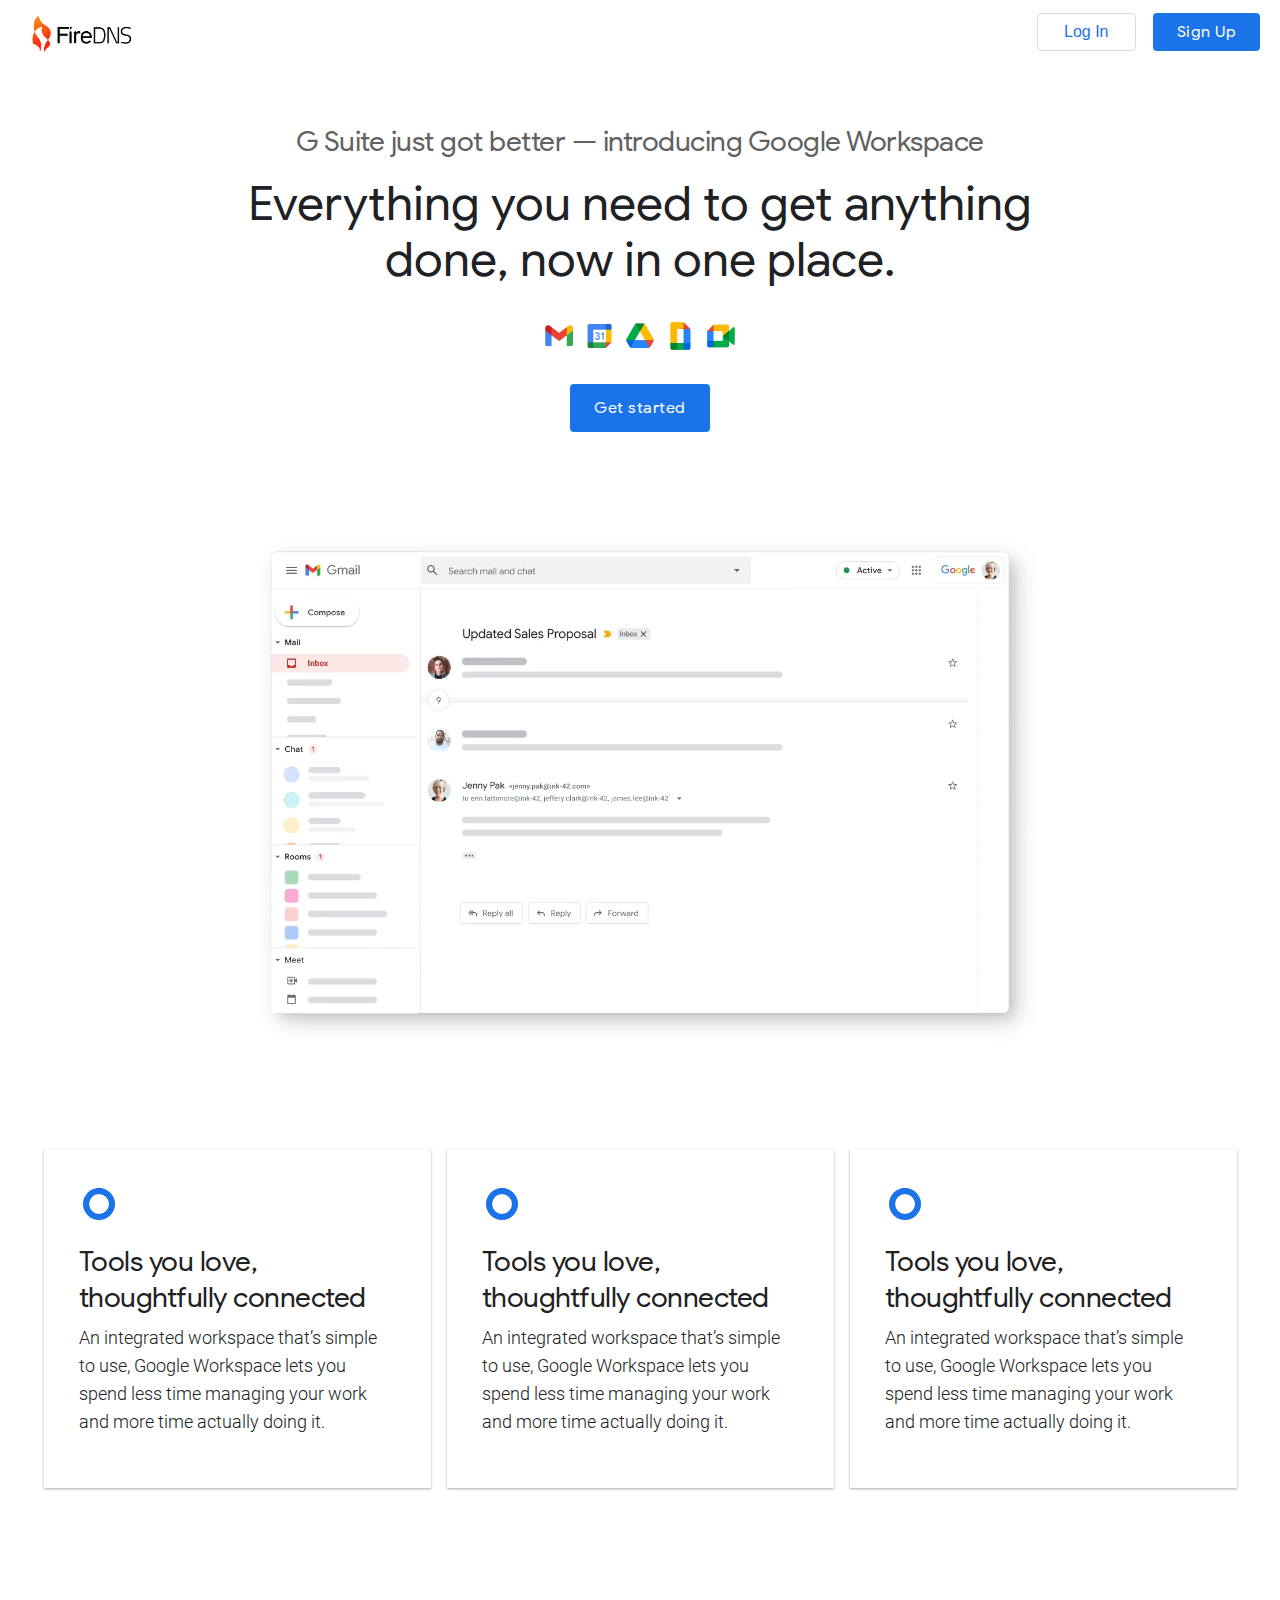
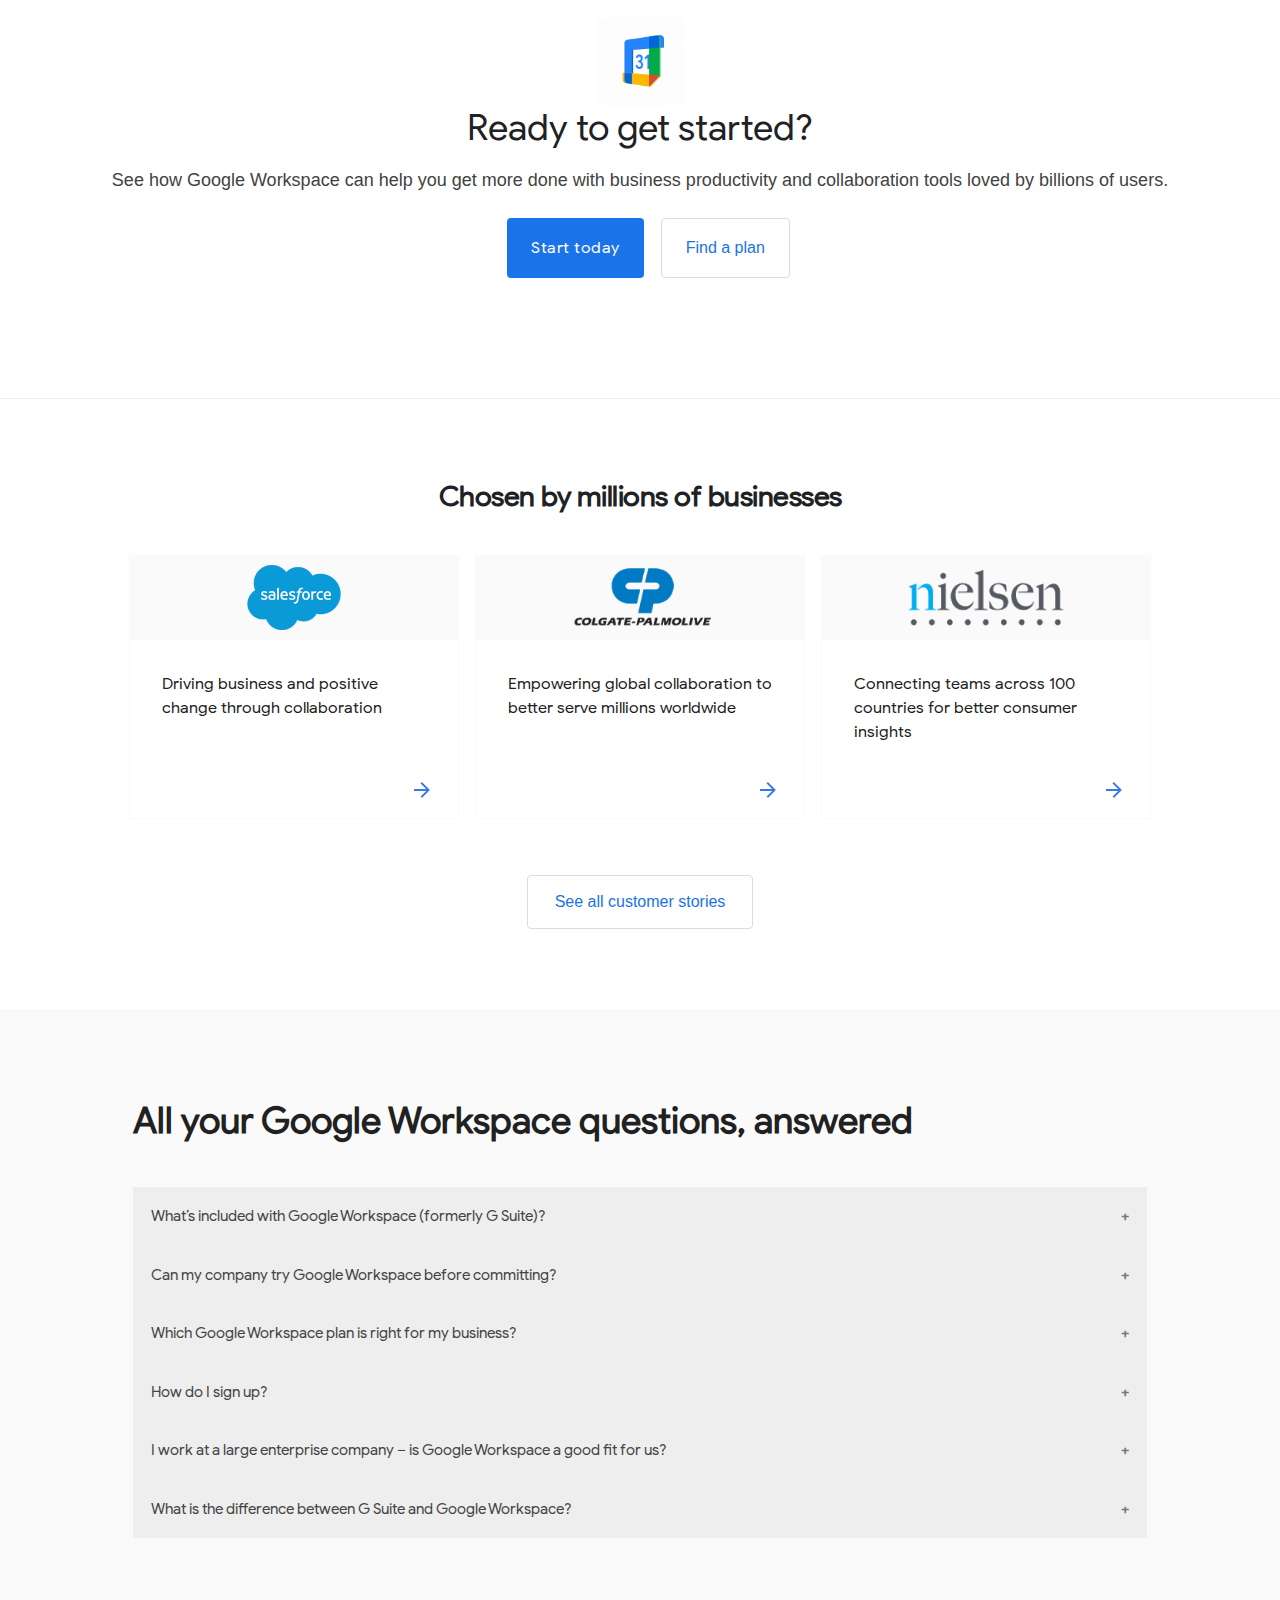
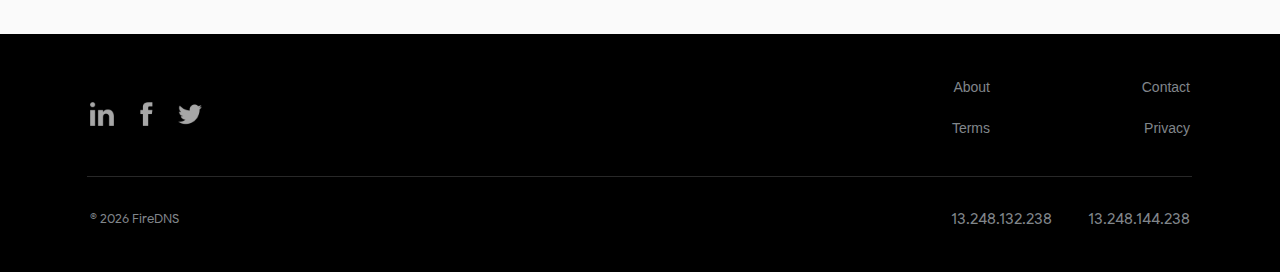
==== commit c2e497a3: "GoogleDuo" ====
--- a/index2.html
+++ b/index2.html
@@ -167,96 +167,56 @@
 
     <div class="g-team-home-questions ng-scope">
         <h1 class="title h-c-headline h-c-headline--two h-has-bottom-margin h-has-top-margin">All your Google Workspace questions, answered</h1>
-        <section class="questions">
+      
             <div class="glue-zippy-set h-t-hercules ng-scope glue-is-collapsed">
-                <ul class="h-c-expansion-panels__list">
-                    <li class="glue-zippy glue-a-zippy--v-smooth-expand question ng-isolate-scope glue-c-zippy" data-g-action="faq Expand:What’s included with Google Workspace (formerly G Suite)?" data-g-event="Home: body" data-g-label="in-page interaction" id="zippy-1">
-                        <div onclick="myFunction(event)" class="glue-zippy-btn heading ng-isolate-scope glue-c-zippy__btn" ng-click="gTeamHomeQuestionsCtrl.handleClickQuestion('1')" role="button" tabindex="0" aria-expanded="false" aria-controls="zippy-1-content">
-                           <h4 class="question h-c-expansion-panels__button-header">What’s included with Google Workspace (formerly G Suite)?</h4>
-                           <i class="icon material-icons-extended ng-scope" ng-if="!gTeamHomeQuestionsCtrl.ifQuestionExpanded('1')"><img src="img/chevron-down.png"></i>                      
-                        </div>
-                        <div class="glue-zippy-content ng-isolate-scope glue-c-zippy__content" data-glue-zippy-content-set-aria-hidden="true">
-                            <div id="dropdown1" glue-collapse="zippyCtrl.collapsed" role="region" class="glue-c-zippy__collapse-region glue-collapse-collapsed" data-glue-collapse-set-aria-hidden="true" data-min-height="0" aria-expanded="false" aria-hidden="true" id="zippy-1-content" style="max-height:100%"> 
-                                <div class="glue-c-zippy__content-container" ng-transclude="">
-                                    <div  class="answer col col-s-12 col-m-8 col-l-8 ng-scope">
-                                        Similar to G Suite, all Google Workspace plans provide a custom email for you
-                                        business and includes collaboration tools like Gmail, Calendar, Meet, Chat,
-                                        Drive, Docs, Sheets, Slides, Forms, Sites, and more. For additional details,
-                                        <a data-g-action="plans and pricing page" data-g-event="home: body" data-g-label="/pricing.html" href="#" tabindex="-1">visit our plans and pricing page</a>.
-                                    </div>
+                <!--------- First Section --------->
+                        <div class="question h-c-expansion-panels__button-header accordion">What’s included with Google Workspace (formerly G Suite)?</div>
+                                <div  class=" panel">
+                                    Similar to G Suite, all Google Workspace plans provide a custom email for you
+                                    business and includes collaboration tools like Gmail, Calendar, Meet, Chat,
+                                    Drive, Docs, Sheets, Slides, Forms, Sites, and more. For additional details,
+                                    <a data-g-action="plans and pricing page" data-g-event="home: body" data-g-label="/pricing.html" href="#" tabindex="-1">visit our plans and pricing page</a>.
                                 </div>
-                            </div>
-                        </div>
-                    </li>
-                  <li class="glue-zippy glue-a-zippy--v-smooth-expand question ng-isolate-scope glue-c-zippy" data-g-action="faq Expand:Can my company try Google Workspace before committing?" data-g-event="Home: body" data-g-label="in-page interaction" id="zippy-2">
-                    <div onclick="myFunction(second)" class="glue-zippy-btn heading ng-isolate-scope glue-c-zippy__btn" ng-click="gTeamHomeQuestionsCtrl.handleClickQuestion('2')" role="button" tabindex="0" aria-expanded="false" aria-controls="zippy-2-content">
-                      <h4 class="question h-c-expansion-panels__button-header">
-                        Can my company try Google Workspace before committing?</h4>
-                      <i class="icon material-icons-extended ng-scope" ng-if="!gTeamHomeQuestionsCtrl.ifQuestionExpanded('2')"><img src="img/chevron-down.png"></i>
-                    </div>
-                    <div class="glue-zippy-content ng-isolate-scope glue-c-zippy__content" data-glue-zippy-content-set-aria-hidden="true"><div id="dropdown2" glue-collapse="zippyCtrl.collapsed" role="region" class="glue-c-zippy__collapse-region glue-collapse-collapsed" data-glue-collapse-set-aria-hidden="true" data-min-height="0" aria-expanded="false" aria-hidden="true" id="zippy-2-content">  <div class="glue-c-zippy__content-container" ng-transclude="">
-                      <div class="answer col col-s-12 col-m-8 col-l-8 ng-scope">
-                        Absolutely. All plans feature a free 14-day trial, so you can start to see the
-                        value of Google Workspace before signing up. <a data-g-action="trial cta" data-g-event="home: body" data-g-label="faq" href="/signup/basic/welcome/?hl=en&amp;source=gafb-homepage-en&amp;ga_region=noram&amp;ga_country=us&amp;ga_lang=en#0" tabindex="-1">
-                        Click here</a> to start your free trial.
-                      </div>
-                    </div></div></div>
-                  </li>
-                  <li class="glue-zippy glue-a-zippy--v-smooth-expand question ng-isolate-scope glue-c-zippy" data-g-action="faq Expand:Which Google Workspace plan is right for my business?" data-g-event="Home: body" data-g-label="in-page interaction" id="zippy-3">
-                    <div onclick="myFunction('_third')" class="glue-zippy-btn heading ng-isolate-scope glue-c-zippy__btn" ng-click="gTeamHomeQuestionsCtrl.handleClickQuestion('3')" role="button" tabindex="0" aria-expanded="false" aria-controls="zippy-3-content">
-                      <h4 class="question h-c-expansion-panels__button-header">Which Google Workspace plan is right for my business?</h4>
-                      <i class="icon material-icons-extended ng-scope" ng-if="!gTeamHomeQuestionsCtrl.ifQuestionExpanded('3')"><img src="img/chevron-down.png"></i>
-                    </div>
-                    <div class="glue-zippy-content ng-isolate-scope glue-c-zippy__content" data-glue-zippy-content-set-aria-hidden="true"><div id="dropdown3" glue-collapse="zippyCtrl.collapsed" role="region" class="glue-c-zippy__collapse-region glue-collapse-collapsed" data-glue-collapse-set-aria-hidden="true" data-min-height="0" aria-expanded="false" aria-hidden="true" id="zippy-3-content">  <div class="glue-c-zippy__content-container" ng-transclude="">
-                      <div class="answer col col-s-12 col-m-8 col-l-8 ng-scope">
-                        We have a variety of plans that are designed to meet your unique business
-                        needs. Discover which plan best fits your business needs on our
-                        <a data-g-action="plans and pricing page" data-g-event="home: body" data-g-label="/pricing.html" href="/pricing.html" tabindex="-1">plans and pricing page</a>.
-                      </div>
-                    </div></div></div>
-                  </li>
-                  <li class="glue-zippy glue-a-zippy--v-smooth-expand question ng-isolate-scope glue-c-zippy" data-g-action="faq Expand:How do I sign up?" data-g-event="Home: body" data-g-label="in-page interaction" id="zippy-4">
-                    <div onclick="myFunction('_forth')" class="glue-zippy-btn heading ng-isolate-scope glue-c-zippy__btn" ng-click="gTeamHomeQuestionsCtrl.handleClickQuestion('4')" role="button" tabindex="0" aria-expanded="false" aria-controls="zippy-4-content">
-                      <h4 class="question h-c-expansion-panels__button-header">How do I sign up?</h4>
-                      <i class="icon material-icons-extended ng-scope" ng-if="!gTeamHomeQuestionsCtrl.ifQuestionExpanded('4')"><img src="img/chevron-down.png"></i>
-                    </div>
-                    <div class="glue-zippy-content ng-isolate-scope glue-c-zippy__content" data-glue-zippy-content-set-aria-hidden="true"><div id="dropdown4" glue-collapse="zippyCtrl.collapsed" role="region" class="glue-c-zippy__collapse-region glue-collapse-collapsed" data-glue-collapse-set-aria-hidden="true" data-min-height="0" aria-expanded="false" aria-hidden="true" id="zippy-4-content">  <div class="glue-c-zippy__content-container" ng-transclude="">
-                      <div class="answer col col-s-12 col-m-8 col-l-8 ng-scope">
-                        Businesses with fewer than 300 employees can <a data-g-action="trial cta" data-g-event="home: body" data-g-label="faq" href="/signup/basic/welcome/?hl=en&amp;source=gafb-homepage-en&amp;ga_region=noram&amp;ga_country=us&amp;ga_lang=en#0" tabindex="-1">
-                        sign up online</a> today, or <a data-g-action="contact sales" data-g-event="home: body" data-g-label="faq" href="./contact/?source=gafb-homepage-faq-en" tabindex="-1">contact sales</a> if you’re interested
-                        in our Enterprise plans which have no minimum or maximum user limit.
-                      </div>
-                    </div></div></div>
-                  </li>
-                  <li class="glue-zippy glue-a-zippy--v-smooth-expand question ng-isolate-scope glue-c-zippy" data-g-action="faq Expand:I work at a large enterprise company – is Google Workspace a good fit for us?" data-g-event="Home: body" data-g-label="in-page interaction" id="zippy-5">
-                    <div onclick="myFunction('_fifth')" class="glue-zippy-btn heading ng-isolate-scope glue-c-zippy__btn" ng-click="gTeamHomeQuestionsCtrl.handleClickQuestion('5')" role="button" tabindex="0" aria-expanded="false" aria-controls="zippy-5-content">
-                      <h4 class="question h-c-expansion-panels__button-header">I work at a large enterprise company – is Google Workspace a good fit for us?</h4>
-                      <i class="icon material-icons-extended ng-scope" ng-if="!gTeamHomeQuestionsCtrl.ifQuestionExpanded('5')"><img src="img/chevron-down.png"></i>
-                    </div>
-                    <div class="glue-zippy-content ng-isolate-scope glue-c-zippy__content" data-glue-zippy-content-set-aria-hidden="true"><div id="dropdown5" glue-collapse="zippyCtrl.collapsed" role="region" class="glue-c-zippy__collapse-region glue-collapse-collapsed" data-glue-collapse-set-aria-hidden="true" data-min-height="0" aria-expanded="false" aria-hidden="true" id="zippy-5-content">  <div class="glue-c-zippy__content-container" ng-transclude="">
-                      <div class="answer col col-s-12 col-m-8 col-l-8 ng-scope">
-                        Yes, we have plans that are specifically built for larger companies that
-                        include enterprise-grade security and compliance features, flexible cloud
-                        storage options, and advanced meeting capabilities. <a data-g-action="contact sales" data-g-event="home: body" data-g-label="faq" href="./contact/?source=gafb-homepage-faq-en" tabindex="-1">Contact sales</a> to learn more.
-                      </div>
-                    </div></div></div>
-                  </li>
-                  <li class="glue-zippy glue-a-zippy--v-smooth-expand question ng-isolate-scope glue-c-zippy" data-g-action="faq Expand:What is the difference between G Suite and Google Workspace?" data-g-event="Home: body" data-g-label="in-page interaction" id="zippy-6">
-                    <div onclick="myFunction('_sixth')"class="glue-zippy-btn heading ng-isolate-scope glue-c-zippy__btn" ng-click="gTeamHomeQuestionsCtrl.handleClickQuestion('6')" role="button" tabindex="0" aria-expanded="false" aria-controls="zippy-6-content">
-                      <h4 class="question h-c-expansion-panels__button-header">What is the difference between G Suite and Google Workspace?</h4>
-                      <i class="icon material-icons-extended ng-scope" ng-if="!gTeamHomeQuestionsCtrl.ifQuestionExpanded('6')"><img src="img/chevron-down.png"></i>                      
-                    </div>
-                    <div class="glue-zippy-content ng-isolate-scope glue-c-zippy__content" data-glue-zippy-content-set-aria-hidden="true"><div id="dropdown6"glue-collapse="zippyCtrl.collapsed" role="region" class="glue-c-zippy__collapse-region glue-collapse-collapsed" data-glue-collapse-set-aria-hidden="true" data-min-height="0" aria-expanded="false" aria-hidden="true" id="zippy-6-content">  <div class="glue-c-zippy__content-container" ng-transclude="">
-                      <div class="answer col col-s-12 col-m-8 col-l-8 ng-scope">
-                        As we’ve evolved G Suite into a more integrated experience across our
-                        communication and collaboration tools, we’ve rebranded to Google Workspace to
-                        more accurately represent the product vision.
-                      </div>
-                    </div></div></div>
-                  </li>
-                </ul>
+
+                <!--------- Second Section --------->
+                  <div class="question h-c-expansion-panels__button-header accordion"> Can my company try Google Workspace before committing?</div>
+                            <div  class=" panel">
+                                Absolutely. All plans feature a free 14-day trial, so you can start to see the
+                                value of Google Workspace before signing up. <a data-g-action="trial cta" data-g-event="home: body" data-g-label="faq" href="/signup/basic/welcome/?hl=en&amp;source=gafb-homepage-en&amp;ga_region=noram&amp;ga_country=us&amp;ga_lang=en#0" tabindex="-1">
+                                Click here</a> to start your free trial.
+                                <a data-g-action="plans and pricing page" data-g-event="home: body" data-g-label="/pricing.html" href="#" tabindex="-1">visit our plans and pricing page</a>.
+                            </div>
+                <!--------- Third Section --------->
+                    <div class="question h-c-expansion-panels__button-header accordion">Which Google Workspace plan is right for my business?</div>
+                            <div  class=" panel">
+                                We have a variety of plans that are designed to meet your unique business
+                                needs. Discover which plan best fits your business needs on our
+                                <a data-g-action="plans and pricing page" data-g-event="home: body" data-g-label="/pricing.html" href="/pricing.html" tabindex="-1">plans and pricing page</a>.
+                            </div>
+                <!--------- Fourth Section --------->
+                  <div class="question h-c-expansion-panels__button-header accordion">How do I sign up?</div>
+                            <div  class=" panel">
+                                Businesses with fewer than 300 employees can <a data-g-action="trial cta" data-g-event="home: body" data-g-label="faq" href="/signup/basic/welcome/?hl=en&amp;source=gafb-homepage-en&amp;ga_region=noram&amp;ga_country=us&amp;ga_lang=en#0" tabindex="-1">
+                                    sign up online</a> today, or <a data-g-action="contact sales" data-g-event="home: body" data-g-label="faq" href="./contact/?source=gafb-homepage-faq-en" tabindex="-1">contact sales</a> if you’re interested
+                                    in our Enterprise plans which have no minimum or maximum user limit.
+                            </div>
+                <!--------- Fifth Section --------->
+                    <div class="question h-c-expansion-panels__button-header accordion">I work at a large enterprise company – is Google Workspace a good fit for us?</div>
+                            <div  class=" panel">
+                                Yes, we have plans that are specifically built for larger companies that
+                                include enterprise-grade security and compliance features, flexible cloud
+                                storage options, and advanced meeting capabilities. <a data-g-action="contact sales" data-g-event="home: body" data-g-label="faq" href="./contact/?source=gafb-homepage-faq-en" tabindex="-1">Contact sales</a> to learn more.
+                            </div>
+                <!--------- Sixth Section --------->
+                  <div class="question h-c-expansion-panels__button-header accordion">What is the difference between G Suite and Google Workspace?</div>
+                            <div  class="panel  ">
+                                As we’ve evolved G Suite into a more integrated experience across our
+                                communication and collaboration tools, we’ve rebranded to Google Workspace to
+                                more accurately represent the product vision.
+                                <a data-g-action="plans and pricing page" data-g-event="home: body" data-g-label="/pricing.html" href="#" tabindex="-1">visit our plans and pricing page</a>.
+                            </div>
               </div>
-        </section>
+        
     </div>
 
 
--- a/css/index.css
+++ b/css/index.css
@@ -1950,7 +1950,7 @@
 }
 @media screen and (min-width: 1023px){
     .g-team-home-questions {
-        padding: 120px 142px;
+        padding: 96px 133px;
     }
 }
 
@@ -1959,6 +1959,7 @@
     font-family:'normal';
     font-size: 36px;
     line-height: 32px;
+    margin: 0 0 50px;
 }
 
 
@@ -2422,3 +2423,40 @@
     z-index: 1;
     opacity: 0.54;
 }
+
+
+.accordion {
+    background-color: #eee;
+    color: #444;
+    cursor: pointer;
+    padding: 18px;
+    border: none;
+    text-align: left;
+    outline: none;
+    font-size: 15px;
+    transition: 0.4s;
+}
+  
+.active, .accordion:hover {
+    background-color: #ccc;
+}
+  
+.accordion:after {
+    content: '\002B';
+    color: #777;
+    font-weight: bold;
+    float: right;
+    margin-left: 5px;
+}
+  
+.active:after {
+    content: "\2212";
+}
+  
+.panel {
+    padding: 0 18px;
+    background-color: white;
+    overflow: hidden;
+    max-height: 0;
+    transition: max-height 0.2s ease-out;
+}